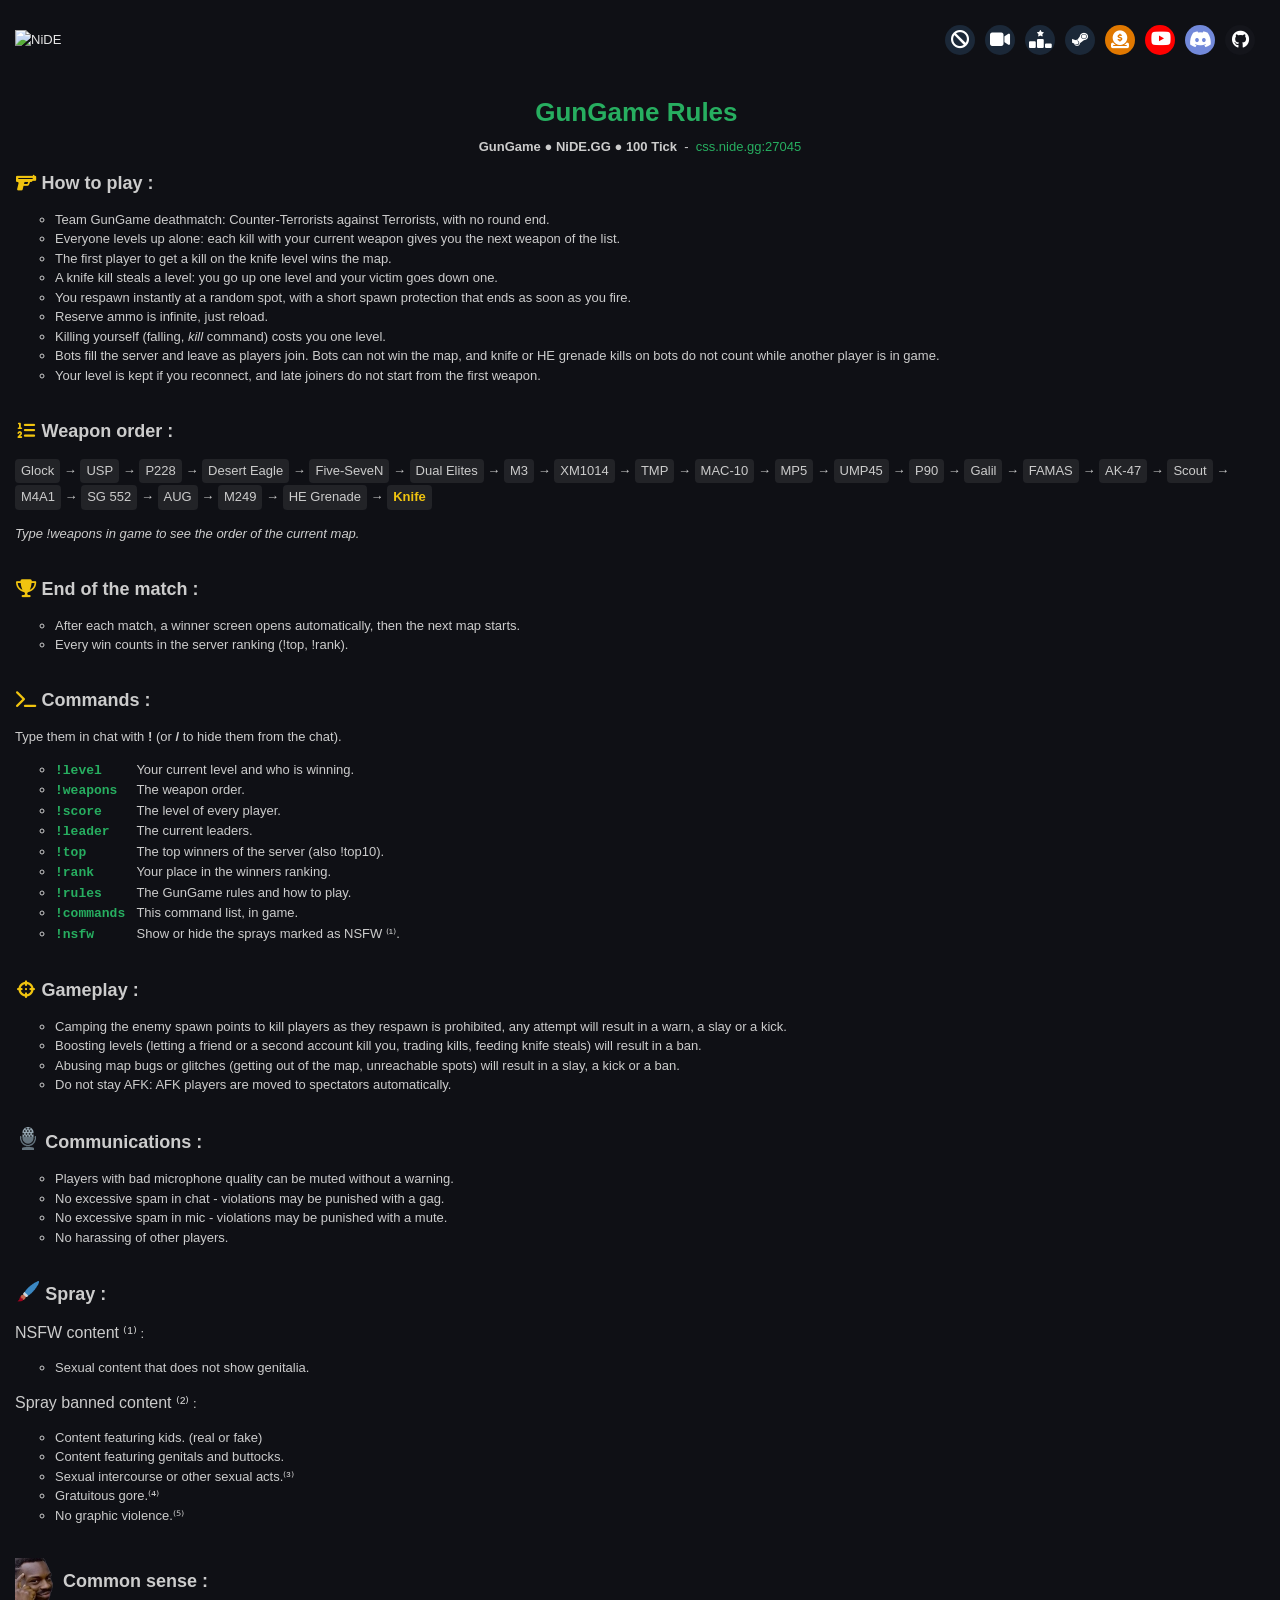
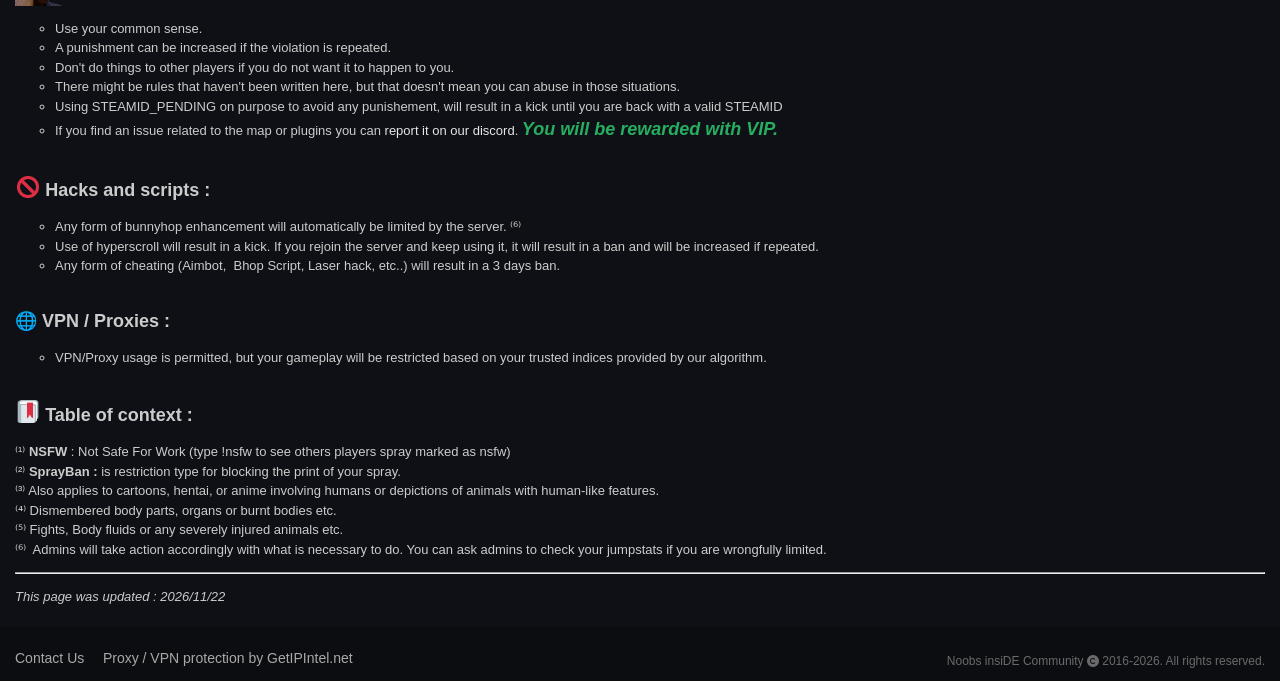
==== public/css_gg/index.html @ cc9ba16c "feat(css_gg): add the GunGame server MOTD Classic join MOTD for GunGame ● NiDE.GG ● 100 Tick (css.ni" ====
<!DOCTYPE html>
<html lang="en-US" dir="ltr" class="tee" data-theme="dark">
   <head>
      <meta http-equiv="Content-Type" content="text/html; charset=UTF-8">
      <title>NiDE - GunGame Server Rules</title>
      <meta name="viewport" content="width=device-width, initial-scale=1">
      <meta property="og:image" content="https://nide.gg/uploads/monthly_2025_06/forums.png.4946fe88919de4914775f1eb9e453ec0.png">
      <meta name="twitter:card" content="summary_large_image">
      <meta property="og:url" content="https://nide.gg/">
      <meta property="og:title" content="NiDE - GunGame Server Rules">
      <meta property="og:type" content="website">
      <meta property="og:site_name" content="NiDE">
      <meta property="og:locale" content="en_US">
      <link href="https://cdnjs.cloudflare.com/ajax/libs/font-awesome/6.7.2/css/all.min.css" rel="stylesheet">
      <script src="https://cdnjs.cloudflare.com/ajax/libs/font-awesome/6.7.2/js/all.min.js"></script>
      <link rel="canonical" href="https://motd.nide.gg/css_gg">
      <link rel="manifest" href="https://nide.gg/manifest.webmanifest/">
      <meta name="msapplication-config" content="https://nide.gg/browserconfig.xml/">
      <meta name="msapplication-starturl" content="/">
      <meta name="application-name" content="NiDE">
      <meta name="apple-mobile-web-app-title" content="NiDE">
      <meta name="theme-color" content="#ffffff">
      <meta name="mobile-web-app-capable" content="yes">
      <meta name="apple-touch-fullscreen" content="yes">

      <link rel="stylesheet" href="./css/framework2k25.css" media="all">
      <link rel="stylesheet" href="./css/responsive.css" media="all">
      <link rel="stylesheet" href="./css/all.min.css" media="all">
      <link rel="stylesheet" href="./css/core.css" media="all">
      <link rel="stylesheet" href="./css/main.css" media="all">
      <link rel="stylesheet" href="./css/custom.css" media="all">
      <link rel="shortcut icon" href="https://nide.gg/uploads/monthly_2021_11/icon.ico.df36c21e97a12f8913d7f60760b368c3.ico" type="image/x-icon">
      <style>
         .ggServer{text-align:center;margin-top:-8px}
         .ggOrder{line-height:1.9}
         .ggOrder span{display:inline-block;padding:0 6px;margin:1px 0;border-radius:4px;background:rgba(255,255,255,.08);white-space:nowrap}
         .ggCmd{display:inline-block;min-width:78px;font-family:monospace;font-weight:bold;color:#27ae60}
         .ggIcon{color:#f1c40f;width:1.2em;text-align:center}
      </style>
   </head>
   <body class="ipsApp ipsApp_front ipsJS_has ipsClearfix aXenRound ipsApp_noTouch ipsLayout_sidebarUnused" data-controller="core.front.core.app,core.front.widgets.manager" data-message="" data-pageapp="cms" data-pagelocation="front" data-pagemodule="pages" data-pagecontroller="page" data-pagename="NiDE - GunGame Server Rules">
      <div id="ipsLayout_header" class="ipsClearfix">
         <header>
            <div class="ipsLayout_container">
               <a href="https://nide.gg/" accesskey="1" class="aXenLogo aXenLogo_dark"><img src="https://nide.gg/uploads/monthly_2025_09/forums.png.5ef42e6ea72b73ff92e110f00a7df54c.png" alt="NiDE"></a>
               <div class="aXenSocialMedia ipsResponsive_showDesktop ipsFlex ipsFlex-jc:center ipsFlex-ai:center">
                  <a target="_blank" href="https://bans.nide.gg/" rel="noopener" title="Sourcebans - Bans - Comms Block"><i class="fa-solid fa-ban"></i></a>
                  <a target="_blank" href="https://demos.nide.gg/" rel="noopener" title="Records Archive from our game servers"><i class="fa fa-video"></i></a>
                  <a target="_blank" href="https://stats.nide.gg/" rel="noopener" title="Ranking - HLStatsX"><i class="fa-solid fa-ranking-star"></i></a>
                  <a target="_blank" href="https://steamcommunity.com/groups/nide_css" rel="noopener" title="Steam"><i class="fab fa-steam-symbol"></i></a>
                  <a target="_blank" href="https://donate.nide.gg/make" rel="noopener" title="Donate - VIP - Personnal Skin"><i class="fa-solid fa-circle-dollar-to-slot"></i></a>
                  <a target="_blank" href="https://youtube.com/embed/dQw4w9WgXcQ?rel=0;&amp;autoplay=1" rel="noopener" title="YouTube"><i class="fab fa-youtube"></i></a>
                  <a target="_blank" href="https://discord.gg/XhByCBg" rel="noopener" title="Discord"><i class="fab fa-discord"></i></a>
                  <a target="_blank" href="https://github.com/srcdslab" rel="noopener" title="GitHub - Find all our ressource in Open Source"><i class="fab fa-github"></i></a>
               </div>
            </div>
         </header>
      </div>
      <main id="ipsLayout_body" class="ipsLayout_container">
         <div id="ipsLayout_contentArea">
            <div id="ipsLayout_contentWrapper">
               <div id="ipsLayout_mainArea">
                  <div class="cWidgetContainer " data-controller="core.front.widgets.area" data-role="widgetReceiver" data-orientation="horizontal" data-widgetarea="header">
                     <ul class="ipsList_reset">
                           <div class="ipsWidget_inner ipsPad ipsType_richText" data-controller="core.front.core.lightboxedImages">
                              <p style="text-align:center">
                                 <span style="color:#27ae60"><span style="font-size:26px"><strong>GunGame Rules&nbsp;</strong></span></span>
                              </p>
                              <p class="ggServer">
                                 <strong>GunGame ● NiDE.GG ● 100 Tick</strong> &nbsp;-&nbsp; <span style="color:#27ae60">css.nide.gg:27045</span>
                              </p>
                              <p>
                                 <span style="font-size:18px"><strong><i class="fa-solid fa-gun ggIcon"></i>&nbsp;How to play :</strong></span>
                              </p>
                              <ul>
                                 <li>
                                    Team GunGame deathmatch: Counter-Terrorists against Terrorists, with no round end.
                                 </li>
                                 <li>
                                    Everyone levels up alone: each kill with your current weapon gives you the next weapon of the list.
                                 </li>
                                 <li>
                                    The first player to get a kill on the knife level wins the map.
                                 </li>
                                 <li>
                                    A knife kill steals a level: you go up one level and your victim goes down one.
                                 </li>
                                 <li>
                                    You respawn instantly at a random spot, with a short spawn protection that ends as soon as you fire.
                                 </li>
                                 <li>
                                    Reserve ammo is infinite, just reload.
                                 </li>
                                 <li>
                                    Killing yourself (falling, <em>kill</em> command) costs you one level.
                                 </li>
                                 <li>
                                    Bots fill the server and leave as players join. Bots can not win the map, and knife or HE grenade kills on bots do not count while another player is in game.
                                 </li>
                                 <li>
                                    Your level is kept if you reconnect, and late joiners do not start from the first weapon.<br>
                                    &nbsp;
                                 </li>
                              </ul>
                              <p>
                                 <span style="font-size:18px"><strong><i class="fa-solid fa-list-ol ggIcon"></i>&nbsp;Weapon order :</strong></span>
                              </p>
                              <p class="ggOrder">
                                 <span>Glock</span> → <span>USP</span> → <span>P228</span> → <span>Desert Eagle</span> → <span>Five-SeveN</span> → <span>Dual Elites</span> → <span>M3</span> → <span>XM1014</span> → <span>TMP</span> → <span>MAC-10</span> → <span>MP5</span> → <span>UMP45</span> → <span>P90</span> → <span>Galil</span> → <span>FAMAS</span> → <span>AK-47</span> → <span>Scout</span> → <span>M4A1</span> → <span>SG 552</span> → <span>AUG</span> → <span>M249</span> → <span>HE Grenade</span> → <span style="color:#f1c40f"><strong>Knife</strong></span>
                              </p>
                              <p>
                                 <em>Type !weapons in game to see the order of the current map.</em><br>
                                 &nbsp;
                              </p>
                              <p>
                                 <span style="font-size:18px"><strong><i class="fa-solid fa-trophy ggIcon"></i>&nbsp;End of the match :</strong></span>
                              </p>
                              <ul>
                                 <li>
                                    After each match, a winner screen opens automatically, then the next map starts.
                                 </li>
                                 <li>
                                    Every win counts in the server ranking (!top, !rank).<br>
                                    &nbsp;
                                 </li>
                              </ul>
                              <p>
                                 <span style="font-size:18px"><strong><i class="fa-solid fa-terminal ggIcon"></i>&nbsp;Commands :</strong></span>
                              </p>
                              <p>
                                 Type them in chat with <strong>!</strong> (or <strong>/</strong> to hide them from the chat).
                              </p>
                              <ul>
                                 <li><span class="ggCmd">!level</span> Your current level and who is winning.</li>
                                 <li><span class="ggCmd">!weapons</span> The weapon order.</li>
                                 <li><span class="ggCmd">!score</span> The level of every player.</li>
                                 <li><span class="ggCmd">!leader</span> The current leaders.</li>
                                 <li><span class="ggCmd">!top</span> The top winners of the server (also !top10).</li>
                                 <li><span class="ggCmd">!rank</span> Your place in the winners ranking.</li>
                                 <li><span class="ggCmd">!rules</span> The GunGame rules and how to play.</li>
                                 <li><span class="ggCmd">!commands</span> This command list, in game.</li>
                                 <li><span class="ggCmd">!nsfw</span> Show or hide the sprays marked as NSFW ⁽¹⁾.<br>
                                    &nbsp;
                                 </li>
                              </ul>
                              <p>
                                 <span style="font-size:18px"><strong><i class="fa-solid fa-crosshairs ggIcon"></i>&nbsp;Gameplay :</strong></span>
                              </p>
                              <ul>
                                 <li>
                                    Camping the enemy spawn points to kill players as they respawn is prohibited, any attempt will result in a warn, a slay or a kick.
                                 </li>
                                 <li>
                                    Boosting levels (letting a friend or a second account kill you, trading kills, feeding knife steals) will result in a ban.
                                 </li>
                                 <li>
                                    Abusing map bugs or glitches (getting out of the map, unreachable spots) will result in a slay, a kick or a ban.
                                 </li>
                                 <li>
                                    Do not stay AFK: AFK players are moved to spectators automatically.<br>
                                    &nbsp;
                                 </li>
                              </ul>
                              <p>
                                 <span style="font-size:18px"><strong><img src="./imgs/1f399.png" class="ipsEmoji" alt="🎙️">&nbsp;Communications :</strong></span>
                              </p>
                              <ul>
                                 <li>
                                    Players with bad microphone quality&nbsp;can be muted without a warning.
                                 </li>
                                 <li>
                                    No excessive spam in chat - violations may be punished with a gag.
                                 </li>
                                 <li>
                                    No excessive spam in mic - violations may be punished with a mute.
                                 </li>
                                 <li>
                                    No harassing of other players.<br>
                                    &nbsp;
                                 </li>
                              </ul>
                              <p>
                                 <span style="font-size:18px"><strong><img src="./imgs/1f58c.png" class="ipsEmoji" alt="🖌️">&nbsp;Spray <span>:</span></strong></span>
                              </p>
                              <p>
                                 <span style="font-size:16px;">NSFW content ⁽¹⁾</span>&nbsp;<span>:</span>&nbsp;
                              </p>
                              <ul>
                                 <li>
                                    Sexual content that does not show genitalia.
                                 </li>
                              </ul>
                              <p>
                                 <span style="font-size:16px;">Spray banned content ⁽²⁾</span>&nbsp;<span>:</span>
                              </p>
                              <ul>
                                 <li>
                                    Content featuring kids. (real or fake)
                                 </li>
                                 <li>
                                    Content featuring genitals and buttocks.
                                 </li>
                                 <li>
                                    Sexual intercourse or other sexual acts.⁽³⁾
                                 </li>
                                 <li>
                                    Gratuitous gore.⁽⁴⁾
                                 </li>
                                 <li>
                                    No graphic&nbsp;violence.⁽⁵⁾<br>
                                    &nbsp;
                                 </li>
                              </ul>
                              <p>
                                 <span style="font-size:18px"><strong><img alt=":WeSmart:" data-emoticon="true" loading="lazy" src="./imgs/wesmart.png" title=":WeSmart:">Common sense :</strong></span>
                              </p>
                              <ul>
                                 <li>
                                    Use your common sense.
                                 </li>
                                 <li>
                                    A punishment can&nbsp;be increased if the violation is repeated.
                                 </li>
                                 <li>
                                    Don't do things to other players if you do not want it to happen to you.
                                 </li>
                                 <li>
                                    There might be rules that haven't been written here, but that doesn't mean you can abuse in those situations.
                                 </li>
                                 <li>
                                    Using&nbsp;STEAMID_PENDING on purpose&nbsp;to avoid any punishement,&nbsp;will result in a kick until you&nbsp;are back with a valid STEAMID
                                 </li>
                                 <li>
                                    If you find an issue related to the map or plugins you can&nbsp;<a href="https://discord.gg/XhByCBg" rel="external nofollow noopener" target="_blank">report it on our discord</a>. <span style="font-size:18px"><strong><span style="color:#27ae60"><em>You will be rewarded with VIP.&nbsp;</em></span></strong></span><br>
                                    &nbsp;
                                 </li>
                              </ul>
                              <p>
                                 <span style="font-size:18px"><strong><img src="./imgs/1f6ab.png" class="ipsEmoji" alt="🚫">&nbsp;Hacks and scripts :</strong></span>
                              </p>
                              <ul>
                                 <li>
                                    Any form of bunnyhop enhancement&nbsp;will automatically be limited by the server. ⁽⁶⁾
                                 </li>
                                 <li>
                                    Use of hyperscroll will result in a kick. If you rejoin the server and keep using it, it will result in a ban and will be increased if repeated.
                                 </li>
                                 <li>
                                    Any form of cheating (Aimbot,&nbsp; Bhop Script, Laser hack, etc..) will result in a 3 days ban.<br>
                                    &nbsp;
                                 </li>
                              </ul>
                              <p>
                                 <span style="font-size:18px"><strong>🌐&nbsp;VPN / Proxies :</strong></span><span style="font-size:16px"><strong>&nbsp;</strong></span>
                              </p>
                              <ul>
                                 <li>
                                    VPN/Proxy usage is permitted, but your gameplay will be restricted based on your trusted indices provided by our algorithm.<br>
                                    &nbsp;
                                 </li>
                              </ul>
                              <p>
                                 <span style="font-size:18px"><strong><img src="./imgs/1f516.png" class="ipsEmoji" alt="🔖">&nbsp;Table of context :</strong></span><span style="font-size:16px"><strong>&nbsp;</strong></span>
                              </p>
                              <p>
                                 ⁽¹⁾ <strong>NSFW </strong>: Not Safe For Work (type !nsfw to see others players spray marked as nsfw)&nbsp;<br>
                                 ⁽²⁾&nbsp;<strong>SprayBan :</strong>&nbsp;is restriction type for blocking the print of your spray.<br>
                                 ⁽³⁾&nbsp;Also applies to cartoons, hentai, or anime involving humans or depictions of animals with human-like features.<br>
                                 ⁽⁴⁾&nbsp;Dismembered body parts, organs or burnt bodies etc.<br>
                                 ⁽⁵⁾&nbsp;Fights, Body fluids or any severely injured animals etc.<br>
                                 ⁽⁶⁾&nbsp; Admins will take action accordingly with what is necessary to do. You can ask admins to check your jumpstats if you are wrongfully limited.
                              </p>
                              <hr class="ipsHr ipsClear ipsClearfix">
                              <p>
                                 <em>This page was updated : 2026/11/22</em>
                              </p>
                           </div>
                     </ul>
                  </div>
               </div>
            </div>
         </div>
      </main>
      <footer id="ipsLayout_footer" class="ipsClearfix">
         <div class="ipsLayout_container ipsFlex ipsFlex-fw:nowrap ipsFlex-jc:center ipsFlex-ai:center ">
            <ul class="ipsList_inline ipsType_center" id="elFooterLinks">
               <li><a rel="nofollow" href="https://nide.gg/contact/">Contact Us</a></li>
               <li><a rel="nofollow" href="https://getipintel.net">Proxy / VPN protection by GetIPIntel.net</a></li>
            </ul>
            <p id="elCopyright">
               <span id="elCopyright_userLine">Noobs insiDE Community <i class="fa fa-copyright"></i> 2016-2026. All rights reserved.</span>
            </p>
         </div>
      </footer>
   </body>
</html>
---- public/css_gg/css/framework2k25.css ----
:root {
    --sp-0: 0px;
    --sp-1: 4px;
    --sp-2: 8px;
    --sp-3: 12px;
    --sp-4: 16px;
    --sp-5: 20px;
    --sp-6: 24px;
    --sp-7: 32px;
    --sp-8: 40px;
    --sp-9: 48px;
    --sp-10: 64px;
    --radius-1: 4px;
    --radius-2: 8px;
    --border-1px: 1px solid rgba( var(--theme-text_light), 0.15);
    --size-1: 20px;
    --size-2: 24px;
    --size-3: 30px;
    --size-4: 36px;
    --size-5: 44px;
    --size-6: 56px;
    --size-7: 72px;
    --size-8: 92px;
    --positive-dark: #2C8C69;
    --positive-light: #e3f3ec;
    --negative-dark: #C53030;
    --negative-light: #FFF5F5;
    --intermediate-dark: #DD6B20;
    --intermediate-light: #FFFAF0;
    --informational-dark: #2981bf;
    --informational-light: #e9f0f5;
    --general-dark: #7f858d;
    --general-light: #f0f4f8;
    --box--boxShadow: 0px 2px 4px -1px rgba( var(--theme-area_background_dark), 0.1);
    --box--backgroundColor: rgb( var(--theme-area_background_reset));
    --box--radius: var(--radius-1);
    --solved--borderColor: 44, 140, 105;
    --popup--radius: var(--radius-1);
    --popup--border: 1px solid rgba( var(--theme-area_background_dark), 0.1);
    --popup--boxShadow: 0 8px 50px rgba(0, 0, 0, 0.1), 0px 4px 15px rgba(0, 0, 0, 0.05);
    --dialog--boxShadow: 0px 5px 55px rgba( var(--theme-area_background_dark), 0.4), 0px 7px 24px -12px rgba( var(--theme-area_background_dark), 0.7);
    --header--height: 80px;
    --responsive-header--height: 55px;
    --logo--height: 100%;
    --responsive-logo--height: var(--logo--height);
    --primary-navigation--height: 52px;
    --secondary-navigation--height: 50px;
    --form-field--radius: var(--radius-1);
    --form-field--borderColor: rgba( var(--theme-text_light), 0.4);
    --form-field--borderHoverColor: rgba( var(--theme-text_light), 0.8);
    --form-field--focusShadow: rgba( var(--theme-active_input_border), 0.3) 0px 0px 0px 4px;
    --button--radius: var(--radius-1);
    --trophy-first--background: #fac746;
    --trophy-first--color: #704926;
    --trophy-second--background: #c0c0c0;
    --trophy-third--background: #cd7f32;
    --container--width: 1340px;
    --minimal_container--width: 1000px;
    --theme-active_input_border: 255, 71, 0;
    --theme-alternate_button: 255, 71, 0;
    --theme-alternate_button_font: 255, 255, 255;
    --theme-area_background: 237, 242, 247;
    --theme-area_background_dark: 31, 31, 31;
    --theme-area_background_light: 237, 240, 244;
    --theme-area_background_reset: 255, 255, 255;
    --theme-brand_primary: 23, 126, 201;
    --theme-button_bar: 68, 68, 68;
    --theme-comment_count: 255, 255, 255;
    --theme-comment_count_font: 255, 255, 255;
    --theme-featured: 44, 140, 105;
    --theme-fluent_dark_area_background: 12, 13, 16;
    --theme-fluent_dark_area_background_dark: 22, 22, 22;
    --theme-fluent_dark_area_background_light: 31, 33, 41;
    --theme-fluent_dark_area_background_reset: 12, 13, 16;
    --theme-fluent_dark_button_bar: 22, 22, 22;
    --theme-fluent_dark_footer_text: 169, 169, 169;
    --theme-fluent_dark_header: 0, 0, 0;
    --theme-fluent_dark_header_text: 255, 255, 255;
    --theme-fluent_dark_light_button: 64, 64, 64;
    --theme-fluent_dark_light_button_font: 255, 255, 255;
    --theme-fluent_dark_link: 230, 230, 230;
    --theme-fluent_dark_main_nav_font: 255, 255, 255;
    --theme-fluent_dark_main_nav_tab: 25, 25, 25;
    --theme-fluent_dark_main_nav_tab_font: 255, 255, 255;
    --theme-fluent_dark_moderated: 252, 247, 249;
    --theme-fluent_dark_moderated_light: 33, 0, 0;
    --theme-fluent_dark_moderated_text: 214, 169, 193;
    --theme-fluent_dark_moderated_text_light: 128, 128, 128;
    --theme-fluent_dark_page_background: 31, 31, 31;
    --theme-fluent_dark_selected: 0, 32, 49;
    --theme-fluent_dark_tag: 80, 37, 0;
    --theme-fluent_dark_tag_font: 255, 224, 213;
    --theme-fluent_dark_text_color: 204, 204, 204;
    --theme-fluent_dark_text_dark: 255, 255, 255;
    --theme-fluent_dark_text_light: 120, 123, 134;
    --theme-fluent_dark_very_light_button: 22, 22, 22;
    --theme-fluent_dark_widget_title_bar: 255, 71, 0;
    --theme-fluent_dark_widget_title_font: 255, 255, 255;
    --theme-fluent_forums_unread_color: 175, 45, 9;
    --theme-fluent_global_background_color: 0, 0, 0;
    --theme-fluent_global_background_more_dark_color: 15, 16, 21;
    --theme-fluent_global_background_more_light_color: 237, 240, 244;
    --theme-fluent_header_background_color: 0, 0, 0;
    --theme-fluent_pers_jscolor_color: 255, 71, 0;
    --theme-fluent_special_snow_color: 185, 185, 185;
    --theme-fluent_swiper_1_background_color: 243, 251, 255;
    --theme-fluent_swiper_1_color: 0, 0, 0;
    --theme-fluent_swiper_10_background_color: 243, 251, 255;
    --theme-fluent_swiper_10_color: 0, 0, 0;
    --theme-fluent_swiper_2_background_color: 243, 251, 255;
    --theme-fluent_swiper_2_color: 0, 0, 0;
    --theme-fluent_swiper_3_background_color: 243, 251, 255;
    --theme-fluent_swiper_3_color: 0, 0, 0;
    --theme-fluent_swiper_4_background_color: 243, 251, 255;
    --theme-fluent_swiper_4_color: 0, 0, 0;
    --theme-fluent_swiper_5_background_color: 243, 251, 255;
    --theme-fluent_swiper_5_color: 0, 0, 0;
    --theme-fluent_swiper_6_background_color: 243, 251, 255;
    --theme-fluent_swiper_6_color: 0, 0, 0;
    --theme-fluent_swiper_7_background_color: 243, 251, 255;
    --theme-fluent_swiper_7_color: 0, 0, 0;
    --theme-fluent_swiper_8_background_color: 243, 251, 255;
    --theme-fluent_swiper_8_color: 0, 0, 0;
    --theme-fluent_swiper_9_background_color: 243, 251, 255;
    --theme-fluent_swiper_9_color: 0, 0, 0;
    --theme-fluent_user_1_color: 228, 0, 0;
    --theme-fluent_user_1_color_background: 210, 0, 0;
    --theme-fluent_user_1_color_text: 255, 255, 255;
    --theme-fluent_user_1_text_color: 255, 255, 255;
    --theme-fluent_user_10_color_background: 0, 0, 0;
    --theme-fluent_user_10_color_text: 0, 0, 0;
    --theme-fluent_user_2_color: 143, 206, 0;
    --theme-fluent_user_2_color_background: 0, 0, 0;
    --theme-fluent_user_2_color_text: 0, 0, 0;
    --theme-fluent_user_2_text_color: 255, 255, 255;
    --theme-fluent_user_3_color_background: 0, 0, 0;
    --theme-fluent_user_3_color_text: 0, 0, 0;
    --theme-fluent_user_4_color_background: 0, 0, 0;
    --theme-fluent_user_4_color_text: 0, 0, 0;
    --theme-fluent_user_5_color_background: 0, 0, 0;
    --theme-fluent_user_5_color_text: 0, 0, 0;
    --theme-fluent_user_6_color_background: 0, 0, 0;
    --theme-fluent_user_6_color_text: 0, 0, 0;
    --theme-fluent_user_7_color_background: 0, 0, 0;
    --theme-fluent_user_7_color_text: 0, 0, 0;
    --theme-fluent_user_8_color_background: 0, 0, 0;
    --theme-fluent_user_8_color_text: 0, 0, 0;
    --theme-fluent_user_9_color_background: 0, 0, 0;
    --theme-fluent_user_9_color_text: 0, 0, 0;
    --theme-footer_text: 158, 158, 158;
    --theme-header: 255, 255, 255;
    --theme-header_text: 236, 236, 236;
    --theme-important_button: 202, 30, 30;
    --theme-important_button_font: 255, 255, 255;
    --theme-item_status: 18, 101, 161;
    --theme-light_button: 64, 64, 64;
    --theme-light_button_font: 255, 255, 255;
    --theme-link: 26, 32, 44;
    --theme-link_button: 23, 126, 201;
    --theme-link_hover: 23, 126, 201;
    --theme-main_nav: 18, 101, 161;
    --theme-main_nav_font: 255, 255, 255;
    --theme-main_nav_tab: 24, 24, 24;
    --theme-main_nav_tab_font: 148, 150, 154;
    --theme-mentions: 61, 101, 148;
    --theme-moderated: 43, 12, 15;
    --theme-moderated_light: 245, 225, 233;
    --theme-moderated_text: 136, 14, 79;
    --theme-moderated_text_light: 164, 118, 143;
    --theme-normal_button: 23, 126, 201;
    --theme-normal_button_font: 255, 255, 255;
    --theme-notification_bubble: 182, 0, 0;
    --theme-page_background: 237, 240, 244;
    --theme-pagination_active: 255, 71, 0;
    --theme-post_highlight: 253, 245, 231;
    --theme-post_highlight_border: 129, 98, 46;
    --theme-prefix: 23, 126, 201;
    --theme-price: 182, 63, 63;
    --theme-primary_button: 23, 126, 201;
    --theme-primary_button_font: 255, 255, 255;
    --theme-profile_header: 51, 51, 51;
    --theme-rating_on: 255, 152, 0;
    --theme-secondary_title: 48, 54, 60;
    --theme-secondary_title_font: 130, 142, 153;
    --theme-section_title: 255, 255, 255;
    --theme-section_title_font: 255, 255, 255;
    --theme-selected: 235, 244, 249;
    --theme-selected_border: 23, 126, 201;
    --theme-tab_background: 74, 85, 104;
    --theme-tag: 255, 244, 223;
    --theme-tag_font: 156, 66, 33;
    --theme-text_color: 30, 34, 37;
    --theme-text_dark: 30, 34, 37;
    --theme-text_light: 113, 128, 150;
    --theme-text_very_light: 255, 255, 255;
    --theme-timeline_color: 45, 55, 72;
    --theme-very_light_button: 255, 255, 255;
    --theme-very_light_button_font: 14, 76, 121;
    --theme-widget_title_bar: 32, 32, 32;
    --theme-widget_title_font: 255, 255, 255
}

* {
    -webkit-box-sizing: border-box;
    -moz-box-sizing: border-box;
    box-sizing: border-box
}

html {
    min-height: 100%;
    position: relative
}

body {
    font-family: inter, -apple-system, BlinkMacSystemFont, segoe ui, Roboto, Helvetica, Arial, sans-serif, apple color emoji, segoe ui emoji, segoe ui symbol;
    font-size: 13px;
    line-height: 1.5;
    color: rgb( var(--theme-text_color));
    height: 100%;
    background-color: rgb( var(--theme-page_background));
    margin: 0
}

span.ipsEmoji,
div.ipsEmoji {
    font-weight: 400;
    font-family: apple color emoji, segoe ui emoji, noto color emoji, segoe ui symbol, android emoji, emojisymbols
}

img.ipsEmoji {
    height: 1.25em;
    width: 1.25em;
    margin: 0 .05em 0 .1em;
    vertical-align: -.1em
}

main {
    display: block
}

.ipsLayout_noBackground {
    background: 0 0
}

body.ipsNoScroll {
    overflow: hidden
}

a {
    color: rgb( var(--theme-link));
    text-decoration: none
}

a:hover {
    color: rgb( var(--theme-link_hover))
}

a:active,
a:focus,
a:hover {
    outline: 0 !important
}

img {
    vertical-align: middle
}

.ipsFlex {
    display: flex
}

.ipsFlex-inline {
    display: inline-flex
}

.ipsFlex>*,
.ipsFlex-inline>* {
    flex: 0 1 auto;
    min-width: 0
}

.ipsFlex-ai\:start {
    align-items: flex-start
}

.ipsFlex-ai\:center {
    align-items: center
}

.ipsFlex-ai\:end {
    align-items: flex-end
}

.ipsFlex-ai\:stretch {
    align-items: stretch
}

.ipsFlex-as\:start {
    align-self: flex-start
}

.ipsFlex-as\:center {
    align-self: center
}

.ipsFlex-as\:end {
    align-self: flex-end
}

.ipsFlex-as\:stretch {
    align-self: stretch
}

.ipsFlex-jc\:start {
    justify-content: flex-start
}

.ipsFlex-jc\:center {
    justify-content: center
}

.ipsFlex-jc\:end {
    justify-content: flex-end
}

.ipsFlex-jc\:around {
    justify-content: space-around
}

.ipsFlex-jc\:between {
    justify-content: space-between
}

.ipsFlex-fd\:column {
    flex-direction: column
}

.ipsFlex-fd\:row {
    flex-direction: row
}

.ipsFlex-fd\:column-reverse {
    flex-direction: column-reverse
}

.ipsFlex-fd\:row-reverse {
    flex-direction: row-reverse
}

.ipsFlex-fw\:wrap {
    flex-wrap: wrap
}

.ipsFlex-fw\:nowrap {
    flex-wrap: nowrap
}

.ipsFlex-fw\:wrap-reverse {
    flex-wrap: wrap-reverse
}

.ipsFlex-flex\:00 {
    flex-grow: 0;
    flex-shrink: 0
}

.ipsFlex-flex\:10 {
    flex-grow: 1;
    flex-shrink: 0
}

.ipsFlex-flex\:11 {
    flex-grow: 1;
    flex-shrink: 1
}

.ipsFlex-flex\:01 {
    flex-grow: 0;
    flex-shrink: 1
}

@media(max-width:979px) {
    .md\:ipsFlex {
        display: flex
    }
    .md\:ipsFlex>* {
        flex: 0 1 auto;
        min-width: 0
    }
    .md\:ipsFlex-ai\:start {
        align-items: flex-start
    }
    .md\:ipsFlex-ai\:center {
        align-items: center
    }
    .md\:ipsFlex-ai\:end {
        align-items: flex-end
    }
    .md\:ipsFlex-ai\:stretch {
        align-items: stretch
    }
    .md\:ipsFlex-as\:start {
        align-self: flex-start
    }
    .md\:ipsFlex-as\:center {
        align-self: center
    }
    .md\:ipsFlex-as\:end {
        align-self: flex-end
    }
    .md\:ipsFlex-as\:stretch {
        align-self: stretch
    }
    .md\:ipsFlex-jc\:start {
        justify-content: flex-start
    }
    .md\:ipsFlex-jc\:center {
        justify-content: center
    }
    .md\:ipsFlex-jc\:end {
        justify-content: flex-end
    }
    .md\:ipsFlex-jc\:around {
        justify-content: space-around
    }
    .md\:ipsFlex-jc\:between {
        justify-content: space-between
    }
    .md\:ipsFlex-fd\:column {
        flex-direction: column
    }
    .md\:ipsFlex-fd\:row {
        flex-direction: row
    }
    .md\:ipsFlex-fd\:column-reverse {
        flex-direction: column-reverse
    }
    .md\:ipsFlex-fd\:row-reverse {
        flex-direction: row-reverse
    }
    .md\:ipsFlex-fw\:wrap {
        flex-wrap: wrap
    }
    .ms\:ipsFlex-fw\:nowrap {
        flex-wrap: nowrap
    }
    .md\:ipsFlex-flex\:00 {
        flex-grow: 0;
        flex-shrink: 0
    }
    .md\:ipsFlex-flex\:10 {
        flex-grow: 1;
        flex-shrink: 0
    }
    .md\:ipsFlex-flex\:11 {
        flex-grow: 1;
        flex-shrink: 1
    }
    .md\:ipsFlex-flex\:01 {
        flex-grow: 0;
        flex-shrink: 1
    }
}

@media(max-width:767px) {
    .sm\:ipsFlex {
        display: flex
    }
    .sm\:ipsFlex>* {
        flex: 0 1 auto;
        min-width: 0
    }
    .sm\:ipsFlex-ai\:start {
        align-items: flex-start
    }
    .sm\:ipsFlex-ai\:center {
        align-items: center
    }
    .sm\:ipsFlex-ai\:end {
        align-items: flex-end
    }
    .sm\:ipsFlex-ai\:stretch {
        align-items: stretch
    }
    .sm\:ipsFlex-as\:start {
        align-self: flex-start
    }
    .sm\:ipsFlex-as\:center {
        align-self: center
    }
    .sm\:ipsFlex-as\:end {
        align-self: flex-end
    }
    .sm\:ipsFlex-as\:stretch {
        align-self: stretch
    }
    .sm\:ipsFlex-jc\:start {
        justify-content: flex-start
    }
    .sm\:ipsFlex-jc\:center {
        justify-content: center
    }
    .sm\:ipsFlex-jc\:end {
        justify-content: flex-end
    }
    .sm\:ipsFlex-jc\:around {
        justify-content: space-around
    }
    .sm\:ipsFlex-jc\:between {
        justify-content: space-between
    }
    .sm\:ipsFlex-fd\:column {
        flex-direction: column
    }
    .sm\:ipsFlex-fd\:row {
        flex-direction: row
    }
    .sm\:ipsFlex-fd\:column-reverse {
        flex-direction: column-reverse
    }
    .sm\:ipsFlex-fd\:row-reverse {
        flex-direction: row-reverse
    }
    .sm\:ipsFlex-fw\:wrap {
        flex-wrap: wrap
    }
    .sm\:ipsFlex-fw\:nowrap {
        flex-wrap: nowrap
    }
    .sm\:ipsFlex-flex\:00 {
        flex-grow: 0;
        flex-shrink: 0
    }
    .sm\:ipsFlex-flex\:10 {
        flex-grow: 1;
        flex-shrink: 0
    }
    .sm\:ipsFlex-flex\:11 {
        flex-grow: 1;
        flex-shrink: 1
    }
    .sm\:ipsFlex-flex\:01 {
        flex-grow: 0;
        flex-shrink: 1
    }
}

.ipsApp [class*=ipsGap] {
    list-style: none;
    padding: .1px 0;
    margin: calc(var(--ipsGap_row, var(--ipsGap)) * -1) 0 0 calc(var(--ipsGap, 0px) * -1)
}

.ipsApp [class*=ipsGap]>* {
    margin: var(--ipsGap_row, var(--ipsGap)) 0 0 var(--ipsGap, 0px)
}

[class*=ipsGap] {
    --ipsGap: var(--sp-4);
    --ipsGap_row: var(--ipsGap)
}

.ipsGap\:0 {
    --ipsGap: var(--sp-0)
}

.ipsGap_row\:0 {
    --ipsGap_row: var(--sp-0)
}

.ipsGap\:1 {
    --ipsGap: var(--sp-1)
}

.ipsGap_row\:1 {
    --ipsGap_row: var(--sp-1)
}

.ipsGap\:2 {
    --ipsGap: var(--sp-2)
}

.ipsGap_row\:2 {
    --ipsGap_row: var(--sp-2)
}

.ipsGap\:3 {
    --ipsGap: var(--sp-3)
}

.ipsGap_row\:3 {
    --ipsGap_row: var(--sp-3)
}

.ipsGap\:4 {
    --ipsGap: var(--sp-4)
}

.ipsGap_row\:4 {
    --ipsGap_row: var(--sp-4)
}

.ipsGap\:5 {
    --ipsGap: var(--sp-5)
}

.ipsGap_row\:5 {
    --ipsGap_row: var(--sp-5)
}

.ipsGap\:6 {
    --ipsGap: var(--sp-6)
}

.ipsGap_row\:6 {
    --ipsGap_row: var(--sp-6)
}

.ipsGap\:7 {
    --ipsGap: var(--sp-7)
}

.ipsGap_row\:7 {
    --ipsGap_row: var(--sp-7)
}

.ipsGap\:8 {
    --ipsGap: var(--sp-8)
}

.ipsGap_row\:8 {
    --ipsGap_row: var(--sp-8)
}

@media(max-width:979px) {
    .md\:ipsGap\:0 {
        --ipsGap: var(--sp-0)
    }
    .md\:ipsGap_row\:0 {
        --ipsGap_row: var(--sp-0)
    }
    .md\:ipsGap\:1 {
        --ipsGap: var(--sp-1)
    }
    .md\:ipsGap_row\:1 {
        --ipsGap_row: var(--sp-1)
    }
    .md\:ipsGap\:2 {
        --ipsGap: var(--sp-2)
    }
    .md\:ipsGap_row\:2 {
        --ipsGap_row: var(--sp-2)
    }
    .md\:ipsGap\:3 {
        --ipsGap: var(--sp-3)
    }
    .md\:ipsGap_row\:3 {
        --ipsGap_row: var(--sp-3)
    }
    .md\:ipsGap\:4 {
        --ipsGap: var(--sp-4)
    }
    .md\:ipsGap_row\:4 {
        --ipsGap_row: var(--sp-4)
    }
    .md\:ipsGap\:5 {
        --ipsGap: var(--sp-5)
    }
    .md\:ipsGap_row\:5 {
        --ipsGap_row: var(--sp-5)
    }
    .md\:ipsGap\:6 {
        --ipsGap: var(--sp-6)
    }
    .md\:ipsGap_row\:6 {
        --ipsGap_row: var(--sp-6)
    }
    .md\:ipsGap\:7 {
        --ipsGap: var(--sp-7)
    }
    .md\:ipsGap_row\:7 {
        --ipsGap_row: var(--sp-7)
    }
    .md\:ipsGap\:8 {
        --ipsGap: var(--sp-8)
    }
    .md\:ipsGap_row\:8 {
        --ipsGap_row: var(--sp-8)
    }
}

@media(max-width:767px) {
    .sm\:ipsGap\:0 {
        --ipsGap: var(--sp-0)
    }
    .sm\:ipsGap_row\:0 {
        --ipsGap_row: var(--sp-0)
    }
    .sm\:ipsGap\:1 {
        --ipsGap: var(--sp-1)
    }
    .sm\:ipsGap_row\:1 {
        --ipsGap_row: var(--sp-1)
    }
    .sm\:ipsGap\:2 {
        --ipsGap: var(--sp-2)
    }
    .sm\:ipsGap_row\:2 {
        --ipsGap_row: var(--sp-2)
    }
    .sm\:ipsGap\:3 {
        --ipsGap: var(--sp-3)
    }
    .sm\:ipsGap_row\:3 {
        --ipsGap_row: var(--sp-3)
    }
    .sm\:ipsGap\:4 {
        --ipsGap: var(--sp-4)
    }
    .sm\:ipsGap_row\:4 {
        --ipsGap_row: var(--sp-4)
    }
    .sm\:ipsGap\:5 {
        --ipsGap: var(--sp-5)
    }
    .sm\:ipsGap_row\:5 {
        --ipsGap_row: var(--sp-5)
    }
    .sm\:ipsGap\:6 {
        --ipsGap: var(--sp-6)
    }
    .sm\:ipsGap_row\:6 {
        --ipsGap_row: var(--sp-6)
    }
    .sm\:ipsGap\:7 {
        --ipsGap: var(--sp-7)
    }
    .sm\:ipsGap_row\:7 {
        --ipsGap_row: var(--sp-7)
    }
    .sm\:ipsGap\:8 {
        --ipsGap: var(--sp-8)
    }
    .sm\:ipsGap_row\:8 {
        --ipsGap_row: var(--sp-8)
    }
}

.ipsApp fieldset {
    border: 0
}

html[dir=rtl] i.fa[class$=-right],
html[dir=rtl] i.fa[class$=-left],
html[dir=rtl] i.fa[class$=-reply],
html[dir=rtl] i.fa[class$=-forward],
html[dir=rtl] i.fa[class$=-backward] {
    transform: scaleX(-1);
    filter: FlipH
}

#elSiteTitle,
#elLogo {
    flex: 0 1 auto;
    min-width: 0;
    display: inline-flex;
    align-items: center;
    align-self: stretch;
    height: var(--header--height)
}

#elSiteTitle {
    color: inherit;
    font-size: 22px;
    text-decoration: none;
    font-weight: 500;
    letter-spacing: -.5px;
    line-height: 1;
    -webkit-font-smoothing: antialiased
}

#elLogo img {
    max-width: 100%;
    max-height: var(--logo--height)
}

#ipsLayout_header nav ul li.ipsHide,
#ipsLayout_header #elMobileNav li.ipsHide {
    display: none
}

#ipsLayout_header header {
    background-color: rgb( var(--theme-header));
    color: rgb( var(--theme-header_text))
}

#ipsLayout_header header>.ipsLayout_container {
    display: flex;
    align-items: center;
    justify-content: space-between
}

body.ipsLayout_minimal.ipsLayout_minimalNoHome #ipsLayout_header nav {
    display: none
}

#elLicenseKey {
    margin: 0;
    border-radius: 0;
    font-size: 14px;
    padding-right: 40px
}

#elLicenseKey .ipsList_inline {
    margin-top: 15px
}

#elLicenseKey [data-role=closeMessage] {
    display: inline-block;
    background: rgba(0, 0, 0, .6);
    width: 30px;
    height: 30px;
    border-radius: 30px;
    line-height: 28px;
    text-align: center;
    color: #fff;
    border-bottom: 0;
    font-size: 18px;
    position: absolute;
    right: 15px;
    top: 15px
}

#ipsLayout_footer {
    margin: 20px 0
}

#ipsLayout_footer p {
    margin: 0
}

#ipsLayout_footer a,
#ipsLayout_footer p {
    font-size: 14px;
    text-decoration: none;
    color: rgb( var(--theme-footer_text))
}

#ipsLayout_footer #elCopyright {
    opacity: .6;
    font-size: 12px;
    margin-top: 5px;
    text-align: center
}

#elCopyright_userLine {
    display: block
}

.ipsLayout_container {
    max-width: var(--container--width);
    padding: 0 15px;
    margin: 0 auto;
    position: relative
}

.ipsLayout_minimal #ipsLayout_header #elUserNav,
.ipsLayout_minimal #elSearch,
.ipsLayout_minimal #elMobileNav,
.ipsLayout_minimal .ipsBreadcrumb {
    display: none !important
}

.ipsLayout_minimal .ipsLayout_container {
    max-width: var(--minimal_container--width)
}

.ipsApp .ipsSpacer_top,
.ipsApp .ipsSpacer_both {
    margin-top: var(--sp-5)
}

.ipsApp .ipsSpacer_top.ipsSpacer_double,
.ipsApp .ipsSpacer_both.ipsSpacer_double {
    margin-top: var(--sp-8)
}

.ipsApp .ipsSpacer_top.ipsSpacer_half,
.ipsApp .ipsSpacer_both.ipsSpacer_half {
    margin-top: var(--sp-3)
}

.ipsApp .ipsSpacer_bottom,
.ipsApp .ipsSpacer_both {
    margin-bottom: var(--sp-5)
}

.ipsApp .ipsSpacer_bottom.ipsSpacer_double,
.ipsApp .ipsSpacer_both.ipsSpacer_double {
    margin-bottom: var(--sp-8)
}

.ipsApp .ipsSpacer_bottom.ipsSpacer_half,
.ipsApp .ipsSpacer_both.ipsSpacer_half {
    margin-bottom: var(--sp-3)
}

.ipsMargin\:none {
    margin: 0 !important
}

.ipsMargin_vertical\:none,
.ipsMargin_top\:none {
    margin-top: 0 !important
}

.ipsMargin_vertical\:none,
.ipsMargin_bottom\:none {
    margin-bottom: 0 !important
}

.ipsMargin_horizontal\:none,
html[dir=ltr] .ipsMargin_left\:none,
html[dir=rtl] .ipsMargin_right\:none {
    margin-left: 0 !important
}

.ipsMargin_horizontal\:none,
html[dir=ltr] .ipsMargin_right\:none,
html[dir=rtl] .ipsMargin_left\:none {
    margin-right: 0 !important
}

.ipsMargin {
    margin: var(--sp-5) !important
}

.ipsMargin_vertical,
.ipsMargin_top {
    margin-top: var(--sp-5) !important
}

.ipsMargin_vertical,
.ipsMargin_bottom {
    margin-bottom: var(--sp-5) !important
}

.ipsMargin_horizontal,
html[dir=ltr] .ipsMargin_left,
html[dir=rtl] .ipsMargin_right {
    margin-left: var(--sp-5) !important
}

.ipsMargin_horizontal,
html[dir=ltr] .ipsMargin_right,
html[dir=rtl] .ipsMargin_left {
    margin-right: var(--sp-5) !important
}

.ipsMargin\:half {
    margin: var(--sp-3) !important
}

.ipsMargin_vertical\:half,
.ipsMargin_top\:half {
    margin-top: var(--sp-3) !important
}

.ipsMargin_vertical\:half,
.ipsMargin_bottom\:half {
    margin-bottom: var(--sp-3) !important
}

.ipsMargin_horizontal\:half,
html[dir=ltr] .ipsMargin_left\:half,
html[dir=rtl] .ipsMargin_right\:half {
    margin-left: var(--sp-3) !important
}

.ipsMargin_horizontal\:half,
html[dir=ltr] .ipsMargin_right\:half,
html[dir=rtl] .ipsMargin_left\:half {
    margin-right: var(--sp-3) !important
}

.ipsMargin\:double {
    margin: var(--sp-8) !important
}

.ipsMargin_vertical\:double,
.ipsMargin_top\:double {
    margin-top: var(--sp-8) !important
}

.ipsMargin_vertical\:double,
.ipsMargin_bottom\:double {
    margin-bottom: var(--sp-8) !important
}

.ipsMargin_horizontal\:double,
html[dir=ltr] .ipsMargin_left\:double,
html[dir=rtl] .ipsMargin_right\:double {
    margin-left: var(--sp-8) !important
}

.ipsMargin_horizontal\:double,
html[dir=ltr] .ipsMargin_right\:double,
html[dir=rtl] .ipsMargin_left\:double {
    margin-right: var(--sp-8) !important
}

@media(max-width:979px) {
    .md\:ipsMargin\:none {
        margin: 0 !important
    }
    .md\:ipsMargin_vertical\:none,
    .md\:ipsMargin_top\:none {
        margin-top: 0 !important
    }
    .md\:ipsMargin_vertical\:none,
    .md\:ipsMargin_bottom\:none {
        margin-bottom: 0 !important
    }
    .md\:ipsMargin_horizontal\:none,
    html[dir=ltr] .md\:ipsMargin_left\:none,
    html[dir=rtl] .md\:ipsMargin_right\:none {
        margin-left: 0 !important
    }
    .md\:ipsMargin_horizontal\:none,
    html[dir=ltr] .md\:ipsMargin_right\:none,
    html[dir=rtl] .md\:ipsMargin_left\:none {
        margin-right: 0 !important
    }
    .md\:ipsMargin {
        margin: var(--sp-5) !important
    }
    .md\:ipsMargin_vertical,
    .md\:ipsMargin_top {
        margin-top: var(--sp-5) !important
    }
    .md\:ipsMargin_vertical,
    .md\:ipsMargin_bottom {
        margin-bottom: var(--sp-5) !important
    }
    .md\:ipsMargin_horizontal,
    html[dir=ltr] .md\:ipsMargin_left,
    html[dir=rtl] .md\:ipsMargin_right {
        margin-left: var(--sp-5) !important
    }
    .md\:ipsMargin_horizontal,
    html[dir=ltr] .md\:ipsMargin_right,
    html[dir=rtl] .md\:ipsMargin_left {
        margin-right: var(--sp-5) !important
    }
    .md\:ipsMargin\:half {
        margin: var(--sp-3) !important
    }
    .md\:ipsMargin_vertical\:half,
    .md\:ipsMargin_top\:half {
        margin-top: var(--sp-3) !important
    }
    .md\:ipsMargin_vertical\:half,
    .md\:ipsMargin_bottom\:half {
        margin-bottom: var(--sp-3) !important
    }
    .md\:ipsMargin_horizontal\:half,
    html[dir=ltr] .md\:ipsMargin_left\:half,
    html[dir=rtl] .md\:ipsMargin_right\:half {
        margin-left: var(--sp-3) !important
    }
    .md\:ipsMargin_horizontal\:half,
    html[dir=ltr] .md\:ipsMargin_right\:half,
    html[dir=rtl] .md\:ipsMargin_left\:half {
        margin-right: var(--sp-3) !important
    }
    .md\:ipsMargin\:double {
        margin: var(--sp-8) !important
    }
    .md\:ipsMargin_vertical\:double,
    .md\:ipsMargin_top\:double {
        margin-top: var(--sp-8) !important
    }
    .md\:ipsMargin_vertical\:double,
    .md\:ipsMargin_bottom\:double {
        margin-bottom: var(--sp-8) !important
    }
    .md\:ipsMargin_horizontal\:double,
    html[dir=ltr] .md\:ipsMargin_left\:double,
    html[dir=rtl] .md\:ipsMargin_right\:double {
        margin-left: var(--sp-8) !important
    }
    .md\:ipsMargin_horizontal\:double,
    html[dir=ltr] .md\:ipsMargin_right\:double,
    html[dir=rtl] .md\:ipsMargin_left\:double {
        margin-right: var(--sp-8) !important
    }
}

@media(max-width:767px) {
    .sm\:ipsMargin\:none {
        margin: 0 !important
    }
    .sm\:ipsMargin_vertical\:none,
    .sm\:ipsMargin_top\:none {
        margin-top: 0 !important
    }
    .sm\:ipsMargin_vertical\:none,
    .sm\:ipsMargin_bottom\:none {
        margin-bottom: 0 !important
    }
    .sm\:ipsMargin_horizontal\:none,
    html[dir=ltr] .sm\:ipsMargin_left\:none,
    html[dir=rtl] .sm\:ipsMargin_right\:none {
        margin-left: 0 !important
    }
    .sm\:ipsMargin_horizontal\:none,
    html[dir=ltr] .sm\:ipsMargin_right\:none,
    html[dir=rtl] .sm\:ipsMargin_left\:none {
        margin-right: 0 !important
    }
    .sm\:ipsMargin {
        margin: var(--sp-5) !important
    }
    .sm\:ipsMargin_vertical,
    .sm\:ipsMargin_top {
        margin-top: var(--sp-5) !important
    }
    .sm\:ipsMargin_vertical,
    .sm\:ipsMargin_bottom {
        margin-bottom: var(--sp-5) !important
    }
    .sm\:ipsMargin_horizontal,
    html[dir=ltr] .sm\:ipsMargin_left,
    html[dir=rtl] .sm\:ipsMargin_right {
        margin-left: var(--sp-5) !important
    }
    .sm\:ipsMargin_horizontal,
    html[dir=ltr] .sm\:ipsMargin_right,
    html[dir=rtl] .sm\:ipsMargin_left {
        margin-right: var(--sp-5) !important
    }
    .sm\:ipsMargin\:half {
        margin: var(--sp-3) !important
    }
    .sm\:ipsMargin_vertical\:half,
    .sm\:ipsMargin_top\:half {
        margin-top: var(--sp-3) !important
    }
    .sm\:ipsMargin_vertical\:half,
    .sm\:ipsMargin_bottom\:half {
        margin-bottom: var(--sp-3) !important
    }
    .sm\:ipsMargin_horizontal\:half,
    html[dir=ltr] .sm\:ipsMargin_left\:half,
    html[dir=rtl] .sm\:ipsMargin_right\:half {
        margin-left: var(--sp-3) !important
    }
    .sm\:ipsMargin_horizontal\:half,
    html[dir=ltr] .sm\:ipsMargin_right\:half,
    html[dir=rtl] .sm\:ipsMargin_left\:half {
        margin-right: var(--sp-3) !important
    }
    .sm\:ipsMargin\:double {
        margin: var(--sp-8) !important
    }
    .sm\:ipsMargin_vertical\:double,
    .sm\:ipsMargin_top\:double {
        margin-top: var(--sp-8) !important
    }
    .sm\:ipsMargin_vertical\:double,
    .sm\:ipsMargin_bottom\:double {
        margin-bottom: var(--sp-8) !important
    }
    .sm\:ipsMargin_horizontal\:double,
    html[dir=ltr] .sm\:ipsMargin_left\:double,
    html[dir=rtl] .sm\:ipsMargin_right\:double {
        margin-left: var(--sp-8) !important
    }
    .sm\:ipsMargin_horizontal\:double,
    html[dir=ltr] .sm\:ipsMargin_right\:double,
    html[dir=rtl] .sm\:ipsMargin_left\:double {
        margin-right: var(--sp-8) !important
    }
}

.ipsColumns {
    width: 100%;
    display: table;
    table-layout: fixed;
    border-collapse: collapse;
    border-spacing: 0
}

.ipsColumns.ipsColumns_horizontalSpacing,
.ipsColumns.ipsColumns_verticalSpacing,
.ipsColumns.ipsColumns_bothSpacing,
.ipsColumns.ipsColumns_noSpacing {
    border-collapse: separate
}

.ipsColumns.ipsColumns_horizontalSpacing {
    border-spacing: var(--sp-5) 0
}

.ipsColumns.ipsColumns_horizontalSpacing.ipsColumns_halfSpacing {
    border-spacing: var(--sp-3) 0
}

.ipsColumns.ipsColumns_verticalSpacing {
    border-spacing: 0 var(--sp-5)
}

.ipsColumns.ipsColumns_verticalSpacing.ipsColumns_halfSpacing {
    border-spacing: 0 var(--sp-3)
}

.ipsColumns.ipsColumns_bothSpacing {
    border-spacing: var(--sp-5)
}

.ipsColumns.ipsColumns_bothSpacing.ipsColumns_halfSpacing {
    border-spacing: var(--sp-3)
}

html[dir=ltr] .ipsColumns>.ipsColumn:first-child:not( .ipsPad),
html[dir=ltr] .ipsColumns.ipsColumns_noSpacing>.ipsColumn:not( .ipsPad) {
    padding-left: 0
}

html[dir=ltr] .ipsColumns>.ipsColumn:last-child:not( .ipsPad),
html[dir=ltr] .ipsColumns.ipsColumns_noSpacing>.ipsColumn:not( .ipsPad) {
    padding-right: 0
}

html[dir=rtl] .ipsColumns>.ipsColumn:first-child:not( .ipsPad),
html[dir=rtl] .ipsColumns.ipsColumns_noSpacing>.ipsColumn:not( .ipsPad) {
    padding-right: 0
}

html[dir=rtl] .ipsColumns>.ipsColumn:last-child:not( .ipsPad),
html[dir=rtl] .ipsColumns.ipsColumns_noSpacing>.ipsColumn:not( .ipsPad) {
    padding-left: 0
}

.ipsColumn {
    display: table-cell;
    position: relative;
    vertical-align: top;
    padding: 0 var(--sp-3)
}

.ipsColumn_veryNarrow {
    width: 50px
}

.ipsColumn_narrow {
    width: 120px
}

.ipsColumn_medium {
    width: 200px
}

.ipsColumn_wide {
    width: 280px
}

.ipsColumn_veryWide {
    width: 360px
}

.ipsColumn_fluid {
    width: 100%
}

.ipsCoverPhoto .ipsColumns,
.ipsCoverPhoto .ipsColumn_fluid {
    width: auto
}

.ipsFilter_layout {
    position: absolute !important;
    max-width: 100%
}

ul.ipsGrid,
ol.ipsGrid {
    padding: 0;
    margin: 0
}

.ipsGrid:before,
.ipsGrid:after {
    display: table;
    content: "";
    line-height: 0
}

.ipsGrid:after {
    clear: both
}

.ipsGrid>[class*=ipsGrid_span] {
    display: block;
    width: 100%;
    min-height: 30px;
    box-sizing: border-box
}

html[dir=ltr] .ipsGrid>[class*=ipsGrid_span] {
    float: left;
    margin-left: 2.127659574468085%
}

html[dir=rtl] .ipsGrid>[class*=ipsGrid_span] {
    float: right;
    margin-right: 2.127659574468085%
}

html[dir=ltr] .ipsGrid>[class*=ipsGrid_span]:first-child {
    margin-left: 0
}

html[dir=rtl] .ipsGrid>[class*=ipsGrid_span]:first-child {
    margin-right: 0
}

html[dir=ltr] .ipsGrid .controls-row [class*=ipsGrid_span]+[class*=ipsGrid_span] {
    margin-left: 2.127659574468085%
}

html[dir=rtl] .ipsGrid .controls-row [class*=ipsGrid_span]+[class*=ipsGrid_span] {
    margin-right: 2.127659574468085%
}

.ipsApp .ipsGrid>.ipsGrid_span12 {
    width: 100%
}

.ipsApp .ipsGrid>.ipsGrid_span11 {
    width: 91.48936170212765%
}

.ipsApp .ipsGrid>.ipsGrid_span10 {
    width: 82.97872340425532%
}

.ipsApp .ipsGrid>.ipsGrid_span9 {
    width: 74.46808510638297%
}

.ipsApp .ipsGrid>.ipsGrid_span8 {
    width: 65.95744680851064%
}

.ipsApp .ipsGrid>.ipsGrid_span7 {
    width: 57.44680851063829%
}

.ipsApp .ipsGrid>.ipsGrid_span6 {
    width: 48.93617021276595%
}

.ipsApp .ipsGrid>.ipsGrid_span5 {
    width: 40.42553191489362%
}

.ipsApp .ipsGrid>.ipsGrid_span4 {
    width: 31.914893617021278%
}

.ipsApp .ipsGrid>.ipsGrid_span3 {
    width: 23.404255319148934%
}

.ipsApp .ipsGrid>.ipsGrid_span2 {
    width: 14.893617021276595%
}

.ipsApp .ipsGrid>.ipsGrid_span1 {
    width: 6.382978723404255%
}

ol.ipsGrid>li,
ul.ipsGrid>li {
    margin-bottom: 15px
}

html[dir=ltr] .ipsGrid_span12:nth-child( 1n),
html[dir=ltr] .ipsGrid_span12+[class*=ipsGrid_span],
html[dir=ltr] .ipsGrid_span6:nth-child( odd),
html[dir=ltr] .ipsGrid_span4:nth-child( 3n+1),
html[dir=ltr] .ipsGrid_span3:nth-child( 4n+1),
html[dir=ltr] .ipsGrid_span2:nth-child( 6n+1),
html[dir=ltr] .ipsGrid_span1:nth-child( 12n+1) {
    margin-left: 0
}

html[dir=rtl] .ipsGrid_span12:nth-child( 1n),
html[dir=rtl] .ipsGrid_span12+[class*=ipsGrid_span],
html[dir=rtl] .ipsGrid_span6:nth-child( odd),
html[dir=rtl] .ipsGrid_span4:nth-child( 3n+1),
html[dir=rtl] .ipsGrid_span3:nth-child( 4n+1),
html[dir=rtl] .ipsGrid_span2:nth-child( 6n+1),
html[dir=rtl] .ipsGrid_span1:nth-child( 12n+1) {
    margin-right: 0
}

.ipsPatchwork>li {
    margin-bottom: 0 !important
}

.ipsJS_has [data-ipsPatchwork] [data-role=patchworkItem] {
    opacity: .01
}

.ipsGrid>li [data-role=patchworkItem]+[data-role=patchworkItem] {
    margin-top: 15px
}

.ipsItemControls {
    display: flex;
    align-items: center;
    justify-content: flex-end;
    flex-wrap: wrap;
    padding: var(--sp-2) var(--sp-5);
    border-top: 1px solid rgba( var(--theme-text_color), 0.1);
    color: rgb( var(--theme-text_light));
    width: 100%;
    min-height: calc( 42px + ( var(--sp-2) * 2))
}

.cPost .ipsItemControls {
    padding-left: 0;
    padding-right: 0
}

.ipsItemControls_left {
    order: 1;
    flex-grow: 1
}

.ipsItemControls_right {
    order: 2;
    flex-grow: 1
}

.ipsItemControls a {
    color: inherit
}

.ipsItemControls .fa-ellipsis-h {
    font-size: 20px
}

.ipsItemControls .ipsButton .fa-ellipsis-h {
    position: relative;
    top: 3px
}

html[dir=ltr] .ipsItemControls .ipsButton .fa-ellipsis-h {
    margin-right: 4px
}

html[dir=rtl] .ipsItemControls .ipsButton .fa-ellipsis-h {
    margin-left: 4px
}

@media(max-width:767px) {
    .ipsItemControls_right {
        padding: 0 5px
    }
}

.ipsLightbox {
    background: rgba(20, 20, 20, .95);
    position: fixed;
    top: 40px;
    bottom: 40px;
    left: 40px;
    right: 40px;
    box-shadow: var(--dialog--boxShadow);
    border-radius: var(--radius-2)
}

.ipsLightbox_imagePanel {
    position: absolute !important;
    top: 0;
    bottom: 0;
    overflow: hidden
}

html[dir=ltr] .ipsLightbox_imagePanel {
    left: 0;
    right: 0;
    margin-left: 35px;
    margin-right: 25px
}

html[dir=rtl] .ipsLightbox_imagePanel {
    right: 0;
    left: 0;
    margin-left: 25px;
    margin-right: 35px
}

html[dir=ltr] .ipsLightbox_imagePanel.ipsLightbox_withComments {
    right: 350px
}

html[dir=rtl] .ipsLightbox_imagePanel.ipsLightbox_withComments {
    left: 350px
}

.ipsLightbox_imagePanel .ipsLightbox_image {
    max-width: 100%;
    max-height: 100%;
    position: absolute;
    z-index: 1000
}

.ipsLightbox_commentsPanel {
    position: absolute;
    top: 0;
    bottom: 0;
    width: 350px;
    background-color: #fff;
    overflow-y: auto
}

.ipsLightbox_commentsPanel.ipsLoading {
    position: absolute
}

html[dir=ltr] .ipsLightbox_commentsPanel {
    right: 0
}

html[dir=rtl] .ipsLightbox_commentsPanel {
    left: 0
}

.ipsLightbox_commentsPanel.ipsLoading {
    min-height: 100px
}

.ipsLightbox_next,
.ipsLightbox_prev {
    font-size: 65px;
    line-height: 65px;
    color: #fff;
    position: absolute;
    top: 50%;
    margin-top: -32px;
    opacity: 0;
    cursor: pointer;
    z-index: 5000;
    transition: opacity .3s linear;
    text-shadow: 0 0 3px #000
}

.ipsLightbox_fullSize {
    position: absolute;
    z-index: 4999;
    color: #fff;
    opacity: .4;
    text-align: center;
    display: none;
    font-size: 20px;
    cursor: zoom-in
}

.ipsLightbox_fullSize i.fa {
    font-size: 80px
}

.ipsLightbox_fullSize:hover {
    color: #fff
}

.ipsLightbox:hover .ipsLightbox_fullSize {}

html[dir=ltr] .ipsLightbox_next {
    right: 20px
}

html[dir=ltr] .ipsLightbox_prev {
    left: 20px
}

html[dir=rtl] .ipsLightbox_next {
    left: 20px
}

html[dir=rtl] .ipsLightbox_prev {
    right: 20px
}

.ipsLightbox_imagePanel:hover .ipsLightbox_next,
.ipsLightbox_imagePanel:hover .ipsLightbox_prev {
    opacity: .5
}

.ipsLightbox_imagePanel .ipsLightbox_next:hover,
.ipsLightbox_imagePanel .ipsLightbox_prev:hover {
    opacity: 1;
    color: #fff
}

.ipsLightbox_meta {
    position: absolute;
    top: 0;
    left: 0;
    right: 0;
    background: #000;
    min-height: 50px;
    z-index: 10000;
    opacity: 0;
    padding: 15px;
    color: #fff;
    transition: all .2s linear
}

html[dir=ltr] .ipsLightbox_imagePanel.ipsLightbox_withComments+.ipsLightbox_meta {
    right: 350px
}

html[dir=rtl] .ipsLightbox_imagePanel.ipsLightbox_withComments+.ipsLightbox_meta {
    left: 350px
}

.ipsLightbox_imagePanel:hover+.ipsLightbox_meta {
    opacity: 1
}

.ipsLightbox_close {
    font-size: 38px;
    color: #fff;
    position: absolute;
    top: 10px;
    cursor: pointer;
    z-index: 5000
}

html[dir=ltr] .ipsLightbox_close {
    right: 10px
}

html[dir=rtl] .ipsLightbox_close {
    left: 10px
}

.ipsLightbox_close:hover {
    color: #fff
}

.ipsMenu {
    background: rgb( var(--theme-area_background_reset));
    box-shadow: var(--popup--boxShadow);
    border: var(--popup--border);
    background-clip: padding-box;
    border-radius: var(--popup--radius);
    z-index: 10000;
    position: absolute
}

.ipsMenu .ipsMenu_item:first-child a,
.ipsMenu .ipsMenu_item:first-child>span {
    border-top-left-radius: var(--popup--radius);
    border-top-right-radius: var(--popup--radius)
}

.ipsMenu .ipsMenu_item:last-child a,
.ipsMenu .ipsMenu_item:last-child>span {
    border-bottom-left-radius: var(--popup--radius);
    border-bottom-right-radius: var(--popup--radius)
}

ul.ipsMenu,
.ipsMenu>ul {
    list-style: none;
    padding: 0;
    margin: 0
}

.ipsJS_none .ipsMenu:target {
    display: block !important
}

.ipsMenu_innerContent {
    max-height: 350px;
    overflow: auto
}

.ipsMenu_innerContent .ipsDataList {
    position: static
}

.ipsMenu.ipsLoading {
    min-height: 100px
}

.ipsMenu_auto {
    min-width: 200px;
    max-width: 500px
}

.ipsMenu_veryNarrow {
    width: 140px
}

.ipsMenu_narrow {
    width: 200px
}

.ipsMenu_normal {
    width: 300px
}

.ipsMenu_wide {
    width: 450px
}

.ipsMenu_item {
    text-align: left;
    line-height: 1.4
}

html[dir=rtl] .ipsMenu_item {
    text-align: right
}

.ipsMenu_item>a:not( .ipsMenu_itemInline),
.ipsMenu_item>span:not( .ipsMenu_itemInline) {
    display: block;
    padding: 11px 20px;
    color: rgb( var(--theme-text_color));
    white-space: nowrap;
    overflow: hidden;
    text-overflow: ellipsis
}

ul:not( .ipsMenu_keyNav) .ipsMenu_item:not( .ipsMenu_itemClicked):not( .ipsMenu_itemDisabled) a:not( .ipsMenu_itemInline):hover,
.ipsMenu_item[data-selected] a,
.ipsMenu_item[data-selected] span,
.ipsMenu_item.ipsMenu_hover {
    background-color: rgba( var(--theme-text_color), 0.05)
}

.ipsMenu_item.ipsType_negative a {
    color: var(--negative-dark)
}

.ipsMenu_itemDisabled>a,
.ipsMenu_itemDisabled>span {
    color: rgba( var(--theme-text_color), 0.6);
    font-style: italic;
    cursor: default;
    pointer-events: none
}

.ipsMenu_sep {
    border-top: 1px solid rgba( var(--theme-text_color), 0.1);
    margin: 4px
}

.ipsMenu_sep hr {
    display: none
}

.ipsMenu_subItems>a,
.ipsMenu_subItems>span {
    position: relative
}

html[dir=ltr] .ipsMenu_subItems>a,
html[dir=ltr] .ipsMenu_subItems>span {
    padding-right: 25px
}

html[dir=rtl] .ipsMenu_subItems>a,
html[dir=rtl] .ipsMenu_subItems>span {
    padding-left: 25px
}

.ipsMenu_subItems>a:after {
    font-family: fontawesome;
    position: absolute;
    top: 9px
}

html[dir=ltr] .ipsMenu_subItems>a:after,
html[dir=ltr] .ipsMenu_subItems>span:after {
    content: '\f0da';
    right: 9px
}

html[dir=rtl] .ipsMenu_subItems>a:after,
html[dir=rtl] .ipsMenu_subItems>span:after {
    content: '\f0d9';
    left: 9px
}

.ipsMenu_subItems .ipsMenu {
    position: absolute
}

.ipsMenu:not( .ipsMenu_noStem):after,
.ipsMenu:not( .ipsMenu_noStem):before {
    content: '';
    display: none;
    position: absolute;
    width: 0;
    height: 0;
    border: 1em solid transparent;
    font-size: 8px
}

.ipsMenu:not( .ipsMenu_noStem):after {
    z-index: 200
}

.ipsMenu:not( .ipsMenu_noStem):before {
    z-index: 100
}

.ipsMenu_topLeft:after,
.ipsMenu_topRight:after,
.ipsMenu_topCenter:after,
.ipsMenu_bottomLeft:after,
.ipsMenu_bottomRight:after,
.ipsMenu_bottomCenter:after,
.ipsMenu_topLeft:before,
.ipsMenu_topRight:before,
.ipsMenu_topCenter:before,
.ipsMenu_bottomLeft:before,
.ipsMenu_bottomRight:before,
.ipsMenu_bottomCenter:before {
    pointer-events: none;
    display: block !important
}

.ipsMenu.ipsMenu_topLeft,
.ipsMenu.ipsMenu_topRight,
.ipsMenu.ipsMenu_topCenter {
    margin-top: -10px
}

.ipsMenu.ipsMenu_bottomLeft,
.ipsMenu.ipsMenu_bottomRight,
.ipsMenu.ipsMenu_bottomCenter {
    margin-top: 10px
}

.ipsMenu.ipsMenu_topLeft:before,
.ipsMenu.ipsMenu_topLeft:after {
    border-top-color: rgb( var(--theme-area_background_reset));
    left: 10px;
    top: 100%
}

.ipsMenu.ipsMenu_topRight:before,
.ipsMenu.ipsMenu_topRight:after {
    border-top-color: rgb( var(--theme-area_background_reset));
    right: 10px;
    top: 100%
}

.ipsMenu.ipsMenu_topCenter:before,
.ipsMenu.ipsMenu_topCenter:after {
    border-top-color: rgb( var(--theme-area_background_reset));
    left: 50%;
    margin-left: -1em;
    top: 100%
}

.ipsMenu.ipsMenu_topLeft:before,
.ipsMenu.ipsMenu_topCenter:before,
.ipsMenu.ipsMenu_topRight:before {
    border-top-color: inherit;
    margin-top: 1px
}

.ipsMenu.ipsMenu_bottomRight:before,
.ipsMenu.ipsMenu_bottomRight:after {
    border-bottom-color: rgb( var(--theme-area_background_reset));
    right: 10px;
    bottom: 100%
}

.ipsMenu.ipsMenu_bottomLeft:before,
.ipsMenu.ipsMenu_bottomLeft:after {
    border-bottom-color: rgb( var(--theme-area_background_reset));
    left: 10px;
    bottom: 100%
}

.ipsMenu.ipsMenu_bottomCenter:before,
.ipsMenu.ipsMenu_bottomCenter:after {
    border-bottom-color: rgb( var(--theme-area_background_reset));
    left: 50%;
    margin-left: -1em;
    bottom: 100%
}

.ipsMenu.ipsMenu_bottomLeft:before,
.ipsMenu.ipsMenu_bottomCenter:before,
.ipsMenu.ipsMenu_bottomRight:before {
    border-bottom-color: inherit;
    margin-bottom: 1px
}

.ipsMenu_title {
    background: rgba( var(--theme-text_color), 0.04);
    padding: 11px 20px;
    font-size: 12px;
    font-weight: 700;
    text-transform: uppercase;
    color: rgb( var(--theme-text_dark))
}

.ipsMessage,
.ipsAnnouncement {
    border-radius: var(--radius-1);
    position: relative;
    margin-bottom: var(--sp-1) !important;
    color: #fff;
    border: 1px solid rgba(0,0,0,.1);
    box-shadow: inset rgba(255,255,255,.1) 0 1px 0;
    font-weight: bold;
    text-align: center;
    width: fit-content;
    margin: auto;
    padding: var(--sp-4) var(--sp-4) var(--sp-4) var(--sp-9);
}

html[dir=ltr] .ipsMessage {
    var(--sp-4) var(--sp-7) var(--sp-4) var(--sp-10)
}

html[dir=rtl] .ipsMessage {
    padding: var(--sp-4) var(--sp-9) var(--sp-4) var(--sp-4)
}

.ipsMessage:before {
    font-family: fontawesome;
    position: absolute;
    top: var(--sp-4);
    font-size: 20px;
    line-height: 1
}

html[dir=ltr] .ipsMessage:before {
    left: var(--sp-4)
}

html[dir=rtl] .ipsMessage:before {
    right: var(--sp-4)
}

.ipsMessage:not(.cAnnouncementPageTop):not(.cAnnouncementSidebar):not(.cAnnouncementContentTop) a:not(.ipsUserPhoto):not(.ipsButton) {
    border-bottom: 1px solid rgba(255, 255, 255, .6)
}

.ipsMessage a:not(.ipsUserPhoto):not(.ipsButton) {
    color: inherit
}

.ipsMessage_title {
    margin: 0;
    padding: 0;
    font-size: 16px;
    line-height: 1;
    margin-bottom: var(--sp-1)
}

.ipsMessage a.ipsButton {
    margin-top: -5px
}

html[dir] .ipsMessage .ipsButton_link {
    border-color: currentColor;
    color: #fff;
    opacity: .7
}

.ipsMessage_code {
    padding: 7px;
    display: inline-block;
    background: rgba(0, 0, 0, .2);
    border-radius: 3px;
    margin-top: -7px;
    color: rgba(255, 255, 255, .8)
}

html[dir=rtl] .ipsMessage_code {
    float: left;
    margin-right: -7px
}

html[dir=rtl] .ipsMessage_code {
    float: left;
    margin-left: -7px
}

.ipsMessage_error {
    background: var(--negative-dark)
}

.ipsMessage_error:before {
    content: '\f06a'
}

.ipsMessage_success {
    background: var(--positive-dark)
}

.ipsMessage_success:before {
    content: '\f00c'
}

.ipsMessage_warning {
    background: var(--intermediate-dark)
}

.ipsMessage_warning:before {
    content: '\f071'
}

.ipsMessage a.ipsMessage_close {
    border-bottom: none
}

.ipsMessage_info,
.ipsMessage_information {
    background: var(--informational-dark)
}

.ipsMessage_info:before,
.ipsMessage_information:before {
    content: '\f05a'
}

.ipsMessage_general {
    background: var(--general-dark)
}

.ipsMessage_general:before {
    content: '\f05a'
}

.ipsMessage_party {
    background: url(https://nide.gg/uploads/set_resources_25/611124a2f69b15367efdcb200786025b_confetti.png);
    background-position: left;
    background-repeat: repeat-x;
    background-color: #e07800;
    color: #fff;
    text-shadow: 0 0 2px rgba(0, 0, 0, .9);
}

.ipsMessage_none {
    background: linear-gradient(to left, rgb(0, 0, 0, 0), rgb(0, 0, 0, .35)), rgb( var(--theme-main_nav)) !important;
}

.ipsBox,
#ipsLayout_mainArea>.ipsForm[action$='do=edit']>.ipsForm {
    box-shadow: var(--box--boxShadow);
    border-radius: var(--box--radius);
    background-color: var(--box--backgroundColor)
}

.ipsBox_alt {}

.ipsBox--child {
    box-shadow: 0px 0px 0px 1px rgba( var(--theme-text_light), 0.2), var(--box--boxShadow)
}

.ipsRadius {
    border-radius: var(--box--radius)
}

.ipsRadius\:tl {
    border-top-left-radius: var(--box--radius)
}

.ipsRadius\:tr {
    border-top-right-radius: var(--box--radius)
}

.ipsRadius\:br {
    border-bottom-right-radius: var(--box--radius)
}

.ipsRadius\:bl {
    border-bottom-left-radius: var(--box--radius)
}

.ipsRadius\:full {
    border-radius: 9000px
}


.ipsBorder\:none {
    border: 0 !important
}

.ipsBorder {
    border: var(--border-1px) !important
}

.ipsBorder_top,
.ipsBorder_vertical {
    border-top: var(--border-1px) !important
}

.ipsBorder_bottom,
.ipsBorder_vertical {
    border-bottom: var(--border-1px) !important
}

.ipsBorder_left,
.ipsBorder_horizontal {
    border-left: var(--border-1px) !important
}

.ipsBorder_right,
.ipsBorder_horizontal {
    border-right: var(--border-1px) !important
}

@media(max-width:979px) {
    .md\:ipsBorder\:none {
        border: 0 !important
    }
    .md\:ipsBorder {
        border: var(--border-1px) !important
    }
    .md\:ipsBorder_top,
    .md\:ipsBorder_vertical {
        border-top: var(--border-1px) !important
    }
    .md\:ipsBorder_bottom,
    .md\:ipsBorder_vertical {
        border-bottom: var(--border-1px) !important
    }
    .md\:ipsBorder_left,
    .md\:ipsBorder_horizontal {
        border-left: var(--border-1px) !important
    }
    .md\:ipsBorder_right,
    .md\:ipsBorder_horizontal {
        border-right: var(--border-1px) !important
    }
}

@media(max-width:767px) {
    .sm\:ipsBorder\:none {
        border: 0 !important
    }
    .sm\:ipsBorder {
        border: var(--border-1px) !important
    }
    .sm\:ipsBorder_top,
    .sm\:ipsBorder_vertical {
        border-top: var(--border-1px) !important
    }
    .sm\:ipsBorder_bottom,
    .sm\:ipsBorder_vertical {
        border-bottom: var(--border-1px) !important
    }
    .sm\:ipsBorder_left,
    .sm\:ipsBorder_horizontal {
        border-left: var(--border-1px) !important
    }
    .sm\:ipsBorder_right,
    .sm\:ipsBorder_horizontal {
        border-right: var(--border-1px) !important
    }
}

.ipsOutline {
    --outline-border-width: 1px;
    --outline-border-color: rgb( var(--theme-area_background_reset))
}

.ipsOutline\:1px {
    --outline-border-width: 1px
}

.ipsOutline\:2px {
    --outline-border-width: 2px
}

.ipsOutline {
    filter: drop-shadow( var(--outline-border-width) 0 0 var(--outline-border-color)) drop-shadow( 0 var(--outline-border-width) 0 var(--outline-border-color)) drop-shadow( calc( var(--outline-border-width) * -1) 0 0 var(--outline-border-color)) drop-shadow( 0 calc( var(--outline-border-width) * -1) 0 var(--outline-border-color))
}

.ipsPadding\:none {
    padding: 0 !important
}

.ipsPadding_vertical\:none,
.ipsPadding_top\:none {
    padding-top: 0 !important
}

.ipsPadding_vertical\:none,
.ipsPadding_bottom\:none {
    padding-bottom: 0 !important
}

.ipsPadding_horizontal\:none,
html[dir=ltr] .ipsPadding_left\:none,
html[dir=rtl] .ipsPadding_right\:none {
    padding-left: 0 !important
}

.ipsPadding_horizontal\:none,
html[dir=ltr] .ipsPadding_right\:none,
html[dir=rtl] .ipsPadding_left\:none {
    padding-right: 0 !important
}

.ipsPadding {
    padding: var(--sp-5) !important
}

.ipsPadding_vertical,
.ipsPadding_top {
    padding-top: var(--sp-5) !important
}

.ipsPadding_vertical,
.ipsPadding_bottom {
    padding-bottom: var(--sp-5) !important
}

.ipsPadding_horizontal,
html[dir=ltr] .ipsPadding_left,
html[dir=rtl] .ipsPadding_right {
    padding-left: var(--sp-5) !important
}

.ipsPadding_horizontal,
html[dir=ltr] .ipsPadding_right,
html[dir=rtl] .ipsPadding_left {
    padding-right: var(--sp-5) !important
}

.ipsPadding\:half {
    padding: var(--sp-3) !important
}

.ipsPadding_vertical\:half,
.ipsPadding_top\:half {
    padding-top: var(--sp-3) !important
}

.ipsPadding_vertical\:half,
.ipsPadding_bottom\:half {
    padding-bottom: var(--sp-3) !important
}

.ipsPadding_horizontal\:half,
html[dir=ltr] .ipsPadding_left\:half,
html[dir=rtl] .ipsPadding_right\:half {
    padding-left: var(--sp-3) !important
}

.ipsPadding_horizontal\:half,
html[dir=ltr] .ipsPadding_right\:half,
html[dir=rtl] .ipsPadding_left\:half {
    padding-right: var(--sp-3) !important
}

.ipsPadding\:double {
    padding: var(--sp-8) !important
}

.ipsPadding_vertical\:double,
.ipsPadding_top\:double {
    padding-top: var(--sp-8) !important
}

.ipsPadding_vertical\:double,
.ipsPadding_bottom\:double {
    padding-bottom: var(--sp-8) !important
}

.ipsPadding_horizontal\:double,
html[dir=ltr] .ipsPadding_left\:double,
html[dir=rtl] .ipsPadding_right\:double {
    padding-left: var(--sp-8) !important
}

.ipsPadding_horizontal\:double,
html[dir=ltr] .ipsPadding_right\:double,
html[dir=rtl] .ipsPadding_left\:double {
    padding-right: var(--sp-8) !important
}

@media(max-width:979px) {
    .md\:ipsPadding\:none {
        padding: 0 !important
    }
    .md\:ipsPadding_vertical\:none,
    .md\:ipsPadding_top\:none {
        padding-top: 0 !important
    }
    .md\:ipsPadding_vertical\:none,
    .md\:ipsPadding_bottom\:none {
        padding-bottom: 0 !important
    }
    .md\:ipsPadding_horizontal\:none,
    html[dir=ltr] .md\:ipsPadding_left\:none,
    html[dir=rtl] .md\:ipsPadding_right\:none {
        padding-left: 0 !important
    }
    .md\:ipsPadding_horizontal\:none,
    html[dir=ltr] .md\:ipsPadding_right\:none,
    html[dir=rtl] .md\:ipsPadding_left\:none {
        padding-right: 0 !important
    }
    .md\:ipsPadding {
        padding: var(--sp-5) !important
    }
    .md\:ipsPadding_vertical,
    .md\:ipsPadding_top {
        padding-top: var(--sp-5) !important
    }
    .md\:ipsPadding_vertical,
    .md\:ipsPadding_bottom {
        padding-bottom: var(--sp-5) !important
    }
    .md\:ipsPadding_horizontal,
    html[dir=ltr] .md\:ipsPadding_left,
    html[dir=rtl] .md\:ipsPadding_right {
        padding-left: var(--sp-5) !important
    }
    .md\:ipsPadding_horizontal,
    html[dir=ltr] .md\:ipsPadding_right,
    html[dir=rtl] .md\:ipsPadding_left {
        padding-right: var(--sp-5) !important
    }
    .md\:ipsPadding\:half {
        padding: var(--sp-3) !important
    }
    .md\:ipsPadding_vertical\:half,
    .md\:ipsPadding_top\:half {
        padding-top: var(--sp-3) !important
    }
    .md\:ipsPadding_vertical\:half,
    .md\:ipsPadding_bottom\:half {
        padding-bottom: var(--sp-3) !important
    }
    .md\:ipsPadding_horizontal\:half,
    html[dir=ltr] .md\:ipsPadding_left\:half,
    html[dir=rtl] .md\:ipsPadding_right\:half {
        padding-left: var(--sp-3) !important
    }
    .md\:ipsPadding_horizontal\:half,
    html[dir=ltr] .md\:ipsPadding_right\:half,
    html[dir=rtl] .md\:ipsPadding_left\:half {
        padding-right: var(--sp-3) !important
    }
    .md\:ipsPadding\:double {
        padding: var(--sp-8) !important
    }
    .md\:ipsPadding_vertical\:double,
    .md\:ipsPadding_top\:double {
        padding-top: var(--sp-8) !important
    }
    .md\:ipsPadding_vertical\:double,
    .md\:ipsPadding_bottom\:double {
        padding-bottom: var(--sp-8) !important
    }
    .md\:ipsPadding_horizontal\:double,
    html[dir=ltr] .md\:ipsPadding_left\:double,
    html[dir=rtl] .md\:ipsPadding_right\:double {
        padding-left: var(--sp-8) !important
    }
    .md\:ipsPadding_horizontal\:double,
    html[dir=ltr] .md\:ipsPadding_right\:double,
    html[dir=rtl] .md\:ipsPadding_left\:double {
        padding-right: var(--sp-8) !important
    }
}

@media(max-width:767px) {
    .sm\:ipsPadding\:none {
        padding: 0 !important
    }
    .sm\:ipsPadding_vertical\:none,
    .sm\:ipsPadding_top\:none {
        padding-top: 0 !important
    }
    .sm\:ipsPadding_vertical\:none,
    .sm\:ipsPadding_bottom\:none {
        padding-bottom: 0 !important
    }
    .sm\:ipsPadding_horizontal\:none,
    html[dir=ltr] .sm\:ipsPadding_left\:none,
    html[dir=rtl] .sm\:ipsPadding_right\:none {
        padding-left: 0 !important
    }
    .sm\:ipsPadding_horizontal\:none,
    html[dir=ltr] .sm\:ipsPadding_right\:none,
    html[dir=rtl] .sm\:ipsPadding_left\:none {
        padding-right: 0 !important
    }
    .sm\:ipsPadding {
        padding: var(--sp-5) !important
    }
    .sm\:ipsPadding_vertical,
    .sm\:ipsPadding_top {
        padding-top: var(--sp-5) !important
    }
    .sm\:ipsPadding_vertical,
    .sm\:ipsPadding_bottom {
        padding-bottom: var(--sp-5) !important
    }
    .sm\:ipsPadding_horizontal,
    html[dir=ltr] .sm\:ipsPadding_left,
    html[dir=rtl] .sm\:ipsPadding_right {
        padding-left: var(--sp-5) !important
    }
    .sm\:ipsPadding_horizontal,
    html[dir=ltr] .sm\:ipsPadding_right,
    html[dir=rtl] .sm\:ipsPadding_left {
        padding-right: var(--sp-5) !important
    }
    .sm\:ipsPadding\:half {
        padding: var(--sp-3) !important
    }
    .sm\:ipsPadding_vertical\:half,
    .sm\:ipsPadding_top\:half {
        padding-top: var(--sp-3) !important
    }
    .sm\:ipsPadding_vertical\:half,
    .sm\:ipsPadding_bottom\:half {
        padding-bottom: var(--sp-3) !important
    }
    .sm\:ipsPadding_horizontal\:half,
    html[dir=ltr] .sm\:ipsPadding_left\:half,
    html[dir=rtl] .sm\:ipsPadding_right\:half {
        padding-left: var(--sp-3) !important
    }
    .sm\:ipsPadding_horizontal\:half,
    html[dir=ltr] .sm\:ipsPadding_right\:half,
    html[dir=rtl] .sm\:ipsPadding_left\:half {
        padding-right: var(--sp-3) !important
    }
    .sm\:ipsPadding\:double {
        padding: var(--sp-8) !important
    }
    .sm\:ipsPadding_vertical\:double,
    .sm\:ipsPadding_top\:double {
        padding-top: var(--sp-8) !important
    }
    .sm\:ipsPadding_vertical\:double,
    .sm\:ipsPadding_bottom\:double {
        padding-bottom: var(--sp-8) !important
    }
    .sm\:ipsPadding_horizontal\:double,
    html[dir=ltr] .sm\:ipsPadding_left\:double,
    html[dir=rtl] .sm\:ipsPadding_right\:double {
        padding-left: var(--sp-8) !important
    }
    .sm\:ipsPadding_horizontal\:double,
    html[dir=ltr] .sm\:ipsPadding_right\:double,
    html[dir=rtl] .sm\:ipsPadding_left\:double {
        padding-right: var(--sp-8) !important
    }
}

.ipsPos_left,
html[dir=rtl] .ipsPos_right {
    float: left
}

.ipsPos_right,
html[dir=rtl] .ipsPos_left {
    float: right
}

.ipsPos_none {
    float: none
}

.ipsPos_center {
    margin: 0 auto
}

.ipsPos_middle {
    vertical-align: middle
}

.ipsPos_top {
    vertical-align: top
}

.ipsPos_sticky,
.lg\:ipsPos_sticky {
    position: sticky !important;
    top: 0;
    z-index: 1
}

.ipsPos_relative {
    position: relative
}

@media(max-width:979px) {
    .md\:ipsPos_left,
    html[dir=rtl] .md\:ipsPos_right {
        float: left
    }
    .md\:ipsPos_right,
    html[dir=rtl] .md\:ipsPos_left {
        float: right
    }
    html[dir] .md\:ipsPos_none {
        float: none
    }
    .md\:ipsPos_center {
        margin: 0 auto
    }
    .md\:ipsPos_middle {
        vertical-align: middle
    }
    .md\:ipsPos_top {
        vertical-align: top
    }
    .md\:ipsPos_sticky {
        position: sticky !important;
        top: 0;
        z-index: 1
    }
    .md\:ipsPos_relative {
        position: relative
    }
}

@media(max-width:767px) {
    .sm\:ipsPos_left,
    html[dir=rtl] .sm\:ipsPos_right {
        float: left
    }
    .sm\:ipsPos_right,
    html[dir=rtl] .sm\:ipsPos_left {
        float: right
    }
    html[dir] .sm\:ipsPos_none {
        float: none
    }
    .sm\:ipsPos_center {
        margin: 0 auto
    }
    .sm\:ipsPos_middle {
        vertical-align: middle
    }
    .sm\:ipsPos_top {
        vertical-align: top
    }
    .sm\:ipsPos_sticky {
        position: sticky !important;
        top: 0;
        z-index: 1
    }
    .sm\:ipsPos_relative {
        position: relative
    }
}

#ipsLayout_mainArea>.ipsForm[action$='do=edit']>.ipsForm {
    padding: var(--sp-6)
}

.ipsClear {
    clear: both
}

@media(max-width:979px) {
    .md\:ipsClear {
        clear: both
    }
}

@media(max-width:767px) {
    .sm\:ipsClear {
        clear: both
    }
}

.ipsClearfix:after {
    visibility: hidden;
    display: block;
    font-size: 0;
    content: " ";
    clear: both;
    height: 0
}

.ipsOverflow {
    width: 100%;
    overflow: auto
}

.ipsApp .ipsHide {
    display: none
}

.ipsApp .ipsBlock {
    display: block
}

.ipsFaded {
    opacity: .4
}

.ipsFaded_unavailable {
    pointer-events: none
}

.ipsFaded.ipsFaded_more {
    opacity: .25
}

.ipsFaded_withHover {
    transition: .2s all linear
}

.ipsFaded_withHover:hover,
.ipsFaded_withHover:hover .ipsFaded,
.ipsFaded.ipsFaded_cancel {
    opacity: 1
}

.ipsList_inline,
.ipsList_reset {
    margin: 0;
    padding: 0;
    list-style: none
}

html[dir=ltr] .ipsList_leftAlign {
    padding-left: 20px
}

html[dir=rtl] .ipsList_leftAlign {
    padding-right: 20px
}

.ipsList_inline>li {
    display: inline-block;
    vertical-align: middle
}

html[dir=ltr] .ipsList_inline>li {
    margin-right: 15px
}

html[dir=rtl] .ipsList_inline>li {
    margin-left: 15px
}

html[dir=ltr] .ipsList_inline>li:last-child,
html[dir=ltr] .ipsList_inline.ipsList_noSpacing>li {
    margin-right: 0
}

html[dir=rtl] .ipsList_inline>li:last-child,
html[dir=rtl] .ipsList_inline.ipsList_noSpacing>li {
    margin-left: 0
}

html[dir=ltr] .ipsList_inline.ipsList_noSpacing_left>li {
    margin-left: 0
}

html[dir=rtl] .ipsList_inline.ipsList_noSpacing_left>li {
    margin-right: 0
}

html[dir=ltr] .ipsList_inline>li.ipsPos_right:not( .ipsResponsive_noFloat) {
    margin-right: 0;
    margin-left: 15px
}

html[dir=rtl] .ipsList_inline>li.ipsPos_right:not( .ipsResponsive_noFloat) {
    margin-left: 0;
    margin-right: 15px
}

.ipsList_inline.ipsList_csv li:after {
    content: ','
}

.ipsList_inline.ipsList_csv li:last-child:after {
    content: ''
}

.ipsList_bullets {
    list-style-type: disc;
    margin: 0 0 0 26px;
    padding: 0
}

html[dir=rtl] .ipsList_bullets {
    margin: 0 26px 0 0
}

.ipsList_bullets.ipsList_numbers {
    list-style-type: decimal
}

.ipsCursor_locked {
    cursor: not-allowed !important
}

.ipsCursor_drag {
    cursor: move !important
}

.ipsCursor_default {
    cursor: default
}

.ipsCursor_pointer {
    cursor: pointer !important
}

.ipsCursor_help {
    cursor: help !important
}
---- public/css_gg/css/responsive.css ----
@media screen and (max-width:979px){.ipsItemStatus:not( .ipsItemStatus_large ),.ipsItemStatus.ipsItemStatus_tiny,.ipsItemStatus.ipsItemStatus_small{vertical-align:initial}}@media screen and (max-width:767px){.ipsBadge.ipsBadge_icon{width:19px;height:19px;line-height:19px;font-size:11px}.ipsBadge.ipsBadge_icon.ipsBadge_small{line-height:18px}}@media screen and (max-width:767px){.ipsWidget .ipsTabs_small:target [role=tablist],.ipsWidget .ipsTabs_small.ipsTabs_showMenu [role=tablist]{top:0;left:0;right:0}.ipsWidget .ipsTabs_small .ipsTabs_activeItem{border-bottom:0}}@media screen and (max-width:767px){.ipsButtonBar [data-role=tablePagination],.ipsButtonBar[data-role=tablePagination]{clear:both}.ipsButtonBar .ipsButtonRow+[data-role=tablePagination] .ipsPagination{padding-top:var(--sp-2)}}@media screen and (max-width:767px){html[dir=ltr] .ipsComment_content,html[dir=ltr] .ipsComment_subComments .ipsComment_content{margin-left:0}html[dir=ltr] .ipsComment_content,html[dir=ltr] .ipsComment_subComments .ipsComment_content{margin-right:0}html[dir=ltr] .ipsComment_subComments{margin-left:0;padding:15px 0 0}html[dir=rtl] .ipsComment_subComments{margin-right:0;padding:15px 0 0}.ipsComment_parent>.ipsComment>.ipsComment_content:before{display:none}.ipsComment [data-role=commentContent]{margin-bottom:10px}.ipsRecommendedComments .ipsType_sectionHead{margin-top:0}.ipsComment_recommended .ipsColumn_narrow .ipsUserPhoto{float:left;margin-right:7px}.ipsComment_recommended .ipsColumn_narrow .ipsUserPhoto{width:30px;height:30px}.ipsRecommendedComments .ipsColumn_medium,.ipsComment_recommended .ipsColumn_narrow{margin-bottom:0!important}.ipsComment_recommended .ipsComment_meta{padding-top:7px;padding-bottom:15px;border-bottom:1px solid rgba( var(--theme-text_color),0.1 )}.ipsComment_recommended .ipsType_richText{clear:both;margin-top:15px}html[dir=ltr] .ipsComment_recommendedNote{margin-left:5px}html[dir=rtl] .ipsComment_recommendedNote{margin-right:5px}.ipsTabs_panel .ipsRecommendedComments{margin:0 0 7px}.ipsComment_recommended hr.ipsHr{margin:7px 0}.ipsComment_recommendedFlag{transform:rotateY(180deg)}html[dir=ltr] .ipsComment_recommendedFlag{right:-2px;left:auto}html[dir=rtl] .ipsComment_recommendedFlag{left:-2px;right:auto}.ipsComment_toolWrap{position:absolute}html[dir=ltr] .ipsComment_toolWrap{right:var(--sp-5)}html[dir=rtl] .ipsComment_toolWrap{left:var(--sp-5)}}@media screen and (max-width:979px){}@media screen and (max-width:767px){.ipsApp .ipsComposeArea .ipsToolList .ipsComposeArea_formControl{margin:var(--sp-3);margin-top:0;display:inline-block;float:none!important;vertical-align:top}.ipsComposeArea>.ipsUserPhoto,.ipsComposeArea_editor:before{display:none}html[dir=ltr] .ipsComposeArea.ipsComposeArea_withPhoto .ipsComposeArea_editor,html[dir=ltr] .ipsComposeArea.ipsComposeArea_withPhoto .ipsLiveActivity{margin-left:0}html[dir=rtl] .ipsComposeArea.ipsComposeArea_withPhoto .ipsComposeArea_editor,html[dir=rtl] .ipsComposeArea.ipsComposeArea_withPhoto .ipsLiveActivity{margin-right:0}.ipsComposeArea.ipsComposeArea_withPhoto .ipsComposeArea_editor:before{display:none}html[dir=ltr] .ipsComposeArea_warning{margin-left:0}html[dir=rtl] .ipsComposeArea_warning{margin-right:0}.ipsComposeArea_dropZone .fa-paperclip{font-size:24px;margin-top:var(--sp-1)}.ipsComposeArea_dropZone .fa-clipboard{font-size:19px}html[dir=ltr] .ipsComposeArea_dropZone>div{margin-left:30px}html[dir=rtl] .ipsComposeArea_dropZone>div{margin-right:30px}html[dir=ltr] .ipsComposeArea_attachmentsInner{margin-left:-30px}html[dir=rtl] .ipsComposeArea_attachmentsInner{margin-right:-30px}}@media screen and (max-width:1200px){.ipsDataItem_lastPoster{min-width:160px}.ipsDataItem_lastPoster li:first-child{display:none}html[dir=ltr] .ipsDataItem_lastPoster.ipsDataItem_withPhoto li{margin:0}html[dir=rtl] .ipsDataItem_lastPoster.ipsDataItem_withPhoto li{margin:0}}@media screen and (max-width:979px){.ipsDataList.ipsDataList_reducedSpacing,.ipsDataList,.ipsDataList .ipsDataItem_icon,.ipsDataList.ipsDataList_reducedSpacing .ipsDataItem_icon,.ipsDataList .ipsDataItem_main,.ipsDataList.ipsDataList_reducedSpacing .ipsDataItem_main,.ipsDataList .ipsDataItem_stats,.ipsDataList.ipsDataList_reducedSpacing .ipsDataItem_stats,.ipsDataList .ipsDataItem_lastPoster,.ipsDataList.ipsDataList_reducedSpacing .ipsDataItem_lastPoster,.ipsDataList .ipsDataItem_generic,.ipsDataList.ipsDataList_reducedSpacing .ipsDataItem_generic,.ipsDataList .ipsDataitem_modCheck,.ipsDataList.ipsDataList_reducedSpacing .ipsDataItem_modCheck{display:block;padding:0;width:auto}.ipsDataItem{padding:var(--sp-4) var(--sp-3)}.ipsDataList.ipsDataList_reducedSpacing .ipsDataItem{padding:var(--sp-3)}.ipsDataItem_icon{width:auto;padding-top:0}html[dir=ltr] .ipsDataItem_icon{float:left;padding-left:0}html[dir=rtl] .ipsDataItem_icon{float:right;padding-right:0}.ipsDataList_large .ipsDataItem_icon{min-width:40px;padding-top:0}html[dir=ltr] .ipsDataList_large .ipsDataItem_icon{padding-right:0}html[dir=rtl] .ipsDataList_large .ipsDataItem_icon{padding-left:0}.ipsDataItem_icon br{display:none}html[dir=ltr] .ipsDataItem_icon:not( .ipsResponsive_hidePhone ):not( .ipsResponsive_hideTablet )+.ipsDataItem_main,html[dir=ltr] .ipsDataItem_icon:not( .ipsResponsive_hidePhone ):not( .ipsResponsive_hideTablet )+.ipsDataItem_main+.ipsDataItem_stats{margin-left:var(--sp-8)}html[dir=rtl] .ipsDataItem_icon:not( .ipsResponsive_hidePhone ):not( .ipsResponsive_hideTablet )+.ipsDataItem_main,html[dir=rtl] .ipsDataItem_icon:not( .ipsResponsive_hidePhone ):not( .ipsResponsive_hideTablet )+.ipsDataItem_main+.ipsDataItem_stats{margin-right:var(--sp-8)}html[dir=ltr] .ipsDataItem.ipsDataItem_responsivePhoto .ipsDataItem_main{margin-right:50px}html[dir=rtl] .ipsDataItem.ipsDataItem_responsivePhoto .ipsDataItem_main{margin-left:50px}.ipsDataItem_icon .ipsItemStatus.ipsItemStatus_large{width:30px;height:30px;font-size:13px}.ipsDataItem_stats{display:block;min-width:0;text-align:left;margin-top:1px;color:rgb( var(--theme-text_light) )}html[dir=rtl] .ipsDataItem_stats{text-align:right}.ipsDataItem_stats li,.ipsDataItem_stats dt,.ipsDataItem_stats dd{display:inline}html[dir=ltr] .ipsDataItem_stats li{margin-right:10px}html[dir=rtl] .ipsDataItem_stats li{margin-left:10px}.ipsDataItem_statsLarge .ipsDataItem_stats_number{font-size:inherit}html[dir=ltr] .ipsDataItem_unread .ipsDataItem_main{border-left:0}html[dir=rtl] .ipsDataItem_unread .ipsDataItem_main{border-right:0}.ipsDataItem_lastPoster{display:none;min-width:0;max-width:100%}.ipsDataItem_lastPoster.ipsDataItem_withPhoto{display:block!important;position:absolute;top:18px!important;padding:0}html[dir=ltr] .ipsDataItem_lastPoster.ipsDataItem_withPhoto{right:var(--sp-4)!important;text-align:right}html[dir=rtl] .ipsDataItem_lastPoster.ipsDataItem_withPhoto{left:var(--sp-4)!important;text-align:left}html[dir] .ipsDataItem_lastPoster.ipsDataItem_withPhoto .ipsUserPhoto{margin:0;width:34px;height:34px;float:none;display:block;margin:0 auto}.ipsDataItem_lastPoster.ipsDataItem_withPhoto li{display:none;margin:0}.ipsDataItem_lastPoster.ipsDataItem_withPhoto li:first-child,.ipsDataItem_lastPoster.ipsDataItem_withPhoto li:last-child{display:block}.ipsDataItem_lastPoster.ipsDataItem_withPhoto li:last-child{font-size:0}.ipsDataItem_lastPoster.ipsDataItem_withPhoto li:last-child time:after{content:attr(data-short);font-size:11px;text-align:center;white-space:nowrap;display:block;padding-top:4px}.ipsDataItem_modCheck{position:absolute;top:var(--sp-8);padding:0}html[dir=ltr] .ipsDataItem_modCheck{left:10px}html[dir=rtl] .ipsDataItem_modCheck{right:10px}.cModCPAnnouncementRow .ipsDataItem_modCheck{position:static}html[dir=ltr] .ipsApp .ipsDataItem_icon+.ipsDataItem_main{padding-left:0}html[dir=rtl] .ipsApp .ipsDataItem_icon+.ipsDataItem_main{padding-right:0}html[dir=ltr] .ipsApp .ipsDataItem_withModCheck .ipsDataItem_main{padding-left:25px}html[dir=rtl] .ipsApp .ipsDataItem_withModCheck .ipsDataItem_main{padding-right:25px}.ipsDataItem_modCheck .ipsCustomInput,.ipsDataItem:hover .ipsDataItem_modCheck .ipsCustomInput{opacity:1}}@media screen and (max-width:767px){.ipsDataItem_subList li{width:100%}.ipsDataItem_subList li:after{content:''}.ipsDataItem.ipsDataItem_loading{padding:3px 15px}html[dir=ltr] .ipsDataItem_loading>div>span:first-child{right:0}html[dir=rtl] .ipsDataItem_loading>div>span:first-child{left:0}html[dir=ltr] .ipsDataItem_loading>div>span:last-child{left:25px;right:60px}html[dir=rtl] .ipsDataItem_loading>div>span:last-child{right:25px;left:60px}.ipsDataItem_loading>div>span:last-child:before{width:180px}html[dir] .ipsDataItem_loading>div>span:first-child:before,html[dir] .ipsDataItem_loading>div>span:first-child:after{display:none}}@media screen and (max-width:979px){}@media screen and (max-width:979px){html[dir=ltr] .ipsFollow{float:right}html[dir=rtl] .ipsFollow{float:left}html[dir=ltr] .ipsPromote{float:right}html[dir=rtl] .ipsPromote{float:left}[class*=ipsGap] .ipsFollow,[class*=ipsGap] .ipsPromote{float:none!important}}@media screen and (max-width:767px){.ipsReact_overview{display:none}.ipsReact_reactCount span:last-child{padding:0 4px}.ipsReact_button{padding:2px;width:36px;height:36px;line-height:36px;border-radius:36px}.ipsReact .ipsReact_types ul.ipsReact_hover{animation:reaction-hover-mobile .3s ease-in-out forwards}html[dir] .ipsReact_types ul,html[dir] .ipsReact.ipsReact_mini .ipsReact_types ul{transform-origin:bottom;top:auto;bottom:0;border-radius:38px;height:auto;padding:5px 5px 50px}html[dir=ltr] .ipsReact_types ul,html[dir=ltr] .ipsReact.ipsReact_mini .ipsReact_types ul{right:-1px}html[dir=rtl] .ipsReact_types ul,html[dir=rtl] .ipsReact.ipsReact_mini .ipsReact_types ul{left:-1px}html[dir] .ipsReact_types ul li,html[dir] .ipsReact.ipsReact_mini .ipsReact_types ul li{display:block;margin:10px 0!important;position:relative}html[dir] .ipsReact_types ul li:first-child,html[dir] .ipsReact.ipsReact_mini .ipsReact_types ul li:first-child{margin-top:0!important}html[dir] .ipsReact_types ul li:last-child,html[dir] .ipsReact.ipsReact_mini .ipsReact_types ul li:last-child{margin-bottom:0!important}.ipsReact_unreact{top:-12px}html[dir=ltr] .ipsReact_unreact{right:-12px}html[dir=rtl] .ipsReact_unreact{left:-12px}.ipsReact_name{position:absolute;background:#494949;color:#fff;font-size:11px;padding:0 7px;line-height:21px;border-radius:20px;top:50%;margin-top:-10px;display:none}html[dir=ltr] .ipsReact_name{right:40px}html[dir=rtl] .ipsReact_name{left:40px}.ipsReact_types_active .ipsReact_name{display:block}html[dir] .ipsReact_button .ipsReact_name{transform:scale(.8)}html[dir=ltr] .ipsReact_button .ipsReact_name{right:35px}html[dir=rtl] .ipsReact_button .ipsReact_name{left:35px}html[dir=ltr] .ipsReact.ipsReact_mini .ipsReact_types ul{left:-4px;right:auto}html[dir=rtl] .ipsReact.ipsReact_mini .ipsReact_types ul{right:-4px;left:auto}html[dir] .ipsReact.ipsReact_mini .ipsReact_types ul{padding:5px 5px 30px}html[dir=ltr] .ipsReact.ipsReact_mini .ipsReact_name{right:32px}html[dir=rtl] .ipsReact.ipsReact_mini .ipsReact_name{left:32px}html[dir=ltr] .ipsReact.ipsReact_mini .ipsReact_button .ipsReact_name{right:26px}html[dir=rtl] .ipsReact.ipsReact_mini .ipsReact_button .ipsReact_name{left:26px}html[dir=ltr] .ipsReact.ipsReact_mini .ipsReact_unreact{top:40px;right:2px}html[dir=rtl] .ipsReact.ipsReact_mini .ipsReact_unreact{top:40px;left:2px}.ipsApp .ipsFollow,.ipsApp .ipsPromote,.ipsApp .ipsShareButton{display:flex;float:none!important}.ipsApp .ipsPromote,.ipsApp .ipsShareButton{justify-content:center}.ipsFollow.ipsButton_verySmall,.ipsPromote.ipsButton_verySmall{padding-left:4px;padding-right:4px}.ipsPromote .ipsPromote_icon{float:left}.ipsFollow>a:not( .ipsCommentCount ),.ipsFollow>span:not( .ipsCommentCount ),.ipsFollow>a>span:not( .ipsCommentCount ){width:100%}html[dir=ltr] .ipsFollow>a:not( .ipsCommentCount ),html[dir=ltr] .ipsFollow>span:not( .ipsCommentCount ),html[dir=ltr] .ipsFollow>a>span:not( .ipsCommentCount ){left:0;padding-left:0}.ipsApp .ipsFollow{position:relative}.ipsFollow>:first-child{padding:0}.ipsFollow .ipsCommentCount{position:absolute;top:50%;transform:translateY(-50%)}[dir=ltr] .ipsFollow .ipsCommentCount{right:0}[dir=rtl] .ipsFollow .ipsCommentCount{left:0}}@media screen and (max-width:767px){.ipsApp .ipsForm_horizontal .ipsFieldRow>.ipsFieldRow_title,.ipsApp .ipsForm_horizontal .ipsFieldRow>.ipsFieldRow_label{float:none!important;width:auto;text-align:inherit!important}html[dir=ltr] .ipsApp .ipsForm_horizontal .ipsFieldRow:not( .ipsFieldRow_checkbox ) .ipsFieldRow_content,html[dir=ltr] .ipsApp .ipsForm_horizontal .ipsFieldRow_checkbox{margin-left:0}html[dir=rtl] .ipsApp .ipsForm_horizontal .ipsFieldRow:not( .ipsFieldRow_checkbox ) .ipsFieldRow_content,html[dir=rtl] .ipsApp .ipsForm_horizontal .ipsFieldRow_checkbox{margin-right:0}.ipsApp .ipsFieldRow_content select{margin-top:0;width:100%}.ipsApp textarea,.ipsApp input[type=text],.ipsApp input[type=password],.ipsApp input[type=datetime],.ipsApp input[type=datetime-local],.ipsApp input[type=date],.ipsApp input[type=month],.ipsApp input[type=time],.ipsApp input[type=week],.ipsApp input[type=number],.ipsApp input[type=email],.ipsApp input[type=url],.ipsApp input[type=search],.ipsApp input[type=tel],.ipsApp input[type=color],.ipsApp select{font-size:16px}.sp-container{max-width:215px}.sp-button-container{margin-right:20px}}@media screen and (max-width:979px){.ipsApp .ipsForm_collapseTablet.ipsForm_horizontal .ipsFieldRow>.ipsFieldRow_title,.ipsApp .ipsForm_collapseTablet.ipsForm_horizontal .ipsFieldRow>.ipsFieldRow_label{float:none!important;width:auto;text-align:inherit!important}html[dir=ltr] .ipsApp .ipsForm_collapseTablet.ipsForm_horizontal .ipsFieldRow:not( .ipsFieldRow_checkbox ) .ipsFieldRow_content,html[dir=ltr] .ipsApp .ipsForm_collapseTablet.ipsForm_horizontal .ipsFieldRow_checkbox{margin-left:0}html[dir=rtl] .ipsApp .ipsForm_collapseTablet.ipsForm_horizontal .ipsFieldRow:not( .ipsFieldRow_checkbox ) .ipsFieldRow_content,html[dir=rtl] .ipsApp .ipsForm_collapseTablet.ipsForm_horizontal .ipsFieldRow_checkbox{margin-right:0}.ipsApp .ipsForm_collapseTablet .ipsFieldRow_content select{margin-top:0;width:100%}}@media screen and (max-width:979px){#elSiteTitle,#elLogo{height:var(--responsive-header--height)}#elLogo img{max-height:var(--responsive-logo--height)}#elMobileNav{background:rgb( var(--theme-main_nav) );color:rgb( var(--theme-main_nav_font) );position:relative;display:flex;justify-content:flex-end;align-items:center;list-style:none;margin:0;padding:0}#elMobileBreadcrumb{position:relative;flex:0 1 auto;line-height:30px;font-size:11px;font-weight:700;min-width:40px;border-radius:5px;background-color:rgba(0,0,0,.25);border-color:rgba(0,0,0,.25);color:inherit}html[dir=ltr] #elMobileBreadcrumb{margin-left:30px;margin-right:auto;border-top-left-radius:0;border-bottom-left-radius:0;padding-right:10px;left:-10px}html[dir=rtl] #elMobileBreadcrumb{margin-right:30px;margin-left:auto;border-top-right-radius:0;border-bottom-right-radius:0;padding-left:10px;right:-10px}#elMobileBreadcrumb a{max-width:none;display:block;position:relative;white-space:nowrap;overflow:hidden;text-overflow:ellipsis;word-break:normal;color:inherit}#elMobileBreadcrumb::before{position:absolute;overflow:hidden;content:'';top:50%;border:14px solid transparent;border-left-color:inherit;border-bottom-color:inherit;border-radius:12px;border-bottom-left-radius:3px;z-index:0}html[dir=ltr] #elMobileBreadcrumb:before{left:0;transform:translate(-50%,-50%) scaleX(.7) rotate(45deg)}html[dir=rtl] #elMobileBreadcrumb::before{right:0;transform:translate(50%,-50%) scaleX(.7) rotate(-135deg)}#elMobileNav li:not( #elMobileBreadcrumb ) a{width:44px;height:50px;line-height:50px;text-align:center;font-size:22px;position:relative;display:block;color:inherit;opacity:.7}#elMobileNav .ipsNotificationCount{top:6px}html[dir=ltr] #elMobileNav .ipsNotificationCount{right:6px}html[dir=rtl] #elMobileNav .ipsNotificationCount{left:6px}.elMobileDrawer__user{z-index:100}.elMobileDrawer__rank{bottom:0;right:0;z-index:100;box-shadow:0 -2px 45px rgba(0,0,0,.05);position:fixed;width:340px}[dir=rtl] .elMobileDrawer__rank{right:auto;left:0}#elSearch{display:none;height:40px}body.cSearchOpen #ipsLayout_header>nav{display:block;height:40px}body.cSearchOpen #ipsLayout_header>nav .ipsLayout_container{padding:0}body.cSearchOpen #ipsLayout_header .ipsNavBar_primary{margin-bottom:0;top:0}body.cSearchOpen #elSearch{display:block;opacity:1;width:100%;margin:0;transition:opacity .2s ease-out}body.cSearchOpen #elSearch input[type=search]{line-height:40px;height:40px}body.cSearchOpen #elSearch button{font-size:22px;line-height:36px}body.cSearchOpen #elSearch #elSearchFilter{display:block;line-height:40px;border-radius:0;font-size:12px}body.cSearchOpen #elSearchField{width:auto}html[dir=ltr] body.cSearchOpen #elSearchField{left:115px}html[dir=rtl] body.cSearchOpen #elSearchField{right:115px}code,pre{white-space:pre-wrap;word-break:break-word}#elQueryLog,#elCachingLog{display:none!important}}@media screen and (max-width:767px){body{font-size:13px}#elFlashMessage{width:100%;padding:7px}html[dir=ltr] #elFlashMessage{left:auto;margin-left:0}html[dir=rtl] #elFlashMessage{right:auto;margin-right:0}.acpLicenseRenewal{padding:20px}.acpLicenseRenewal_content{padding:20px}}#ipsLayout_mainArea .adsbygoogle{width:320px;height:100px}@media(min-width:500px){#ipsLayout_mainArea .adsbygoogle{width:468px;height:60px}}@media(min-width:1050px){#ipsLayout_mainArea .adsbygoogle{width:728px;height:90px}}@media screen and (min-width:768px) and (max-width:979px){.ipsColumns.ipsColumns_collapseTablet{width:100%;display:block}html[dir=ltr] .ipsColumns.ipsColumns_collapseTablet{padding-right:0}html[dir=rtl] .ipsColumns.ipsColumns_collapseTablet{padding-left:0}.ipsColumns.ipsColumns_collapseTablet>.ipsColumn:not( .ipsHide ){display:block;position:relative;margin:15px 0;width:100%;padding-right:0;padding-left:0}.ipsLayout_contentSection{padding:15px}.ipsGrid.ipsGrid_collapseTablet>[class*=ipsGrid_span]{width:100%}html[dir=ltr] .ipsGrid.ipsGrid_collapseTablet>[class*=ipsGrid_span]{margin-left:0}html[dir=rtl] .ipsGrid.ipsGrid_collapseTablet>[class*=ipsGrid_span]{margin-right:0}}@media screen and (max-width:979px){#ipsLayout_mainArea>.ipsPageHeader:first-child{padding:7px 0;margin-top:-5px}.ipsLayout_container{padding:0 15px}#ipsLayout_mainArea{margin-bottom:0!important}#ipsLayout_sidebar{max-width:100%!important;min-width:0!important;display:block;overflow:visible}html[dir] #ipsLayout_sidebar.ipsLayout_sidebarleft,html[dir] #ipsLayout_sidebar.ipsLayout_sidebarright{padding:15px;padding-top:0}#ipsLayout_body{padding:0;max-width:100%;margin:0}#ipsLayout_mainArea{border-radius:0!important;margin-bottom:10px;padding:15px}#ipsLayout_mainArea{display:block}#elContextualTools{display:flex;flex-wrap:wrap;margin:0 0 0 -15px;padding:0}#elContextualTools>*{margin-left:15px}}@media screen and (max-width:767px){.ipsResponsive_pull{margin-left:-10px;margin-right:-10px}.ipsResponsive_pull .ipsResponsive_pull{margin-left:0;margin-right:0}.ipsResponsive_pull,.ipsResponsive_pull .ipsBox:not( .ipsBox--child ),.ipsResponsive_pull .ipsStreamItem{border-radius:0;border-left-width:0;border-right-width:0}#ipsLayout_mainArea{padding:10px}html[dir] #ipsLayout_sidebar.ipsLayout_sidebarleft,html[dir] #ipsLayout_sidebar.ipsLayout_sidebarright{padding:10px;padding-top:0}.ipsColumns.ipsColumns_collapseTablet:not( .ipsHide ),.ipsColumns.ipsColumns_collapsePhone:not( .ipsHide ){width:auto;display:block;padding-right:0}.ipsColumns.ipsColumns_collapseTablet>.ipsColumn:not( .ipsHide ),.ipsColumns.ipsColumns_collapsePhone>.ipsColumn:not( .ipsHide ){display:block;position:relative;width:auto;margin:0 0 15px;padding:0}.ipsLayout_contentSection{padding:5px}.ipsGrid.ipsGrid_collapseTablet>[class*=ipsGrid_span],.ipsGrid.ipsGrid_collapsePhone>[class*=ipsGrid_span]{width:100%}html[dir=ltr] .ipsGrid.ipsGrid_collapseTablet>[class*=ipsGrid_span],html[dir=ltr] .ipsGrid.ipsGrid_collapsePhone>[class*=ipsGrid_span]{margin-left:0}html[dir=rtl] .ipsGrid.ipsGrid_collapseTablet>[class*=ipsGrid_span],html[dir=rtl] .ipsGrid.ipsGrid_collapsePhone>[class*=ipsGrid_span]{margin-right:0}#elContextualTools{padding:0}.ipsHeaderButtons .ipsToolList{float:right;width:auto;margin-bottom:0}.ipsHeaderButtons .ipsType_pageTitle{line-height:1.5}.ipsHeaderButtons .ipsToolList .ipsButton{line-height:28px}}@media screen and (max-width:979px){.ipsLightbox{bottom:0;right:0;top:0;left:0}.ipsLightbox_imagePanel{margin-left:10px;margin-right:10px}.ipsLightbox_next,.ipsLightbox_prev{opacity:.4}}@media screen and (max-width:767px){.ipsSideMenu .ipsSideMenu_mainTitle a{color:rgb( var(--theme-text_light) );font-weight:400}.ipsSideMenu:not(.ipsCategoriesMenu) .ipsSideMenu_title,.ipsSideMenu:not(.ipsCategoriesMenu) .ipsSideMenu_subTitle,.ipsSideMenu:not(.ipsCategoriesMenu) .ipsSideMenu_list{display:none}.ipsSideMenu .ipsSideMenu_mainTitle,.ipsSideMenu .ipsSideMenu_mainTitle a,.ipsSideMenu:target .ipsSideMenu_title,.ipsSideMenu:target .ipsSideMenu_list,.ipsSideMenu.ipsSideMenu_open .ipsSideMenu_title,.ipsSideMenu.ipsSideMenu_open .ipsSideMenu_list,.ipsSideMenu.ipsSideMenu_open .ipsSideMenu_subTitle{display:block}.ipsSideMenu.ipsSideMenu_open .ipsSideMenu_mainTitle a,.ipsSideMenu:target .ipsSideMenu_mainTitle a{background:rgb( var(--theme-area_background_dark) );color:#fff;display:block;border-radius:var(--radius-1)}.ipsSideMenu_open .ipsSideMenu_mainTitle{margin-bottom:var(--sp-3)}.ipsSideMenu.ipsSideMenu_open,.ipsSideMenu:target{width:100%;z-index:4000}.ipsSideMenu.ipsSideMenu_open .ipsSideMenu_list,.ipsSideMenu:target .ipsSideMenu_list{margin-bottom:0}}@media screen and (max-height:450px){.ipsMenu_innerContent{max-height:210px}}@media screen and (max-width:979px){.ipsPhotoPanel.ipsPhotoPanel_notTablet>.ipsUserPhoto{display:none}html[dir=ltr] .ipsPhotoPanel.ipsPhotoPanel_notTablet>div{margin-left:0}html[dir=rtl] .ipsPhotoPanel.ipsPhotoPanel_notTablet>div{margin-right:0}.ipsToolList.ipsToolList_horizontal{margin-bottom:15px}.ipsApp .ipsHeaderButtons .ipsToolList{margin-bottom:0}.ipsActiveUsers_title{display:block;margin:0}.ipsComment_meta .ipsFaded.ipsFaded_more{opacity:1}}@media screen and (max-width:767px){.ipsPhotoPanel.ipsPhotoPanel_notPhone>.ipsUserPhoto,.ipsPhotoPanel.ipsPhotoPanel_notTablet>.ipsUserPhoto{display:none}html[dir=ltr] .ipsPhotoPanel.ipsPhotoPanel_notPhone>div,html[dir=ltr] .ipsPhotoPanel.ipsPhotoPanel_notTablet>div{margin-left:0}html[dir=rtl] .ipsPhotoPanel.ipsPhotoPanel_notPhone>div,html[dir=rtl] .ipsPhotoPanel.ipsPhotoPanel_notTablet>div{margin-right:0}.ipsToolList_horizontal{text-align:center}.ipsApp .ipsToolList_horizontal>*{float:none}.ipsToolList_horizontal>*:not(:last-child){margin-bottom:var(--sp-2)}.ipsToolList_horizontal--flex{display:flex;margin-left:calc(var(--sp-2) * -1)}.ipsToolList_horizontal--flex>*{flex:0 0 auto;margin-left:var(--sp-2)}.ipsToolList_primaryAction{flex:1 0 60%;order:1}.ipsPad,.ipsApp ul.ipsPad,.ipsApp ol.ipsPad{padding:var(--sp-2)}.ipsPad_double{padding:var(--sp-4)}}@media screen and (max-width:979px){.ipsApp_front .ipsBreadcrumb{display:none}}@media screen and (max-width:979px){.ipsPagination.ipsPagination_mini a{padding:0 15px}}@media screen and (max-width:767px){.ipsPagination:not( .ipsPagination_mini ) .ipsPagination_page:not( .ipsPagination_active ){display:none}.ipsPagination:not( .ipsPagination_mini ){display:flex;padding:0;font-weight:700;text-align:center;clear:both}[dir] .ipsPagination:not(.ipsPagination_mini)>li{margin:0}.ipsPagination:not(.ipsPagination_mini) a{padding:2px 10px}.ipsPagination:not( .ipsPagination_mini ) .ipsPagination_active{display:none}.ipsPagination .ipsPagination_prev a .fa,.ipsPagination .ipsPagination_next a .fa{opacity:1}.ipsPagination:not( .ipsPagination_mini ) .ipsPagination_first,.ipsPagination:not( .ipsPagination_mini ) .ipsPagination_prev{order:1}.ipsPagination:not( .ipsPagination_mini ) .ipsPagination_next,.ipsPagination:not( .ipsPagination_mini ) .ipsPagination_last{order:3}.ipsPagination:not( .ipsPagination_mini ) .ipsPagination_pageJump{order:2;flex:1 1 auto;text-align:center;margin:0!important}.ipsPagination .ipsPagination_pageJump .fa{display:none}.ipsPagination>li.ipsPagination_inactive{display:block;opacity:.35;pointer-events:none}.ipsPagination.ipsPagination_mini{margin:5px 0!important;opacity:1!important}.ipsPager{flex-wrap:wrap}.ipsPager_center{order:-1;flex:1 1 100%;margin-bottom:var(--sp-2)}}@media screen and (max-width:767px){.ipsDialog>div{width:100%;margin:0 auto}.ipsDialog.ipsDialog_fixed>div{position:fixed;top:0;left:0;right:0;bottom:0;margin-top:0;width:auto;height:auto;max-width:100%;max-height:100%}.ipsAlert{top:auto;bottom:40px;left:2%;right:2%;margin:0;width:auto}.ipsHovercard.ipsHovercard_stemLeft{margin-left:0}.ipsHovercard.ipsHovercard_stemRight{margin-left:0}.ipsPageAction{margin-left:0!important;left:10px;right:10px;text-align:center}.ipsPageAction>ul[data-role=actionItems]>li{min-width:50px;padding:5px 7px;float:none}.ipsPageAction>ul[data-role=actionItems]>li:not( .ipsHide ){display:inline-block}.ipsPageAction>ul[data-role=actionItems]>li:first-child{display:block;width:100%;font-size:12px;line-height:18px;padding:5px 10px}.ipsPageAction>ul[data-role=actionItems]>li:last-child{border-right:0}.ipsPageAction .ipsPageAction_icon{font-size:20px}}@media screen and (max-width:767px){iframe[data-embedContent]{max-width:500px;min-height:165px}html[dir] .ipsEmbedded_withImage .ipsEmbedded_image{display:none}.ipsEmbedded_image,.ipsEmbedded_image a{width:auto}html[dir=ltr] .ipsEmbedded_withImage .ipsEmbedded_headerArea,html[dir=ltr] .ipsEmbedded_withImage .ipsEmbedded_content{padding-left:7px}html[dir=rtl] .ipsEmbedded_withImage .ipsEmbedded_headerArea,html[dir=rtl] .ipsEmbedded_withImage .ipsEmbedded_content{padding-right:7px}html[dir=ltr] .ipsAttachLink_image.ipsAttachLink_right,html[dir=ltr] .ipsAttachLink.ipsAttachLink_right,html[dir=rtl] .ipsAttachLink_image.ipsAttachLink_left,html[dir=rtl] .ipsAttachLink.ipsAttachLink_left{margin-left:15px}html[dir=ltr] .ipsAttachLink_image.ipsAttachLink_left,html[dir=ltr] .ipsAttachLink.ipsAttachLink_left,html[dir=rtl] .ipsAttachLink_image.ipsAttachLink_right,html[dir=rtl] .ipsAttachLink.ipsAttachLink_right{margin-right:15px}}@media screen and (max-width:979px){.cke_wysiwyg_div{font-size:16px}}@media screen and (max-width:767px){.ipsPost{font-size:13px}.cAuthorPane_badge{top:-6px;font-size:18px;width:1.2em;height:1.2em}html[dir=ltr] .cAuthorPane_badge{right:-8px;left:auto}html[dir=rtl] .cAuthorPane_badge{left:-8px;right:auto}.cAuthorPane_badge--rank{top:auto;bottom:0;width:1em;height:1em}html[dir=ltr] .cAuthorPane_badge--rank{right:auto;left:-8px}html[dir=rtl] .cAuthorPane_badge--rank{left:auto;right:-8px}}@media(min-width:980px){.ipsApp .ipsResponsive_hideDesktop,.ipsApp .ipsResponsive_showTablet{display:none!important}}@media(max-width:979px){.ipsApp .ipsResponsive_showDesktop{display:none!important}}@media(min-width:768px) and (max-width:979px){.ipsApp .ipsResponsive_hideTablet{display:none!important}}@media(min-width:768px){.ipsApp .ipsResponsive_showPhone{display:none!important}}@media(max-width:767px){.ipsApp .ipsResponsive_hidePhone,.ipsApp .ipsResponsive_showTablet{display:none!important}}@media screen and (max-width:979px){.ipsResponsive_noFloat{float:none!important}#elSiteTitle{font-size:24px}#ipsLayout_footer ul{text-align:center;width:100%}#elCopyright{clear:both;float:none;text-align:center}.ipsHeader_tabs{display:none}.ipsApp_front .ipsSubNavigation .ipsBreadcrumb li,.ipsApp_front .ipsBreadcrumb li i{display:none}.ipsBreadcrumb li{overflow:visible}}@media screen and (max-width:767px){.ipsStream{clear:both;margin-top:12px}.ipsStream .ipsStreamItem_time:first-child{margin-bottom:15px}.ipsStreamItem_terminator{display:none}html[dir] .ipsStreamItem_bar hr.ipsHr{margin-left:0;margin-right:0}html[dir] .ipsStreamItem_loadMore{margin-left:0;margin-right:0;margin-bottom:5px}html[dir=ltr] .ipsStream.ipsStream_withTimeline{margin-left:0;border:0}html[dir=rtl] .ipsStream.ipsStream_withTimeline{margin-right:0;border:0}.ipsStream.ipsStream_withTimeline .ipsStreamItem_contentType{box-shadow:0 0 0 2px rgb( var(--theme-area_background_reset) )}html[dir=ltr] .ipsStream.ipsStream_withTimeline .ipsStreamItem_contentType{top:15px;left:50px}html[dir=rtl] .ipsStream.ipsStream_withTimeline .ipsStreamItem_contentType{top:15px;right:50px}.ipsStreamItem.ipsStreamItem_contentBlock{margin-top:20px;margin-bottom:20px}.ipsApp .ipsStreamItem.ipsStreamItem_actionBlock{margin-top:0;margin-bottom:0;padding-left:10px;padding-right:10px}html[dir=ltr] .ipsStream_withTimeline .ipsStreamItem{margin-left:0}html[dir=rtl] .ipsStream_withTimeline .ipsStreamItem{margin-right:0}.ipsStream_withTimeline .ipsStreamItem:before,.ipsStream_withTimeline .ipsStreamItem:after{display:none}.ipsStream_withTimeline .ipsStreamItem_time{display:block;text-align:center;margin:0 var(--sp-3)!important}html[dir] .ipsStreamItem .ipsPhotoPanel>.ipsUserPhoto{float:none;margin:-22px auto 15px}html[dir=ltr] .ipsStreamItem .ipsPhotoPanel.ipsPhotoPanel_mini>div,html[dir=ltr] .ipsStreamItem_snippet,html[dir=ltr] .ipsStreamItem_meta{margin-left:0}html[dir=rtl] .ipsStreamItem.ipsStreamItem_expanded .ipsPhotoPanel.ipsPhotoPanel_mini>div,html[dir=rtl] .ipsStreamItem_snippet,html[dir=rtl] .ipsStreamItem_meta{margin-right:0}html[dir] .ipsStream_snippetInfo{border-width:1px 0 0;padding-top:7px!important}html[dir=ltr] .ipsStream_comment{margin-left:0}html[dir=rtl] .ipsStream_comment{margin-right:0}.ipsStream_comment:before{display:none}.ipsStreamItem .ipsLikeRep{margin-bottom:0}.ipsStreamItem.ipsStreamItem_expanded .ipsStreamItem_status{margin:3px 0}html[dir] .ipsStreamItem.ipsStreamItem_actionBlock.ipsStreamItem_expanded{padding-left:10px;padding-right:10px;margin:7px 0}.ipsStreamItem.ipsStreamItem_condensed{margin:10px 0}.ipsStreamItem.ipsStreamItem_condensed~.ipsStreamItem_time{margin-top:15px;margin-bottom:15px}html[dir] .ipsStreamItem.ipsStreamItem_actionBlock.ipsStreamItem_condensed{padding-left:10px;padding-right:10px}html[dir] .ipsStreamItem_condensed .ipsPhotoPanel_mini>div{margin-left:0;margin-right:0}.ipsStreamItem.ipsStreamItem_condensed .ipsUserPhoto,.ipsStreamItem.ipsStreamItem_condensed .ipsStreamItem_contentType{display:none}.ipsStreamItem.ipsStreamItem_condensed .ipsStreamItem_status>li:first-child{margin:7px 0;color:rgb( var(--theme-text_color) )}html[dir] .ipsStreamItem.ipsStreamItem_condensed .ipsStreamItem_stats{width:auto;float:none;position:static;border:0;padding:0;line-height:1.2;margin:5px 0;transform:none}}@media screen and (max-width:767px){.ipsTable.ipsTable_responsive,.ipsTable.ipsTable_responsive tbody,.ipsTable.ipsTable_responsive tr:not( .ipsHide ),.ipsTable.ipsTable_responsive td{display:block;width:auto!important}.ipsTable.ipsTable_responsive thead{display:none}.ipsTable.ipsTable_responsive tr{padding:10px;line-height:1.6}.ipsTable.ipsTable_responsive tbody tr td{padding:0;border:0}.ipsTable.ipsTable_responsive td.ipsTable_icon{float:left;padding:0;width:45px}html[dir=rtl] .ipsTable.ipsTable_responsive td.ipsTable_icon{float:right}html[dir=ltr] .ipsTable.ipsTable_responsive td.ipsTable_icon~td{margin-left:55px}html[dir=rtl] .ipsTable.ipsTable_responsive td.ipsTable_icon~td{margin-right:55px}.ipsTable.ipsTable_responsive td.ipsTable_primary{font-size:16px;font-weight:700}.ipsTable.ipsTable_responsive td.ipsTable_controls{margin-top:5px}.ipsTable.ipsTable_responsive td[data-title]:before{content:attr(data-title) ':\00A0';font-weight:700}html[dir=ltr] .ipsTable.ipsTable_responsive.ipsMatrix td{text-align:left}html[dir=rtl] .ipsTable.ipsTable_responsive.ipsMatrix td{text-align:right}.ipsTable.ipsTable_responsive.ipsMatrix .ipsMatrix_rowTitle{background:rgb( var(--theme-area_background_light) )!important;padding:10px;text-align:left;margin:-10px -10px 10px;max-width:none}html[dir=rtl] .ipsTable.ipsTable_responsive.ipsMatrix .ipsMatrix_rowTitle{text-align:right}.ipsTable.ipsTable_responsive.ipsMatrix td input:not( [type=checkbox] ):not( [type=radio] ),.ipsTable.ipsTable_responsive.ipsMatrix td select,.ipsTable.ipsTable_responsive.ipsMatrix td textarea{width:100%;margin-bottom:5px}.ipsTable.ipsTable_responsive.ipsMatrix td .ipsToggle{margin-bottom:5px}.ipsTable.ipsTable_responsive.ipsMatrix .ipsMatrix_subHeader{background:rgb( var(--theme-area_background_dark) );color:#fff;font-weight:400;padding:10px;margin-top:5px;font-size:16px;display:block;margin:-10px}.ipsTable.ipsTable_responsive.ipsMatrix td[data-title]:before{text-align:left;display:block}html[dir=rtl] .ipsTable.ipsTable_responsive.ipsMatrix td[data-title]:before{text-align:right}}@media screen and (max-width:767px){.ipsTabs{position:relative;min-height:var(--ipsTabs-responsive--height);box-sizing:content-box}.ipsTabs_small{border-top:2px solid rgb( var(--theme-area_background) );min-height:34px}.ipsTabs_panels.ipsTabs_contained .ipsTabs_panel{padding:var(--sp-5) var(--sp-3)}.ipsTabs [role=tablist]{display:block}.ipsTabs_item:not( .ipsTabs_activeItem ){display:none!important;color:rgb( var(--theme-text_color) )!important}.ipsTabs_activeItem a,a.ipsTabs_activeItem,span.ipsTabs_activeItem{position:relative;font-size:16px;font-weight:700;border-radius:4px 4px 0 0;line-height:var(--ipsTabs-responsive--height)}.ipsTabs.ipsTabs_withIcons .ipsTabs_item{text-align:left}html[dir=rtl] .ipsTabs.ipsTabs_withIcons .ipsTabs_item{text-align:right}.ipsTabs.ipsTabs_withIcons .ipsTabs_item i{display:inline-block;font-size:16px;width:22px}.ipsTabs [data-action=expandTabs]{display:flex!important;align-items:flex-start;justify-content:flex-end;color:rgb( var(--theme-text_dark) );position:absolute;left:var(--ipsTabs--padding);right:var(--ipsTabs--padding);top:var(--ipsTabs--padding);bottom:0;font-size:18px;z-index:100;padding:0 15px}.ipsTabs [data-action=expandTabs] .fa{margin-top:11px}.ipsTabs.ipsTabs_small [data-action=expandTabs]{top:0;left:0;right:0}.ipsTabs:target [data-action=expandTabs],.ipsTabs.ipsTabs_showMenu [data-action=expandTabs]{width:40px}html[dir=ltr] .ipsTabs:target [data-action=expandTabs],html[dir=ltr] .ipsTabs.ipsTabs_showMenu [data-action=expandTabs]{left:auto}html[dir=rtl] .ipsTabs:target [data-action=expandTabs],html[dir=rtl] .ipsTabs.ipsTabs_showMenu [data-action=expandTabs]{right:auto}.ipsTabs:target [role=tablist],.ipsTabs.ipsTabs_showMenu [role=tablist]{position:absolute;left:calc(var(--ipsTabs--padding) - 5px);right:calc(var(--ipsTabs--padding) - 5px);top:calc(var(--ipsTabs--padding) - 5px);padding:5px;background:rgb( var(--theme-area_background_reset) );box-shadow:0 5px 40px rgba(0,0,0,.4);border-radius:3px}.ipsTabs.ipsTabs_small:target [role=tablist],.ipsTabs.ipsTabs_small.ipsTabs_showMenu [role=tablist]{padding:0}.ipsTabs.ipsTabs_contained:target [role=tablist]{left:2px;right:2px;top:2px}.ipsTabs.ipsTabs_stretch [role=tablist]{display:block;width:auto}.ipsTabs:target .ipsTabs_item,.ipsTabs.ipsTabs_showMenu .ipsTabs_item{display:block!important;width:100%!important}}@media screen and (max-width:979px){.ipsType_sectionTitle{display:block}}@media screen and (max-width:767px){.ipsType_pageTitle{font-size:20px}.ipsType_normal{font-size:13px}.ipsType_pageTitle.ipsType_largeTitle{font-size:28px;letter-spacing:0}.ipsType_veryLarge{font-size:34px;line-height:42px}}
---- public/css_gg/css/all.min.css ----
.fa{font-family:var(--fa-style-family, 'Font Awesome 6 Free');font-weight:var(--fa-style, 900);}.fa, .fa-brands, .fa-classic, .fa-regular, .fa-sharp, .fa-solid, .fab, .far, .fas{-moz-osx-font-smoothing:grayscale;-webkit-font-smoothing:antialiased;display:var(--fa-display, inline-block);font-style:normal;font-variant:normal;line-height:1;text-rendering:auto;}.fa-classic, .fa-regular, .fa-solid, .far, .fas{font-family:'Font Awesome 6 Free';}.fa-brands, .fab{font-family:'Font Awesome 6 Brands';}.fa-1x{font-size:1em;}.fa-2x{font-size:2em;}.fa-3x{font-size:3em;}.fa-4x{font-size:4em;}.fa-5x{font-size:5em;}.fa-6x{font-size:6em;}.fa-7x{font-size:7em;}.fa-8x{font-size:8em;}.fa-9x{font-size:9em;}.fa-10x{font-size:10em;}.fa-2xs{font-size:0.625em;line-height:0.1em;vertical-align:0.225em;}.fa-xs{font-size:0.75em;line-height:0.08333em;vertical-align:0.125em;}.fa-sm{font-size:0.875em;line-height:0.07143em;vertical-align:0.05357em;}.fa-lg{font-size:1.25em;line-height:0.05em;vertical-align:-0.075em;}.fa-xl{font-size:1.5em;line-height:0.04167em;vertical-align:-0.125em;}.fa-2xl{font-size:2em;line-height:0.03125em;vertical-align:-0.1875em;}.fa-fw{text-align:center;width:1.25em;}.fa-ul{list-style-type:none;margin-left:var(--fa-li-margin, 2.5em);padding-left:0;}.fa-ul > li{position:relative;}.fa-li{left:calc(var(--fa-li-width, 2em) * -1);position:absolute;text-align:center;width:var(--fa-li-width, 2em);line-height:inherit;}.fa-border{border-radius:var(--fa-border-radius, 0.1em);border:var(--fa-border-width, 0.08em) var(--fa-border-style, solid) var(--fa-border-color, #eee);padding:var(--fa-border-padding, 0.2em 0.25em 0.15em);}.fa-pull-left{float:left;margin-right:var(--fa-pull-margin, 0.3em);}.fa-pull-right{float:right;margin-left:var(--fa-pull-margin, 0.3em);}.fa-beat{-webkit-animation-name:fa-beat;animation-name:fa-beat;-webkit-animation-delay:var(--fa-animation-delay, 0s);animation-delay:var(--fa-animation-delay, 0s);-webkit-animation-direction:var(--fa-animation-direction, normal);animation-direction:var(--fa-animation-direction, normal);-webkit-animation-duration:var(--fa-animation-duration, 1s);animation-duration:var(--fa-animation-duration, 1s);-webkit-animation-iteration-count:var(--fa-animation-iteration-count, infinite);animation-iteration-count:var(--fa-animation-iteration-count, infinite);-webkit-animation-timing-function:var(--fa-animation-timing, ease-in-out);animation-timing-function:var(--fa-animation-timing, ease-in-out);}.fa-bounce{-webkit-animation-name:fa-bounce;animation-name:fa-bounce;-webkit-animation-delay:var(--fa-animation-delay, 0s);animation-delay:var(--fa-animation-delay, 0s);-webkit-animation-direction:var(--fa-animation-direction, normal);animation-direction:var(--fa-animation-direction, normal);-webkit-animation-duration:var(--fa-animation-duration, 1s);animation-duration:var(--fa-animation-duration, 1s);-webkit-animation-iteration-count:var(--fa-animation-iteration-count, infinite);animation-iteration-count:var(--fa-animation-iteration-count, infinite);-webkit-animation-timing-function:var(--fa-animation-timing, cubic-bezier(0.28, 0.84, 0.42, 1));animation-timing-function:var(--fa-animation-timing, cubic-bezier(0.28, 0.84, 0.42, 1));}.fa-fade{-webkit-animation-name:fa-fade;animation-name:fa-fade;-webkit-animation-iteration-count:var(--fa-animation-iteration-count, infinite);animation-iteration-count:var(--fa-animation-iteration-count, infinite);-webkit-animation-timing-function:var(--fa-animation-timing, cubic-bezier(0.4, 0, 0.6, 1));animation-timing-function:var(--fa-animation-timing, cubic-bezier(0.4, 0, 0.6, 1));}.fa-beat-fade, .fa-fade{-webkit-animation-delay:var(--fa-animation-delay, 0s);animation-delay:var(--fa-animation-delay, 0s);-webkit-animation-direction:var(--fa-animation-direction, normal);animation-direction:var(--fa-animation-direction, normal);-webkit-animation-duration:var(--fa-animation-duration, 1s);animation-duration:var(--fa-animation-duration, 1s);}.fa-beat-fade{-webkit-animation-name:fa-beat-fade;animation-name:fa-beat-fade;-webkit-animation-iteration-count:var(--fa-animation-iteration-count, infinite);animation-iteration-count:var(--fa-animation-iteration-count, infinite);-webkit-animation-timing-function:var(--fa-animation-timing, cubic-bezier(0.4, 0, 0.6, 1));animation-timing-function:var(--fa-animation-timing, cubic-bezier(0.4, 0, 0.6, 1));}.fa-flip{-webkit-animation-name:fa-flip;animation-name:fa-flip;-webkit-animation-delay:var(--fa-animation-delay, 0s);animation-delay:var(--fa-animation-delay, 0s);-webkit-animation-direction:var(--fa-animation-direction, normal);animation-direction:var(--fa-animation-direction, normal);-webkit-animation-duration:var(--fa-animation-duration, 1s);animation-duration:var(--fa-animation-duration, 1s);-webkit-animation-iteration-count:var(--fa-animation-iteration-count, infinite);animation-iteration-count:var(--fa-animation-iteration-count, infinite);-webkit-animation-timing-function:var(--fa-animation-timing, ease-in-out);animation-timing-function:var(--fa-animation-timing, ease-in-out);}.fa-shake{-webkit-animation-name:fa-shake;animation-name:fa-shake;-webkit-animation-duration:var(--fa-animation-duration, 1s);animation-duration:var(--fa-animation-duration, 1s);-webkit-animation-iteration-count:var(--fa-animation-iteration-count, infinite);animation-iteration-count:var(--fa-animation-iteration-count, infinite);-webkit-animation-timing-function:var(--fa-animation-timing, linear);animation-timing-function:var(--fa-animation-timing, linear);}.fa-shake, .fa-spin{-webkit-animation-delay:var(--fa-animation-delay, 0s);animation-delay:var(--fa-animation-delay, 0s);-webkit-animation-direction:var(--fa-animation-direction, normal);animation-direction:var(--fa-animation-direction, normal);}.fa-spin{-webkit-animation-name:fa-spin;animation-name:fa-spin;-webkit-animation-duration:var(--fa-animation-duration, 2s);animation-duration:var(--fa-animation-duration, 2s);-webkit-animation-iteration-count:var(--fa-animation-iteration-count, infinite);animation-iteration-count:var(--fa-animation-iteration-count, infinite);-webkit-animation-timing-function:var(--fa-animation-timing, linear);animation-timing-function:var(--fa-animation-timing, linear);}.fa-spin-reverse{--fa-animation-direction:reverse;}.fa-pulse, .fa-spin-pulse{-webkit-animation-name:fa-spin;animation-name:fa-spin;-webkit-animation-direction:var(--fa-animation-direction, normal);animation-direction:var(--fa-animation-direction, normal);-webkit-animation-duration:var(--fa-animation-duration, 1s);animation-duration:var(--fa-animation-duration, 1s);-webkit-animation-iteration-count:var(--fa-animation-iteration-count, infinite);animation-iteration-count:var(--fa-animation-iteration-count, infinite);-webkit-animation-timing-function:var(--fa-animation-timing, steps(8));animation-timing-function:var(--fa-animation-timing, steps(8));}@media (prefers-reduced-motion:reduce){.fa-beat, .fa-beat-fade, .fa-bounce, .fa-fade, .fa-flip, .fa-pulse, .fa-shake, .fa-spin, .fa-spin-pulse{-webkit-animation-delay:-1ms;animation-delay:-1ms;-webkit-animation-duration:1ms;animation-duration:1ms;-webkit-animation-iteration-count:1;animation-iteration-count:1;transition-delay:0s;transition-duration:0s;}}@-webkit-keyframes fa-beat{0%, 90%{-webkit-transform:scale(1);transform:scale(1);}45%{-webkit-transform:scale(var(--fa-beat-scale, 1.25));transform:scale(var(--fa-beat-scale, 1.25));}}@keyframes fa-beat{0%, 90%{-webkit-transform:scale(1);transform:scale(1);}45%{-webkit-transform:scale(var(--fa-beat-scale, 1.25));transform:scale(var(--fa-beat-scale, 1.25));}}@-webkit-keyframes fa-bounce{0%{-webkit-transform:scale(1) translateY(0);transform:scale(1) translateY(0);}10%{-webkit-transform:scale( var(--fa-bounce-start-scale-x, 1.1), var(--fa-bounce-start-scale-y, 0.9) ) translateY(0);transform:scale(var(--fa-bounce-start-scale-x, 1.1), var(--fa-bounce-start-scale-y, 0.9)) translateY(0);}30%{-webkit-transform:scale(var(--fa-bounce-jump-scale-x, 0.9), var(--fa-bounce-jump-scale-y, 1.1)) translateY(var(--fa-bounce-height, -0.5em));transform:scale(var(--fa-bounce-jump-scale-x, 0.9), var(--fa-bounce-jump-scale-y, 1.1)) translateY(var(--fa-bounce-height, -0.5em));}50%{-webkit-transform:scale( var(--fa-bounce-land-scale-x, 1.05), var(--fa-bounce-land-scale-y, 0.95) ) translateY(0);transform:scale(var(--fa-bounce-land-scale-x, 1.05), var(--fa-bounce-land-scale-y, 0.95)) translateY(0);}57%{-webkit-transform:scale(1) translateY(var(--fa-bounce-rebound, -0.125em));transform:scale(1) translateY(var(--fa-bounce-rebound, -0.125em));}64%{-webkit-transform:scale(1) translateY(0);transform:scale(1) translateY(0);}to{-webkit-transform:scale(1) translateY(0);transform:scale(1) translateY(0);}}@keyframes fa-bounce{0%{-webkit-transform:scale(1) translateY(0);transform:scale(1) translateY(0);}10%{-webkit-transform:scale( var(--fa-bounce-start-scale-x, 1.1), var(--fa-bounce-start-scale-y, 0.9) ) translateY(0);transform:scale(var(--fa-bounce-start-scale-x, 1.1), var(--fa-bounce-start-scale-y, 0.9)) translateY(0);}30%{-webkit-transform:scale(var(--fa-bounce-jump-scale-x, 0.9), var(--fa-bounce-jump-scale-y, 1.1)) translateY(var(--fa-bounce-height, -0.5em));transform:scale(var(--fa-bounce-jump-scale-x, 0.9), var(--fa-bounce-jump-scale-y, 1.1)) translateY(var(--fa-bounce-height, -0.5em));}50%{-webkit-transform:scale( var(--fa-bounce-land-scale-x, 1.05), var(--fa-bounce-land-scale-y, 0.95) ) translateY(0);transform:scale(var(--fa-bounce-land-scale-x, 1.05), var(--fa-bounce-land-scale-y, 0.95)) translateY(0);}57%{-webkit-transform:scale(1) translateY(var(--fa-bounce-rebound, -0.125em));transform:scale(1) translateY(var(--fa-bounce-rebound, -0.125em));}64%{-webkit-transform:scale(1) translateY(0);transform:scale(1) translateY(0);}to{-webkit-transform:scale(1) translateY(0);transform:scale(1) translateY(0);}}@-webkit-keyframes fa-fade{50%{opacity:var(--fa-fade-opacity, 0.4);}}@keyframes fa-fade{50%{opacity:var(--fa-fade-opacity, 0.4);}}@-webkit-keyframes fa-beat-fade{0%, to{opacity:var(--fa-beat-fade-opacity, 0.4);-webkit-transform:scale(1);transform:scale(1);}50%{opacity:1;-webkit-transform:scale(var(--fa-beat-fade-scale, 1.125));transform:scale(var(--fa-beat-fade-scale, 1.125));}}@keyframes fa-beat-fade{0%, to{opacity:var(--fa-beat-fade-opacity, 0.4);-webkit-transform:scale(1);transform:scale(1);}50%{opacity:1;-webkit-transform:scale(var(--fa-beat-fade-scale, 1.125));transform:scale(var(--fa-beat-fade-scale, 1.125));}}@-webkit-keyframes fa-flip{50%{-webkit-transform:rotate3d( var(--fa-flip-x, 0), var(--fa-flip-y, 1), var(--fa-flip-z, 0), var(--fa-flip-angle, -180deg) );transform:rotate3d( var(--fa-flip-x, 0), var(--fa-flip-y, 1), var(--fa-flip-z, 0), var(--fa-flip-angle, -180deg) );}}@keyframes fa-flip{50%{-webkit-transform:rotate3d( var(--fa-flip-x, 0), var(--fa-flip-y, 1), var(--fa-flip-z, 0), var(--fa-flip-angle, -180deg) );transform:rotate3d( var(--fa-flip-x, 0), var(--fa-flip-y, 1), var(--fa-flip-z, 0), var(--fa-flip-angle, -180deg) );}}@-webkit-keyframes fa-shake{0%{-webkit-transform:rotate(-15deg);transform:rotate(-15deg);}4%{-webkit-transform:rotate(15deg);transform:rotate(15deg);}8%, 24%{-webkit-transform:rotate(-18deg);transform:rotate(-18deg);}12%, 28%{-webkit-transform:rotate(18deg);transform:rotate(18deg);}16%{-webkit-transform:rotate(-22deg);transform:rotate(-22deg);}20%{-webkit-transform:rotate(22deg);transform:rotate(22deg);}32%{-webkit-transform:rotate(-12deg);transform:rotate(-12deg);}36%{-webkit-transform:rotate(12deg);transform:rotate(12deg);}40%, to{-webkit-transform:rotate(0deg);transform:rotate(0deg);}}@keyframes fa-shake{0%{-webkit-transform:rotate(-15deg);transform:rotate(-15deg);}4%{-webkit-transform:rotate(15deg);transform:rotate(15deg);}8%, 24%{-webkit-transform:rotate(-18deg);transform:rotate(-18deg);}12%, 28%{-webkit-transform:rotate(18deg);transform:rotate(18deg);}16%{-webkit-transform:rotate(-22deg);transform:rotate(-22deg);}20%{-webkit-transform:rotate(22deg);transform:rotate(22deg);}32%{-webkit-transform:rotate(-12deg);transform:rotate(-12deg);}36%{-webkit-transform:rotate(12deg);transform:rotate(12deg);}40%, to{-webkit-transform:rotate(0deg);transform:rotate(0deg);}}@-webkit-keyframes fa-spin{0%{-webkit-transform:rotate(0deg);transform:rotate(0deg);}to{-webkit-transform:rotate(1turn);transform:rotate(1turn);}}@keyframes fa-spin{0%{-webkit-transform:rotate(0deg);transform:rotate(0deg);}to{-webkit-transform:rotate(1turn);transform:rotate(1turn);}}.fa-rotate-90{-webkit-transform:rotate(90deg);transform:rotate(90deg);}.fa-rotate-180{-webkit-transform:rotate(180deg);transform:rotate(180deg);}.fa-rotate-270{-webkit-transform:rotate(270deg);transform:rotate(270deg);}.fa-flip-horizontal{-webkit-transform:scaleX(-1);transform:scaleX(-1);}.fa-flip-vertical{-webkit-transform:scaleY(-1);transform:scaleY(-1);}.fa-flip-both, .fa-flip-horizontal.fa-flip-vertical{-webkit-transform:scale(-1);transform:scale(-1);}.fa-rotate-by{-webkit-transform:rotate(var(--fa-rotate-angle, none));transform:rotate(var(--fa-rotate-angle, none));}.fa-stack{display:inline-block;height:2em;line-height:2em;position:relative;vertical-align:middle;width:2.5em;}.fa-stack-1x, .fa-stack-2x{left:0;position:absolute;text-align:center;width:100%;z-index:var(--fa-stack-z-index, auto);}.fa-stack-1x{line-height:inherit;}.fa-stack-2x{font-size:2em;}.fa-inverse{color:var(--fa-inverse, #fff);}.fa-0:before{content:'\30';}.fa-1:before{content:'\31';}.fa-2:before{content:'\32';}.fa-3:before{content:'\33';}.fa-4:before{content:'\34';}.fa-5:before{content:'\35';}.fa-6:before{content:'\36';}.fa-7:before{content:'\37';}.fa-8:before{content:'\38';}.fa-9:before{content:'\39';}.fa-fill-drip:before{content:'\f576';}.fa-arrows-to-circle:before{content:'\e4bd';}.fa-chevron-circle-right:before, .fa-circle-chevron-right:before{content:'\f138';}.fa-at:before{content:'\40';}.fa-trash-alt:before, .fa-trash-can:before{content:'\f2ed';}.fa-text-height:before{content:'\f034';}.fa-user-times:before, .fa-user-xmark:before{content:'\f235';}.fa-stethoscope:before{content:'\f0f1';}.fa-comment-alt:before, .fa-message:before{content:'\f27a';}.fa-info:before{content:'\f129';}.fa-compress-alt:before, .fa-down-left-and-up-right-to-center:before{content:'\f422';}.fa-explosion:before{content:'\e4e9';}.fa-file-alt:before, .fa-file-lines:before, .fa-file-text:before{content:'\f15c';}.fa-wave-square:before{content:'\f83e';}.fa-ring:before{content:'\f70b';}.fa-building-un:before{content:'\e4d9';}.fa-dice-three:before{content:'\f527';}.fa-calendar-alt:before, .fa-calendar-days:before{content:'\f073';}.fa-anchor-circle-check:before{content:'\e4aa';}.fa-building-circle-arrow-right:before{content:'\e4d1';}.fa-volleyball-ball:before, .fa-volleyball:before{content:'\f45f';}.fa-arrows-up-to-line:before{content:'\e4c2';}.fa-sort-desc:before, .fa-sort-down:before{content:'\f0dd';}.fa-circle-minus:before, .fa-minus-circle:before{content:'\f056';}.fa-door-open:before{content:'\f52b';}.fa-right-from-bracket:before, .fa-sign-out-alt:before{content:'\f2f5';}.fa-atom:before{content:'\f5d2';}.fa-soap:before{content:'\e06e';}.fa-heart-music-camera-bolt:before, .fa-icons:before{content:'\f86d';}.fa-microphone-alt-slash:before, .fa-microphone-lines-slash:before{content:'\f539';}.fa-bridge-circle-check:before{content:'\e4c9';}.fa-pump-medical:before{content:'\e06a';}.fa-fingerprint:before{content:'\f577';}.fa-hand-point-right:before{content:'\f0a4';}.fa-magnifying-glass-location:before, .fa-search-location:before{content:'\f689';}.fa-forward-step:before, .fa-step-forward:before{content:'\f051';}.fa-face-smile-beam:before, .fa-smile-beam:before{content:'\f5b8';}.fa-flag-checkered:before{content:'\f11e';}.fa-football-ball:before, .fa-football:before{content:'\f44e';}.fa-school-circle-exclamation:before{content:'\e56c';}.fa-crop:before{content:'\f125';}.fa-angle-double-down:before, .fa-angles-down:before{content:'\f103';}.fa-users-rectangle:before{content:'\e594';}.fa-people-roof:before{content:'\e537';}.fa-people-line:before{content:'\e534';}.fa-beer-mug-empty:before, .fa-beer:before{content:'\f0fc';}.fa-diagram-predecessor:before{content:'\e477';}.fa-arrow-up-long:before, .fa-long-arrow-up:before{content:'\f176';}.fa-burn:before, .fa-fire-flame-simple:before{content:'\f46a';}.fa-male:before, .fa-person:before{content:'\f183';}.fa-laptop:before{content:'\f109';}.fa-file-csv:before{content:'\f6dd';}.fa-menorah:before{content:'\f676';}.fa-truck-plane:before{content:'\e58f';}.fa-record-vinyl:before{content:'\f8d9';}.fa-face-grin-stars:before, .fa-grin-stars:before{content:'\f587';}.fa-bong:before{content:'\f55c';}.fa-pastafarianism:before, .fa-spaghetti-monster-flying:before{content:'\f67b';}.fa-arrow-down-up-across-line:before{content:'\e4af';}.fa-spoon:before, .fa-utensil-spoon:before{content:'\f2e5';}.fa-jar-wheat:before{content:'\e517';}.fa-envelopes-bulk:before, .fa-mail-bulk:before{content:'\f674';}.fa-file-circle-exclamation:before{content:'\e4eb';}.fa-circle-h:before, .fa-hospital-symbol:before{content:'\f47e';}.fa-pager:before{content:'\f815';}.fa-address-book:before, .fa-contact-book:before{content:'\f2b9';}.fa-strikethrough:before{content:'\f0cc';}.fa-k:before{content:'\4b';}.fa-landmark-flag:before{content:'\e51c';}.fa-pencil-alt:before, .fa-pencil:before{content:'\f303';}.fa-backward:before{content:'\f04a';}.fa-caret-right:before{content:'\f0da';}.fa-comments:before{content:'\f086';}.fa-file-clipboard:before, .fa-paste:before{content:'\f0ea';}.fa-code-pull-request:before{content:'\e13c';}.fa-clipboard-list:before{content:'\f46d';}.fa-truck-loading:before, .fa-truck-ramp-box:before{content:'\f4de';}.fa-user-check:before{content:'\f4fc';}.fa-vial-virus:before{content:'\e597';}.fa-sheet-plastic:before{content:'\e571';}.fa-blog:before{content:'\f781';}.fa-user-ninja:before{content:'\f504';}.fa-person-arrow-up-from-line:before{content:'\e539';}.fa-scroll-torah:before, .fa-torah:before{content:'\f6a0';}.fa-broom-ball:before, .fa-quidditch-broom-ball:before, .fa-quidditch:before{content:'\f458';}.fa-toggle-off:before{content:'\f204';}.fa-archive:before, .fa-box-archive:before{content:'\f187';}.fa-person-drowning:before{content:'\e545';}.fa-arrow-down-9-1:before, .fa-sort-numeric-desc:before, .fa-sort-numeric-down-alt:before{content:'\f886';}.fa-face-grin-tongue-squint:before, .fa-grin-tongue-squint:before{content:'\f58a';}.fa-spray-can:before{content:'\f5bd';}.fa-truck-monster:before{content:'\f63b';}.fa-w:before{content:'\57';}.fa-earth-africa:before, .fa-globe-africa:before{content:'\f57c';}.fa-rainbow:before{content:'\f75b';}.fa-circle-notch:before{content:'\f1ce';}.fa-tablet-alt:before, .fa-tablet-screen-button:before{content:'\f3fa';}.fa-paw:before{content:'\f1b0';}.fa-cloud:before{content:'\f0c2';}.fa-trowel-bricks:before{content:'\e58a';}.fa-face-flushed:before, .fa-flushed:before{content:'\f579';}.fa-hospital-user:before{content:'\f80d';}.fa-tent-arrow-left-right:before{content:'\e57f';}.fa-gavel:before, .fa-legal:before{content:'\f0e3';}.fa-binoculars:before{content:'\f1e5';}.fa-microphone-slash:before{content:'\f131';}.fa-box-tissue:before{content:'\e05b';}.fa-motorcycle:before{content:'\f21c';}.fa-bell-concierge:before, .fa-concierge-bell:before{content:'\f562';}.fa-pen-ruler:before, .fa-pencil-ruler:before{content:'\f5ae';}.fa-people-arrows-left-right:before, .fa-people-arrows:before{content:'\e068';}.fa-mars-and-venus-burst:before{content:'\e523';}.fa-caret-square-right:before, .fa-square-caret-right:before{content:'\f152';}.fa-cut:before, .fa-scissors:before{content:'\f0c4';}.fa-sun-plant-wilt:before{content:'\e57a';}.fa-toilets-portable:before{content:'\e584';}.fa-hockey-puck:before{content:'\f453';}.fa-table:before{content:'\f0ce';}.fa-magnifying-glass-arrow-right:before{content:'\e521';}.fa-digital-tachograph:before, .fa-tachograph-digital:before{content:'\f566';}.fa-users-slash:before{content:'\e073';}.fa-clover:before{content:'\e139';}.fa-mail-reply:before, .fa-reply:before{content:'\f3e5';}.fa-star-and-crescent:before{content:'\f699';}.fa-house-fire:before{content:'\e50c';}.fa-minus-square:before, .fa-square-minus:before{content:'\f146';}.fa-helicopter:before{content:'\f533';}.fa-compass:before{content:'\f14e';}.fa-caret-square-down:before, .fa-square-caret-down:before{content:'\f150';}.fa-file-circle-question:before{content:'\e4ef';}.fa-laptop-code:before{content:'\f5fc';}.fa-swatchbook:before{content:'\f5c3';}.fa-prescription-bottle:before{content:'\f485';}.fa-bars:before, .fa-navicon:before{content:'\f0c9';}.fa-people-group:before{content:'\e533';}.fa-hourglass-3:before, .fa-hourglass-end:before{content:'\f253';}.fa-heart-broken:before, .fa-heart-crack:before{content:'\f7a9';}.fa-external-link-square-alt:before, .fa-square-up-right:before{content:'\f360';}.fa-face-kiss-beam:before, .fa-kiss-beam:before{content:'\f597';}.fa-film:before{content:'\f008';}.fa-ruler-horizontal:before{content:'\f547';}.fa-people-robbery:before{content:'\e536';}.fa-lightbulb:before{content:'\f0eb';}.fa-caret-left:before{content:'\f0d9';}.fa-circle-exclamation:before, .fa-exclamation-circle:before{content:'\f06a';}.fa-school-circle-xmark:before{content:'\e56d';}.fa-arrow-right-from-bracket:before, .fa-sign-out:before{content:'\f08b';}.fa-chevron-circle-down:before, .fa-circle-chevron-down:before{content:'\f13a';}.fa-unlock-alt:before, .fa-unlock-keyhole:before{content:'\f13e';}.fa-cloud-showers-heavy:before{content:'\f740';}.fa-headphones-alt:before, .fa-headphones-simple:before{content:'\f58f';}.fa-sitemap:before{content:'\f0e8';}.fa-circle-dollar-to-slot:before, .fa-donate:before{content:'\f4b9';}.fa-memory:before{content:'\f538';}.fa-road-spikes:before{content:'\e568';}.fa-fire-burner:before{content:'\e4f1';}.fa-flag:before{content:'\f024';}.fa-hanukiah:before{content:'\f6e6';}.fa-feather:before{content:'\f52d';}.fa-volume-down:before, .fa-volume-low:before{content:'\f027';}.fa-comment-slash:before{content:'\f4b3';}.fa-cloud-sun-rain:before{content:'\f743';}.fa-compress:before{content:'\f066';}.fa-wheat-alt:before, .fa-wheat-awn:before{content:'\e2cd';}.fa-ankh:before{content:'\f644';}.fa-hands-holding-child:before{content:'\e4fa';}.fa-asterisk:before{content:'\2a';}.fa-check-square:before, .fa-square-check:before{content:'\f14a';}.fa-peseta-sign:before{content:'\e221';}.fa-header:before, .fa-heading:before{content:'\f1dc';}.fa-ghost:before{content:'\f6e2';}.fa-list-squares:before, .fa-list:before{content:'\f03a';}.fa-phone-square-alt:before, .fa-square-phone-flip:before{content:'\f87b';}.fa-cart-plus:before{content:'\f217';}.fa-gamepad:before{content:'\f11b';}.fa-circle-dot:before, .fa-dot-circle:before{content:'\f192';}.fa-dizzy:before, .fa-face-dizzy:before{content:'\f567';}.fa-egg:before{content:'\f7fb';}.fa-house-medical-circle-xmark:before{content:'\e513';}.fa-campground:before{content:'\f6bb';}.fa-folder-plus:before{content:'\f65e';}.fa-futbol-ball:before, .fa-futbol:before, .fa-soccer-ball:before{content:'\f1e3';}.fa-paint-brush:before, .fa-paintbrush:before{content:'\f1fc';}.fa-lock:before{content:'\f023';}.fa-gas-pump:before{content:'\f52f';}.fa-hot-tub-person:before, .fa-hot-tub:before{content:'\f593';}.fa-map-location:before, .fa-map-marked:before{content:'\f59f';}.fa-house-flood-water:before{content:'\e50e';}.fa-tree:before{content:'\f1bb';}.fa-bridge-lock:before{content:'\e4cc';}.fa-sack-dollar:before{content:'\f81d';}.fa-edit:before, .fa-pen-to-square:before{content:'\f044';}.fa-car-side:before{content:'\f5e4';}.fa-share-alt:before, .fa-share-nodes:before{content:'\f1e0';}.fa-heart-circle-minus:before{content:'\e4ff';}.fa-hourglass-2:before, .fa-hourglass-half:before{content:'\f252';}.fa-microscope:before{content:'\f610';}.fa-sink:before{content:'\e06d';}.fa-bag-shopping:before, .fa-shopping-bag:before{content:'\f290';}.fa-arrow-down-z-a:before, .fa-sort-alpha-desc:before, .fa-sort-alpha-down-alt:before{content:'\f881';}.fa-mitten:before{content:'\f7b5';}.fa-person-rays:before{content:'\e54d';}.fa-users:before{content:'\f0c0';}.fa-eye-slash:before{content:'\f070';}.fa-flask-vial:before{content:'\e4f3';}.fa-hand-paper:before, .fa-hand:before{content:'\f256';}.fa-om:before{content:'\f679';}.fa-worm:before{content:'\e599';}.fa-house-circle-xmark:before{content:'\e50b';}.fa-plug:before{content:'\f1e6';}.fa-chevron-up:before{content:'\f077';}.fa-hand-spock:before{content:'\f259';}.fa-stopwatch:before{content:'\f2f2';}.fa-face-kiss:before, .fa-kiss:before{content:'\f596';}.fa-bridge-circle-xmark:before{content:'\e4cb';}.fa-face-grin-tongue:before, .fa-grin-tongue:before{content:'\f589';}.fa-chess-bishop:before{content:'\f43a';}.fa-face-grin-wink:before, .fa-grin-wink:before{content:'\f58c';}.fa-deaf:before, .fa-deafness:before, .fa-ear-deaf:before, .fa-hard-of-hearing:before{content:'\f2a4';}.fa-road-circle-check:before{content:'\e564';}.fa-dice-five:before{content:'\f523';}.fa-rss-square:before, .fa-square-rss:before{content:'\f143';}.fa-land-mine-on:before{content:'\e51b';}.fa-i-cursor:before{content:'\f246';}.fa-stamp:before{content:'\f5bf';}.fa-stairs:before{content:'\e289';}.fa-i:before{content:'\49';}.fa-hryvnia-sign:before, .fa-hryvnia:before{content:'\f6f2';}.fa-pills:before{content:'\f484';}.fa-face-grin-wide:before, .fa-grin-alt:before{content:'\f581';}.fa-tooth:before{content:'\f5c9';}.fa-v:before{content:'\56';}.fa-bangladeshi-taka-sign:before{content:'\e2e6';}.fa-bicycle:before{content:'\f206';}.fa-rod-asclepius:before, .fa-rod-snake:before, .fa-staff-aesculapius:before, .fa-staff-snake:before{content:'\e579';}.fa-head-side-cough-slash:before{content:'\e062';}.fa-ambulance:before, .fa-truck-medical:before{content:'\f0f9';}.fa-wheat-awn-circle-exclamation:before{content:'\e598';}.fa-snowman:before{content:'\f7d0';}.fa-mortar-pestle:before{content:'\f5a7';}.fa-road-barrier:before{content:'\e562';}.fa-school:before{content:'\f549';}.fa-igloo:before{content:'\f7ae';}.fa-joint:before{content:'\f595';}.fa-angle-right:before{content:'\f105';}.fa-horse:before{content:'\f6f0';}.fa-q:before{content:'\51';}.fa-g:before{content:'\47';}.fa-notes-medical:before{content:'\f481';}.fa-temperature-2:before, .fa-temperature-half:before, .fa-thermometer-2:before, .fa-thermometer-half:before{content:'\f2c9';}.fa-dong-sign:before{content:'\e169';}.fa-capsules:before{content:'\f46b';}.fa-poo-bolt:before, .fa-poo-storm:before{content:'\f75a';}.fa-face-frown-open:before, .fa-frown-open:before{content:'\f57a';}.fa-hand-point-up:before{content:'\f0a6';}.fa-money-bill:before{content:'\f0d6';}.fa-bookmark:before{content:'\f02e';}.fa-align-justify:before{content:'\f039';}.fa-umbrella-beach:before{content:'\f5ca';}.fa-helmet-un:before{content:'\e503';}.fa-bullseye:before{content:'\f140';}.fa-bacon:before{content:'\f7e5';}.fa-hand-point-down:before{content:'\f0a7';}.fa-arrow-up-from-bracket:before{content:'\e09a';}.fa-folder-blank:before, .fa-folder:before{content:'\f07b';}.fa-file-medical-alt:before, .fa-file-waveform:before{content:'\f478';}.fa-radiation:before{content:'\f7b9';}.fa-chart-simple:before{content:'\e473';}.fa-mars-stroke:before{content:'\f229';}.fa-vial:before{content:'\f492';}.fa-dashboard:before, .fa-gauge-med:before, .fa-gauge:before, .fa-tachometer-alt-average:before{content:'\f624';}.fa-magic-wand-sparkles:before, .fa-wand-magic-sparkles:before{content:'\e2ca';}.fa-e:before{content:'\45';}.fa-pen-alt:before, .fa-pen-clip:before{content:'\f305';}.fa-bridge-circle-exclamation:before{content:'\e4ca';}.fa-user:before{content:'\f007';}.fa-school-circle-check:before{content:'\e56b';}.fa-dumpster:before{content:'\f793';}.fa-shuttle-van:before, .fa-van-shuttle:before{content:'\f5b6';}.fa-building-user:before{content:'\e4da';}.fa-caret-square-left:before, .fa-square-caret-left:before{content:'\f191';}.fa-highlighter:before{content:'\f591';}.fa-key:before{content:'\f084';}.fa-bullhorn:before{content:'\f0a1';}.fa-globe:before{content:'\f0ac';}.fa-synagogue:before{content:'\f69b';}.fa-person-half-dress:before{content:'\e548';}.fa-road-bridge:before{content:'\e563';}.fa-location-arrow:before{content:'\f124';}.fa-c:before{content:'\43';}.fa-tablet-button:before{content:'\f10a';}.fa-building-lock:before{content:'\e4d6';}.fa-pizza-slice:before{content:'\f818';}.fa-money-bill-wave:before{content:'\f53a';}.fa-area-chart:before, .fa-chart-area:before{content:'\f1fe';}.fa-house-flag:before{content:'\e50d';}.fa-person-circle-minus:before{content:'\e540';}.fa-ban:before, .fa-cancel:before{content:'\f05e';}.fa-camera-rotate:before{content:'\e0d8';}.fa-air-freshener:before, .fa-spray-can-sparkles:before{content:'\f5d0';}.fa-star:before{content:'\f005';}.fa-repeat:before{content:'\f363';}.fa-cross:before{content:'\f654';}.fa-box:before{content:'\f466';}.fa-venus-mars:before{content:'\f228';}.fa-arrow-pointer:before, .fa-mouse-pointer:before{content:'\f245';}.fa-expand-arrows-alt:before, .fa-maximize:before{content:'\f31e';}.fa-charging-station:before{content:'\f5e7';}.fa-shapes:before, .fa-triangle-circle-square:before{content:'\f61f';}.fa-random:before, .fa-shuffle:before{content:'\f074';}.fa-person-running:before, .fa-running:before{content:'\f70c';}.fa-mobile-retro:before{content:'\e527';}.fa-grip-lines-vertical:before{content:'\f7a5';}.fa-spider:before{content:'\f717';}.fa-hands-bound:before{content:'\e4f9';}.fa-file-invoice-dollar:before{content:'\f571';}.fa-plane-circle-exclamation:before{content:'\e556';}.fa-x-ray:before{content:'\f497';}.fa-spell-check:before{content:'\f891';}.fa-slash:before{content:'\f715';}.fa-computer-mouse:before, .fa-mouse:before{content:'\f8cc';}.fa-arrow-right-to-bracket:before, .fa-sign-in:before{content:'\f090';}.fa-shop-slash:before, .fa-store-alt-slash:before{content:'\e070';}.fa-server:before{content:'\f233';}.fa-virus-covid-slash:before{content:'\e4a9';}.fa-shop-lock:before{content:'\e4a5';}.fa-hourglass-1:before, .fa-hourglass-start:before{content:'\f251';}.fa-blender-phone:before{content:'\f6b6';}.fa-building-wheat:before{content:'\e4db';}.fa-person-breastfeeding:before{content:'\e53a';}.fa-right-to-bracket:before, .fa-sign-in-alt:before{content:'\f2f6';}.fa-venus:before{content:'\f221';}.fa-passport:before{content:'\f5ab';}.fa-heart-pulse:before, .fa-heartbeat:before{content:'\f21e';}.fa-people-carry-box:before, .fa-people-carry:before{content:'\f4ce';}.fa-temperature-high:before{content:'\f769';}.fa-microchip:before{content:'\f2db';}.fa-crown:before{content:'\f521';}.fa-weight-hanging:before{content:'\f5cd';}.fa-xmarks-lines:before{content:'\e59a';}.fa-file-prescription:before{content:'\f572';}.fa-weight-scale:before, .fa-weight:before{content:'\f496';}.fa-user-friends:before, .fa-user-group:before{content:'\f500';}.fa-arrow-up-a-z:before, .fa-sort-alpha-up:before{content:'\f15e';}.fa-chess-knight:before{content:'\f441';}.fa-face-laugh-squint:before, .fa-laugh-squint:before{content:'\f59b';}.fa-wheelchair:before{content:'\f193';}.fa-arrow-circle-up:before, .fa-circle-arrow-up:before{content:'\f0aa';}.fa-toggle-on:before{content:'\f205';}.fa-person-walking:before, .fa-walking:before{content:'\f554';}.fa-l:before{content:'\4c';}.fa-fire:before{content:'\f06d';}.fa-bed-pulse:before, .fa-procedures:before{content:'\f487';}.fa-shuttle-space:before, .fa-space-shuttle:before{content:'\f197';}.fa-face-laugh:before, .fa-laugh:before{content:'\f599';}.fa-folder-open:before{content:'\f07c';}.fa-heart-circle-plus:before{content:'\e500';}.fa-code-fork:before{content:'\e13b';}.fa-city:before{content:'\f64f';}.fa-microphone-alt:before, .fa-microphone-lines:before{content:'\f3c9';}.fa-pepper-hot:before{content:'\f816';}.fa-unlock:before{content:'\f09c';}.fa-colon-sign:before{content:'\e140';}.fa-headset:before{content:'\f590';}.fa-store-slash:before{content:'\e071';}.fa-road-circle-xmark:before{content:'\e566';}.fa-user-minus:before{content:'\f503';}.fa-mars-stroke-up:before, .fa-mars-stroke-v:before{content:'\f22a';}.fa-champagne-glasses:before, .fa-glass-cheers:before{content:'\f79f';}.fa-clipboard:before{content:'\f328';}.fa-house-circle-exclamation:before{content:'\e50a';}.fa-file-arrow-up:before, .fa-file-upload:before{content:'\f574';}.fa-wifi-3:before, .fa-wifi-strong:before, .fa-wifi:before{content:'\f1eb';}.fa-bath:before, .fa-bathtub:before{content:'\f2cd';}.fa-underline:before{content:'\f0cd';}.fa-user-edit:before, .fa-user-pen:before{content:'\f4ff';}.fa-signature:before{content:'\f5b7';}.fa-stroopwafel:before{content:'\f551';}.fa-bold:before{content:'\f032';}.fa-anchor-lock:before{content:'\e4ad';}.fa-building-ngo:before{content:'\e4d7';}.fa-manat-sign:before{content:'\e1d5';}.fa-not-equal:before{content:'\f53e';}.fa-border-style:before, .fa-border-top-left:before{content:'\f853';}.fa-map-location-dot:before, .fa-map-marked-alt:before{content:'\f5a0';}.fa-jedi:before{content:'\f669';}.fa-poll:before, .fa-square-poll-vertical:before{content:'\f681';}.fa-mug-hot:before{content:'\f7b6';}.fa-battery-car:before, .fa-car-battery:before{content:'\f5df';}.fa-gift:before{content:'\f06b';}.fa-dice-two:before{content:'\f528';}.fa-chess-queen:before{content:'\f445';}.fa-glasses:before{content:'\f530';}.fa-chess-board:before{content:'\f43c';}.fa-building-circle-check:before{content:'\e4d2';}.fa-person-chalkboard:before{content:'\e53d';}.fa-mars-stroke-h:before, .fa-mars-stroke-right:before{content:'\f22b';}.fa-hand-back-fist:before, .fa-hand-rock:before{content:'\f255';}.fa-caret-square-up:before, .fa-square-caret-up:before{content:'\f151';}.fa-cloud-showers-water:before{content:'\e4e4';}.fa-bar-chart:before, .fa-chart-bar:before{content:'\f080';}.fa-hands-bubbles:before, .fa-hands-wash:before{content:'\e05e';}.fa-less-than-equal:before{content:'\f537';}.fa-train:before{content:'\f238';}.fa-eye-low-vision:before, .fa-low-vision:before{content:'\f2a8';}.fa-crow:before{content:'\f520';}.fa-sailboat:before{content:'\e445';}.fa-window-restore:before{content:'\f2d2';}.fa-plus-square:before, .fa-square-plus:before{content:'\f0fe';}.fa-torii-gate:before{content:'\f6a1';}.fa-frog:before{content:'\f52e';}.fa-bucket:before{content:'\e4cf';}.fa-image:before{content:'\f03e';}.fa-microphone:before{content:'\f130';}.fa-cow:before{content:'\f6c8';}.fa-caret-up:before{content:'\f0d8';}.fa-screwdriver:before{content:'\f54a';}.fa-folder-closed:before{content:'\e185';}.fa-house-tsunami:before{content:'\e515';}.fa-square-nfi:before{content:'\e576';}.fa-arrow-up-from-ground-water:before{content:'\e4b5';}.fa-glass-martini-alt:before, .fa-martini-glass:before{content:'\f57b';}.fa-rotate-back:before, .fa-rotate-backward:before, .fa-rotate-left:before, .fa-undo-alt:before{content:'\f2ea';}.fa-columns:before, .fa-table-columns:before{content:'\f0db';}.fa-lemon:before{content:'\f094';}.fa-head-side-mask:before{content:'\e063';}.fa-handshake:before{content:'\f2b5';}.fa-gem:before{content:'\f3a5';}.fa-dolly-box:before, .fa-dolly:before{content:'\f472';}.fa-smoking:before{content:'\f48d';}.fa-compress-arrows-alt:before, .fa-minimize:before{content:'\f78c';}.fa-monument:before{content:'\f5a6';}.fa-snowplow:before{content:'\f7d2';}.fa-angle-double-right:before, .fa-angles-right:before{content:'\f101';}.fa-cannabis:before{content:'\f55f';}.fa-circle-play:before, .fa-play-circle:before{content:'\f144';}.fa-tablets:before{content:'\f490';}.fa-ethernet:before{content:'\f796';}.fa-eur:before, .fa-euro-sign:before, .fa-euro:before{content:'\f153';}.fa-chair:before{content:'\f6c0';}.fa-check-circle:before, .fa-circle-check:before{content:'\f058';}.fa-circle-stop:before, .fa-stop-circle:before{content:'\f28d';}.fa-compass-drafting:before, .fa-drafting-compass:before{content:'\f568';}.fa-plate-wheat:before{content:'\e55a';}.fa-icicles:before{content:'\f7ad';}.fa-person-shelter:before{content:'\e54f';}.fa-neuter:before{content:'\f22c';}.fa-id-badge:before{content:'\f2c1';}.fa-marker:before{content:'\f5a1';}.fa-face-laugh-beam:before, .fa-laugh-beam:before{content:'\f59a';}.fa-helicopter-symbol:before{content:'\e502';}.fa-universal-access:before{content:'\f29a';}.fa-chevron-circle-up:before, .fa-circle-chevron-up:before{content:'\f139';}.fa-lari-sign:before{content:'\e1c8';}.fa-volcano:before{content:'\f770';}.fa-person-walking-dashed-line-arrow-right:before{content:'\e553';}.fa-gbp:before, .fa-pound-sign:before, .fa-sterling-sign:before{content:'\f154';}.fa-viruses:before{content:'\e076';}.fa-square-person-confined:before{content:'\e577';}.fa-user-tie:before{content:'\f508';}.fa-arrow-down-long:before, .fa-long-arrow-down:before{content:'\f175';}.fa-tent-arrow-down-to-line:before{content:'\e57e';}.fa-certificate:before{content:'\f0a3';}.fa-mail-reply-all:before, .fa-reply-all:before{content:'\f122';}.fa-suitcase:before{content:'\f0f2';}.fa-person-skating:before, .fa-skating:before{content:'\f7c5';}.fa-filter-circle-dollar:before, .fa-funnel-dollar:before{content:'\f662';}.fa-camera-retro:before{content:'\f083';}.fa-arrow-circle-down:before, .fa-circle-arrow-down:before{content:'\f0ab';}.fa-arrow-right-to-file:before, .fa-file-import:before{content:'\f56f';}.fa-external-link-square:before, .fa-square-arrow-up-right:before{content:'\f14c';}.fa-box-open:before{content:'\f49e';}.fa-scroll:before{content:'\f70e';}.fa-spa:before{content:'\f5bb';}.fa-location-pin-lock:before{content:'\e51f';}.fa-pause:before{content:'\f04c';}.fa-hill-avalanche:before{content:'\e507';}.fa-temperature-0:before, .fa-temperature-empty:before, .fa-thermometer-0:before, .fa-thermometer-empty:before{content:'\f2cb';}.fa-bomb:before{content:'\f1e2';}.fa-registered:before{content:'\f25d';}.fa-address-card:before, .fa-contact-card:before, .fa-vcard:before{content:'\f2bb';}.fa-balance-scale-right:before, .fa-scale-unbalanced-flip:before{content:'\f516';}.fa-subscript:before{content:'\f12c';}.fa-diamond-turn-right:before, .fa-directions:before{content:'\f5eb';}.fa-burst:before{content:'\e4dc';}.fa-house-laptop:before, .fa-laptop-house:before{content:'\e066';}.fa-face-tired:before, .fa-tired:before{content:'\f5c8';}.fa-money-bills:before{content:'\e1f3';}.fa-smog:before{content:'\f75f';}.fa-crutch:before{content:'\f7f7';}.fa-cloud-arrow-up:before, .fa-cloud-upload-alt:before, .fa-cloud-upload:before{content:'\f0ee';}.fa-palette:before{content:'\f53f';}.fa-arrows-turn-right:before{content:'\e4c0';}.fa-vest:before{content:'\e085';}.fa-ferry:before{content:'\e4ea';}.fa-arrows-down-to-people:before{content:'\e4b9';}.fa-seedling:before, .fa-sprout:before{content:'\f4d8';}.fa-arrows-alt-h:before, .fa-left-right:before{content:'\f337';}.fa-boxes-packing:before{content:'\e4c7';}.fa-arrow-circle-left:before, .fa-circle-arrow-left:before{content:'\f0a8';}.fa-group-arrows-rotate:before{content:'\e4f6';}.fa-bowl-food:before{content:'\e4c6';}.fa-candy-cane:before{content:'\f786';}.fa-arrow-down-wide-short:before, .fa-sort-amount-asc:before, .fa-sort-amount-down:before{content:'\f160';}.fa-cloud-bolt:before, .fa-thunderstorm:before{content:'\f76c';}.fa-remove-format:before, .fa-text-slash:before{content:'\f87d';}.fa-face-smile-wink:before, .fa-smile-wink:before{content:'\f4da';}.fa-file-word:before{content:'\f1c2';}.fa-file-powerpoint:before{content:'\f1c4';}.fa-arrows-h:before, .fa-arrows-left-right:before{content:'\f07e';}.fa-house-lock:before{content:'\e510';}.fa-cloud-arrow-down:before, .fa-cloud-download-alt:before, .fa-cloud-download:before{content:'\f0ed';}.fa-children:before{content:'\e4e1';}.fa-blackboard:before, .fa-chalkboard:before{content:'\f51b';}.fa-user-alt-slash:before, .fa-user-large-slash:before{content:'\f4fa';}.fa-envelope-open:before{content:'\f2b6';}.fa-handshake-alt-slash:before, .fa-handshake-simple-slash:before{content:'\e05f';}.fa-mattress-pillow:before{content:'\e525';}.fa-guarani-sign:before{content:'\e19a';}.fa-arrows-rotate:before, .fa-refresh:before, .fa-sync:before{content:'\f021';}.fa-fire-extinguisher:before{content:'\f134';}.fa-cruzeiro-sign:before{content:'\e152';}.fa-greater-than-equal:before{content:'\f532';}.fa-shield-alt:before, .fa-shield-halved:before{content:'\f3ed';}.fa-atlas:before, .fa-book-atlas:before{content:'\f558';}.fa-virus:before{content:'\e074';}.fa-envelope-circle-check:before{content:'\e4e8';}.fa-layer-group:before{content:'\f5fd';}.fa-arrows-to-dot:before{content:'\e4be';}.fa-archway:before{content:'\f557';}.fa-heart-circle-check:before{content:'\e4fd';}.fa-house-chimney-crack:before, .fa-house-damage:before{content:'\f6f1';}.fa-file-archive:before, .fa-file-zipper:before{content:'\f1c6';}.fa-square:before{content:'\f0c8';}.fa-glass-martini:before, .fa-martini-glass-empty:before{content:'\f000';}.fa-couch:before{content:'\f4b8';}.fa-cedi-sign:before{content:'\e0df';}.fa-italic:before{content:'\f033';}.fa-church:before{content:'\f51d';}.fa-comments-dollar:before{content:'\f653';}.fa-democrat:before{content:'\f747';}.fa-z:before{content:'\5a';}.fa-person-skiing:before, .fa-skiing:before{content:'\f7c9';}.fa-road-lock:before{content:'\e567';}.fa-a:before{content:'\41';}.fa-temperature-arrow-down:before, .fa-temperature-down:before{content:'\e03f';}.fa-feather-alt:before, .fa-feather-pointed:before{content:'\f56b';}.fa-p:before{content:'\50';}.fa-snowflake:before{content:'\f2dc';}.fa-newspaper:before{content:'\f1ea';}.fa-ad:before, .fa-rectangle-ad:before{content:'\f641';}.fa-arrow-circle-right:before, .fa-circle-arrow-right:before{content:'\f0a9';}.fa-filter-circle-xmark:before{content:'\e17b';}.fa-locust:before{content:'\e520';}.fa-sort:before, .fa-unsorted:before{content:'\f0dc';}.fa-list-1-2:before, .fa-list-numeric:before, .fa-list-ol:before{content:'\f0cb';}.fa-person-dress-burst:before{content:'\e544';}.fa-money-check-alt:before, .fa-money-check-dollar:before{content:'\f53d';}.fa-vector-square:before{content:'\f5cb';}.fa-bread-slice:before{content:'\f7ec';}.fa-language:before{content:'\f1ab';}.fa-face-kiss-wink-heart:before, .fa-kiss-wink-heart:before{content:'\f598';}.fa-filter:before{content:'\f0b0';}.fa-question:before{content:'\3f';}.fa-file-signature:before{content:'\f573';}.fa-arrows-alt:before, .fa-up-down-left-right:before{content:'\f0b2';}.fa-house-chimney-user:before{content:'\e065';}.fa-hand-holding-heart:before{content:'\f4be';}.fa-puzzle-piece:before{content:'\f12e';}.fa-money-check:before{content:'\f53c';}.fa-star-half-alt:before, .fa-star-half-stroke:before{content:'\f5c0';}.fa-code:before{content:'\f121';}.fa-glass-whiskey:before, .fa-whiskey-glass:before{content:'\f7a0';}.fa-building-circle-exclamation:before{content:'\e4d3';}.fa-magnifying-glass-chart:before{content:'\e522';}.fa-arrow-up-right-from-square:before, .fa-external-link:before{content:'\f08e';}.fa-cubes-stacked:before{content:'\e4e6';}.fa-krw:before, .fa-won-sign:before, .fa-won:before{content:'\f159';}.fa-virus-covid:before{content:'\e4a8';}.fa-austral-sign:before{content:'\e0a9';}.fa-f:before{content:'\46';}.fa-leaf:before{content:'\f06c';}.fa-road:before{content:'\f018';}.fa-cab:before, .fa-taxi:before{content:'\f1ba';}.fa-person-circle-plus:before{content:'\e541';}.fa-chart-pie:before, .fa-pie-chart:before{content:'\f200';}.fa-bolt-lightning:before{content:'\e0b7';}.fa-sack-xmark:before{content:'\e56a';}.fa-file-excel:before{content:'\f1c3';}.fa-file-contract:before{content:'\f56c';}.fa-fish-fins:before{content:'\e4f2';}.fa-building-flag:before{content:'\e4d5';}.fa-face-grin-beam:before, .fa-grin-beam:before{content:'\f582';}.fa-object-ungroup:before{content:'\f248';}.fa-poop:before{content:'\f619';}.fa-location-pin:before, .fa-map-marker:before{content:'\f041';}.fa-kaaba:before{content:'\f66b';}.fa-toilet-paper:before{content:'\f71e';}.fa-hard-hat:before, .fa-hat-hard:before, .fa-helmet-safety:before{content:'\f807';}.fa-eject:before{content:'\f052';}.fa-arrow-alt-circle-right:before, .fa-circle-right:before{content:'\f35a';}.fa-plane-circle-check:before{content:'\e555';}.fa-face-rolling-eyes:before, .fa-meh-rolling-eyes:before{content:'\f5a5';}.fa-object-group:before{content:'\f247';}.fa-chart-line:before, .fa-line-chart:before{content:'\f201';}.fa-mask-ventilator:before{content:'\e524';}.fa-arrow-right:before{content:'\f061';}.fa-map-signs:before, .fa-signs-post:before{content:'\f277';}.fa-cash-register:before{content:'\f788';}.fa-person-circle-question:before{content:'\e542';}.fa-h:before{content:'\48';}.fa-tarp:before{content:'\e57b';}.fa-screwdriver-wrench:before, .fa-tools:before{content:'\f7d9';}.fa-arrows-to-eye:before{content:'\e4bf';}.fa-plug-circle-bolt:before{content:'\e55b';}.fa-heart:before{content:'\f004';}.fa-mars-and-venus:before{content:'\f224';}.fa-home-user:before, .fa-house-user:before{content:'\e1b0';}.fa-dumpster-fire:before{content:'\f794';}.fa-house-crack:before{content:'\e3b1';}.fa-cocktail:before, .fa-martini-glass-citrus:before{content:'\f561';}.fa-face-surprise:before, .fa-surprise:before{content:'\f5c2';}.fa-bottle-water:before{content:'\e4c5';}.fa-circle-pause:before, .fa-pause-circle:before{content:'\f28b';}.fa-toilet-paper-slash:before{content:'\e072';}.fa-apple-alt:before, .fa-apple-whole:before{content:'\f5d1';}.fa-kitchen-set:before{content:'\e51a';}.fa-r:before{content:'\52';}.fa-temperature-1:before, .fa-temperature-quarter:before, .fa-thermometer-1:before, .fa-thermometer-quarter:before{content:'\f2ca';}.fa-cube:before{content:'\f1b2';}.fa-bitcoin-sign:before{content:'\e0b4';}.fa-shield-dog:before{content:'\e573';}.fa-solar-panel:before{content:'\f5ba';}.fa-lock-open:before{content:'\f3c1';}.fa-elevator:before{content:'\e16d';}.fa-money-bill-transfer:before{content:'\e528';}.fa-money-bill-trend-up:before{content:'\e529';}.fa-house-flood-water-circle-arrow-right:before{content:'\e50f';}.fa-poll-h:before, .fa-square-poll-horizontal:before{content:'\f682';}.fa-circle:before{content:'\f111';}.fa-backward-fast:before, .fa-fast-backward:before{content:'\f049';}.fa-recycle:before{content:'\f1b8';}.fa-user-astronaut:before{content:'\f4fb';}.fa-plane-slash:before{content:'\e069';}.fa-trademark:before{content:'\f25c';}.fa-basketball-ball:before, .fa-basketball:before{content:'\f434';}.fa-satellite-dish:before{content:'\f7c0';}.fa-arrow-alt-circle-up:before, .fa-circle-up:before{content:'\f35b';}.fa-mobile-alt:before, .fa-mobile-screen-button:before{content:'\f3cd';}.fa-volume-high:before, .fa-volume-up:before{content:'\f028';}.fa-users-rays:before{content:'\e593';}.fa-wallet:before{content:'\f555';}.fa-clipboard-check:before{content:'\f46c';}.fa-file-audio:before{content:'\f1c7';}.fa-burger:before, .fa-hamburger:before{content:'\f805';}.fa-wrench:before{content:'\f0ad';}.fa-bugs:before{content:'\e4d0';}.fa-rupee-sign:before, .fa-rupee:before{content:'\f156';}.fa-file-image:before{content:'\f1c5';}.fa-circle-question:before, .fa-question-circle:before{content:'\f059';}.fa-plane-departure:before{content:'\f5b0';}.fa-handshake-slash:before{content:'\e060';}.fa-book-bookmark:before{content:'\e0bb';}.fa-code-branch:before{content:'\f126';}.fa-hat-cowboy:before{content:'\f8c0';}.fa-bridge:before{content:'\e4c8';}.fa-phone-alt:before, .fa-phone-flip:before{content:'\f879';}.fa-truck-front:before{content:'\e2b7';}.fa-cat:before{content:'\f6be';}.fa-anchor-circle-exclamation:before{content:'\e4ab';}.fa-truck-field:before{content:'\e58d';}.fa-route:before{content:'\f4d7';}.fa-clipboard-question:before{content:'\e4e3';}.fa-panorama:before{content:'\e209';}.fa-comment-medical:before{content:'\f7f5';}.fa-teeth-open:before{content:'\f62f';}.fa-file-circle-minus:before{content:'\e4ed';}.fa-tags:before{content:'\f02c';}.fa-wine-glass:before{content:'\f4e3';}.fa-fast-forward:before, .fa-forward-fast:before{content:'\f050';}.fa-face-meh-blank:before, .fa-meh-blank:before{content:'\f5a4';}.fa-parking:before, .fa-square-parking:before{content:'\f540';}.fa-house-signal:before{content:'\e012';}.fa-bars-progress:before, .fa-tasks-alt:before{content:'\f828';}.fa-faucet-drip:before{content:'\e006';}.fa-cart-flatbed:before, .fa-dolly-flatbed:before{content:'\f474';}.fa-ban-smoking:before, .fa-smoking-ban:before{content:'\f54d';}.fa-terminal:before{content:'\f120';}.fa-mobile-button:before{content:'\f10b';}.fa-house-medical-flag:before{content:'\e514';}.fa-basket-shopping:before, .fa-shopping-basket:before{content:'\f291';}.fa-tape:before{content:'\f4db';}.fa-bus-alt:before, .fa-bus-simple:before{content:'\f55e';}.fa-eye:before{content:'\f06e';}.fa-face-sad-cry:before, .fa-sad-cry:before{content:'\f5b3';}.fa-audio-description:before{content:'\f29e';}.fa-person-military-to-person:before{content:'\e54c';}.fa-file-shield:before{content:'\e4f0';}.fa-user-slash:before{content:'\f506';}.fa-pen:before{content:'\f304';}.fa-tower-observation:before{content:'\e586';}.fa-file-code:before{content:'\f1c9';}.fa-signal-5:before, .fa-signal-perfect:before, .fa-signal:before{content:'\f012';}.fa-bus:before{content:'\f207';}.fa-heart-circle-xmark:before{content:'\e501';}.fa-home-lg:before, .fa-house-chimney:before{content:'\e3af';}.fa-window-maximize:before{content:'\f2d0';}.fa-face-frown:before, .fa-frown:before{content:'\f119';}.fa-prescription:before{content:'\f5b1';}.fa-shop:before, .fa-store-alt:before{content:'\f54f';}.fa-floppy-disk:before, .fa-save:before{content:'\f0c7';}.fa-vihara:before{content:'\f6a7';}.fa-balance-scale-left:before, .fa-scale-unbalanced:before{content:'\f515';}.fa-sort-asc:before, .fa-sort-up:before{content:'\f0de';}.fa-comment-dots:before, .fa-commenting:before{content:'\f4ad';}.fa-plant-wilt:before{content:'\e5aa';}.fa-diamond:before{content:'\f219';}.fa-face-grin-squint:before, .fa-grin-squint:before{content:'\f585';}.fa-hand-holding-dollar:before, .fa-hand-holding-usd:before{content:'\f4c0';}.fa-bacterium:before{content:'\e05a';}.fa-hand-pointer:before{content:'\f25a';}.fa-drum-steelpan:before{content:'\f56a';}.fa-hand-scissors:before{content:'\f257';}.fa-hands-praying:before, .fa-praying-hands:before{content:'\f684';}.fa-arrow-right-rotate:before, .fa-arrow-rotate-forward:before, .fa-arrow-rotate-right:before, .fa-redo:before{content:'\f01e';}.fa-biohazard:before{content:'\f780';}.fa-location-crosshairs:before, .fa-location:before{content:'\f601';}.fa-mars-double:before{content:'\f227';}.fa-child-dress:before{content:'\e59c';}.fa-users-between-lines:before{content:'\e591';}.fa-lungs-virus:before{content:'\e067';}.fa-face-grin-tears:before, .fa-grin-tears:before{content:'\f588';}.fa-phone:before{content:'\f095';}.fa-calendar-times:before, .fa-calendar-xmark:before{content:'\f273';}.fa-child-reaching:before{content:'\e59d';}.fa-head-side-virus:before{content:'\e064';}.fa-user-cog:before, .fa-user-gear:before{content:'\f4fe';}.fa-arrow-up-1-9:before, .fa-sort-numeric-up:before{content:'\f163';}.fa-door-closed:before{content:'\f52a';}.fa-shield-virus:before{content:'\e06c';}.fa-dice-six:before{content:'\f526';}.fa-mosquito-net:before{content:'\e52c';}.fa-bridge-water:before{content:'\e4ce';}.fa-person-booth:before{content:'\f756';}.fa-text-width:before{content:'\f035';}.fa-hat-wizard:before{content:'\f6e8';}.fa-pen-fancy:before{content:'\f5ac';}.fa-digging:before, .fa-person-digging:before{content:'\f85e';}.fa-trash:before{content:'\f1f8';}.fa-gauge-simple-med:before, .fa-gauge-simple:before, .fa-tachometer-average:before{content:'\f629';}.fa-book-medical:before{content:'\f7e6';}.fa-poo:before{content:'\f2fe';}.fa-quote-right-alt:before, .fa-quote-right:before{content:'\f10e';}.fa-shirt:before, .fa-t-shirt:before, .fa-tshirt:before{content:'\f553';}.fa-cubes:before{content:'\f1b3';}.fa-divide:before{content:'\f529';}.fa-tenge-sign:before, .fa-tenge:before{content:'\f7d7';}.fa-headphones:before{content:'\f025';}.fa-hands-holding:before{content:'\f4c2';}.fa-hands-clapping:before{content:'\e1a8';}.fa-republican:before{content:'\f75e';}.fa-arrow-left:before{content:'\f060';}.fa-person-circle-xmark:before{content:'\e543';}.fa-ruler:before{content:'\f545';}.fa-align-left:before{content:'\f036';}.fa-dice-d6:before{content:'\f6d1';}.fa-restroom:before{content:'\f7bd';}.fa-j:before{content:'\4a';}.fa-users-viewfinder:before{content:'\e595';}.fa-file-video:before{content:'\f1c8';}.fa-external-link-alt:before, .fa-up-right-from-square:before{content:'\f35d';}.fa-table-cells:before, .fa-th:before{content:'\f00a';}.fa-file-pdf:before{content:'\f1c1';}.fa-bible:before, .fa-book-bible:before{content:'\f647';}.fa-o:before{content:'\4f';}.fa-medkit:before, .fa-suitcase-medical:before{content:'\f0fa';}.fa-user-secret:before{content:'\f21b';}.fa-otter:before{content:'\f700';}.fa-female:before, .fa-person-dress:before{content:'\f182';}.fa-comment-dollar:before{content:'\f651';}.fa-briefcase-clock:before, .fa-business-time:before{content:'\f64a';}.fa-table-cells-large:before, .fa-th-large:before{content:'\f009';}.fa-book-tanakh:before, .fa-tanakh:before{content:'\f827';}.fa-phone-volume:before, .fa-volume-control-phone:before{content:'\f2a0';}.fa-hat-cowboy-side:before{content:'\f8c1';}.fa-clipboard-user:before{content:'\f7f3';}.fa-child:before{content:'\f1ae';}.fa-lira-sign:before{content:'\f195';}.fa-satellite:before{content:'\f7bf';}.fa-plane-lock:before{content:'\e558';}.fa-tag:before{content:'\f02b';}.fa-comment:before{content:'\f075';}.fa-birthday-cake:before, .fa-cake-candles:before, .fa-cake:before{content:'\f1fd';}.fa-envelope:before{content:'\f0e0';}.fa-angle-double-up:before, .fa-angles-up:before{content:'\f102';}.fa-paperclip:before{content:'\f0c6';}.fa-arrow-right-to-city:before{content:'\e4b3';}.fa-ribbon:before{content:'\f4d6';}.fa-lungs:before{content:'\f604';}.fa-arrow-up-9-1:before, .fa-sort-numeric-up-alt:before{content:'\f887';}.fa-litecoin-sign:before{content:'\e1d3';}.fa-border-none:before{content:'\f850';}.fa-circle-nodes:before{content:'\e4e2';}.fa-parachute-box:before{content:'\f4cd';}.fa-indent:before{content:'\f03c';}.fa-truck-field-un:before{content:'\e58e';}.fa-hourglass-empty:before, .fa-hourglass:before{content:'\f254';}.fa-mountain:before{content:'\f6fc';}.fa-user-doctor:before, .fa-user-md:before{content:'\f0f0';}.fa-circle-info:before, .fa-info-circle:before{content:'\f05a';}.fa-cloud-meatball:before{content:'\f73b';}.fa-camera-alt:before, .fa-camera:before{content:'\f030';}.fa-square-virus:before{content:'\e578';}.fa-meteor:before{content:'\f753';}.fa-car-on:before{content:'\e4dd';}.fa-sleigh:before{content:'\f7cc';}.fa-arrow-down-1-9:before, .fa-sort-numeric-asc:before, .fa-sort-numeric-down:before{content:'\f162';}.fa-hand-holding-droplet:before, .fa-hand-holding-water:before{content:'\f4c1';}.fa-water:before{content:'\f773';}.fa-calendar-check:before{content:'\f274';}.fa-braille:before{content:'\f2a1';}.fa-prescription-bottle-alt:before, .fa-prescription-bottle-medical:before{content:'\f486';}.fa-landmark:before{content:'\f66f';}.fa-truck:before{content:'\f0d1';}.fa-crosshairs:before{content:'\f05b';}.fa-person-cane:before{content:'\e53c';}.fa-tent:before{content:'\e57d';}.fa-vest-patches:before{content:'\e086';}.fa-check-double:before{content:'\f560';}.fa-arrow-down-a-z:before, .fa-sort-alpha-asc:before, .fa-sort-alpha-down:before{content:'\f15d';}.fa-money-bill-wheat:before{content:'\e52a';}.fa-cookie:before{content:'\f563';}.fa-arrow-left-rotate:before, .fa-arrow-rotate-back:before, .fa-arrow-rotate-backward:before, .fa-arrow-rotate-left:before, .fa-undo:before{content:'\f0e2';}.fa-hard-drive:before, .fa-hdd:before{content:'\f0a0';}.fa-face-grin-squint-tears:before, .fa-grin-squint-tears:before{content:'\f586';}.fa-dumbbell:before{content:'\f44b';}.fa-list-alt:before, .fa-rectangle-list:before{content:'\f022';}.fa-tarp-droplet:before{content:'\e57c';}.fa-house-medical-circle-check:before{content:'\e511';}.fa-person-skiing-nordic:before, .fa-skiing-nordic:before{content:'\f7ca';}.fa-calendar-plus:before{content:'\f271';}.fa-plane-arrival:before{content:'\f5af';}.fa-arrow-alt-circle-left:before, .fa-circle-left:before{content:'\f359';}.fa-subway:before, .fa-train-subway:before{content:'\f239';}.fa-chart-gantt:before{content:'\e0e4';}.fa-indian-rupee-sign:before, .fa-indian-rupee:before, .fa-inr:before{content:'\e1bc';}.fa-crop-alt:before, .fa-crop-simple:before{content:'\f565';}.fa-money-bill-1:before, .fa-money-bill-alt:before{content:'\f3d1';}.fa-left-long:before, .fa-long-arrow-alt-left:before{content:'\f30a';}.fa-dna:before{content:'\f471';}.fa-virus-slash:before{content:'\e075';}.fa-minus:before, .fa-subtract:before{content:'\f068';}.fa-chess:before{content:'\f439';}.fa-arrow-left-long:before, .fa-long-arrow-left:before{content:'\f177';}.fa-plug-circle-check:before{content:'\e55c';}.fa-street-view:before{content:'\f21d';}.fa-franc-sign:before{content:'\e18f';}.fa-volume-off:before{content:'\f026';}.fa-american-sign-language-interpreting:before, .fa-asl-interpreting:before, .fa-hands-american-sign-language-interpreting:before, .fa-hands-asl-interpreting:before{content:'\f2a3';}.fa-cog:before, .fa-gear:before{content:'\f013';}.fa-droplet-slash:before, .fa-tint-slash:before{content:'\f5c7';}.fa-mosque:before{content:'\f678';}.fa-mosquito:before{content:'\e52b';}.fa-star-of-david:before{content:'\f69a';}.fa-person-military-rifle:before{content:'\e54b';}.fa-cart-shopping:before, .fa-shopping-cart:before{content:'\f07a';}.fa-vials:before{content:'\f493';}.fa-plug-circle-plus:before{content:'\e55f';}.fa-place-of-worship:before{content:'\f67f';}.fa-grip-vertical:before{content:'\f58e';}.fa-arrow-turn-up:before, .fa-level-up:before{content:'\f148';}.fa-u:before{content:'\55';}.fa-square-root-alt:before, .fa-square-root-variable:before{content:'\f698';}.fa-clock-four:before, .fa-clock:before{content:'\f017';}.fa-backward-step:before, .fa-step-backward:before{content:'\f048';}.fa-pallet:before{content:'\f482';}.fa-faucet:before{content:'\e005';}.fa-baseball-bat-ball:before{content:'\f432';}.fa-s:before{content:'\53';}.fa-timeline:before{content:'\e29c';}.fa-keyboard:before{content:'\f11c';}.fa-caret-down:before{content:'\f0d7';}.fa-clinic-medical:before, .fa-house-chimney-medical:before{content:'\f7f2';}.fa-temperature-3:before, .fa-temperature-three-quarters:before, .fa-thermometer-3:before, .fa-thermometer-three-quarters:before{content:'\f2c8';}.fa-mobile-android-alt:before, .fa-mobile-screen:before{content:'\f3cf';}.fa-plane-up:before{content:'\e22d';}.fa-piggy-bank:before{content:'\f4d3';}.fa-battery-3:before, .fa-battery-half:before{content:'\f242';}.fa-mountain-city:before{content:'\e52e';}.fa-coins:before{content:'\f51e';}.fa-khanda:before{content:'\f66d';}.fa-sliders-h:before, .fa-sliders:before{content:'\f1de';}.fa-folder-tree:before{content:'\f802';}.fa-network-wired:before{content:'\f6ff';}.fa-map-pin:before{content:'\f276';}.fa-hamsa:before{content:'\f665';}.fa-cent-sign:before{content:'\e3f5';}.fa-flask:before{content:'\f0c3';}.fa-person-pregnant:before{content:'\e31e';}.fa-wand-sparkles:before{content:'\f72b';}.fa-ellipsis-v:before, .fa-ellipsis-vertical:before{content:'\f142';}.fa-ticket:before{content:'\f145';}.fa-power-off:before{content:'\f011';}.fa-long-arrow-alt-right:before, .fa-right-long:before{content:'\f30b';}.fa-flag-usa:before{content:'\f74d';}.fa-laptop-file:before{content:'\e51d';}.fa-teletype:before, .fa-tty:before{content:'\f1e4';}.fa-diagram-next:before{content:'\e476';}.fa-person-rifle:before{content:'\e54e';}.fa-house-medical-circle-exclamation:before{content:'\e512';}.fa-closed-captioning:before{content:'\f20a';}.fa-hiking:before, .fa-person-hiking:before{content:'\f6ec';}.fa-venus-double:before{content:'\f226';}.fa-images:before{content:'\f302';}.fa-calculator:before{content:'\f1ec';}.fa-people-pulling:before{content:'\e535';}.fa-n:before{content:'\4e';}.fa-cable-car:before, .fa-tram:before{content:'\f7da';}.fa-cloud-rain:before{content:'\f73d';}.fa-building-circle-xmark:before{content:'\e4d4';}.fa-ship:before{content:'\f21a';}.fa-arrows-down-to-line:before{content:'\e4b8';}.fa-download:before{content:'\f019';}.fa-face-grin:before, .fa-grin:before{content:'\f580';}.fa-backspace:before, .fa-delete-left:before{content:'\f55a';}.fa-eye-dropper-empty:before, .fa-eye-dropper:before, .fa-eyedropper:before{content:'\f1fb';}.fa-file-circle-check:before{content:'\e5a0';}.fa-forward:before{content:'\f04e';}.fa-mobile-android:before, .fa-mobile-phone:before, .fa-mobile:before{content:'\f3ce';}.fa-face-meh:before, .fa-meh:before{content:'\f11a';}.fa-align-center:before{content:'\f037';}.fa-book-dead:before, .fa-book-skull:before{content:'\f6b7';}.fa-drivers-license:before, .fa-id-card:before{content:'\f2c2';}.fa-dedent:before, .fa-outdent:before{content:'\f03b';}.fa-heart-circle-exclamation:before{content:'\e4fe';}.fa-home-alt:before, .fa-home-lg-alt:before, .fa-home:before, .fa-house:before{content:'\f015';}.fa-calendar-week:before{content:'\f784';}.fa-laptop-medical:before{content:'\f812';}.fa-b:before{content:'\42';}.fa-file-medical:before{content:'\f477';}.fa-dice-one:before{content:'\f525';}.fa-kiwi-bird:before{content:'\f535';}.fa-arrow-right-arrow-left:before, .fa-exchange:before{content:'\f0ec';}.fa-redo-alt:before, .fa-rotate-forward:before, .fa-rotate-right:before{content:'\f2f9';}.fa-cutlery:before, .fa-utensils:before{content:'\f2e7';}.fa-arrow-up-wide-short:before, .fa-sort-amount-up:before{content:'\f161';}.fa-mill-sign:before{content:'\e1ed';}.fa-bowl-rice:before{content:'\e2eb';}.fa-skull:before{content:'\f54c';}.fa-broadcast-tower:before, .fa-tower-broadcast:before{content:'\f519';}.fa-truck-pickup:before{content:'\f63c';}.fa-long-arrow-alt-up:before, .fa-up-long:before{content:'\f30c';}.fa-stop:before{content:'\f04d';}.fa-code-merge:before{content:'\f387';}.fa-upload:before{content:'\f093';}.fa-hurricane:before{content:'\f751';}.fa-mound:before{content:'\e52d';}.fa-toilet-portable:before{content:'\e583';}.fa-compact-disc:before{content:'\f51f';}.fa-file-arrow-down:before, .fa-file-download:before{content:'\f56d';}.fa-caravan:before{content:'\f8ff';}.fa-shield-cat:before{content:'\e572';}.fa-bolt:before, .fa-zap:before{content:'\f0e7';}.fa-glass-water:before{content:'\e4f4';}.fa-oil-well:before{content:'\e532';}.fa-vault:before{content:'\e2c5';}.fa-mars:before{content:'\f222';}.fa-toilet:before{content:'\f7d8';}.fa-plane-circle-xmark:before{content:'\e557';}.fa-cny:before, .fa-jpy:before, .fa-rmb:before, .fa-yen-sign:before, .fa-yen:before{content:'\f157';}.fa-rouble:before, .fa-rub:before, .fa-ruble-sign:before, .fa-ruble:before{content:'\f158';}.fa-sun:before{content:'\f185';}.fa-guitar:before{content:'\f7a6';}.fa-face-laugh-wink:before, .fa-laugh-wink:before{content:'\f59c';}.fa-horse-head:before{content:'\f7ab';}.fa-bore-hole:before{content:'\e4c3';}.fa-industry:before{content:'\f275';}.fa-arrow-alt-circle-down:before, .fa-circle-down:before{content:'\f358';}.fa-arrows-turn-to-dots:before{content:'\e4c1';}.fa-florin-sign:before{content:'\e184';}.fa-arrow-down-short-wide:before, .fa-sort-amount-desc:before, .fa-sort-amount-down-alt:before{content:'\f884';}.fa-less-than:before{content:'\3c';}.fa-angle-down:before{content:'\f107';}.fa-car-tunnel:before{content:'\e4de';}.fa-head-side-cough:before{content:'\e061';}.fa-grip-lines:before{content:'\f7a4';}.fa-thumbs-down:before{content:'\f165';}.fa-user-lock:before{content:'\f502';}.fa-arrow-right-long:before, .fa-long-arrow-right:before{content:'\f178';}.fa-anchor-circle-xmark:before{content:'\e4ac';}.fa-ellipsis-h:before, .fa-ellipsis:before{content:'\f141';}.fa-chess-pawn:before{content:'\f443';}.fa-first-aid:before, .fa-kit-medical:before{content:'\f479';}.fa-person-through-window:before{content:'\e5a9';}.fa-toolbox:before{content:'\f552';}.fa-hands-holding-circle:before{content:'\e4fb';}.fa-bug:before{content:'\f188';}.fa-credit-card-alt:before, .fa-credit-card:before{content:'\f09d';}.fa-automobile:before, .fa-car:before{content:'\f1b9';}.fa-hand-holding-hand:before{content:'\e4f7';}.fa-book-open-reader:before, .fa-book-reader:before{content:'\f5da';}.fa-mountain-sun:before{content:'\e52f';}.fa-arrows-left-right-to-line:before{content:'\e4ba';}.fa-dice-d20:before{content:'\f6cf';}.fa-truck-droplet:before{content:'\e58c';}.fa-file-circle-xmark:before{content:'\e5a1';}.fa-temperature-arrow-up:before, .fa-temperature-up:before{content:'\e040';}.fa-medal:before{content:'\f5a2';}.fa-bed:before{content:'\f236';}.fa-h-square:before, .fa-square-h:before{content:'\f0fd';}.fa-podcast:before{content:'\f2ce';}.fa-temperature-4:before, .fa-temperature-full:before, .fa-thermometer-4:before, .fa-thermometer-full:before{content:'\f2c7';}.fa-bell:before{content:'\f0f3';}.fa-superscript:before{content:'\f12b';}.fa-plug-circle-xmark:before{content:'\e560';}.fa-star-of-life:before{content:'\f621';}.fa-phone-slash:before{content:'\f3dd';}.fa-paint-roller:before{content:'\f5aa';}.fa-hands-helping:before, .fa-handshake-angle:before{content:'\f4c4';}.fa-location-dot:before, .fa-map-marker-alt:before{content:'\f3c5';}.fa-file:before{content:'\f15b';}.fa-greater-than:before{content:'\3e';}.fa-person-swimming:before, .fa-swimmer:before{content:'\f5c4';}.fa-arrow-down:before{content:'\f063';}.fa-droplet:before, .fa-tint:before{content:'\f043';}.fa-eraser:before{content:'\f12d';}.fa-earth-america:before, .fa-earth-americas:before, .fa-earth:before, .fa-globe-americas:before{content:'\f57d';}.fa-person-burst:before{content:'\e53b';}.fa-dove:before{content:'\f4ba';}.fa-battery-0:before, .fa-battery-empty:before{content:'\f244';}.fa-socks:before{content:'\f696';}.fa-inbox:before{content:'\f01c';}.fa-section:before{content:'\e447';}.fa-gauge-high:before, .fa-tachometer-alt-fast:before, .fa-tachometer-alt:before{content:'\f625';}.fa-envelope-open-text:before{content:'\f658';}.fa-hospital-alt:before, .fa-hospital-wide:before, .fa-hospital:before{content:'\f0f8';}.fa-wine-bottle:before{content:'\f72f';}.fa-chess-rook:before{content:'\f447';}.fa-bars-staggered:before, .fa-reorder:before, .fa-stream:before{content:'\f550';}.fa-dharmachakra:before{content:'\f655';}.fa-hotdog:before{content:'\f80f';}.fa-blind:before, .fa-person-walking-with-cane:before{content:'\f29d';}.fa-drum:before{content:'\f569';}.fa-ice-cream:before{content:'\f810';}.fa-heart-circle-bolt:before{content:'\e4fc';}.fa-fax:before{content:'\f1ac';}.fa-paragraph:before{content:'\f1dd';}.fa-check-to-slot:before, .fa-vote-yea:before{content:'\f772';}.fa-star-half:before{content:'\f089';}.fa-boxes-alt:before, .fa-boxes-stacked:before, .fa-boxes:before{content:'\f468';}.fa-chain:before, .fa-link:before{content:'\f0c1';}.fa-assistive-listening-systems:before, .fa-ear-listen:before{content:'\f2a2';}.fa-tree-city:before{content:'\e587';}.fa-play:before{content:'\f04b';}.fa-font:before{content:'\f031';}.fa-rupiah-sign:before{content:'\e23d';}.fa-magnifying-glass:before, .fa-search:before{content:'\f002';}.fa-ping-pong-paddle-ball:before, .fa-table-tennis-paddle-ball:before, .fa-table-tennis:before{content:'\f45d';}.fa-diagnoses:before, .fa-person-dots-from-line:before{content:'\f470';}.fa-trash-can-arrow-up:before, .fa-trash-restore-alt:before{content:'\f82a';}.fa-naira-sign:before{content:'\e1f6';}.fa-cart-arrow-down:before{content:'\f218';}.fa-walkie-talkie:before{content:'\f8ef';}.fa-file-edit:before, .fa-file-pen:before{content:'\f31c';}.fa-receipt:before{content:'\f543';}.fa-pen-square:before, .fa-pencil-square:before, .fa-square-pen:before{content:'\f14b';}.fa-suitcase-rolling:before{content:'\f5c1';}.fa-person-circle-exclamation:before{content:'\e53f';}.fa-chevron-down:before{content:'\f078';}.fa-battery-5:before, .fa-battery-full:before, .fa-battery:before{content:'\f240';}.fa-skull-crossbones:before{content:'\f714';}.fa-code-compare:before{content:'\e13a';}.fa-list-dots:before, .fa-list-ul:before{content:'\f0ca';}.fa-school-lock:before{content:'\e56f';}.fa-tower-cell:before{content:'\e585';}.fa-down-long:before, .fa-long-arrow-alt-down:before{content:'\f309';}.fa-ranking-star:before{content:'\e561';}.fa-chess-king:before{content:'\f43f';}.fa-person-harassing:before{content:'\e549';}.fa-brazilian-real-sign:before{content:'\e46c';}.fa-landmark-alt:before, .fa-landmark-dome:before{content:'\f752';}.fa-arrow-up:before{content:'\f062';}.fa-television:before, .fa-tv-alt:before, .fa-tv:before{content:'\f26c';}.fa-shrimp:before{content:'\e448';}.fa-list-check:before, .fa-tasks:before{content:'\f0ae';}.fa-jug-detergent:before{content:'\e519';}.fa-circle-user:before, .fa-user-circle:before{content:'\f2bd';}.fa-user-shield:before{content:'\f505';}.fa-wind:before{content:'\f72e';}.fa-car-burst:before, .fa-car-crash:before{content:'\f5e1';}.fa-y:before{content:'\59';}.fa-person-snowboarding:before, .fa-snowboarding:before{content:'\f7ce';}.fa-shipping-fast:before, .fa-truck-fast:before{content:'\f48b';}.fa-fish:before{content:'\f578';}.fa-user-graduate:before{content:'\f501';}.fa-adjust:before, .fa-circle-half-stroke:before{content:'\f042';}.fa-clapperboard:before{content:'\e131';}.fa-circle-radiation:before, .fa-radiation-alt:before{content:'\f7ba';}.fa-baseball-ball:before, .fa-baseball:before{content:'\f433';}.fa-jet-fighter-up:before{content:'\e518';}.fa-diagram-project:before, .fa-project-diagram:before{content:'\f542';}.fa-copy:before{content:'\f0c5';}.fa-volume-mute:before, .fa-volume-times:before, .fa-volume-xmark:before{content:'\f6a9';}.fa-hand-sparkles:before{content:'\e05d';}.fa-grip-horizontal:before, .fa-grip:before{content:'\f58d';}.fa-share-from-square:before, .fa-share-square:before{content:'\f14d';}.fa-child-combatant:before, .fa-child-rifle:before{content:'\e4e0';}.fa-gun:before{content:'\e19b';}.fa-phone-square:before, .fa-square-phone:before{content:'\f098';}.fa-add:before, .fa-plus:before{content:'\2b';}.fa-expand:before{content:'\f065';}.fa-computer:before{content:'\e4e5';}.fa-close:before, .fa-multiply:before, .fa-remove:before, .fa-times:before, .fa-xmark:before{content:'\f00d';}.fa-arrows-up-down-left-right:before, .fa-arrows:before{content:'\f047';}.fa-chalkboard-teacher:before, .fa-chalkboard-user:before{content:'\f51c';}.fa-peso-sign:before{content:'\e222';}.fa-building-shield:before{content:'\e4d8';}.fa-baby:before{content:'\f77c';}.fa-users-line:before{content:'\e592';}.fa-quote-left-alt:before, .fa-quote-left:before{content:'\f10d';}.fa-tractor:before{content:'\f722';}.fa-trash-arrow-up:before, .fa-trash-restore:before{content:'\f829';}.fa-arrow-down-up-lock:before{content:'\e4b0';}.fa-lines-leaning:before{content:'\e51e';}.fa-ruler-combined:before{content:'\f546';}.fa-copyright:before{content:'\f1f9';}.fa-equals:before{content:'\3d';}.fa-blender:before{content:'\f517';}.fa-teeth:before{content:'\f62e';}.fa-ils:before, .fa-shekel-sign:before, .fa-shekel:before, .fa-sheqel-sign:before, .fa-sheqel:before{content:'\f20b';}.fa-map:before{content:'\f279';}.fa-rocket:before{content:'\f135';}.fa-photo-film:before, .fa-photo-video:before{content:'\f87c';}.fa-folder-minus:before{content:'\f65d';}.fa-store:before{content:'\f54e';}.fa-arrow-trend-up:before{content:'\e098';}.fa-plug-circle-minus:before{content:'\e55e';}.fa-sign-hanging:before, .fa-sign:before{content:'\f4d9';}.fa-bezier-curve:before{content:'\f55b';}.fa-bell-slash:before{content:'\f1f6';}.fa-tablet-android:before, .fa-tablet:before{content:'\f3fb';}.fa-school-flag:before{content:'\e56e';}.fa-fill:before{content:'\f575';}.fa-angle-up:before{content:'\f106';}.fa-drumstick-bite:before{content:'\f6d7';}.fa-holly-berry:before{content:'\f7aa';}.fa-chevron-left:before{content:'\f053';}.fa-bacteria:before{content:'\e059';}.fa-hand-lizard:before{content:'\f258';}.fa-notdef:before{content:'\e1fe';}.fa-disease:before{content:'\f7fa';}.fa-briefcase-medical:before{content:'\f469';}.fa-genderless:before{content:'\f22d';}.fa-chevron-right:before{content:'\f054';}.fa-retweet:before{content:'\f079';}.fa-car-alt:before, .fa-car-rear:before{content:'\f5de';}.fa-pump-soap:before{content:'\e06b';}.fa-video-slash:before{content:'\f4e2';}.fa-battery-2:before, .fa-battery-quarter:before{content:'\f243';}.fa-radio:before{content:'\f8d7';}.fa-baby-carriage:before, .fa-carriage-baby:before{content:'\f77d';}.fa-traffic-light:before{content:'\f637';}.fa-thermometer:before{content:'\f491';}.fa-vr-cardboard:before{content:'\f729';}.fa-hand-middle-finger:before{content:'\f806';}.fa-percent:before, .fa-percentage:before{content:'\25';}.fa-truck-moving:before{content:'\f4df';}.fa-glass-water-droplet:before{content:'\e4f5';}.fa-display:before{content:'\e163';}.fa-face-smile:before, .fa-smile:before{content:'\f118';}.fa-thumb-tack:before, .fa-thumbtack:before{content:'\f08d';}.fa-trophy:before{content:'\f091';}.fa-person-praying:before, .fa-pray:before{content:'\f683';}.fa-hammer:before{content:'\f6e3';}.fa-hand-peace:before{content:'\f25b';}.fa-rotate:before, .fa-sync-alt:before{content:'\f2f1';}.fa-spinner:before{content:'\f110';}.fa-robot:before{content:'\f544';}.fa-peace:before{content:'\f67c';}.fa-cogs:before, .fa-gears:before{content:'\f085';}.fa-warehouse:before{content:'\f494';}.fa-arrow-up-right-dots:before{content:'\e4b7';}.fa-splotch:before{content:'\f5bc';}.fa-face-grin-hearts:before, .fa-grin-hearts:before{content:'\f584';}.fa-dice-four:before{content:'\f524';}.fa-sim-card:before{content:'\f7c4';}.fa-transgender-alt:before, .fa-transgender:before{content:'\f225';}.fa-mercury:before{content:'\f223';}.fa-arrow-turn-down:before, .fa-level-down:before{content:'\f149';}.fa-person-falling-burst:before{content:'\e547';}.fa-award:before{content:'\f559';}.fa-ticket-alt:before, .fa-ticket-simple:before{content:'\f3ff';}.fa-building:before{content:'\f1ad';}.fa-angle-double-left:before, .fa-angles-left:before{content:'\f100';}.fa-qrcode:before{content:'\f029';}.fa-clock-rotate-left:before, .fa-history:before{content:'\f1da';}.fa-face-grin-beam-sweat:before, .fa-grin-beam-sweat:before{content:'\f583';}.fa-arrow-right-from-file:before, .fa-file-export:before{content:'\f56e';}.fa-shield-blank:before, .fa-shield:before{content:'\f132';}.fa-arrow-up-short-wide:before, .fa-sort-amount-up-alt:before{content:'\f885';}.fa-house-medical:before{content:'\e3b2';}.fa-golf-ball-tee:before, .fa-golf-ball:before{content:'\f450';}.fa-chevron-circle-left:before, .fa-circle-chevron-left:before{content:'\f137';}.fa-house-chimney-window:before{content:'\e00d';}.fa-pen-nib:before{content:'\f5ad';}.fa-tent-arrow-turn-left:before{content:'\e580';}.fa-tents:before{content:'\e582';}.fa-magic:before, .fa-wand-magic:before{content:'\f0d0';}.fa-dog:before{content:'\f6d3';}.fa-carrot:before{content:'\f787';}.fa-moon:before{content:'\f186';}.fa-wine-glass-alt:before, .fa-wine-glass-empty:before{content:'\f5ce';}.fa-cheese:before{content:'\f7ef';}.fa-yin-yang:before{content:'\f6ad';}.fa-music:before{content:'\f001';}.fa-code-commit:before{content:'\f386';}.fa-temperature-low:before{content:'\f76b';}.fa-biking:before, .fa-person-biking:before{content:'\f84a';}.fa-broom:before{content:'\f51a';}.fa-shield-heart:before{content:'\e574';}.fa-gopuram:before{content:'\f664';}.fa-earth-oceania:before, .fa-globe-oceania:before{content:'\e47b';}.fa-square-xmark:before, .fa-times-square:before, .fa-xmark-square:before{content:'\f2d3';}.fa-hashtag:before{content:'\23';}.fa-expand-alt:before, .fa-up-right-and-down-left-from-center:before{content:'\f424';}.fa-oil-can:before{content:'\f613';}.fa-t:before{content:'\54';}.fa-hippo:before{content:'\f6ed';}.fa-chart-column:before{content:'\e0e3';}.fa-infinity:before{content:'\f534';}.fa-vial-circle-check:before{content:'\e596';}.fa-person-arrow-down-to-line:before{content:'\e538';}.fa-voicemail:before{content:'\f897';}.fa-fan:before{content:'\f863';}.fa-person-walking-luggage:before{content:'\e554';}.fa-arrows-alt-v:before, .fa-up-down:before{content:'\f338';}.fa-cloud-moon-rain:before{content:'\f73c';}.fa-calendar:before{content:'\f133';}.fa-trailer:before{content:'\e041';}.fa-bahai:before, .fa-haykal:before{content:'\f666';}.fa-sd-card:before{content:'\f7c2';}.fa-dragon:before{content:'\f6d5';}.fa-shoe-prints:before{content:'\f54b';}.fa-circle-plus:before, .fa-plus-circle:before{content:'\f055';}.fa-face-grin-tongue-wink:before, .fa-grin-tongue-wink:before{content:'\f58b';}.fa-hand-holding:before{content:'\f4bd';}.fa-plug-circle-exclamation:before{content:'\e55d';}.fa-chain-broken:before, .fa-chain-slash:before, .fa-link-slash:before, .fa-unlink:before{content:'\f127';}.fa-clone:before{content:'\f24d';}.fa-person-walking-arrow-loop-left:before{content:'\e551';}.fa-arrow-up-z-a:before, .fa-sort-alpha-up-alt:before{content:'\f882';}.fa-fire-alt:before, .fa-fire-flame-curved:before{content:'\f7e4';}.fa-tornado:before{content:'\f76f';}.fa-file-circle-plus:before{content:'\e494';}.fa-book-quran:before, .fa-quran:before{content:'\f687';}.fa-anchor:before{content:'\f13d';}.fa-border-all:before{content:'\f84c';}.fa-angry:before, .fa-face-angry:before{content:'\f556';}.fa-cookie-bite:before{content:'\f564';}.fa-arrow-trend-down:before{content:'\e097';}.fa-feed:before, .fa-rss:before{content:'\f09e';}.fa-draw-polygon:before{content:'\f5ee';}.fa-balance-scale:before, .fa-scale-balanced:before{content:'\f24e';}.fa-gauge-simple-high:before, .fa-tachometer-fast:before, .fa-tachometer:before{content:'\f62a';}.fa-shower:before{content:'\f2cc';}.fa-desktop-alt:before, .fa-desktop:before{content:'\f390';}.fa-m:before{content:'\4d';}.fa-table-list:before, .fa-th-list:before{content:'\f00b';}.fa-comment-sms:before, .fa-sms:before{content:'\f7cd';}.fa-book:before{content:'\f02d';}.fa-user-plus:before{content:'\f234';}.fa-check:before{content:'\f00c';}.fa-battery-4:before, .fa-battery-three-quarters:before{content:'\f241';}.fa-house-circle-check:before{content:'\e509';}.fa-angle-left:before{content:'\f104';}.fa-diagram-successor:before{content:'\e47a';}.fa-truck-arrow-right:before{content:'\e58b';}.fa-arrows-split-up-and-left:before{content:'\e4bc';}.fa-fist-raised:before, .fa-hand-fist:before{content:'\f6de';}.fa-cloud-moon:before{content:'\f6c3';}.fa-briefcase:before{content:'\f0b1';}.fa-person-falling:before{content:'\e546';}.fa-image-portrait:before, .fa-portrait:before{content:'\f3e0';}.fa-user-tag:before{content:'\f507';}.fa-rug:before{content:'\e569';}.fa-earth-europe:before, .fa-globe-europe:before{content:'\f7a2';}.fa-cart-flatbed-suitcase:before, .fa-luggage-cart:before{content:'\f59d';}.fa-rectangle-times:before, .fa-rectangle-xmark:before, .fa-times-rectangle:before, .fa-window-close:before{content:'\f410';}.fa-baht-sign:before{content:'\e0ac';}.fa-book-open:before{content:'\f518';}.fa-book-journal-whills:before, .fa-journal-whills:before{content:'\f66a';}.fa-handcuffs:before{content:'\e4f8';}.fa-exclamation-triangle:before, .fa-triangle-exclamation:before, .fa-warning:before{content:'\f071';}.fa-database:before{content:'\f1c0';}.fa-arrow-turn-right:before, .fa-mail-forward:before, .fa-share:before{content:'\f064';}.fa-bottle-droplet:before{content:'\e4c4';}.fa-mask-face:before{content:'\e1d7';}.fa-hill-rockslide:before{content:'\e508';}.fa-exchange-alt:before, .fa-right-left:before{content:'\f362';}.fa-paper-plane:before{content:'\f1d8';}.fa-road-circle-exclamation:before{content:'\e565';}.fa-dungeon:before{content:'\f6d9';}.fa-align-right:before{content:'\f038';}.fa-money-bill-1-wave:before, .fa-money-bill-wave-alt:before{content:'\f53b';}.fa-life-ring:before{content:'\f1cd';}.fa-hands:before, .fa-sign-language:before, .fa-signing:before{content:'\f2a7';}.fa-calendar-day:before{content:'\f783';}.fa-ladder-water:before, .fa-swimming-pool:before, .fa-water-ladder:before{content:'\f5c5';}.fa-arrows-up-down:before, .fa-arrows-v:before{content:'\f07d';}.fa-face-grimace:before, .fa-grimace:before{content:'\f57f';}.fa-wheelchair-alt:before, .fa-wheelchair-move:before{content:'\e2ce';}.fa-level-down-alt:before, .fa-turn-down:before{content:'\f3be';}.fa-person-walking-arrow-right:before{content:'\e552';}.fa-envelope-square:before, .fa-square-envelope:before{content:'\f199';}.fa-dice:before{content:'\f522';}.fa-bowling-ball:before{content:'\f436';}.fa-brain:before{content:'\f5dc';}.fa-band-aid:before, .fa-bandage:before{content:'\f462';}.fa-calendar-minus:before{content:'\f272';}.fa-circle-xmark:before, .fa-times-circle:before, .fa-xmark-circle:before{content:'\f057';}.fa-gifts:before{content:'\f79c';}.fa-hotel:before{content:'\f594';}.fa-earth-asia:before, .fa-globe-asia:before{content:'\f57e';}.fa-id-card-alt:before, .fa-id-card-clip:before{content:'\f47f';}.fa-magnifying-glass-plus:before, .fa-search-plus:before{content:'\f00e';}.fa-thumbs-up:before{content:'\f164';}.fa-user-clock:before{content:'\f4fd';}.fa-allergies:before, .fa-hand-dots:before{content:'\f461';}.fa-file-invoice:before{content:'\f570';}.fa-window-minimize:before{content:'\f2d1';}.fa-coffee:before, .fa-mug-saucer:before{content:'\f0f4';}.fa-brush:before{content:'\f55d';}.fa-mask:before{content:'\f6fa';}.fa-magnifying-glass-minus:before, .fa-search-minus:before{content:'\f010';}.fa-ruler-vertical:before{content:'\f548';}.fa-user-alt:before, .fa-user-large:before{content:'\f406';}.fa-train-tram:before{content:'\e5b4';}.fa-user-nurse:before{content:'\f82f';}.fa-syringe:before{content:'\f48e';}.fa-cloud-sun:before{content:'\f6c4';}.fa-stopwatch-20:before{content:'\e06f';}.fa-square-full:before{content:'\f45c';}.fa-magnet:before{content:'\f076';}.fa-jar:before{content:'\e516';}.fa-note-sticky:before, .fa-sticky-note:before{content:'\f249';}.fa-bug-slash:before{content:'\e490';}.fa-arrow-up-from-water-pump:before{content:'\e4b6';}.fa-bone:before{content:'\f5d7';}.fa-user-injured:before{content:'\f728';}.fa-face-sad-tear:before, .fa-sad-tear:before{content:'\f5b4';}.fa-plane:before{content:'\f072';}.fa-tent-arrows-down:before{content:'\e581';}.fa-exclamation:before{content:'\21';}.fa-arrows-spin:before{content:'\e4bb';}.fa-print:before{content:'\f02f';}.fa-try:before, .fa-turkish-lira-sign:before, .fa-turkish-lira:before{content:'\e2bb';}.fa-dollar-sign:before, .fa-dollar:before, .fa-usd:before{content:'\24';}.fa-x:before{content:'\58';}.fa-magnifying-glass-dollar:before, .fa-search-dollar:before{content:'\f688';}.fa-users-cog:before, .fa-users-gear:before{content:'\f509';}.fa-person-military-pointing:before{content:'\e54a';}.fa-bank:before, .fa-building-columns:before, .fa-institution:before, .fa-museum:before, .fa-university:before{content:'\f19c';}.fa-umbrella:before{content:'\f0e9';}.fa-trowel:before{content:'\e589';}.fa-d:before{content:'\44';}.fa-stapler:before{content:'\e5af';}.fa-masks-theater:before, .fa-theater-masks:before{content:'\f630';}.fa-kip-sign:before{content:'\e1c4';}.fa-hand-point-left:before{content:'\f0a5';}.fa-handshake-alt:before, .fa-handshake-simple:before{content:'\f4c6';}.fa-fighter-jet:before, .fa-jet-fighter:before{content:'\f0fb';}.fa-share-alt-square:before, .fa-square-share-nodes:before{content:'\f1e1';}.fa-barcode:before{content:'\f02a';}.fa-plus-minus:before{content:'\e43c';}.fa-video-camera:before, .fa-video:before{content:'\f03d';}.fa-graduation-cap:before, .fa-mortar-board:before{content:'\f19d';}.fa-hand-holding-medical:before{content:'\e05c';}.fa-person-circle-check:before{content:'\e53e';}.fa-level-up-alt:before, .fa-turn-up:before{content:'\f3bf';}.fa-sr-only, .fa-sr-only-focusable:not(:focus), .sr-only, .sr-only-focusable:not(:focus){position:absolute;width:1px;height:1px;padding:0;margin:-1px;overflow:hidden;clip:rect(0, 0, 0, 0);white-space:nowrap;border-width:0;}:host, :root{--fa-style-family-brands:'Font Awesome 6 Brands';--fa-font-brands:normal 400 1em/1 'Font Awesome 6 Brands';}@font-face{font-family:'Font Awesome 6 Brands';font-style:normal;font-weight:400;font-display:block;src:url(https://nide.gg/uploads/set_resources_25/6124cbf62e7d0ac97bcb319cb54179a7_fa-brands-400.woff2) format('woff2'), url(https://nide.gg/uploads/set_resources_25/6124cbf62e7d0ac97bcb319cb54179a7_fa-brands-400.ttf) format('truetype');}.fa-brands, .fab{font-weight:400;}.fa-monero:before{content:'\f3d0';}.fa-hooli:before{content:'\f427';}.fa-yelp:before{content:'\f1e9';}.fa-cc-visa:before{content:'\f1f0';}.fa-lastfm:before{content:'\f202';}.fa-shopware:before{content:'\f5b5';}.fa-creative-commons-nc:before{content:'\f4e8';}.fa-aws:before{content:'\f375';}.fa-redhat:before{content:'\f7bc';}.fa-yoast:before{content:'\f2b1';}.fa-cloudflare:before{content:'\e07d';}.fa-ups:before{content:'\f7e0';}.fa-wpexplorer:before{content:'\f2de';}.fa-dyalog:before{content:'\f399';}.fa-bity:before{content:'\f37a';}.fa-stackpath:before{content:'\f842';}.fa-buysellads:before{content:'\f20d';}.fa-first-order:before{content:'\f2b0';}.fa-modx:before{content:'\f285';}.fa-guilded:before{content:'\e07e';}.fa-vnv:before{content:'\f40b';}.fa-js-square:before, .fa-square-js:before{content:'\f3b9';}.fa-microsoft:before{content:'\f3ca';}.fa-qq:before{content:'\f1d6';}.fa-orcid:before{content:'\f8d2';}.fa-java:before{content:'\f4e4';}.fa-invision:before{content:'\f7b0';}.fa-creative-commons-pd-alt:before{content:'\f4ed';}.fa-centercode:before{content:'\f380';}.fa-glide-g:before{content:'\f2a6';}.fa-drupal:before{content:'\f1a9';}.fa-hire-a-helper:before{content:'\f3b0';}.fa-creative-commons-by:before{content:'\f4e7';}.fa-unity:before{content:'\e049';}.fa-whmcs:before{content:'\f40d';}.fa-rocketchat:before{content:'\f3e8';}.fa-vk:before{content:'\f189';}.fa-untappd:before{content:'\f405';}.fa-mailchimp:before{content:'\f59e';}.fa-css3-alt:before{content:'\f38b';}.fa-reddit-square:before, .fa-square-reddit:before{content:'\f1a2';}.fa-vimeo-v:before{content:'\f27d';}.fa-contao:before{content:'\f26d';}.fa-square-font-awesome:before{content:'\e5ad';}.fa-deskpro:before{content:'\f38f';}.fa-sistrix:before{content:'\f3ee';}.fa-instagram-square:before, .fa-square-instagram:before{content:'\e055';}.fa-battle-net:before{content:'\f835';}.fa-the-red-yeti:before{content:'\f69d';}.fa-hacker-news-square:before, .fa-square-hacker-news:before{content:'\f3af';}.fa-edge:before{content:'\f282';}.fa-napster:before{content:'\f3d2';}.fa-snapchat-square:before, .fa-square-snapchat:before{content:'\f2ad';}.fa-google-plus-g:before{content:'\f0d5';}.fa-artstation:before{content:'\f77a';}.fa-markdown:before{content:'\f60f';}.fa-sourcetree:before{content:'\f7d3';}.fa-google-plus:before{content:'\f2b3';}.fa-diaspora:before{content:'\f791';}.fa-foursquare:before{content:'\f180';}.fa-stack-overflow:before{content:'\f16c';}.fa-github-alt:before{content:'\f113';}.fa-phoenix-squadron:before{content:'\f511';}.fa-pagelines:before{content:'\f18c';}.fa-algolia:before{content:'\f36c';}.fa-red-river:before{content:'\f3e3';}.fa-creative-commons-sa:before{content:'\f4ef';}.fa-safari:before{content:'\f267';}.fa-google:before{content:'\f1a0';}.fa-font-awesome-alt:before, .fa-square-font-awesome-stroke:before{content:'\f35c';}.fa-atlassian:before{content:'\f77b';}.fa-linkedin-in:before{content:'\f0e1';}.fa-digital-ocean:before{content:'\f391';}.fa-nimblr:before{content:'\f5a8';}.fa-chromecast:before{content:'\f838';}.fa-evernote:before{content:'\f839';}.fa-hacker-news:before{content:'\f1d4';}.fa-creative-commons-sampling:before{content:'\f4f0';}.fa-adversal:before{content:'\f36a';}.fa-creative-commons:before{content:'\f25e';}.fa-watchman-monitoring:before{content:'\e087';}.fa-fonticons:before{content:'\f280';}.fa-weixin:before{content:'\f1d7';}.fa-shirtsinbulk:before{content:'\f214';}.fa-codepen:before{content:'\f1cb';}.fa-git-alt:before{content:'\f841';}.fa-lyft:before{content:'\f3c3';}.fa-rev:before{content:'\f5b2';}.fa-windows:before{content:'\f17a';}.fa-wizards-of-the-coast:before{content:'\f730';}.fa-square-viadeo:before, .fa-viadeo-square:before{content:'\f2aa';}.fa-meetup:before{content:'\f2e0';}.fa-centos:before{content:'\f789';}.fa-adn:before{content:'\f170';}.fa-cloudsmith:before{content:'\f384';}.fa-pied-piper-alt:before{content:'\f1a8';}.fa-dribbble-square:before, .fa-square-dribbble:before{content:'\f397';}.fa-codiepie:before{content:'\f284';}.fa-node:before{content:'\f419';}.fa-mix:before{content:'\f3cb';}.fa-steam:before{content:'\f1b6';}.fa-cc-apple-pay:before{content:'\f416';}.fa-scribd:before{content:'\f28a';}.fa-openid:before{content:'\f19b';}.fa-instalod:before{content:'\e081';}.fa-expeditedssl:before{content:'\f23e';}.fa-sellcast:before{content:'\f2da';}.fa-square-twitter:before, .fa-twitter-square:before{content:'\f081';}.fa-r-project:before{content:'\f4f7';}.fa-delicious:before{content:'\f1a5';}.fa-freebsd:before{content:'\f3a4';}.fa-vuejs:before{content:'\f41f';}.fa-accusoft:before{content:'\f369';}.fa-ioxhost:before{content:'\f208';}.fa-fonticons-fi:before{content:'\f3a2';}.fa-app-store:before{content:'\f36f';}.fa-cc-mastercard:before{content:'\f1f1';}.fa-itunes-note:before{content:'\f3b5';}.fa-golang:before{content:'\e40f';}.fa-kickstarter:before{content:'\f3bb';}.fa-grav:before{content:'\f2d6';}.fa-weibo:before{content:'\f18a';}.fa-uncharted:before{content:'\e084';}.fa-firstdraft:before{content:'\f3a1';}.fa-square-youtube:before, .fa-youtube-square:before{content:'\f431';}.fa-wikipedia-w:before{content:'\f266';}.fa-rendact:before, .fa-wpressr:before{content:'\f3e4';}.fa-angellist:before{content:'\f209';}.fa-galactic-republic:before{content:'\f50c';}.fa-nfc-directional:before{content:'\e530';}.fa-skype:before{content:'\f17e';}.fa-joget:before{content:'\f3b7';}.fa-fedora:before{content:'\f798';}.fa-stripe-s:before{content:'\f42a';}.fa-meta:before{content:'\e49b';}.fa-laravel:before{content:'\f3bd';}.fa-hotjar:before{content:'\f3b1';}.fa-bluetooth-b:before{content:'\f294';}.fa-sticker-mule:before{content:'\f3f7';}.fa-creative-commons-zero:before{content:'\f4f3';}.fa-hips:before{content:'\f452';}.fa-behance:before{content:'\f1b4';}.fa-reddit:before{content:'\f1a1';}.fa-discord:before{content:'\f392';}.fa-chrome:before{content:'\f268';}.fa-app-store-ios:before{content:'\f370';}.fa-cc-discover:before{content:'\f1f2';}.fa-wpbeginner:before{content:'\f297';}.fa-confluence:before{content:'\f78d';}.fa-mdb:before{content:'\f8ca';}.fa-dochub:before{content:'\f394';}.fa-accessible-icon:before{content:'\f368';}.fa-ebay:before{content:'\f4f4';}.fa-amazon:before{content:'\f270';}.fa-unsplash:before{content:'\e07c';}.fa-yarn:before{content:'\f7e3';}.fa-square-steam:before, .fa-steam-square:before{content:'\f1b7';}.fa-500px:before{content:'\f26e';}.fa-square-vimeo:before, .fa-vimeo-square:before{content:'\f194';}.fa-asymmetrik:before{content:'\f372';}.fa-font-awesome-flag:before, .fa-font-awesome-logo-full:before, .fa-font-awesome:before{content:'\f2b4';}.fa-gratipay:before{content:'\f184';}.fa-apple:before{content:'\f179';}.fa-hive:before{content:'\e07f';}.fa-gitkraken:before{content:'\f3a6';}.fa-keybase:before{content:'\f4f5';}.fa-apple-pay:before{content:'\f415';}.fa-padlet:before{content:'\e4a0';}.fa-amazon-pay:before{content:'\f42c';}.fa-github-square:before, .fa-square-github:before{content:'\f092';}.fa-stumbleupon:before{content:'\f1a4';}.fa-fedex:before{content:'\f797';}.fa-phoenix-framework:before{content:'\f3dc';}.fa-shopify:before{content:'\e057';}.fa-neos:before{content:'\f612';}.fa-hackerrank:before{content:'\f5f7';}.fa-researchgate:before{content:'\f4f8';}.fa-swift:before{content:'\f8e1';}.fa-angular:before{content:'\f420';}.fa-speakap:before{content:'\f3f3';}.fa-angrycreative:before{content:'\f36e';}.fa-y-combinator:before{content:'\f23b';}.fa-empire:before{content:'\f1d1';}.fa-envira:before{content:'\f299';}.fa-gitlab-square:before, .fa-square-gitlab:before{content:'\e5ae';}.fa-studiovinari:before{content:'\f3f8';}.fa-pied-piper:before{content:'\f2ae';}.fa-wordpress:before{content:'\f19a';}.fa-product-hunt:before{content:'\f288';}.fa-firefox:before{content:'\f269';}.fa-linode:before{content:'\f2b8';}.fa-goodreads:before{content:'\f3a8';}.fa-odnoklassniki-square:before, .fa-square-odnoklassniki:before{content:'\f264';}.fa-jsfiddle:before{content:'\f1cc';}.fa-sith:before{content:'\f512';}.fa-themeisle:before{content:'\f2b2';}.fa-page4:before{content:'\f3d7';}.fa-hashnode:before{content:'\e499';}.fa-react:before{content:'\f41b';}.fa-cc-paypal:before{content:'\f1f4';}.fa-squarespace:before{content:'\f5be';}.fa-cc-stripe:before{content:'\f1f5';}.fa-creative-commons-share:before{content:'\f4f2';}.fa-bitcoin:before{content:'\f379';}.fa-keycdn:before{content:'\f3ba';}.fa-opera:before{content:'\f26a';}.fa-itch-io:before{content:'\f83a';}.fa-umbraco:before{content:'\f8e8';}.fa-galactic-senate:before{content:'\f50d';}.fa-ubuntu:before{content:'\f7df';}.fa-draft2digital:before{content:'\f396';}.fa-stripe:before{content:'\f429';}.fa-houzz:before{content:'\f27c';}.fa-gg:before{content:'\f260';}.fa-dhl:before{content:'\f790';}.fa-pinterest-square:before, .fa-square-pinterest:before{content:'\f0d3';}.fa-xing:before{content:'\f168';}.fa-blackberry:before{content:'\f37b';}.fa-creative-commons-pd:before{content:'\f4ec';}.fa-playstation:before{content:'\f3df';}.fa-quinscape:before{content:'\f459';}.fa-less:before{content:'\f41d';}.fa-blogger-b:before{content:'\f37d';}.fa-opencart:before{content:'\f23d';}.fa-vine:before{content:'\f1ca';}.fa-paypal:before{content:'\f1ed';}.fa-gitlab:before{content:'\f296';}.fa-typo3:before{content:'\f42b';}.fa-reddit-alien:before{content:'\f281';}.fa-yahoo:before{content:'\f19e';}.fa-dailymotion:before{content:'\e052';}.fa-affiliatetheme:before{content:'\f36b';}.fa-pied-piper-pp:before{content:'\f1a7';}.fa-bootstrap:before{content:'\f836';}.fa-odnoklassniki:before{content:'\f263';}.fa-nfc-symbol:before{content:'\e531';}.fa-ethereum:before{content:'\f42e';}.fa-speaker-deck:before{content:'\f83c';}.fa-creative-commons-nc-eu:before{content:'\f4e9';}.fa-patreon:before{content:'\f3d9';}.fa-avianex:before{content:'\f374';}.fa-ello:before{content:'\f5f1';}.fa-gofore:before{content:'\f3a7';}.fa-bimobject:before{content:'\f378';}.fa-facebook-f:before{content:'\f39e';}.fa-google-plus-square:before, .fa-square-google-plus:before{content:'\f0d4';}.fa-mandalorian:before{content:'\f50f';}.fa-first-order-alt:before{content:'\f50a';}.fa-osi:before{content:'\f41a';}.fa-google-wallet:before{content:'\f1ee';}.fa-d-and-d-beyond:before{content:'\f6ca';}.fa-periscope:before{content:'\f3da';}.fa-fulcrum:before{content:'\f50b';}.fa-cloudscale:before{content:'\f383';}.fa-forumbee:before{content:'\f211';}.fa-mizuni:before{content:'\f3cc';}.fa-schlix:before{content:'\f3ea';}.fa-square-xing:before, .fa-xing-square:before{content:'\f169';}.fa-bandcamp:before{content:'\f2d5';}.fa-wpforms:before{content:'\f298';}.fa-cloudversify:before{content:'\f385';}.fa-usps:before{content:'\f7e1';}.fa-megaport:before{content:'\f5a3';}.fa-magento:before{content:'\f3c4';}.fa-spotify:before{content:'\f1bc';}.fa-optin-monster:before{content:'\f23c';}.fa-fly:before{content:'\f417';}.fa-aviato:before{content:'\f421';}.fa-itunes:before{content:'\f3b4';}.fa-cuttlefish:before{content:'\f38c';}.fa-blogger:before{content:'\f37c';}.fa-flickr:before{content:'\f16e';}.fa-viber:before{content:'\f409';}.fa-soundcloud:before{content:'\f1be';}.fa-digg:before{content:'\f1a6';}.fa-tencent-weibo:before{content:'\f1d5';}.fa-symfony:before{content:'\f83d';}.fa-maxcdn:before{content:'\f136';}.fa-etsy:before{content:'\f2d7';}.fa-facebook-messenger:before{content:'\f39f';}.fa-audible:before{content:'\f373';}.fa-think-peaks:before{content:'\f731';}.fa-bilibili:before{content:'\e3d9';}.fa-erlang:before{content:'\f39d';}.fa-cotton-bureau:before{content:'\f89e';}.fa-dashcube:before{content:'\f210';}.fa-42-group:before, .fa-innosoft:before{content:'\e080';}.fa-stack-exchange:before{content:'\f18d';}.fa-elementor:before{content:'\f430';}.fa-pied-piper-square:before, .fa-square-pied-piper:before{content:'\e01e';}.fa-creative-commons-nd:before{content:'\f4eb';}.fa-palfed:before{content:'\f3d8';}.fa-superpowers:before{content:'\f2dd';}.fa-resolving:before{content:'\f3e7';}.fa-xbox:before{content:'\f412';}.fa-searchengin:before{content:'\f3eb';}.fa-tiktok:before{content:'\e07b';}.fa-facebook-square:before, .fa-square-facebook:before{content:'\f082';}.fa-renren:before{content:'\f18b';}.fa-linux:before{content:'\f17c';}.fa-glide:before{content:'\f2a5';}.fa-linkedin:before{content:'\f08c';}.fa-hubspot:before{content:'\f3b2';}.fa-deploydog:before{content:'\f38e';}.fa-twitch:before{content:'\f1e8';}.fa-ravelry:before{content:'\f2d9';}.fa-mixer:before{content:'\e056';}.fa-lastfm-square:before, .fa-square-lastfm:before{content:'\f203';}.fa-vimeo:before{content:'\f40a';}.fa-mendeley:before{content:'\f7b3';}.fa-uniregistry:before{content:'\f404';}.fa-figma:before{content:'\f799';}.fa-creative-commons-remix:before{content:'\f4ee';}.fa-cc-amazon-pay:before{content:'\f42d';}.fa-dropbox:before{content:'\f16b';}.fa-instagram:before{content:'\f16d';}.fa-cmplid:before{content:'\e360';}.fa-facebook:before{content:'\f09a';}.fa-gripfire:before{content:'\f3ac';}.fa-jedi-order:before{content:'\f50e';}.fa-uikit:before{content:'\f403';}.fa-fort-awesome-alt:before{content:'\f3a3';}.fa-phabricator:before{content:'\f3db';}.fa-ussunnah:before{content:'\f407';}.fa-earlybirds:before{content:'\f39a';}.fa-trade-federation:before{content:'\f513';}.fa-autoprefixer:before{content:'\f41c';}.fa-whatsapp:before{content:'\f232';}.fa-slideshare:before{content:'\f1e7';}.fa-google-play:before{content:'\f3ab';}.fa-viadeo:before{content:'\f2a9';}.fa-line:before{content:'\f3c0';}.fa-google-drive:before{content:'\f3aa';}.fa-servicestack:before{content:'\f3ec';}.fa-simplybuilt:before{content:'\f215';}.fa-bitbucket:before{content:'\f171';}.fa-imdb:before{content:'\f2d8';}.fa-deezer:before{content:'\e077';}.fa-raspberry-pi:before{content:'\f7bb';}.fa-jira:before{content:'\f7b1';}.fa-docker:before{content:'\f395';}.fa-screenpal:before{content:'\e570';}.fa-bluetooth:before{content:'\f293';}.fa-gitter:before{content:'\f426';}.fa-d-and-d:before{content:'\f38d';}.fa-microblog:before{content:'\e01a';}.fa-cc-diners-club:before{content:'\f24c';}.fa-gg-circle:before{content:'\f261';}.fa-pied-piper-hat:before{content:'\f4e5';}.fa-kickstarter-k:before{content:'\f3bc';}.fa-yandex:before{content:'\f413';}.fa-readme:before{content:'\f4d5';}.fa-html5:before{content:'\f13b';}.fa-sellsy:before{content:'\f213';}.fa-sass:before{content:'\f41e';}.fa-wirsindhandwerk:before, .fa-wsh:before{content:'\e2d0';}.fa-buromobelexperte:before{content:'\f37f';}.fa-salesforce:before{content:'\f83b';}.fa-octopus-deploy:before{content:'\e082';}.fa-medapps:before{content:'\f3c6';}.fa-ns8:before{content:'\f3d5';}.fa-pinterest-p:before{content:'\f231';}.fa-apper:before{content:'\f371';}.fa-fort-awesome:before{content:'\f286';}.fa-waze:before{content:'\f83f';}.fa-cc-jcb:before{content:'\f24b';}.fa-snapchat-ghost:before, .fa-snapchat:before{content:'\f2ab';}.fa-fantasy-flight-games:before{content:'\f6dc';}.fa-rust:before{content:'\e07a';}.fa-wix:before{content:'\f5cf';}.fa-behance-square:before, .fa-square-behance:before{content:'\f1b5';}.fa-supple:before{content:'\f3f9';}.fa-rebel:before{content:'\f1d0';}.fa-css3:before{content:'\f13c';}.fa-staylinked:before{content:'\f3f5';}.fa-kaggle:before{content:'\f5fa';}.fa-space-awesome:before{content:'\e5ac';}.fa-deviantart:before{content:'\f1bd';}.fa-cpanel:before{content:'\f388';}.fa-goodreads-g:before{content:'\f3a9';}.fa-git-square:before, .fa-square-git:before{content:'\f1d2';}.fa-square-tumblr:before, .fa-tumblr-square:before{content:'\f174';}.fa-trello:before{content:'\f181';}.fa-creative-commons-nc-jp:before{content:'\f4ea';}.fa-get-pocket:before{content:'\f265';}.fa-perbyte:before{content:'\e083';}.fa-grunt:before{content:'\f3ad';}.fa-weebly:before{content:'\f5cc';}.fa-connectdevelop:before{content:'\f20e';}.fa-leanpub:before{content:'\f212';}.fa-black-tie:before{content:'\f27e';}.fa-themeco:before{content:'\f5c6';}.fa-python:before{content:'\f3e2';}.fa-android:before{content:'\f17b';}.fa-bots:before{content:'\e340';}.fa-free-code-camp:before{content:'\f2c5';}.fa-hornbill:before{content:'\f592';}.fa-js:before{content:'\f3b8';}.fa-ideal:before{content:'\e013';}.fa-git:before{content:'\f1d3';}.fa-dev:before{content:'\f6cc';}.fa-sketch:before{content:'\f7c6';}.fa-yandex-international:before{content:'\f414';}.fa-cc-amex:before{content:'\f1f3';}.fa-uber:before{content:'\f402';}.fa-github:before{content:'\f09b';}.fa-php:before{content:'\f457';}.fa-alipay:before{content:'\f642';}.fa-youtube:before{content:'\f167';}.fa-skyatlas:before{content:'\f216';}.fa-firefox-browser:before{content:'\e007';}.fa-replyd:before{content:'\f3e6';}.fa-suse:before{content:'\f7d6';}.fa-jenkins:before{content:'\f3b6';}.fa-twitter:before{content:'\f099';}.fa-rockrms:before{content:'\f3e9';}.fa-pinterest:before{content:'\f0d2';}.fa-buffer:before{content:'\f837';}.fa-npm:before{content:'\f3d4';}.fa-yammer:before{content:'\f840';}.fa-btc:before{content:'\f15a';}.fa-dribbble:before{content:'\f17d';}.fa-stumbleupon-circle:before{content:'\f1a3';}.fa-internet-explorer:before{content:'\f26b';}.fa-telegram-plane:before, .fa-telegram:before{content:'\f2c6';}.fa-old-republic:before{content:'\f510';}.fa-square-whatsapp:before, .fa-whatsapp-square:before{content:'\f40c';}.fa-node-js:before{content:'\f3d3';}.fa-edge-legacy:before{content:'\e078';}.fa-slack-hash:before, .fa-slack:before{content:'\f198';}.fa-medrt:before{content:'\f3c8';}.fa-usb:before{content:'\f287';}.fa-tumblr:before{content:'\f173';}.fa-vaadin:before{content:'\f408';}.fa-quora:before{content:'\f2c4';}.fa-reacteurope:before{content:'\f75d';}.fa-medium-m:before, .fa-medium:before{content:'\f23a';}.fa-amilia:before{content:'\f36d';}.fa-mixcloud:before{content:'\f289';}.fa-flipboard:before{content:'\f44d';}.fa-viacoin:before{content:'\f237';}.fa-critical-role:before{content:'\f6c9';}.fa-sitrox:before{content:'\e44a';}.fa-discourse:before{content:'\f393';}.fa-joomla:before{content:'\f1aa';}.fa-mastodon:before{content:'\f4f6';}.fa-airbnb:before{content:'\f834';}.fa-wolf-pack-battalion:before{content:'\f514';}.fa-buy-n-large:before{content:'\f8a6';}.fa-gulp:before{content:'\f3ae';}.fa-creative-commons-sampling-plus:before{content:'\f4f1';}.fa-strava:before{content:'\f428';}.fa-ember:before{content:'\f423';}.fa-canadian-maple-leaf:before{content:'\f785';}.fa-teamspeak:before{content:'\f4f9';}.fa-pushed:before{content:'\f3e1';}.fa-wordpress-simple:before{content:'\f411';}.fa-nutritionix:before{content:'\f3d6';}.fa-wodu:before{content:'\e088';}.fa-google-pay:before{content:'\e079';}.fa-intercom:before{content:'\f7af';}.fa-zhihu:before{content:'\f63f';}.fa-korvue:before{content:'\f42f';}.fa-pix:before{content:'\e43a';}.fa-steam-symbol:before{content:'\f3f6';}:host, :root{--fa-font-regular:normal 400 1em/1 'Font Awesome 6 Free';}@font-face{font-family:'Font Awesome 6 Free';font-style:normal;font-weight:400;font-display:block;src:url(https://nide.gg/uploads/set_resources_25/6124cbf62e7d0ac97bcb319cb54179a7_fa-regular-400.woff2) format('woff2'), url(https://nide.gg/uploads/set_resources_25/6124cbf62e7d0ac97bcb319cb54179a7_fa-regular-400.ttf) format('truetype');}.fa-regular, .far{font-weight:400;}:host, :root{--fa-style-family-classic:'Font Awesome 6 Free';--fa-font-solid:normal 900 1em/1 'Font Awesome 6 Free';}@font-face{font-family:'Font Awesome 6 Free';font-style:normal;font-weight:900;font-display:block;src:url(https://nide.gg/uploads/set_resources_25/6124cbf62e7d0ac97bcb319cb54179a7_fa-solid-900.woff2) format('woff2'), url(https://nide.gg/uploads/set_resources_25/6124cbf62e7d0ac97bcb319cb54179a7_fa-solid-900.ttf) format('truetype');}.fa-solid, .fas{font-weight:900;}@font-face{font-family:'Font Awesome 5 Brands';font-display:block;font-weight:400;src:url(https://nide.gg/uploads/set_resources_25/6124cbf62e7d0ac97bcb319cb54179a7_fa-brands-400.woff2) format('woff2'), url(https://nide.gg/uploads/set_resources_25/6124cbf62e7d0ac97bcb319cb54179a7_fa-brands-400.ttf) format('truetype');}@font-face{font-family:'Font Awesome 5 Free';font-display:block;font-weight:900;src:url(https://nide.gg/uploads/set_resources_25/6124cbf62e7d0ac97bcb319cb54179a7_fa-solid-900.woff2) format('woff2'), url(https://nide.gg/uploads/set_resources_25/6124cbf62e7d0ac97bcb319cb54179a7_fa-solid-900.ttf) format('truetype');}@font-face{font-family:'Font Awesome 5 Free';font-display:block;font-weight:400;src:url(https://nide.gg/uploads/set_resources_25/6124cbf62e7d0ac97bcb319cb54179a7_fa-regular-400.woff2) format('woff2'), url(https://nide.gg/uploads/set_resources_25/6124cbf62e7d0ac97bcb319cb54179a7_fa-regular-400.ttf) format('truetype');}@font-face{font-family:'FontAwesome';font-display:block;src:url(https://nide.gg/uploads/set_resources_25/6124cbf62e7d0ac97bcb319cb54179a7_fa-solid-900.woff2) format('woff2'), url(https://nide.gg/uploads/set_resources_25/6124cbf62e7d0ac97bcb319cb54179a7_fa-solid-900.ttf) format('truetype');}@font-face{font-family:'FontAwesome';font-display:block;src:url(https://nide.gg/uploads/set_resources_25/6124cbf62e7d0ac97bcb319cb54179a7_fa-brands-400.woff2) format('woff2'), url(https://nide.gg/uploads/set_resources_25/6124cbf62e7d0ac97bcb319cb54179a7_fa-brands-400.ttf) format('truetype');}@font-face{font-family:'FontAwesome';font-display:block;src:url(https://nide.gg/uploads/set_resources_25/6124cbf62e7d0ac97bcb319cb54179a7_fa-regular-400.woff2) format('woff2'), url(https://nide.gg/uploads/set_resources_25/6124cbf62e7d0ac97bcb319cb54179a7_fa-regular-400.ttf) format('truetype');unicode-range:u+f003, u+f006, u+f014, u+f016-f017, u+f01a-f01b, u+f01d, u+f022, u+f03e, u+f044, u+f046, u+f05c-f05d, u+f06e, u+f070, u+f087-f088, u+f08a, u+f094, u+f096-f097, u+f09d, u+f0a0, u+f0a2, u+f0a4-f0a7, u+f0c5, u+f0c7, u+f0e5-f0e6, u+f0eb, u+f0f6-f0f8, u+f10c, u+f114-f115, u+f118-f11a, u+f11c-f11d, u+f133, u+f147, u+f14e, u+f150-f152, u+f185-f186, u+f18e, u+f190-f192, u+f196, u+f1c1-f1c9, u+f1d9, u+f1db, u+f1e3, u+f1ea, u+f1f7, u+f1f9, u+f20a, u+f247-f248, u+f24a, u+f24d, u+f255-f25b, u+f25d, u+f271-f274, u+f278, u+f27b, u+f28c, u+f28e, u+f29c, u+f2b5, u+f2b7, u+f2ba, u+f2bc, u+f2be, u+f2c0-f2c1, u+f2c3, u+f2d0, u+f2d2, u+f2d4, u+f2dc;}@font-face{font-family:'FontAwesome';font-display:block;src:url(https://nide.gg/uploads/set_resources_25/6124cbf62e7d0ac97bcb319cb54179a7_fa-v4compatibility.woff2) format('woff2'), url(https://nide.gg/uploads/set_resources_25/6124cbf62e7d0ac97bcb319cb54179a7_fa-v4compatibility.ttf) format('truetype');unicode-range:u+f041, u+f047, u+f065-f066, u+f07d-f07e, u+f080, u+f08b, u+f08e, u+f090, u+f09a, u+f0ac, u+f0ae, u+f0b2, u+f0d0, u+f0d6, u+f0e4, u+f0ec, u+f10a-f10b, u+f123, u+f13e, u+f148-f149, u+f14c, u+f156, u+f15e, u+f160-f161, u+f163, u+f175-f178, u+f195, u+f1f8, u+f219, u+f27a;}
---- public/css_gg/css/core.css ----
#elError .fa{margin-bottom:10px}#elErrorMessage{margin-top:0;font-size:24px;font-weight:500;line-height:1.4;max-width:800px}#elRSS{color:#f28826;font-size:22px}html[dir=ltr] #elRSS{margin-left:10px}html[dir=rtl] #elRSS{margin-right:10px}.cRegister_noSocial{max-width:700px}.cLogin_single{max-width:500px}.cLogin_popupSingle{max-width:250px}.cLogin .ipsButton_primary{margin-bottom:7px}.cLogin_noSocial{max-width:500px}.cLogin_social{padding:7px 0}.cUserHovercard{min-width:370px}.cUserHovercard__header{height:75px}.cUserHovercard__photo{position:absolute;top:-30px;left:50%;transform:translateX(-50%)}.cUserHovercard__title{font-size:20px;font-weight:700;line-height:1}.cUserHovercard__onlineStatus{position:absolute;left:-16px}html[dir=ltr] .ipsApp.cWidgetsManaging{margin-left:300px}html[dir=rtl] .ipsApp.cWidgetsManaging{margin-right:300px}.cWidgetContainer[data-widgetArea=header]{margin:0 0 20px}.cWidgetContainer[data-widgetArea=footer]{margin-top:10px}.cWidgetsManaging #ipsLayout_sidebar{overflow:visible}.cWidgetContainer.cWidgetContainer_managing{display:block;min-height:100px;position:relative;background-color:rgba( var(--theme-text_color),0.15 )}.cWidgetContainer.cWidgetContainer_managing>ul{display:block;min-height:100px}.cWidgetContainer>ul>li:last-child{margin-bottom:0}.cWidgetContainer.cWidgetContainer_managing:before{content:'';position:absolute;top:-2px;left:-2px;right:-2px;bottom:-2px;border:1px dashed rgb( var(--theme-text_color) )}.cWidgetContainer_managing li.ipsWidget[data-blockconfig=true]{min-height:100px}.cWidgetContainer_managing>ul>li:not([data-hidden=true]){position:relative;display:block!important;margin-top:10px!important}.cSidebarBlock_managing{position:absolute;top:0;left:0;right:0;bottom:0;padding-top:50px;background:rgba( var(--theme-area_background_reset),0.6 );border:1px dotted rgb( var(--theme-text_color) );cursor:move}.cSidebarBlock_managing [data-action=removeBlock]{width:28px;height:28px;border-radius:14px;background:rgba(0,0,0,.8);color:#fff;line-height:28px;text-align:center;position:absolute;top:-5px}html[dir=ltr] .cSidebarBlock_managing [data-action=removeBlock]{right:-5px}html[dir=rtl] .cSidebarBlock_managing [data-action=removeBlock]{left:-5px}.cSidebarBlock_managing h4{position:absolute;top:5px;background:rgba(0,0,0,.8);color:#fff;line-height:20px;font-size:12px;font-weight:400;padding:0 15px;margin:0;border-radius:15px}html[dir=ltr] .cSidebarBlock_managing h4{left:9px}html[dir=rtl] .cSidebarBlock_managing h4{right:9px}.cSidebarBlock_managing [data-action=manageBlock]{position:relative;z-index:10}.cSidebarBlock_loading{min-height:120px}#elWidgetControls{position:fixed;top:50%;width:18px;opacity:.5;font-size:12px;background:rgb( var(--theme-text_dark) );padding-left:2px;padding-right:2px;z-index:10000}#devices_to_show li{margin:0 8px 0 0;float:left}@media screen and (max-width:767px){#elWidgetControls{display:none!important}}html[dir=ltr] #elWidgetControls{left:0;border-radius:0 var(--radius-1) var(--radius-1) 0}html[dir=rtl] #elWidgetControls{right:0;border-radius:var(--radius-1) 0 0 var(--radius-1)}#elWidgetControls:hover{opacity:1}#elSidebarWidgets.cSidebarManaging{min-height:100px}#elSidebarWidgets.cSidebarManaging>li{min-height:100px}#elSidebarManager{position:fixed;top:0;bottom:0;padding-bottom:70px;width:300px;z-index:1000}html[dir=ltr] #elSidebarManager{left:0}html[dir=rtl] #elSidebarManager{right:0}#elSidebarManager>div:first-child{position:absolute;top:0;bottom:70px;width:300px;overflow:auto}#elSidebarManager [data-role=availableBlocks]{min-height:100px}#elSidebarManager .cSidebarManager_open,#elSidebarManager .cSidebarManager_closed{position:relative}html[dir=ltr] #elSidebarManager .cSidebarManager_open,html[dir=ltr] #elSidebarManager .cSidebarManager_closed{padding-left:26px}html[dir=rtl] #elSidebarManager .cSidebarManager_open,html[dir=rtl] #elSidebarManager .cSidebarManager_closed{padding-right:26px}#elSidebarManager .cSidebarManager_open:before,#elSidebarManager .cSidebarManager_closed:before{font-family:fontawesome;position:absolute;font-size:18px}html[dir=ltr] #elSidebarManager .cSidebarManager_open:before,html[dir=ltr] #elSidebarManager .cSidebarManager_closed:before{left:12px}html[dir=rtl] #elSidebarManager .cSidebarManager_open:before,html[dir=rtl] #elSidebarManager .cSidebarManager_closed:before{right:12px}#elSidebarManager .cSidebarManager_open:before{content:'\f0d7'}html[dir=ltr] #elSidebarManager .cSidebarManager_closed:before{content:'\f0da'}html[dir=rtl] #elSidebarManager .cSidebarManager_closed:before{content:'\f0d9'}#elSidebarManager_submit{position:fixed;bottom:0;width:300px;background:#000;z-index:5500}html[dir=ltr] #elSidebarManager_submit{left:0}html[dir=rtl] #elSidebarManager_submit{right:0!important}.cSidebarManager_block{background:#313233;padding:7px;margin:0 0 10px 10px;color:#fff}html[dir=rtl] .cSidebarManager_block{margin:0 10px 10px 0}.cSidebarManager_placeholder{background:rgb( var(--theme-area_background_dark) );height:75px;margin-top:20px}#elSidebarManager .cSidebarManager_placeholder{background:0 0;margin-top:0}.cAnnouncement{margin-bottom:10px}#username+[data-role=validationCheck],#email_address+[data-role=validationCheck]{position:relative;top:3px;font-size:18px}html[dir=ltr] #username+[data-role=validationCheck],html[dir=ltr] #email_address+[data-role=validationCheck]{margin-left:-28px}html[dir=rtl] #username+[data-role=validationCheck],html[dir=rtl] #email_address+[data-role=validationCheck]{margin-right:-28px}.ipsHovercard[data-role=advicePopup]{width:300px}.ipsHovercard[data-role=advicePopup]>div{min-height:60px}.ipsHovercard[data-role=advicePopup]>div .ipsType_sectionHead{font-size:16px}.ipsHovercard[data-role=advicePopup].cStem_ltr .ipsHovercard_stem{right:100%;top:15px}.ipsHovercard[data-role=advicePopup].cStem_ltr .ipsHovercard_stem:before{right:1px;border-right-color:inherit}.ipsHovercard[data-role=advicePopup].cStem_ltr .ipsHovercard_stem:after{border-right-color:currentColor}.ipsHovercard[data-role=advicePopup].cStem_rtl .ipsHovercard_stem{left:100%;top:15px}.ipsHovercard[data-role=advicePopup].cStem_rtl .ipsHovercard_stem:before{left:1px;border-left-color:inherit}.ipsHovercard[data-role=advicePopup].cStem_rtl .ipsHovercard_stem:after{border-left-color:currentColor}.ipsHovercard[data-role=advicePopup].cStem_above .ipsHovercard_stem{left:50%;margin-left:-1em;top:100%}.ipsHovercard[data-role=advicePopup].cStem_above .ipsHovercard_stem:before{border-top-color:inherit;top:1px}.ipsHovercard[data-role=advicePopup].cStem_above .ipsHovercard_stem:after{border-top-color:currentColor}[data-role=registerForm] .ipsAttach .ipsDataItem_size2{display:none}#elUserSignIn_menu{max-width:560px}.cPoll [data-action=addQuestion]{margin-top:15px}.cPoll [data-role=question]{margin-bottom:7px}.cPoll [data-role=question]:last-child{margin-bottom:0}html[dir=ltr] .cPollChoices [data-role=choiceRow]{padding-left:35px}html[dir=rtl] .cPollChoices [data-role=choiceRow]{padding-right:35px}.cPollChoices>li{border-bottom:0}.cPollChoices>li>div{padding-top:5px}.cPollList .ipsType_sectionHead{margin-bottom:10px}.cPollList>li:not( :last-child ){border-bottom:1px solid rgba( var(--theme-text_color),0.2 );padding-bottom:var(--sp-5);margin-bottom:var(--sp-5)}.cPollList_choices>li{border:0}.cPollVoteBar{display:block;border-radius:2px;background:rgba( var(--theme-area_background),0.6 );box-shadow:inset rgba( var(--theme-area_background),1 ) 0px 0px 0px 1px;height:20px}.cPollVoteBar>span{background:rgb( var(--theme-brand_primary) );position:relative;display:block;height:20px;border-radius:2px}.cPollVoteBar>span:after{content:attr( data-votes );line-height:18px;color:rgb( var(--theme-brand_primary) );font-size:10px;font-weight:700;position:absolute;width:60px}html[dir=ltr] .cPollVoteBar>span:after{right:-65px}html[dir=rtl] .cPollVoteBar>span:after{left:-65px}.cPollVoteBar>span.cPollVoteBar_inside:after{color:#fff}html[dir=ltr] .cPollVoteBar>span.cPollVoteBar_inside:after{right:5px;text-align:right}html[dir=rtl] .cPollVoteBar>span.cPollVoteBar_inside:after{left:5px;text-align:left}.cPollCloseDate{margin-top:10px}.cPollButtons.ipsToolList.ipsToolList_horizontal>li.ipsPos_right{min-width:0}.cOnlineUser{height:60px}#elCopyright a{font-size:12px}#elSiteOffline{text-align:center;background:rgba(0,0,0,.8);padding:7px;color:#fff;font-size:12px;z-index:50000;transition:.3s all linear}#elSiteOffline h2{margin-bottom:5px;font-size:16px}.cShareLink{width:28px;height:28px;line-height:28px;text-align:center;border-radius:16px;display:inline-flex;justify-content:center;align-items:center;color:#fff!important;font-size:15px}.cShareLink:hover{color:#fff}a.cShareLink{display:inline-flex}#elMobileDrawer .cUserNav_icon .cShareLink{padding:0}.cShareLink_internal{background:#008b00}.cShareLink_deviantart{background:#16a085}.cShareLink_email{background:#444}.cShareLink_facebook{background:#3b5998}.cShareLink_linkedin{background:#007fb1}.cShareLink_reddit{background:#ff4500}.cShareLink_twitter{background:#00aced}.cShareLink_vk{background:#507299}.cShareLink_weibo{background:#d32f2f}.cShareLink_youtube{background:#e62117}.cShareLink_foursquare{background:#2d5be3}.cShareLink_etsy{background:#f56400}.cShareLink_flickr{background:#202022}.cShareLink_github{background:#000}.cShareLink_instagram{background:#e13d62}.cShareLink_pinterest{background:#bd081c}.cShareLink_slack{background:#42c299}.cShareLink_xing{background:#b0d400}.cShareLink_tumblr{background:#36465d}.cShareLink_twitch{background:#5c16c5}.cShareLink_discord{background:#404eed}.cShareLink_discord .fa-discord{display:block;width:1em;height:1em;background-image:url([data-uri]);background-size:contain;background-position:50%;background-repeat:no-repeat}#elIgnoreUsers>li{margin-bottom:0}.cAutoCheckIcon{font-size:14px;position:relative;top:1px}.ipsWidget_vertical .cNewestMember{width:85px}.ipsWidget_horizontal .cNewestMember .ipsType_normal{line-height:1}.ipsWidget .cStatusUpdateWidget .ipsComposeArea_dummy{padding:7px 10px;font-size:13px}.ipsWidget .cStatusUpdateWidget .ipsComposeArea_dummy .fa{margin-right:5px}.ipsWidget .cStatusUpdateWidget [data-role=attachmentArea]{display:none!important}.cTagPopup .ipsTags{margin-top:10px}#elFlashMessage.cPostFlash{height:calc( ( var(--sp-3) * 2 ) + 36px );line-height:32px;text-align:left}.cNotificationFlash .ipsType_veryLarge{font-size:24px;line-height:1;color:inherit}html[dir=ltr] .cNotificationFlash .ipsType_veryLarge{margin-left:var(--sp-4)}html[dir=rtl] .cNotificationFlash .ipsType_veryLarge{margin-right:var(--sp-4)}html[dir] .ipsApp #elStatusSubmit .ipsToolList .ipsComposeArea_formControl{margin-top:10px}body.cWithGuestTerms{padding-bottom:80px}#elGuestTerms{background:rgb( var(--theme-area_background_dark) );color:silver;position:fixed;bottom:0;left:0;right:0;padding:15px;z-index:4000}#elGuestTerms a:not( .ipsButton ){color:#dadada;border-bottom:1px dotted currentColor}#elGuestTerms .ipsType_sectionHead{color:#fff;font-size:18px}.cGuestTeaser .ipsButton.ipsButton_primary{width:100%;max-width:350px}.cGuestTeaser_social{width:250px;margin-bottom:5px}.grecaptcha-badge{z-index:10}.cReactionTabs .ipsTabs_item{padding:0 15px}.cReactionTabs .ipsTabs_item img{position:relative;top:-1px;left:-3px}html[dir] .ipsList_inline.cColorChoices li{margin:0;position:relative}.cColorChoice_chooser{width:42px;height:36px;padding:0;display:block;position:relative;border:2px solid transparent;transition:.05s all ease-in-out}.cColorChoice_chooser:before{display:none;border:0}html[dir] .ipsList_inline.cColorChoices li input[type=radio]{border-radius:0;position:absolute;width:100%;height:100%;z-index:100;opacity:.00001;cursor:pointer}html[dir] .ipsList_inline.cColorChoices li input[type=radio]:checked+span{border-color:#000;z-index:200;transform:scaleY(1.2)}.cColorChoice_chooser.ipsMessage{padding:0!important;margin:0}html[dir] .ipsList_inline.cColorChoices li span.ipsMessage.ipsMessage_none{background-color:#f8f8f8;border-color:rgba(0,0,0,.05)}.cContentMessage{border-radius:var(--radius-1)}.cContentMessage_color{color:#fff}.cContentMessage_color::before{display:none!important}.cContentMessage__header{background-color:rgba(0,0,0,.15);border-top-left-radius:inherit;border-top-right-radius:inherit;padding:var(--sp-4) var(--sp-5);margin:0;font-size:inherit}.ipsBox>.cContentMessage__header{background-color:rgb( var(--theme-area_background_light) )}.cContentMessage__header a{color:inherit}.cContentMessage__header a:hover{text-decoration:underline}.cContentMessage__header--text{flex-basis:310px}.cContentMessage_color a,.cContentMessage_color .ipsType_richText{color:inherit}.cContentMessage_color a:not([class]):hover{text-decoration:underline}.cContentMessage_color .ipsType_light{color:inherit;opacity:.7}.cContentMessage__badge{display:inline-block;padding:.25em .8em;border-radius:100px;background:#fff;color:#222;font-weight:700}.cContentMessage__badge .fa{opacity:.4}html[dir=ltr] .cContentMessage__badge .fa{margin-right:.2em}html[dir=rtl] .cContentMessage__badge .fa{margin-left:.2em}.cContentMessage_color .ipsButton{background:rgba(255,255,255,.1)}.cContentMessage.ipsMessage_information a[data-mentionid],.cContentMessage.ipsMessage_general a[data-mentionid],.cContentMessage.ipsMessage_warning a[data-mentionid],.cContentMessage.ipsMessage_error a[data-mentionid],.cContentMessage.ipsMessage_success a[data-mentionid]{background:rgba(0,0,0,.4)}.cClubEmbedHeader{position:relative;height:180px}.cClubEmbedHeader.cClubEmbedHeaderNoPhoto,.cClubEmbedHeader.cClubEmbedHeaderNoPhoto span{height:120px}.cClubEmbedHeader .ipsUserPhoto{position:absolute;left:50%;top:50%;transform:translate(-50%,-50%);border:2px solid #fff}.cClubEmbed .cClubCard_memberList{white-space:nowrap;overflow:hidden}.cNotifcationPrompt{position:relative;background:rgb( var(--theme-area_background_dark) );color:#fff}.cNotifcationPrompt_title{color:inherit}.cNotifcationPrompt_text{opacity:.7}.cNotifcationPrompt_icon{display:block;background-image:url(https://nide.gg/uploads/set_resources_25/d0e70b4cbb9ab8afb1bc1065a3f8487a_notification.svg);background-repeat:no-repeat;background-size:cover;width:40px;height:40px}.cNotifcationPrompt_dismiss{display:inline-block;background:rgba(0,0,0,.6);width:16px;height:16px;border-radius:16px;line-height:16px;text-align:center;color:#fff;border-bottom:0;font-size:12px;position:absolute;top:9px}html[dir=ltr] .cNotifcationPrompt_dismiss{right:9px}html[dir=rtl] .cNotifcationPrompt_dismiss{left:9px}.ipsAnnouncement{font-weight:700}.ipsAnnouncement>a:not([data-role=dismissAnnouncement]):after{content:'\f105';font-family:fontawesome;font-size:20px;line-height:1}.ipsAnnouncement:not( .cAnnouncementPageTop )>a:after{position:absolute;top:50%;margin-top:-.55em}html[dir=ltr] .ipsAnnouncement:not( .cAnnouncementPageTop )>a:after{right:var(--sp-3)}html[dir=rtl] .ipsAnnouncement:not( .cAnnouncementPageTop )>a:after{left:var(--sp-3);transform:rotate(180deg)}.ipsAnnouncement.cAnnouncementPageTop a:not([data-role=dismissAnnouncement]):after{position:relative;left:13px;top:2px}.ipsApp .ipsAnnouncement::before{display:none}.ipsAnnouncement a{color:inherit}.ipsAnnouncement a:not([data-role=dismissAnnouncement]):hover{background:rgba(255,255,255,.08)}.ipsAnnouncement>*{display:block;padding:var(--sp-3)}.ipsAnnouncement.ipsType_center>a,html[dir=ltr] .ipsAnnouncement:not( .ipsType_center )>a{padding-right:var(--sp-8)}.ipsAnnouncement.ipsType_center>a,html[dir=rtl] .ipsAnnouncement:not( .ipsType_center )>a{padding-left:var(--sp-8)}.cAnnouncementPageTop.ipsAnnouncement{margin-bottom:0;border-radius:0;text-align:center;font-size:14px}.cAnnouncementPageTop.ipsAnnouncement>*{padding:var(--sp-4)}[dir=ltr] .cAnnouncementPageTop>*{padding-right:55px}[dir=rtl] .cAnnouncementPageTop>*{padding-left:55px}.cAnnouncementsFloat{position:sticky;top:0}a[data-role=dismissAnnouncement]{display:inline-flex;justify-content:center;align-items:center;background:rgba(0,0,0,.3);width:30px;height:30px;border-radius:50%;color:#fff;padding:0!important;font-size:18px;position:absolute;top:50%;margin-top:-15px;text-decoration:none}a[data-role=dismissAnnouncement]:hover{background:rgba(0,0,0,.6)}html[dir=ltr] a[data-role=dismissAnnouncement]{right:15px}html[dir=rtl] a[data-role=dismissAnnouncement]{left:15px}#cAnnouncementSidebar{margin-top:30px;position:relative;min-width:295px;max-width:100%}#cAnnouncementSidebar h3{margin-top:-20px}#cAnnouncementSidebar ul{padding-bottom:1px}#cAnnouncementSidebar ul>li{margin:var(--sp-2) var(--sp-3) 0}#cAnnouncementSidebar ul>li:last-child{margin-bottom:var(--sp-3)}.cAnnouncementIcon{display:flex;justify-content:center;align-items:center;background:rgb( var(--theme-item_status) );color:#fff;border-radius:50%;padding:10px;height:70px;width:70px;top:-30px;position:relative;margin-left:auto;margin-right:auto;left:0;right:0}.cAnnouncementIcon .fa{transform:rotate(-20deg)}#elAnnouncementGroupWarning{margin-top:10px}ul.cEmojiMenu.ipsMenu{display:flex;flex-wrap:wrap;padding:7px;max-height:191px;overflow:auto;max-width:100%!important;margin:10px 15px 0}ul.cEmojiMenu.ipsMenu>li{min-width:150px;width:25%;margin-bottom:4px}ul.cEmojiMenu.ipsMenu>li>a,ul.cEmojiMenu.ipsMenu>li>a:first-child,ul.cEmojiMenu.ipsMenu>li>a:last-child{padding:3px 10px;border-radius:20px;display:flex;align-items:center}ul.cEmojiMenu.ipsMenu>li>a>span[data-role=shortCode]{overflow:hidden;text-overflow:ellipsis;white-space:nowrap;display:block;min-width:0}ul.cEmojiMenu.ipsMenu>li .ipsEmoji{font-size:16px}.cGroupIndicator{max-width:45px;max-height:45px}.cAchievementsWidget__badge img{border-radius:inherit;max-width:unset}.cAchievementsWidget__photo{position:absolute;bottom:-20%;right:-12%}.cContentMessageEditor.cContentMessageEditor--private [data-ipseditor]{border-color:var(--negative-dark);box-shadow:var(--negative-light) 0 0 0 8px}.cContentMessageEditor.cContentMessageEditor--public [data-ipseditor]{border-color:var(--positive-dark);box-shadow:var(--positive-light) 0 0 0 8px}.ipsLiveActivity{background:#fffbe4;color:#686032;opacity:.7}.ipsLiveActivity--small{padding:0 var(--sp-2)}.ipsLiveActivity--medium{padding:var(--sp-1) var(--sp-2)}.ipsLiveActivity--withPulse{animation:ellipsis 1.5s infinite}.ipsLiveActivity em{font-style:normal;font-weight:500}html[dir=ltr] .ipsLiveActivity__photos{margin-right:var(--sp-2)}html[dir=rtl] .ipsLiveActivity__photos{margin-left:var(--sp-2)}@keyframes ellipsis{0%{opacity:.7}50%{opacity:1}100%{opacity:.7}}
---- public/css_gg/css/main.css ----
.chatboxContainer{position:relative}.chatboxContainer .controlBtn{margin-left:5px;border-radius:5px;padding:5px 0}.chatboxContainer .controlBtn i{width:34px;text-align:center}#userListIframe,#chatContentIframe,#convoIframe{overflow-y:auto;overflow-x:hidden}.chatBoxFull,.chatboxWidget{display:none}.chatters_content.ipsMenu_innerContent{height:300px;overflow-x:hidden}.chatters_content .ipsLoading{margin-top:140px}.chatboxMedia{display:none;position:absolute;height:90px;width:100%;z-index:1}.chatboxMedia .ipsImageAttach_thumb{height:90px!important;width:90px!important}.charCount{background:#598f5b;color:#fff;padding:2px 7px;font-size:11px;display:none;border-radius:3px}a.charCount,.charCount:hover{color:#fff!important}.charCount.isOver{background:#fc0c08!important}.chatboxContainer:not(.chatboxConPopup) .ipsDataList.ipsDataList_reducedSpacing .ipsDataItem{padding:0}#searchInputArea,#chatInputArea{display:-ms-flexbox;display:flex;-ms-flex-align:center;align-items:center;-ms-flex-pack:center;justify-content:center;padding:0;margin:0}#searchInputArea #searchMem{background:0 0}#searchInputArea #searchMem,#chatInputArea form{flex:1 1;padding:0}#searchInputArea #searchMem,#chatInputArea form textarea{margin:0!important;padding:10px;border:none!important;outline:none;overflow:hidden!important;max-height:76px!important;min-height:44px;height:44px;resize:none;box-shadow:none;font-size:16px!important}#chatInputArea .ipsFieldRow{margin-bottom:0}#chatInputArea .ipsFieldRow_label,#chatInputArea [role=button]{display:none}#searchInputArea #searchMem:disabled,#chatInputArea .chatInput:disabled{background:0 0}#chatInputArea.expanded{display:block!important}#chatInputArea.expanded .chatInput{overflow-y:visible!important}.chatInput::-webkit-scrollbar{width:8px;height:8px}.chatInput::-webkit-scrollbar-thumb{background-color:rgba(0,0,0,.4);border-radius:3px}.chatInput::-webkit-scrollbar-track-piece{background-color:rgba(0,0,0,.05)}#chatInputArea.expanded .chatBtn{float:right}.closeSearchBtn{padding:10px}.closeSearchBtn a{color:inherit}html[dir=ltr] .chatBtn a{margin-right:3px}html[dir=rtl] .chatBtn a{margin-left:3px}.chatBtn a:hover{opacity:.9}.chatBtn a img{width:28px;height:28px}.chatBtn .btn{font-size:12px!important;border-radius:14px!important;width:28px!important;height:28px!important;padding:0 5px!important;line-height:26px!important}.chatBtn .bimGiphyBtn{font-size:9px!important;font-weight:700}.chatBtn .btn:hover{color:#000!important}.chatBtn .ipsButton[type=submit]{height:44px!important;width:44px!important;border-radius:0!important}.chatboxContainer .disconnected{width:100%;height:100%;position:absolute;top:0;left:0;z-index:1000;opacity:.8;margin:0 auto}.chatboxContainer .disconnected span{display:block;line-height:normal;text-align:center;font-size:17px;position:absolute;top:50%;left:50%;transform:translate(-50%,-50%)}.chatboxCanNotEnter{width:100%;height:100%;text-align:center;padding:10px;font-size:17px;display:flex;align-items:center;justify-content:center}.chatboxCanNotEnter span i{font-size:50px}.chatboxError #chatContentIframe{overflow-y:hidden;resize:none!important}.chatboxIndentifyGuest{width:100%;height:100%;padding:10px;display:flex;align-items:center;justify-content:center}.chatboxIndentifyGuest .enterName{width:300px;height:180px;-webkit-box-shadow:5px 5px 15px 5px rgba(0,0,0,.3);box-shadow:5px 5px 15px 5px rgba(0,0,0,.3)}.enterName.autoName{visibility:hidden}.chatbox_style2 .ipsUserPhoto_tiny img{width:18px;height:18px;border-radius:4px}.chatbox_style2{padding:0 5px}.chatbox_style3 .chatterName{-webkit-text-stroke:.45px rgba(255,255,255,.1)}.bubble{margin:3px 0 3px 4px;padding:10px;font-size:14px;position:relative;display:inline-block;border-radius:0 10px 10px 10px;color:#000;background:#e4eef0}html[dir=rtl] .bubble{margin:3px 4px 3px 0;border-radius:10px 0 10px 10px}html[dir=ltr] .cb1:before{content:"";width:0;height:0;position:absolute;border-left:4px solid transparent;border-right:4px solid #e4eef0;border-top:4px solid #e4eef0;border-bottom:4px solid transparent;left:-7px;top:0}html[dir=rtl] .cb1:before{content:"";width:0;height:0;position:absolute;border-right:4px solid transparent;border-left:4px solid #e4eef0;border-top:4px solid #e4eef0;border-bottom:4px solid transparent;right:-7px;top:0}[data-action=sendMSG]{transform:rotate(90deg);-webkit-transform:rotate(90deg);-moz-transform:rotate(90deg);-o-transform:rotate(90deg);-ms-transform:rotate(90deg);transform:rotate(90deg)}html[dir=ltr] [data-action=sendMSG]:before{font-family:FontAwesome;content:"\f149"}html[dir=rtl] [data-action=sendMSG]:before{font-family:FontAwesome;content:"\f148"}.chatbox_style4 .chatterName{-webkit-text-stroke:.45px rgba(255,255,255,.1)}.chatbox_style4 .talkie{display:inline-block;padding:10px 15px;border-radius:30px;margin-bottom:2px;font-family:Helvetica,Arial,sans-serif}.chatbox_style4 .msgInfo{margin-bottom:0!important}.chatbox_style4 .talkie.bubbleHim .chatterName{display:none}#roomChat .chatbox_style4 .talkie.bubbleHim .chatterName,.groupChat .chatbox_style4 .talkie.bubbleHim .chatterName{display:inline-block}.bubbleHim{float:left}.bubbleMe{float:right}.bubbleHim+.bubbleMe{border-bottom-right-radius:5px}.bubbleMe+.bubbleMe{border-top-right-radius:5px;border-bottom-right-radius:5px}.bubbleMe:last-of-type{border-bottom-right-radius:30px}.chat_row,#chatContent li.ipsDataItem{width:100%}.chat_row .ipsList_inline{margin-top:1px!important}.chatbox_style1 .chatbox_msg{margin-top:3px}.chatbox_msg{overflow-wrap:break-word;word-wrap:break-word;-ms-word-break:break-all;word-break:break-all;word-break:break-word;-ms-hyphens:auto;-moz-hyphens:auto;-webkit-hyphens:auto;hyphens:auto}@media screen and (max-width:979px){.roomWrapper .ipsColumn{padding:0!important;margin:0!important}.roomWrapper .colUserList{display:none!important}#chatContentIframe .ipsDataList.ipsDataList_reducedSpacing .ipsDataItem{padding:0}}[data-action=chattersList]{position:relative}.chattersCount{position:absolute;top:-10px;left:-8px;font-size:11px;display:inline-block;text-indent:0%;line-height:18px;padding:0 6px;border-radius:8px;z-index:2;cursor:pointer}.menuChatters{width:200px!important}.bimChatbox .ipsEmoji,.bimChatbox .chatboxEmoji{width:24px;height:24px;font-size:18px;margin-left:2px}#cbCopyright{font-size:10px!important}.chatboxVideoWrapper{position:relative;padding-bottom:56.25%;padding-top:25px;height:0;background:#000}.chatboxVideoWrapper iframe{position:absolute;top:0;left:0;width:100%;height:100%}.chatboxVideoPopupOpen{margin:10px 0 0;cursor:pointer;font-style:normal;font-weight:400;text-decoration:inherit}html[dir=ltr] #listRooms_menu i,html[dir=ltr] #optionsMenu i{margin-right:5px}html[dir=rtl] #listRooms_menu i,html[dir=rtl] #optionsMenu i{margin-left:5px}.msgManageBtn,.msgAction{margin:0 2px;cursor:pointer;text-align:center;border-radius:3px;min-width:22px;padding:0 5px;font-size:10px}.cbMsgActionMenu.ipsMenu_auto{min-width:80px!important}.cbMsgActionMenu .ipsMenu_item a{padding:8px 15px;text-align:center}.msgAction{color:rgb( var(--theme-text_light) )}.msgManageBtn{display:none}.editChatInput{width:100%!important;max-width:100%!important;margin-top:10px}.cbAnn{padding:10px}.system_chat{padding:5px}#chattersList_menu .ipsDataItem{padding:0!important}#customChatbox ol.ipsGrid>li,ul.ipsGrid>li{margin-bottom:5px!important}#customChatbox .ipsGrid>[class*=ipsGrid_span]{height:30px!important}.chatboxContainer img.ipsImage{max-width:200px!important;max-height:140px!important;border-radius:3px}.chatboxContainer .cke_contents{height:30px}.chatboxContainer .cke_wysiwyg_div{min-height:30px!important;padding:10px 10px 0!important}.chatbox_msg p:first-child{margin-top:0!important}.chatbox_msg p:last-child{margin-bottom:0!important}#chattersList_menu .ipsButton_negative,#userListIframe .ipsButton_negative{color:#fff!important}#listRooms_menu,#optionsMenu{z-index:1}.chatboxMusicPlayer{height:55px}.chatboxMusicPlayer .player-container-left{width:100px!important}.chatboxMusicPlayer #current-time{width:35px!important;margin-right:0!important}.chatboxMusicPlayer .player-container-middle{padding:0 195px 0 100px!important}.chatboxMusicPlayer .player-container-right{width:180px!important}.chatboxMusicPlayer .jp-volume-bar{width:70px!important}.chatboxMusicPlayer #topbar-artwork{top:10px;width:43px;height:55px;line-height:55px;float:left}.chatboxMusicPlayer #topbar-artwork img{width:35px;height:35px;margin:0 0 0 10px}.chatboxMusicPlayer #chatbox-track-details{margin-left:45px;font-size:11px;padding:10px 5px;overflow:auto}@media screen and (max-width:979px){.chatboxMusicPlayer .player-container-left{width:55px!important}.chatboxMusicPlayer #current-time{display:none!important}.chatboxMusicPlayer .musicboxPlayer{width:auto!important}.chatboxMusicPlayer .musicboxPlayer a{margin:0!important}.chatboxMusicPlayer a.jp-play,.chatboxMusicPlayer a.jp-pause{margin-right:0!important}#chatbox-artwork{width:auto;float:right}#chatbox-track-details{text-align:right;margin-left:0;margin-right:40px}.ipsPageAction{bottom:40px}}.chatboxSongs .ipsPos_right{display:none!important}.chatboxPlaySong{background:#f1fffe;padding:5px 10px}.chatRooms .ipsDataList .ipsDataItem{min-height:50px!important}.chatBar{width:auto;position:fixed;padding:0 10px 0 0;bottom:0;z-index:5099;display:flex;max-height:42px!important;visibility:hidden}.chatBar.right{right:0;justify-content:flex-end}.chatBar.left{left:0;justify-content:flex-start}.chatBar.chatBoxMessenger{padding:0}.chatBar.chatBoxMessenger .inGlobalChat:not(.minimize){margin:0}.inGlobalChat{width:340px;align-self:flex-end;margin-left:10px}.inGlobalChat.minimize{width:auto!important}.bimChatbox .ipsType_sectionTitle{font-weight:400;font-size:14px;line-height:14px}.inGlobalChat .ipsType_sectionTitle:not(.white_box){padding:12px 10px!important;height:46px!important}.tempCon{display:none}.chatboxflashMsg{z-index:5151!important;text-align:left!important;top:0!important}.cbLastMSG{display:block;white-space:nowrap;overflow:hidden;text-overflow:ellipsis}.bimChatbox.minimize.openFromBar{width:185px!important}.bimChatbox.minimize #cbCKEditor{display:none!important}.bimChatbox.minimize .fa-chevron-down::before{content:"\f077"}@media screen and (max-width:767px){.chatBar{width:100%}.inGlobalChat:not(.minimize){width:100%;right:0;margin-left:10px}.cProfileHeader_name [data-controller="bim.chatbox.startChat"] a{display:inline-block}}.chatboxEmojiMenu{z-index:5250!important}.inGlobalChat .song-top{height:auto;min-height:auto}.inGlobalChat #topbar-artwork{float:right}.inGlobalChat #topbar-track-info{padding-right:0}.inGlobalChat #current-time,.inGlobalChat .player-container-middle,.inGlobalChat .player-container-right,.inGlobalChat .topbar-song-name,.inGlobalChat .topbar-author-name{display:none!important}.inGlobalChat .musicboxPlayer a{margin:0 10px}.inGlobalChat a.jp-play,.inGlobalChat a.jp-pause{margin-right:16px}.song-tag,.song-musician{display:none}.inGlobalChat .player-container-left{width:55px!important}.inGlobalChat #current-time{display:none!important}.inGlobalChat .musicboxPlayer{width:auto!important}.inGlobalChat .musicboxPlayer a{margin:0!important}.inGlobalChat a.jp-play,.inGlobalChat a.jp-pause{margin-right:0!important}.inGlobalChat #chatbox-artwork{width:auto;float:right}.inGlobalChat #chatbox-track-details{text-align:right;margin-left:0;margin-right:40px}.inGlobalChat .canNotEnter,.inGlobalChat.minimize h2 .ipsList_inline,.bimChatbox.minimize #chatboxRoom,.bimChatbox.minimize #convoWrapper,.bimChatbox.minimize .mainTitle{visibility:hidden;height:0!important;padding:0!important;margin-bottom:-1px}.inGlobalChat .canNotEnter,.inGlobalChat.minimize h2 .ipsList_inline,.inGlobalChat.minimize #chatboxRoom,.inGlobalChat.minimize #convoWrapper,.inGlobalChat.minimize .mainTitle{width:0!important}.inGlobalChat.minimize{align-self:auto}.bimChatbox.minimize .miniTitle{display:block!important}.inGlobalChat.minimize .miniTitle{cursor:pointer}.bimChatbox .bubble .ipsEmbeddedVideo{min-width:250px;max-width:500px}.bimChatbox #listRooms i{padding:3px}.bimChatbox .popupTitle a{color:inherit}.bimChatbox .popupTitle,.convoTab .conTitle{text-transform:none!important;line-height:18px}.convoTab .conTitle .ipsUserPhoto{margin:0 5px 0 0!important}.convoTab .mainTitle .conTitle .ipsUserPhoto_tiny,.convoTab.minimize .conTitle .ipsUserPhoto_tiny{width:24px!important;height:24px!important;border-radius:12px!important;top:-4px}#cbCKEditor [type=submit]{float:right;margin:0 5px 5px 0}#cbCKEditor .ipsAreaBackground_reset[data-role=images]{background:0 0}.bimChatbox #cbCKEditor.noSendBtn [type=submit],#cbCKEditor.noUpload [data-role=attachmentArea],#cbCKEditor .ipsFieldRow_label{display:none!important}.bimChatbox #cbCKEditor .ipsFieldRow:not(:last-child){margin-bottom:5px}.bimChatbox #cbCKEditor.noSendBtn .ipsFieldRow:not(:last-child){margin-bottom:0}.convoResults .convoTabs a{display:inline-block;padding:7px 10px;color:inherit;cursor:pointer}.convoResults .convoTabs a:hover{opacity:.8}.convoResults .convoTabs a.isActive{font-weight:600}.convoTab_rooms_content{display:none}.newMsgCount{font-size:11px;color:#fff;display:inline-block;text-indent:0%;line-height:18px;padding:0 5px;border-radius:4px;background:#b63f3f;margin:0 4px}.convoList .newMsgCount{margin:0 0 0 6px!important}.chatBoxMessenger .convoTab .mainTitle .conTitle .chatbox_one_avatar,.chatBoxMessenger .convoTab .mainTitle .conTitle .totalMsgCount,.chatBoxMessenger .openFromBar .controlBtn[data-action=closeChat],.chatBoxMessenger .openFromBar .controlBtn[data-action=toggleChat]{display:none}.chatBoxMessenger .getBack{display:inline-block!important;font-size:20px;line-height:20px;font-weight:100;padding:0 10px 0 0;color:inherit}.chatBoxMessenger #roomChat .mainTitle .public,.chatBoxMessenger .mainTitle .conTitle{position:absolute}.chatBoxMessenger .totalMsgCount{font-size:11px;color:#fff;text-indent:0%;line-height:18px;padding:0 5px;border-radius:4px;background:#b63f3f;margin-right:4px}.annTitle p:last-child{margin-bottom:0!important}.annTitle p:first-child{margin-top:0!important}.chatbox_one_avatar{position:relative;display:inline-block;float:left;line-height:0}.chatbox_one_avatar .ipsOnlineStatus_online{position:absolute;z-index:1;left:-2px;bottom:0}#conChat .chatbox_one_avatar .ipsOnlineStatus_online{font-size:9px}#roomChat.bimChatbox .ipsType_sectionTitle .popupTitle{white-space:nowrap;overflow:hidden;text-overflow:ellipsis}.chatBoxMessenger #roomChat .mainTitle.ipsType_sectionTitle{padding:12px 7px 9px 10px!important}.bimChatbox.minimize .miniTitle .conNames{display:inline-block;white-space:nowrap;overflow:hidden;text-overflow:ellipsis;width:107px}.cbTabCtrl{position:absolute;right:10px}.chatboxArchive .ipsButton_verySmall{font-size:11px;line-height:26px;padding:0 10px;width:33px}.chatboxArchive tbody tr td:nth-child(1){width:180px}.chatboxArchive tbody tr td:nth-child(3){width:180px}.chatboxArchive.ipsTable td.ipsType_break{word-break:break-all;white-space:normal}.cbArvTitle{display:none!important}@media screen and (max-width:979px){.cbArvTitle{display:block!important}}.bimChatbox .ipsEmbeddedVideo{width:240px!important;height:150px;padding-bottom:0;padding-top:0}.chatbox_chatters_Panel .ipsDataItem{padding:0}.bimChatbox .ipsComposeArea_editor{padding:0!important;background:0 0!important}.bimChatbox .cke_button__ipspreview,.bimChatbox .cke_button__source{display:none}.bimChatbox .ipsComposeArea_dummy{padding:7px 10px}.bimChatbox .ipsComposeArea_dropZone>i,.bimChatbox .ipsComposeArea_attachmentsInner>div>p,.bimChatbox .ipsAttachment_supportDrag{display:none!important}.bimChatbox .ipsAttachment_nonDrag{display:inline-block!important}.bimChatbox .ipsComposeArea_dropZone>div>ul>li:nth-child(2){float:none}.bimChatbox .ipsComposeArea_dropZone>div>ul>li:nth-child(2)>a{font-size:0;line-height:12px;padding:5px 10px 0}.bimChatbox .ipsComposeArea_dropZone>div>ul>li:nth-child(2) i{font-size:12px}.bimChatbox .ipsComposeArea_dropZone{padding:5px 0}.bimChatbox .ipsComposeArea_dropZone>div{margin:0!important}.bimChatbox .ipsComposeArea_dropZone>div>ul{padding:0 10px}.bimChatbox .ipsComposeArea_dropZone [data-role=files] [data-role=file]{max-height:40px}.bimChatbox .ipsComposeArea_dropZone [data-role=files] [data-role=file] div:nth-child(1),.bimChatbox .ipsComposeArea_dropZone [data-role=files] [data-role=file] div:nth-child(2) .ipsType_light{display:none}.bimChatbox .ipsComposeArea_dropZone .ipsAttach>.ipsDataItem_size5{display:none}.bimChatbox .ipsComposeArea_dropZone .ipsAttach>.ipsDataItem_size8{width:26px;padding:0 5px 0 0}.bimChatbox .ipsComposeArea_dropZone [data-role=files] [data-role=file] [data-role=deleteFile]{font-size:0}.bimChatbox .ipsComposeArea_dropZone [data-role=files] [data-role=file] [data-role=deleteFile]>i{font-size:15px}.bimChatbox [data-role=fileContainer],.bimChatbox [data-role=statusEditor] form>div,.bimChatbox .ipsComposeArea_dropZone .ipsImageAttach{padding:0!important}.bimChatbox .ipsComposeArea_editorPaste{display:none!important}.bimChatbox .ipsComposeArea_dropZone .ipsImageAttach .ipsAttach_title,.bimChatbox .ipsComposeArea_dropZone .ipsImageAttach .ipsType_light{display:none}.bimChatbox .ipsImageAttach_controls{bottom:0;left:0;right:0;padding:0 5px 0 0}.bimChatbox .ipsImageAttach_controls>li{margin:0}.bimChatbox .ipsContained form>.ipsPadding{padding:10px 0!important}.bimChatbox .ipsContained form>.ipsToolList{padding:10px!important}@media screen and (min-width:979px){.bimChatbox .ipsComposeArea_attachmentsInner{overflow-x:hidden;overflow-y:overlay;padding:0 5px;max-height:220px}.bimChatbox .ipsComposeArea_dropZone .ipsAttach.ipsImageAttach .ipsImageAttach_thumb{height:60px!important}.bimChatbox .ipsComposeArea_dropZone [data-role=images] .ipsImageAttach_controls{margin-right:0}.bimChatbox .ipsComposeArea_dropZone .ipsImageAttach{margin-left:0!important}}.bimChatbox .ipsEmbed_finishedLoading{max-width:200px!important;min-height:100px!important;height:120px!important}.bimChatbox .ipsRichEmbed_openItem{display:none!important}.ipsApp .cbTabCount_0{display:none!important}.convoTab_rooms_content .rooms a{white-space:nowrap;overflow:hidden;text-overflow:ellipsis;max-width:240px}#roomChat.inGlobalChat:not(.minimize) .public{white-space:nowrap;overflow:hidden;text-overflow:ellipsis;max-width:270px}.nameInList{line-height:14px}.nameInList .ipsButton_verySmall{font-size:10px!important;line-height:17px!important;padding:0 5px!important}#userList .nameInList .username,.chatbox_chatters_Panel .nameInList .username{white-space:nowrap;overflow:hidden;text-overflow:ellipsis;width:140px;display:inline-block}.cProfileHeader_name [data-controller="bim.chatbox.startChat"]{list-style-type:none}.bimChatbox #loadMore .ipsLoading{display:block;height:30px}.bimChatbox #loadMoreBtn{height:38px;line-height:36px}.bimChatbox #loadMoreBtn:hover{opacity:.9}.bimChatbox .superchat{font-size:14px;margin:5px;border-radius:3px}.bimChatbox .superchat .money{font-size:15px}.bimChatbox .superchat .ipsPhotoPanel{padding:7px}.bimChatbox .superchat .ipsUserPhoto_tiny img{width:36px;height:36px;border-radius:18px}.bimChatbox .superchat .msgArea{padding:5px 10px 7px}.cbDonationForm .ipsFieldRow:not(:last-child){margin-bottom:0}#cbCKEditor #cbDonateBtn{display:none}.bimChatbox #chatInputArea{position:relative}.bimChatbox #chatInputArea .ipsAttachment_dropZoneSmall_info{display:none}.bimChatbox #chatInputArea .ipsAttachment_dropZoneSmall .ipsButton{margin-right:0!important}.bimChatbox #chatInputArea.expanded .ipsAttachment_dropZone{bottom:0}.bimChatbox #chatInputArea .ipsUploader{background:0 0}.bimChatbox #chatInputArea .ipsAttachment_dropZone{padding:0;background:0 0;display:inline-block;position:absolute;z-index:1;margin:0;border:0;bottom:7px;opacity:0}.bimChatbox #chatInputArea [data-action=uploadFile]{font-size:12px!important;border-radius:14px!important;width:28px!important;height:28px!important;padding:0 5px!important;margin:0 0 1px;line-height:26px!important;top:0}.bimChatbox #chatInputArea .ipsAttachment_fileList{margin-top:0;padding:0 10px;height:auto!important}.bimChatbox #chatInputArea.expanded .chatBtn{padding-bottom:0}.bimChatbox #chatInputArea.expanded [data-action=uploadFile]{margin-bottom:8px}.cbUploadedIMG{width:95px;height:75px}.cbUploadedIMG .ipsImageAttach{margin-bottom:0}.cbUploadedIMG .ipsImageAttach_thumb{width:100px;height:80px}.cbUploadedIMG .ipsImageAttach_status{font-size:11px;text-align:left;margin:0 3px;line-height:16px}.cbUploadedIMG .ipsImageAttach_controls .ipsButton{line-height:23px;padding:0;border-radius:12px;width:24px;height:24px;text-align:center}.cbUploadedIMG .musicType{position:absolute;top:50%;left:50%;transform:translate(-50%,-50%);font-size:30px}.bimChatbox .mediaItems{display:block;max-width:300px}.bimChatbox .mediaItems .mitem{display:inline-block;margin-bottom:3px}.bimChatbox .mediaItems .mitem img{height:118px!important;max-width:100%;width:auto;border-radius:3px}.bimChatbox .mediaItems .mitem .giphy{display:inline-block;position:relative}.bimChatbox .mediaItems .mitem audio{height:30px;border-radius:5px;margin-top:4px}.bimChatbox .mediaItems .mitem audio:focus{outline:none}.bimChatbox.inGlobalChat .mediaItems .mitem audio{max-width:210px}.bimChatbox.inGlobalChat .mediaItems .mitem{display:block}.chatboxVideoContainer.mitem{display:inline-block!important}.bimChatbox .noMsg{display:none}.chatboxVideo{position:relative;height:118px;width:200px;background:#000;border-radius:5px}.chatboxVideo img{width:100%}.chatboxVideo a{position:absolute;display:block;top:50%;left:50%;font-size:55px;transform:translate(-50%,-50%);opacity:1;cursor:pointer}.chatboxVideo a:before{content:"\f01d";font-family:FontAwesome;font-style:normal;font-weight:400;text-decoration:inherit}.chatboxVideo a{color:#fff!important}.chatboxVideo a:hover{color:#aafcff!important}.chatboxVideo a:hover{opacity:1}.bimChatbox .bimGiphyContainer div.giphyPlayBtn{padding:0;width:50px;height:50px;font-size:18px}.cbCleanTextEdit .ipsImageAttach_controls{bottom:0;right:0}.cbCleanTextEdit .ipsAttachment_dropZone.ipsAttachment_dropZoneSmall{padding:0;background:0 0}.cbCleanTextEdit .ipsAttachment_dropZoneSmall_info{display:none}.cbCleanTextEdit [data-action=uploadFile]{background:0 0;border:0;padding:0;color:inherit}.cbCleanTextEdit .ipsFieldRow,.cbCleanTextEdit .ipsAttachment_fileList{margin:0}.convoRow{padding:4px 6px}.convoRow .convoRowMain{margin-left:45px}.bimChatbox .groupAvatar{vertical-align:middle;display:inline-block;position:relative;margin-right:5px;width:34px;height:34px;float:left}.bimChatbox .groupAvatar .av{position:absolute}.bimChatbox .groupAvatar img{width:21px;height:21px;border-radius:50%}.bimChatbox .groupAvatar .av:first-child{right:-2px;top:0}.bimChatbox .groupAvatar .av:last-child{bottom:0;left:2px}.bimChatbox .conTitle .groupAvatar{width:28px;height:28px}.bimChatbox .conTitle .groupAvatar img{width:16px;height:16px}.bimChatbox .conTitle .groupAvatar .av:first-child{right:1px;top:-3px}.bimChatbox .conTitle .groupAvatar .av:last-child{bottom:5px;left:-1px}.cbCreateGroupForm .ipsField_autocomplete,.cbCreateGroupForm input[type=text]{max-width:100%}.bimChatbox.inGlobalChat .miniTitle:hover{opacity:.8}.bimChatbox .convoRowMain .conRowName{max-width:150px;white-space:nowrap;overflow:hidden;text-overflow:ellipsis}.cbConfigGroupForm,.cbRenameGroupForm,.cbInviteGroupForm{position:absolute;width:100%;z-index:1;max-height:300px}.cbConfigGroupForm>.ipsPadding,.cbRenameGroupForm>.ipsPadding,.cbInviteGroupForm>.ipsPadding{padding:5px!important}.cbConfigGroupForm .ipsToolList_horizontal,.cbRenameGroupForm .ipsToolList_horizontal,.cbInviteGroupForm .ipsToolList_horizontal{padding:7px!important}.cbConfigGroupForm .ipsButton,.cbRenameGroupForm .ipsButton,.cbInviteGroupForm .ipsButton{font-size:12px;padding:5px 15px}.cbGgroupMembers{font-size:15px}.cbGgroupMembers .ipsPhotoPanel:not(:last-child){margin-bottom:8px}.cbGgroupMembers .uInfo{display:table-cell;vertical-align:middle;height:38px;padding:0 7px}.cbCleanTextEdit textarea{min-height:100px}.cbGgroupMembers{max-height:400px;overflow:auto}.chatBtn .hideSendBtn[data-action=sendMSG]{width:0!important;visibility:hidden!important;padding:0!important}.bimChatbox #chatInputArea{overflow-x:hidden}.chatBoxFull [data-controller="bim.chatbox.startChat"]{display:none}.bimChatbox .ipsType_sectionTitle.mainTitle{padding:14px}.cbIgRow{padding:5px 10px 10px}.cbIgRow h3,.cbIgRow p{margin:0;line-height:18px}.chatboxIgnoreSystem .ipsField_autocomplete{max-width:none}.bimChatbox #cbCKEditor{padding:7px!important}.bimChatbox #cbCKEditor [data-ipseditor]{padding:0}.cbToggleSilent .cbToggleIcon{font-size:20px}.chatBoxMessenger .convoTabs{padding:0!important}.cbImageLightbox{display:block;width:100%;height:100%;background:#000}.ui-resizable{position:relative}.ui-resizable-handle{position:absolute;font-size:.1px;display:block;-ms-touch-action:none;touch-action:none}.ui-resizable-disabled .ui-resizable-handle,.ui-resizable-autohide .ui-resizable-handle{display:none}.ui-resizable-n{cursor:n-resize;height:7px;width:100%;top:-5px;left:0}.ui-resizable-s{cursor:s-resize;height:4px;width:100%;bottom:-5px;left:0}.ui-resizable-e{cursor:e-resize;width:7px;right:-5px;top:0;height:100%}.ui-resizable-w{cursor:w-resize;width:7px;left:-5px;top:0;height:100%}.ui-resizable-se{cursor:se-resize;width:12px;height:12px;right:1px;bottom:1px}.ui-resizable-sw{cursor:sw-resize;width:9px;height:9px;left:-5px;bottom:-5px}.ui-resizable-nw{cursor:nw-resize;width:9px;height:9px;left:-5px;top:-5px}.ui-resizable-ne{cursor:ne-resize;width:9px;height:9px;right:-5px;top:-5px}.cbCleanTextEdit .ipsUploader{margin:10px 0;padding:0 15px}.inGlobalChat .ipsComposeArea_dropZone ul.ipsList_inline .ipsPos_right{margin:0!important}.bimChatbox.minimize .chatBtn button{display:none!important}
---- public/css_gg/css/custom.css ----
.gni{display:inline-block;margin:0 5px 0 0;}html[dir="rtl"] .gni{margin:0 0 0 5px;}.aXenArticle_img{height:230px;width:35%;background-repeat:no-repeat;background-size:cover;background-position:center;position:relative;background-color:rgba(0,0,0,.25);margin-right:25px;}@media screen and (max-width:979px){.aXenArticle_img{width:100%;margin-right:0;margin-bottom:15px;}}.aXenArticle_img > img{width:500px;}.aXenArticle_img .aXenArticle_img\:category{position:absolute;top:0;left:0;background:linear-gradient(to left, transparent, #000);}.aXenArticle_img .aXenArticle_img\:reaction{position:absolute;bottom:0;right:0;background:linear-gradient(to right, transparent, #000);}.aXenArticle_img .aXenArticle_img\:rating{position:absolute;top:0;right:0;background:linear-gradient(to right, transparent, #000);}.aXenArticle_content{width:100%;}.aXenArticle_action .aXenArticle_action\:readmore{flex:0 0 200px;}.aXenArticle_action .aXenArticle_action\:stat{margin-left:auto;margin-right:15px;text-align:right;flex:0 0 auto;}@media screen and (max-width:767px){.aXenArticle_action .aXenArticle_action\:readmore{width:100%;}.aXenArticle_action .aXenArticle_action\:author, .aXenArticle_action .aXenArticle_action\:stat{margin-right:0;margin-bottom:15px;max-width:50%;}}.aXenArticle_header{position:relative;overflow:hidden;margin-bottom:15px;}.aXenArticle_header .aXenArticle_header\:img{width:100%;height:150%;background-size:cover;background-position:center center;-moz-transform:translateY(0);-ms-transform:translateY(0);-webkit-transform:translateY(0);transform:translateY(0);position:absolute;top:-15%;left:0;will-change:transform;}.aXenArticle_header .aXenArticle_header\:img img{width:100%;object-fit:cover;min-height:100%;}.aXenArticle_header .aXenArticle_header\:txt{padding:15px 0;position:relative;display:flex;flex-direction:column;justify-content:center;align-items:center;width:100%;min-height:px;color:white;}.aXenArticle_header .aXenArticle_header\:txt h1{margin:15px;font-size:42px;color:#fff;line-height:1;text-align:center;text-shadow:2px 3px 10px #000;}@media screen and (max-width:979px){.aXenArticle_header .aXenArticle_header\:img img{height:100%;}.aXenArticle_header .aXenArticle_header\:txt{min-height:px;}.aXenArticle_header .aXenArticle_header\:txt h1{font-size:30px;}}.aXenArticle_block\:item{position:relative;padding:22px;overflow:hidden;display:flex;align-items:flex-end;color:#fff;flex-shrink:0;min-height:175px;}.aXenArticle_block\:img{position:absolute;top:-1px;left:-1px;right:-1px;bottom:-1px;background-size:cover;background-position:center center;transition:all .4s ease;}.aXenArticle_block\:content{position:absolute;pointer-events:none;left:0;right:-1px;bottom:0;padding:50px 20px 20px;background:linear-gradient(to bottom,rgba(13,17,21,0) 0%,#0d1115 100%);}.aXenArticle_block\:content a{color:#fff;}.aXenArticle_block\:item a{color:inherit !important;}.aXenArticle_block\:title{line-height:1.3125;font-size:20px;margin:0;font-weight:bold;}.aXenArticle_block{display:grid;grid-template-columns:repeat(3, 1fr);padding:0;}@media screen and (max-width:979px){.aXenArticle_block{display:block !important;}.aXenArticle_block\:item{margin-bottom:10px !important;}}.aXenArticle_block\:none{display:block;}[data-theme="dark"]:root{--theme-page_background:var(--theme-fluent_dark_page_background);--item-timeline--boxShadow:0 0 0 4px rgb( var(--theme-page_background) );--theme-link:var(--theme-fluent_dark_link);--theme-text_light:var(--theme-fluent_dark_text_light);--border-1px:1px solid rgba( var(--theme-text_light), .15 );--form-field--borderColor:rgba( var(--theme-text_light), .4 );--form-field--borderHoverColor:rgba( var(--theme-text_light), .8 );--theme-text_color:var(--theme-fluent_dark_text_color);--theme-header:var(--theme-fluent_dark_header);--theme-header_text:var(--theme-fluent_dark_header_text);--theme-area_background_reset:var(--theme-fluent_dark_area_background_reset);--theme-button_bar:var(--theme-fluent_dark_button_bar);--theme-widget_title_bar:var(--theme-fluent_dark_widget_title_bar);--theme-very_light_button:var(--theme-fluent_dark_very_light_button);--theme-widget_title_font:var(--theme-fluent_dark_widget_title_font);--box--backgroundColor:rgb( var(--theme-area_background_reset) );--theme-main_nav_tab:var(--theme-fluent_dark_main_nav_tab);--theme-main_nav_tab_font:var(--theme-fluent_dark_main_nav_tab_font);--theme-light_button_font:var(--theme-fluent_dark_light_button_font);--theme-area_background_light:var(--theme-fluent_dark_area_background_light);--theme-area_background:var(--theme-fluent_dark_area_background);--theme-footer_text:var(--theme-fluent_dark_footer_text);--theme-text_dark:var(--theme-fluent_dark_text_dark);--theme-light_button:var(--theme-fluent_dark_light_button);--theme-selected:var(--theme-fluent_dark_selected);--theme-tag:var(--theme-fluent_dark_tag);--theme-tag_font:var(--theme-fluent_dark_tag_font);--theme-moderated:var(--theme-fluent_dark_moderated);--theme-moderated_light:var(--theme-fluent_dark_moderated_light);--theme-moderated_text:var(--theme-fluent_dark_moderated_text);--theme-moderated_text_light:var(--theme-fluent_dark_moderated_text_light);--theme-area_background_dark:var(--theme-fluent_dark_area_background_dark);--positive-light:#0e2f26;--positive-dark:#4bb15c;--negative-dark:#c33030;--intermediate-dark:#f78438;--intermediate-light:#483104;--input-success__background-color:#162f00;--input-error__background-color:#560808;--input-error__border-color:#ca2323;--ipsButton--background-hover:0, 0, 0, .08;--theme-overlaid_button:107, 107, 107, .5;--theme-very_light_button_font_border:255, 255, 255;--popup--boxShadow:0 3px 20px rgba(0, 0, 0, .1);--theme-main_nav_transparent:31, 31, 31;--backdrop-background:var(--theme-area_background_reset), .7;--gotop-background:255, 255, 255, .16;--form-field--borderColor:rgba(128, 128, 128, .2);}@-moz-document url-prefix(){[data-theme="dark"]:root{--backdrop-background:var(--theme-area_background_reset), .95;}}[data-theme="dark"] .aXenTopBar_theme{color:#ffe200;}[data-theme="dark"] .ipsBadge_new, [data-theme="dark"] .ipsBadge_style1{--badge--color:#bdbdbd;}[data-theme="dark"] .ipsBadge_style2{--badge--color:#9c7de2;}[data-theme="dark"] .ipsBadge_warning, [data-theme="dark"] .ipsBadge_style3{--badge--color:#c76097;}[data-theme="dark"] .ipsRepBadge_neutral, [data-theme="dark"] .ipsRepBadge_neutral:hover{color:#585858 !important;}[data-theme="dark"] .cke_top{background:#f7f7f7 !important;}[data-theme="dark"] .ipsButton_positive{color:#fff !important;}[data-theme="dark"] #elMobileNav{color:#fff;}[data-theme="dark"] body{background-image:url();background-color:rgb( var(--theme-fluent_global_background_more_dark_color) );}[data-theme="dark"] .ipsNavBar_active__identifier{border-bottom-color:rgb( var(--theme-fluent_global_background_more_dark_color) );}[data-theme="dark"] .ipsBox--child{box-shadow:0px 0px 0px 1px rgba( var(--theme-text_light), 0.1 ), var(--box--boxShadow);}[data-theme="dark"] #elSearch{background:#1f1f1f;color:#ddd;}[data-theme="dark"] .aXenLogo_light{display:none;}[data-theme="dark"] .aXenLogo_dark{display:inline-flex;}[data-theme="dark"] .ipsApp .ipsButton:after{background-image:linear-gradient(to bottom,rgba(0,0,0,0.08) 0%,rgba(0,0,0,0.08) 100%);}[data-theme="dark"] .cke_reset{background:rgb( var(--theme-area_background_reset) );}[data-theme="dark"] .com{color:#ff7e7e;}[data-theme="dark"] .str{color:#69b769;}[data-theme="dark"] .kwd{color:#64b7ff;}[data-theme="dark"] .pun, [data-theme="dark"] .opn, [data-theme="dark"] .clo{color:#b3b350;}[data-theme="dark"] .pln{color:#efefef;}[data-theme="dark"] .typ{color:#ff9dff;}[data-theme="dark"] .lit{color:#2fbbbb;}[data-theme="dark"] .tag{color:#aeaeff;}[data-theme="dark"] .atn{color:#ff90ff;}[data-theme="dark"] .atv{color:#83bd83;}[data-theme="dark"] .bimChatbox.skin_white .convoTabs, [data-theme="dark"] .bimChatbox.skin_white .cbAnn, [data-theme="dark"] .cbAnn{background:#2b2b29;}[data-theme="dark"] .cNexusProduct_header form + .ipsLoading{background-color:rgba(0, 0, 0, 0.6);}:root{--theme-main_nav:var(--theme-fluent_pers_jscolor_color);--theme-section_title:var(--theme-fluent_pers_jscolor_color);--theme-item_status:var(--theme-fluent_pers_jscolor_color);--theme-link_hover:var(--theme-fluent_pers_jscolor_color);--theme-link_button:var(--theme-fluent_pers_jscolor_color);--theme-very_light_button_font:var(--theme-fluent_pers_jscolor_color);--theme-elWidgetControls-background:var(--theme-fluent_pers_jscolor_color);--theme-normal_button:var(--theme-fluent_pers_jscolor_color);--theme-primary_button:var(--theme-fluent_pers_jscolor_color);--theme-brand_primary:var(--theme-fluent_pers_jscolor_color);--theme-comment_count:var(--theme-fluent_pers_jscolor_color);--theme-tab_background:var(--theme-fluent_pers_jscolor_color);--theme-timeline_color:var(--theme-fluent_pers_jscolor_color);--theme-mentions:var(--theme-fluent_pers_jscolor_color);--theme-item_status:var(--theme-fluent_pers_jscolor_color);--theme-active_input_border:var(--theme-fluent_pers_jscolor_color);--form-field--focusShadow:rgba( var(--theme-active_input_border), 0.3 ) 0px 0px 0px 4px;--backdrop-filter-value:blur(15px);--backdrop-background:var(--theme-area_background_reset), .84;--responsive-header--height:80px;--header--height:80px;--gotop-background:0, 0, 0, .4;--gotop-color:255, 255, 255;--ipsButton--background-hover:255, 255, 255, .08;--theme-overlaid_button:0, 0, 0, .5;--theme-very_light_button_font_border:0, 0, 0;--swiper-theme-color:#007aff;--theme-main_nav_transparent:255, 255, 255;--container--width:1630px;}@-moz-document url-prefix(){:root{--backdrop-background:var(--theme-area_background_reset), .95;}}::selection{background-color:rgb( var(--theme-fluent_pers_jscolor_color) );color:#fff;}.ipsLayout_minimal .ipsLayout_container{max-width:1630px;}#ipsLayout_sidebar{min-width:350px;max-width:350px;}::-webkit-scrollbar{width:10px;height:10px;}::-webkit-scrollbar-thumb, .ipsScrollbar::-webkit-scrollbar-thumb{background-color:rgb( var(--theme-fluent_pers_jscolor_color) );}::-webkit-scrollbar-track{background-color:rgb( var(--theme-main_nav_tab) );}.ipsNavBar_primary{z-index:999;}#elProfileHeader .ipsUserPhoto, #elProfileStats > [data-role="switchView"] .ipsList_inline, #elProfileStats > [data-role="switchView"] .ipsButton, #elProfilePhoto [data-action="editPhoto"], .ipsReact{z-index:998;}.cCalendarNav{z-index:997;}.ipsPager_next a, .ipsPager_prev a, a.ipsType_blendLinks, .ipsType_blendLinks a:not(.ipsRepBadge):not(.cShareLink), .ipsSideMenu_item a, a.ipsSideMenu_item:not(.ipsSideMenu_itemActive), span.ipsSideMenu_item:not(.ipsSideMenu_itemActive), .ipsAnnouncement a{color:inherit !important;}.ipsButtonRow li > a, .ipsButtonRow li > button, .ipsButtonRow li > span{color:rgb( var(--theme-text_color) ) !important;}.ipsSideMenu_itemActive a, a.ipsSideMenu_itemActive, span.ipsSideMenu_itemActive, .ipsSideMenu_withChecks .ipsSideMenu_item > input[type="checkbox"]:checked ~ a, .ipsSideMenu_withChecks .ipsSideMenu_item > input[type="checkbox"]:checked ~ span, .ipsSideMenu_withRadios .ipsSideMenu_item > input[type="radio"]:checked ~ a, .ipsSideMenu_withRadios .ipsSideMenu_item > input[type="radio"]:checked ~ span{background:rgb( var(--theme-fluent_pers_jscolor_color) );color:#fff !important;}.ipsButtonRow li > a.ipsButtonRow_active, .ipsButtonRow li > button.ipsButtonRow_active{color:#fff !important;}@media screen and (min-width:768px){.ipsTabs_item:not(.ipsTabs_activeItem), a.ipsTabs_item:not(.ipsTabs_activeItem){color:inherit !important;}}a.ipsSideMenu_itemActive, span.ipsSideMenu_itemActive{background:rgb( var(--theme-fluent_pers_jscolor_color) );}a.ipsType_sectionTitle, .ipsType_sectionTitle a{color:rgb( var(--theme-section_title_font) ) !important;}.cStreamFilter a{color:rgb( var(--theme-text_color) ) !important;}.ipsApp .ipsField_autocomplete input[type="text"]:focus{box-shadow:none !important;}#elSearch input[type="search"]{box-shadow:none !important;max-width:none;}.ipsApp .ipsButton_link--light{color:rgb( var(--theme-text_light) ) !important;}.ipsDataItem_selected .ipsCommentCount{background:rgb( var(--theme-comment_count) );}.ipsWidget .ipsTabs_small .ipsTabs_item:not( .ipsTabs_activeItem ){color:rgb( var(--theme-text_light) ) !important;}.cStreamFilter > li > a.cStreamFilter_active{color:#fff !important;}#elUserNav > li > a i{font-size:20px;}body{background-image:url();background-color:rgb( var(--theme-fluent_global_background_more_light_color) );background-size:auto;background-position:center;background-repeat:no-repeat;background-attachment:initial;}body .ipsNavBar_active__identifier{border-bottom-color:rgb( var(--theme-fluent_global_background_more_light_color) );}.ipsReactOverview ul img{border:none;}a, a:hover, ul[data-role="primaryNavBar"] .ipsNavBar_secondary > li:hover{transition:all .2s ease;-webkit-transition:all .2s ease;}html[dir="ltr"] .ipsPager .ipsPager_prev a:hover:after, html[dir="rtl"] .ipsPager .ipsPager_next a:hover:after{left:-5px;}html[dir="ltr"] .ipsPager .ipsPager_next a:hover:after, html[dir="rtl"] .ipsPager .ipsPager_prev a:hover:after{right:-5px;}#ipsLayout_header header{background-repeat:no-repeat;background-position:center;background-size:cover;background-color:transparent !important;color:rgb( var(--theme-header_text) );}@media screen and (max-width:979px){#ipsLayout_header header > .ipsLayout_container{justify-content:center;}#elMobileNav{position:fixed;z-index:1000;top:0;left:0;right:0;}body:not(.ipsLayout_minimal) #ipsLayout_header header{margin-top:50px;}}@media screen and (max-width:979px){#elMobileNav li:not( #elMobileBreadcrumb ) i{width:44px;height:50px;line-height:50px;text-align:center;font-size:22px;position:relative;display:block;color:inherit;}#elMobileNav li:not( #elMobileBreadcrumb ) a{opacity:1;}}@media screen and (max-width:979px){#aXenelMobileBreadcrumbArrow{margin-right:auto;}#aXenelMobileBreadcrumbFull{font-size:16px;background:rgb( var(--theme-main_nav) );line-height:25px;padding:var(--sp-3);list-style:none;}#aXenelMobileBreadcrumbFull a{color:#fff;}}@media screen and (max-width:979px){#elMobileBreadcrumb{background-color:rgba(140, 140, 140, 0.25);}#elMobileBreadcrumb::before{border-left-color:rgba(140, 140, 140, 0.25);border-bottom-color:rgba(140, 140, 140, 0.25);}}#aXenTopBar_colorResetMobile, #aXenTopBar_colorResetMobile, .aXenTopBar_theme, .aXenTopBar_shape, .aXenTopBar_picture{cursor:pointer;}.aXenLogo > img{max-width:100%;max-height:var(--logo--height);}.aXenLogo{flex:0 1 auto;min-width:0;align-items:center;align-self:stretch;height:var(--header--height);}.aXenLogo_light{display:inline-flex;}.aXenLogo_dark{display:none;}.aXenTopBar{position:sticky;}@media (min-width:979px){#elCreateNew_menu, #elUserLink_menu, #elFullNotifications_menu, #elFullInbox_menu, #elFullReports_menu, #elUserSignIn_menu{position:fixed !important;top:43px !important;}}.aXenTopBar{top:0;z-index:1000;background-color:rgb( var(--backdrop-background) );-webkit-backdrop-filter:var(--backdrop-filter-value);backdrop-filter:var(--backdrop-filter-value);box-shadow:0 4px 15px 0 rgb(0,0,0,.53);width:100%;padding:10px 0;}.aXenTopBar .aXenTopBar_action li{cursor:pointer;font-size:20px;}.aXenTopBar .aXenTopBar_action li a{color:inherit}.aXenTopBar .aXenTopBar_action li.aXenTopBar_color button, #elMobileNav .aXenTopBar_color button{color:inherit !important;background:transparent !important;border:0;padding:0;margin:0;cursor:pointer;position:relative;margin-top:-2px;}.aXenTopBar .aXenTopBar_action li.aXenTopBar_color button{margin-top:-2px;}#elMobileNav .aXenTopBar_color button{width:44px;height:50px;}.aXenTopBar .aXenTopBar_action li.aXenTopBar_color button::after, #elMobileNav .aXenTopBar_color button::after{content:'\f1fc';font-family:'font awesome 6 free';font-weight:700;}.aXenTopBar .aXenTopBar_action li.aXenTopBar_color button::after{margin-left:-5px;}#elMobileNav .aXenTopBar_color button::after{font-size:22px;}.aXenTopBar .aXenTopBar_action li.aXenTopBar_color button:focus, #elMobileNav .aXenTopBar_color button:focus{outline:none;}.ipsType_sectionTitle{background-image:linear-gradient(to left, rgb(0,0,0,0), rgb(0,0,0,.35));}.ipsType_sectionTitle .ipsType_light{color:rgb( var(--theme-section_title_font) );}.ipsType_pageTitle .ipsButton{letter-spacing:0px;}#elWidgetControls{background-color:rgb( var(--theme-elWidgetControls-background) );color:#fff;}.ipsHovercard{background-color:rgb( var(--backdrop-background) );-webkit-backdrop-filter:var(--backdrop-filter-value);backdrop-filter:var(--backdrop-filter-value);}.ipsApp .ipsButton:not([data-role="coverPhotoOptions"]){z-index:1;position:relative;overflow:hidden;}.ipsApp .ipsButton:not(.ipsCoverPhoto_button):not(.ipsButton_overlaid):not(.ipsButton_veryLight):not(.ipsButton_link):not(#chat_button)::before{content:'';position:absolute;z-index:-1;top:0;left:0;right:0;bottom:0;background:rgba( var(--ipsButton--background-hover) );transform:scaleX(0);transition-property:transform;transition-duration:.7s;transition-timing-function:ease-out;transform-origin:left ;height:100%;}.ipsApp .ipsButton:not(.ipsCoverPhoto_button):not(.ipsButton_overlaid):not(.ipsButton_veryLight):not(.ipsButton_link):not(#chat_button):hover::before, .ipsApp .ipsButton:not(.ipsCoverPhoto_button):not(.ipsButton_overlaid):not(.ipsButton_veryLight):not(.ipsButton_link):not(#chat_button):focus::before, .ipsApp .ipsButton:not(.ipsCoverPhoto_button):not(.ipsButton_overlaid):not(.ipsButton_veryLight):not(.ipsButton_link):not(#chat_button):active::before{-webkit-transform:scaleX(1);transform:scaleX(1);-webkit-transition-timing-function:cubic-bezier(.52,1.64,.37,.66);transition-timing-function:cubic-bezier(.52,1.64,.37,.66);}.ipsApp .ipsButton:not(.ipsButton_overlaid):hover:not(:active){background-image:none;}.ipsApp .ipsButton_light{color:rgb( var(--theme-light_button_font) ) !important;}.ipsApp .ipsButton_veryLight{border-color:rgba( var(--theme-very_light_button_font_border), 0.075 );}.ipsApp .ipsButton_important{color:rgb( var(--theme-important_button_font) ) !important;}.ipsApp .ipsButton_alternate{color:rgb( var(--theme-alternate_button_font) ) !important;}.ipsApp .ipsButton_primary{color:rgb( var(--theme-primary_button_font) ) !important;}.ipsApp .ipsButton_normal{color:rgb( var(--theme-normal_button_font) ) !important;}.ipsApp .ipsButton_overlaid{background:rgb( var(--theme-overlaid_button) );color:#fff !important;}.ipsBadge_reverse{color:#fff;background:#2c8c45;}.cAuthorPane_badge{color:#fff;}.ipsMenu_item > a:not( .ipsMenu_itemInline ), .ipsMenu_item > span:not( .ipsMenu_itemInline ){color:rgb( var(--theme-text_color) ) !important;}#elUserLink_menu a::before{content:'\f0c9';display:inline-block;width:25px;height:26px;font-family:'font awesome 6 free';font-size:18px;font-style:normal;font-weight:700;vertical-align:middle;}#elUserLink_menu .ipsMenu_item > a:not( .ipsMenu_itemInline ), #elUserLink_menu .ipsMenu_item > span:not( .ipsMenu_itemInline ){padding:8.5px 20px;}#elUserLink_menu li[data-menuItem='profile'] a::before{content:"\f007";}#elUserLink_menu li[data-menuItem='messages'] a::before{content:"\f01c";}#elUserLink_menu li[data-menuItem='promote'] a::before{content:"\f005";}#elUserLink_menu li[data-menuItem='manageFollowed'] a::before{content:"\f1d8";}#elUserLink_menu li[data-menuItem='attachments'] a::before{content:"\f0c6";}#elUserLink_menu li[data-menuItem='settings'] a::before{content:"\f013";}#elUserLink_menu li[data-menuItem='ignoredUsers'] a::before{content:"\f05e";}#elUserLink_menu li[data-menuItem='modcp'] a::before{content:"\f044";}#elUserLink_menu li[data-menuItem='admincp'] a::before{content:"\f023";}#elUserLink_menu li[data-menuItem='signout'] a::before{content:"\f2f5";width:22px;}#elUserLink_menu a:hover::before, #elCreateNew_menu a:hover::before{color:rgb( var(--theme-fluent_pers_jscolor_color) );}.aXenSocialMedia a{display:flex;justify-content:center;align-items:center;width:30px;height:30px;border-radius:100%;background-color:#14151b;font-size:18px !important;color:#fff !important;}.aXenSocialMedia a{margin-right:10px}.aXenSocialMedia a[href*='facebook.com']{background-color:#304c87;}.aXenSocialMedia a[href*='instagram.com']{background:linear-gradient(to right,#ff3019 0%,#c90477 100%);}.aXenSocialMedia a[href*='twitter.com']{background-color:#1da1f2;}.aXenSocialMedia a[href*='steamcommunity.com']{background-color:#1b2838;}.aXenSocialMedia a[href*='youtube.com']{background-color:red;}.aXenSocialMedia a[href*='steamcommunity.com']{background-color:#1b2838;}.aXenSocialMedia a[href*='twitch.tv']{background-color:#4b367c;}.aXenSocialMedia a[href*='discord.gg'], .aXenSocialMedia a[href*='discordapp.com']{background-color:#7289da;}.aXenSocialMedia a[href*='telegram.org']{background-color:#29aaec;}.aXenSocialMedia a[href*='instagram.com'] i{margin-bottom:2px;}.aXenSocialMedia a[href*='twitch.tv'] i{margin-left:1px;}.aXenSocialMedia a[href*='youtube.com'] i{margin-bottom:2px;margin-left:1px;}.cCalendar .ipsButton{border-radius:var(--radius-1);}.cCalendarNav.lg\:ipsPos_sticky{position:relative !important;}body:not(.ipsLayout_minimal) nav .ipsNavBar_primary ul[data-role="primaryNavBar"] li a:not(.ipsButton_primary)::before{content:"\f0c9";font-family:'font awesome 6 Free';font-size:14px;font-weight:700;margin-right:3px;}nav .ipsNavBar_primary li[data-navext="Forums"] a::before{content:"\f086" !important;}nav .ipsNavBar_primary li[data-navext="Calendar"] a::before{content:"\f073" !important;font-weight:300;}nav .ipsNavBar_primary li[data-navext="Guidelines"] a::before{content:"\f071" !important;}nav .ipsNavBar_primary li[data-navext="StaffDirectory"] a::before{content:"\f21b" !important;}nav .ipsNavBar_primary li[data-navext="OnlineUsers"] a::before{content:"\f0c0" !important;}nav .ipsNavBar_primary li[data-navext="Leaderboard"] a::before{content:"\f091" !important;}nav .ipsNavBar_primary li[data-navext="Clubs"] a::before{content:"\f1b3" !important;}nav .ipsNavBar_primary li[data-navext="Blogs"] a::before{content:"\f5da" !important;}nav .ipsNavBar_primary li[data-navext="Downloads"] a::before{content:"\f019" !important;}nav .ipsNavBar_primary li[data-navext="Gallery"] a::before{content:"\f030" !important;}nav .ipsNavBar_primary li[data-navext="Store"] a::before{content:"\f07a" !important;}#ipsLayout_header nav{background:rgb( var(--theme-main_nav) ) ;}.ipsNavBar_secondary > li > a::after{content:'';width:0;left:0;height:2px;background:rgb( var(--theme-fluent_pers_jscolor_color) );transition:width .3s;bottom:-2px;position:absolute;z-index:1000;transform:scaleX(0);transition-property:transform;transition-timing-function:ease-out;}.ipsNavBar_secondary > li.ipsNavBar_active > a::after, .ipsNavBar_secondary > li > a:hover::after{width:100%;transform:scaleX(1);}@media screen and (max-width:979px){#elMobileNav{background-color:rgb( var(--backdrop-background) );-webkit-backdrop-filter:var(--backdrop-filter-value);backdrop-filter:var(--backdrop-filter-value);box-shadow:0 4px 15px 0 rgb(0,0,0,.53);color:#000;}}#elUserNav > li.cNotifications.cNotifications_bell i.fa.fa-bell, #elUserNav > li.cNotifications:hover i.fa.fa-bell{-webkit-animation:ring-animation 5s .2s ease-in-out infinite;animation:ring-animation 5s .2s ease-in-out infinite;}@-webkit-keyframes ring-animation{0%{-webkit-transform:rotateZ(0);}1%{-webkit-transform:rotateZ(30deg);}3%{-webkit-transform:rotateZ(-28deg);}5%{-webkit-transform:rotateZ(34deg);}7%{-webkit-transform:rotateZ(-32deg);}9%{-webkit-transform:rotateZ(30deg);}11%{-webkit-transform:rotateZ(-28deg);}13%{-webkit-transform:rotateZ(26deg);}15%{-webkit-transform:rotateZ(-24deg);}17%{-webkit-transform:rotateZ(22deg);}19%{-webkit-transform:rotateZ(-20deg);}21%{-webkit-transform:rotateZ(18deg);}23%{-webkit-transform:rotateZ(-16deg);}25%{-webkit-transform:rotateZ(14deg);}27%{-webkit-transform:rotateZ(-12deg);}29%{-webkit-transform:rotateZ(10deg);}31%{-webkit-transform:rotateZ(-8deg);}33%{-webkit-transform:rotateZ(6deg);}35%{-webkit-transform:rotateZ(-4deg);}37%{-webkit-transform:rotateZ(2deg);}39%{-webkit-transform:rotateZ(-1deg);}41%{-webkit-transform:rotateZ(1deg);}43%{-webkit-transform:rotateZ(0);}100%{-webkit-transform:rotateZ(0);}}@keyframes ring-animation{0%{transform:rotate(0);}1%{transform:rotate(30deg);}3%{transform:rotate(-28deg);}5%{transform:rotate(34deg);}7%{transform:rotate(-32deg);}9%{transform:rotate(30deg);}11%{transform:rotate(-28deg);}13%{transform:rotate(26deg);}15%{transform:rotate(-24deg);}17%{transform:rotate(22deg);}19%{transform:rotate(-20deg);}21%{transform:rotate(18deg);}23%{transform:rotate(-16deg);}25%{transform:rotate(14deg);}27%{transform:rotate(-12deg);}29%{transform:rotate(10deg);}31%{transform:rotate(-8deg);}33%{transform:rotate(6deg);}35%{transform:rotate(-4deg);}37%{transform:rotate(2deg);}39%{transform:rotate(-1deg);}41%{transform:rotate(1deg);}43%{transform:rotate(0);}100%{transform:rotate(0);}}.aXenNotifications_icon::before{content:"\f0f3";background:#208ddd;color:#fff;padding:4px 8px;font-family:'font awesome 5 free';position:absolute;top:50%;left:36px;z-index:50;border-radius:100%;font-weight:700;box-shadow:rgb( var(--theme-area_background_reset) ) 0px 0px 0px 2px;}.aXenNotifications_icon\:rows::before{content:"\f0f3";background:#208ddd;color:#fff;padding:4px 8px;font-family:'font awesome 5 free';position:absolute;top:50%;left:30px;z-index:50;border-radius:100%;font-weight:700;box-shadow:rgb( var(--theme-area_background_reset) ) 0px 0px 0px 2px;}@media screen and (max-width:979px){.aXenNotifications_icon::before{top:40px;}.aXenNotifications_icon\:rows::before{top:40px;left:18px;}}[data-aXenNotif*="stream_online"]::before{content:"\f26c";background:#4559e4;color:#fff;padding:5px 6px;}[data-aXenNotif*="new_likes"]::before, [data-aXenNotif*="new_react"]::before, [data-aXenNotif*="new_rep"]::before, [data-aXenNotif*="new_likes_grouped"]::before, [data-aXenNotif*="new_react_grouped"]::before{content:"\f164";background:#3B5998;color:#fff;padding:4px 7px;}[data-aXenNotif*="new_review"]::before, [data-aXenNotif*="new_review_grouped"]::before{content:"\f005";background:#d67d10;color:#fff;padding:4px 7px;}[data-aXenNotif*="best_answer"]::before{content:"\f00c";background:var(--positive-dark);color:#fff;padding:4px 7px;}[data-aXenNotif*="referral"]::before{content:"\f500";background:#d69216;color:#fff;padding:4px 6px;}[data-aXenNotif*="automatic_moderation"]::before, [data-aXenNotif*="report_center"]::before, [data-aXenNotif*="warning_mods"]::before, [data-aXenNotif*="warning"]::before, [data-aXenNotif*="report_center_grouped"]::before, [data-aXenNotif*="warning_mods_grouped"]::before, [data-aXenNotif*="email_check_it_out"]::before, [data-aXenNotif*="new_recognized_mail"]::before{content:"\f071";background:#de0000;color:#fff;padding:4px 6px;}[data-aXenNotif*="unapproved_content"]::before, [data-aXenNotif*="unapproved_club"]::before, [data-aXenNotif*="unapproved_content_bulk"]::before, [data-aXenNotif*="unapproved_content_grouped"]::before{content:"\f252";background:#b3b700;color:#fff;padding:4px 8px;}[data-aXenNotif*="new_recognized"]::before{content:"\f091";background:#009a2a;color:#fff;padding:4px 7px;}[data-aXenNotif*="club_invitation"]::before, [data-aXenNotif*="club_invitation_by"]::before, [data-aXenNotif*="club_invitation_generic"]::before, [data-aXenNotif*="club_join"]::before, [data-aXenNotif*="club_request"]::before, [data-aXenNotif*="club_response_accepted"]::before, [data-aXenNotif*="club_response_declined"]::before, [data-aXenNotif*="new_club_unapproved"]::before{content:"\f0c0";background:#009fad;color:#fff;padding:4px 6px;}[data-aXenNotif*="event_reminder"]::before{content:"\f073";background:#b100c5;color:#fff;padding:4px 7px;}[data-aXenNotif*="member_follow"]::before{content:"\f1ae";background:#b53f00;color:#fff;padding:4px 8px;}[data-aXenNotif*="minesolved"]::before, [data-aXenNotif*="mysolution"]::before{content:"\f00c";background:#248830;color:#fff;padding:4px 7px;}[data-aXenNotif*="new_badge"]::before, [data-aXenNotif*="new_badge_content"]::before, [data-aXenNotif*="new_badge_content"]::before{content:'\f559';background:#b75a0a;color:#fff;padding:4px 9px;}[data-aXenNotif*="new_comment"]::before, [data-aXenNotif*="new_content"]::before, [data-aXenNotif*="new_content_bulk"]::before, [data-aXenNotif*="new_comment_grouped"]::before, [data-aXenNotif*="new_content_grouped"]::before{content:"\f4ad";background:#00a5cc;color:#fff;padding:4px 7px;}[data-aXenNotif*="embed"]::before{content:"\f0c1";background:#704fef;color:#fff;padding:4px 7px;}[data-aXenNotif*="mention"]::before{content:"\f4ff";background:#BE2D28;color:#fff;padding:5px 6px;}[data-aXenNotif*="new_note"]::before{content:"\f044";background:#ff6000;color:#fff;padding:4px 6px;}[data-aXenNotif*="new_rank"]::before{content:'\f080';background:#a633d6;color:#fff;padding:4px 8px;}[data-aXenNotif*="private_message"]::before, [data-aXenNotif*="private_message_added"]::before, [data-aXenNotif*="new_private_message"]::before, [data-aXenNotif*="new_private_message_grouped"]::before{content:"\f658";background:#007ae6;color:#fff;padding:4px 7px;}[data-aXenNotif*="quote"]::before{content:"\f10d";background:#B26ACC;color:#fff;padding:4px 6px;}[data-aXenNotif*="review"]::before{content:"\f5da";background:#dc0498;color:#fff;padding:4px 6px;}[data-aXenNotif*="status"]::before, [data-aXenNotif*="new_status"]::before, [data-aXenNotif*="profile_comment"]::before, [data-aXenNotif*="profile_reply"]::before{content:"\f0eb";background:#B26ACC;color:#fff;padding:3px 8px;}[data-aXenNotif*="new_file_version"]::before{content:"\f019";background:#2d89d8;color:#fff;padding:4px 7px;}.cInbox.cUserNav_icon i.fa-envelope:hover::before{content:"\f2b6";font-family:'Font Awesome 6 Free';}#ipsLayout_footer{margin-bottom:0;margin-top:20px;background:var(--box--backgroundColor);box-shadow:var(--box--boxShadow);padding:20px 0;}#ipsLayout_footer .ipsLayout_container{flex-flow:row wrap;}@media screen and (max-width:979px){#ipsLayout_footer #elCopyright{text-align:center !important;}}#ipsLayout_footer .ipsGrid{flex:1 100%;order:0;}#ipsLayout_footer #elFooterLinks{order:1;margin-right:auto;}#ipsLayout_footer #elFooterSocialLinks, #ipsLayout_footer .aXenSocialMedia{order:2;margin:0 10px;}#ipsLayout_footer #elCopyright{order:3;}.aXenFooter{display:grid;grid-template-columns:;width:100%;grid-gap:10px;margin-bottom:10px;}@media screen and (max-width:979px){.aXenFooter{}}@media screen and (max-width:767px){.aXenFooter{grid-template-columns:1fr;grid-template-rows:;}}.aXenFooter div > h2 > span{color:rgb( var(--theme-link_button) );}.aXenFooter div > ul{list-style:none;padding:0;margin:0;text-align:left !important;}.aXenFooter div > ul li{margin:10px 0;}#ipsLayout_footer a:hover{color:rgb( var(--theme-link_hover) );}.ipsWidget .ipsDataItem:first-child div.ipsDataItem_icon.ipsType_large:after{content:"\f091";color:var(--trophy-first--background);font-family:'font awesome 5 free';font-weight:600;}.ipsWidget .ipsDataItem:nth-child(2) div.ipsDataItem_icon.ipsType_large:after{content:"\f091";color:var(--trophy-second--background);font-family:'font awesome 5 free';font-weight:600;}.ipsWidget .ipsDataItem:nth-child(3) div.ipsDataItem_icon.ipsType_large:after{content:"\f091";color:var(--trophy-third--background);font-family:'font awesome 5 free';font-weight:600;}.ipsWidget .ipsDataItem:nth-child(1) div.ipsDataItem_icon.ipsType_large strong, .ipsWidget .ipsDataItem:nth-child(2) div.ipsDataItem_icon.ipsType_large strong, .ipsWidget .ipsDataItem:nth-child(3) div.ipsDataItem_icon.ipsType_large strong{display:none;}@media screen and (max-width:979px){.aXenLayout_contentWrapper{margin:10px;}}.ipsWidget_title{text-align:left;}.cWidgetContainer .ipsWidget_title::before{content:'\f0c9';font-family:'Font Awesome 6 Free';float:left ;}html[dir="ltr"] .ipsWidget_title::before{margin-right:5px;}html[dir="rtl"] .ipsWidget_title::before{margin-left:5px;}.ipsWidget[data-blockid^="app_forums_topicFeed"] .ipsWidget_title::before{content:'\f086';}.ipsWidget[data-blockid^="app_forums_postFeed"] .ipsWidget_title::before{content:'\f4ad';}.ipsWidget[data-blockid^="app_core_activeUsers"] .ipsWidget_title::before{content:'\f0c0';}.ipsWidget[data-blockid^="app_core_whosOnline"] .ipsWidget_title::before{content:'\f0c0';}.ipsWidget[data-blockid^="app_core_members"] .ipsWidget_title::before{content:'\f1fd';}.ipsWidget[data-blockid^="app_core_achievements"] .ipsWidget_title::before{content:'\f005';}.ipsWidget[data-blockid^="app_chatbox_chatboxWidget"] .ipsWidget_title::before{content:'\f1b2';}.ipsWidget[data-blockid^="plugin_40_glstats"] .ipsWidget_title::before{content:'\e533';}@media screen and (max-width:979px){.cForumList .ipsDataItem_lastPoster.ipsDataItem_withPhoto{display:flex !important;position:initial;align-items:center;justify-content:flex-start;}html[dir="ltr"] .cForumList .ipsDataItem_lastPoster.ipsDataItem_withPhoto li{margin-right:10px;}html[dir="rtl"] .cForumList .ipsDataItem_lastPoster.ipsDataItem_withPhoto li{margin-left:10px;}.cForumList .ipsDataItem_lastPoster .ipsTruncate_line, .ipsDataItem_lastPoster__title{max-width:100%;}.cForumList .ipsDataItem_lastPoster.ipsDataItem_withPhoto li{display:inline-block;line-height:inherit;}}.elMobileDrawer__more{padding:var(--sp-4) var(--sp-6) var(--sp-4) var(--sp-4);border-bottom:1px solid rgba( var(--theme-text_color), 0.1 );background:rgb( var(--theme-area_background_reset) );font-size:20px;}@media screen and (max-width:979px){html[dir="ltr"] .cForumTopicTable .ipsDataItem_icon:not( .ipsResponsive_hidePhone ):not( .ipsResponsive_hideTablet ) + .ipsDataItem_main ~ .ipsDataItem_stats{margin-left:var(--sp-6);}html[dir="rtl"] .cForumTopicTable .ipsDataItem_icon:not( .ipsResponsive_hidePhone ):not( .ipsResponsive_hideTablet ) + .ipsDataItem_main ~ .ipsDataItem_stats{margin-right:var(--sp-6);}}html[dir="ltr"] .cForumList .cForumRow .cForumTitle::before{content:"\f086";font-family:'Font Awesome 6 Free';font-weight:bold;margin-right:5px;}html[dir="rtl"] .cForumList .cForumRow .cForumTitle::after{content:"\f086";font-family:'Font Awesome 6 Free';font-weight:bold;margin-left:5px;}html[dir="ltr"] .cForumList .cForumRow[data-categoryid="1"] .cForumTitle::before{content:"\f015" !important;}html[dir="rtl"] .cForumList .cForumRow[data-categoryid="1"] .cForumTitle::after{content:"\f015" !important;}html[dir="ltr"] .cForumList .cForumRow[data-categoryid="46"] .cForumTitle::before{content:"\f0c0" !important;}html[dir="ltr"] .cForumList .cForumRow[data-categoryid="9"] .cForumTitle::before{content:"\f015" !important;}html[dir="ltr"] .cForumList .cForumRow[data-categoryid="12"] .cForumTitle::before{content:"\f4b9" !important;}html[dir="ltr"] .cForumList .cForumRow[data-categoryid="3"] .cForumTitle::before{content:"\f11b" !important;}html[dir="ltr"] .cForumList .cForumRow[data-categoryid="14"] .cForumTitle::before{content:"\f071" !important;}html[dir="ltr"] .cForumList .cForumRow[data-categoryid="15"] .cForumTitle::before{content:"\f03e" !important;}.ipsDataItem_stats dl:not(:last-child){margin-right:10px;}.ipsDataItem_subList .ipsDataItem_unread .ipsItemStatus.ipsItemStatus_tiny{font-size:12px;}html[dir="ltr"] .ipsDataItem_subList .ipsDataItem_unread .ipsItemStatus i::before{content:"\f061";}html[dir="rtl"] .ipsDataItem_subList .ipsDataItem_unread .ipsItemStatus i::before{content:"\f060";}.cForumRow .ipsDataItem_subList > li{vertical-align:top;}.ipsStreamItem_snippet .ipsAreaBackground_light.ipsRadius.ipsPadding\:half.ipsType_richText.ipsType_normal.ipsContained{display:block;}@media screen and (min-width:768px) and (max-width:979px){.ipsDataItem_subList li{width:48%;}}@media screen and (min-width:980px) and (max-width:1365px){.ipsDataItem_subList li{width:100%;}}@media screen and (min-width:1366px) and (max-width:1919px){.ipsDataItem_subList li{width:100%;}}@media screen and (min-width:1920px){.ipsDataItem_subList li{width:48%;}}.aXenBirthday_topic{color:#e07800;}[data-role="memberSignature"].ipsTruncate + .ipsTruncate_more{margin-bottom:0;}ul.ipsComment_controls li a:not(.ipsButton)::before, .ipsComment_content ul.ipsMenu li a:not(.ipsButton)::before{content:'\f0c9';font-family:'font awesome 5 free';font-style:normal;font-weight:700;margin-right:5px;}ul.ipsComment_controls li a[data-action="quoteComment"]::before{content:'\f10d';}ul.ipsComment_controls li a[href*="solve"]::before{content:'\f00c';}ul.ipsComment_controls li a[href*="unsolve"]::before{content:'\f00d';}ul.ipsComment_controls li a[href*="reportComment"]::before, .ipsComment_content ul.ipsMenu li a[href*="reportComment"]::before{content:'\f071';}ul.ipsComment_controls li a[href*="editComment"]::before, .ipsComment_content ul.ipsMenu li a[href*="edit"]::before{content:'\f303';}.ipsComment_content ul.ipsMenu li a[data-role="shareComment"]::before{content:'\f14d';}.ipsComment_content ul.ipsMenu li a[data-role="shareComment"]::before{content:'\f14d';}.ipsComment_content ul.ipsMenu li a[href*="hideComment"]::before{content:'\f070';}.ipsComment_content ul.ipsMenu li a[href*="unhideComment"]::before{content:'\f06e';}.ipsComment_content ul.ipsMenu li a[href*="restoreComment"]::before{content:'\f829';}.ipsComment_content ul.ipsMenu li a[href*="deleteComment"]::before{content:'\f1f8';}.ipsComment_content ul.ipsMenu li a[href*="splitComment"]::before{content:'\f3bf';}.ipsComment_content ul.ipsMenu li a[href*="featureComment"]::before{content:'\f005';}.cAuthorPane{width:245px;}.aXenTopics_cAuthorPane_icons{list-style:none;padding:0;margin:10px 0;}.aXenTopics_cAuthorPane_icons li{border-radius:100%;position:relative;font-size:15px;width:40px;height:40px;}.aXenTopics_cAuthorPane_icons li[data-role='posts']{background:rgb( var(--theme-fluent_pers_jscolor_color) );color:#fff;}.aXenTopics_cAuthorPane_icons_positive{background:var(--positive-dark);color:#fff;}.aXenTopics_cAuthorPane_icons_negative{background:var(--negative-dark);color:#fff;}.aXenTopics_cAuthorPane_icons_neutral{background:rgb( var(--theme-area_background) );color:rgb( var(--theme-text_dark) );}.aXenTopics_cAuthorPane_icons li[data-role='solved']{background:#2c8c45;color:#fff;}.aXenTopics_cAuthorPane_icons li[data-role='days-won']{background:#c70000;color:#fff;}.aXenTopics_cAuthorPane_icons li:not(:last-child){margin-right:20px;}.aXenTopics_cAuthorPane_icons li span{border-radius:10px;font-size:10px;font-weight:600;position:absolute;bottom:-7px;right:-2px;height:17px;padding:0 5px;background-color:var(--box--backgroundColor);color:rgb( var(--theme-text_light) );white-space:nowrap;}.aXenTopics_cAuthorPane_info{margin:10px 0;padding:0;list-style:none;}.aXenTopics_cAuthorPane_info > li{display:flex;align-items:center;justify-content:space-between;color:rgb( var(--theme-text_light) );}.aXenTopics_cAuthorPane_info > li > span{overflow:hidden;white-space:nowrap;text-overflow:ellipsis;}.aXenTopics_cAuthorPane_info .aXenTopics_cAuthorPane_info\:content{max-width:50%;}.ipsComment.ipsComment_solved{box-shadow:0px 0px 0px 1px rgba( var( --solved--borderColor ), 0.6 ), 0px 0px 0px 5px rgba( var( --solved--borderColor ), 0.25 ) !important;}#aXenBackTopBottom{opacity:0;position:fixed;bottom:50px;z-index:1000;margin:10px;background-color:rgba( var(--gotop-background) );width:40px;height:40px;font-size:20px;color:rgba( var(--gotop-color) );cursor:pointer;right:20px;border-radius:5px;}.aXenBlock_profile\:birthday{background:url(https://nide.gg/uploads/set_resources_25/611124a2f69b15367efdcb200786025b_confetti.png);background-position:left;background-repeat:no-repeat;background-color:#e07800;color:#fff;text-shadow:0 0 2px rgba(0, 0, 0, .9);}.aXenMessage_birthday{background:url(https://nide.gg/uploads/set_resources_25/611124a2f69b15367efdcb200786025b_confetti.png);background-color:#e07800;color:#fff;text-shadow:0 0 2px rgba(0, 0, 0, .9);font-size:1.05rem;}.cRelease_active{background:rgb( var(--theme-area_background_reset) );}.cReleaseColumn [data-role="tablePagination"]{background:var(--box--backgroundColor);}.aXenSquare{--button--radius:0;}.aXenSquare .ipsUserPhoto img, .aXenSquare .ipsType_sectionTitle, .aXenSquare .ipsBox, .aXenSquare #ipsLayout_mainArea > .ipsForm[action*='&do=edit'], .aXenSquare .ipsButton_split > li > .ipsButton, .aXenSquare #elSearchExpanded .ipsSideMenu_item, .aXenSquare .aXenSocialMedia a, .aXenSquare #elSearch, .aXenSquare .cShareLink, .aXenSquare .ipsItemStatus.ipsItemStatus_large, .aXenSquare #aXenBackTopBottom, .aXenSquare .ipsRadius, .aXenSquare .ipsRadius\:tl, .aXenSquare .ipsRadius\:tr, .aXenSquare.ipsRadius\:br, .aXenSquare .ipsRadius\:bl, .aXenSquare .ipsRadius\:full, .aXenSquare a[data-mentionid]{border-radius:0;}.ipsButton_split > .ipsButton, .ipsButton_split > li > .ipsButton{border-radius:0 !important;}.aXenSquare .aXenTopBar_shape i:before{content:"\f111";}.ipsMessage_escape::before {content: '\f70c';font-family: 'font awesome 6 free';font-weight: 900;font-size: 2em;}.ipsMessage_info, .ipsMessage_information{background:#1f7bbb;}.ipsMessage_general{background:#70767d;}.ipsMessage_warning{background:#e06d22;}.ipsMessage_success{background:#2a884b;}.swiper-container{margin-left:auto;margin-right:auto;position:relative;overflow:hidden;list-style:none;padding:0;z-index:1}.swiper-next, .swiper-prev{position:absolute;width:50px;height:50px;cursor:pointer;z-index:100;opacity:1;text-align:center;transition:opacity .15s ease-in-out;}.swiper-button-disabled{opacity:0;}.swiper-prev:before, .swiper-next:before{display:block;font:normal normal normal 16px/1 FontAwesome;font-size:inherit;text-rendering:auto;-webkit-font-smoothing:antialiased;line-height:50px;color:rgba(128,128,128,0.4);}.swiper-container-horizontal .swiper-prev{left:0;top:50%;transform:translateY(-50%);}.swiper-container-horizontal .swiper-prev:before{content:'\f053';}.swiper-container-horizontal .swiper-next{right:0;top:50%;transform:translateY(-50%);}.swiper-container-horizontal .swiper-next:before{content:'\f054';}.swiper-container-vertical .swiper-prev{left:50%;top:0;transform:translateX(-50%);}.swiper-container-vertical .swiper-prev:before{content:'\f077';}.swiper-container-vertical .swiper-next{left:50%;bottom:0;transform:translateX(-50%);}.swiper-container-vertical .swiper-next:before{content:'\f078';}.swiper-slide{display:flex;flex-direction:column;justify-content:center;width:100% !important;}.swiper-container{width:100%;height:300px;}.swiper-slide_content{margin:var(--sp-5) 5%;}.swiper-slide_content h2{font-size:var(--sp-7);margin:0;}@media screen and (max-width:979px){.swiper-container{height:300px;}.swiper-slide_content{margin:var(--sp-5) 10%;}}.swiper-slide[swiper-id="1"]{color:#000000;text-align:left;align-items:flex-start;background-image:url(https://nide.gg/uploads/monthly_2022_10/1975316264_Webp.net-resizeimage(4).png.a7316fe52066f244308ef1036928d2e6.png.818cf73dfee6a2a0d4aa68d1d98a9f20.png.56ff3bb75b41451a8ae991bed0680db4.png);background-size:contain;background-position:left;background-repeat:repeat;background-color:#f3fbff;}.swiper-slide[swiper-id="2"]{color:#000000;text-align:left;align-items:flex-start;background-image:url(https://nide.gg/uploads/monthly_2022_10/cf.png.3a742ac2c339787d90c3045bfece085c.png);background-size:contain;background-position:left;background-repeat:repeat;background-color:#f3fbff;}.swiper-slide[swiper-id="3"]{color:#000000;text-align:left;align-items:flex-start;background-image:url(https://nide.gg/uploads/monthly_2022_10/235941.jpg.672bc55194250f41889781fb64d92ca9.jpg);background-size:contain;background-position:left;background-repeat:repeat;background-color:#f3fbff;}.swiper-slide[swiper-id="4"]{color:#000000;text-align:left;align-items:flex-start;background-color:#f3fbff;}.swiper-slide[swiper-id="5"]{color:#000000;text-align:left;align-items:flex-start;background-color:#f3fbff;}.swiper-slide[swiper-id="6"]{color:#000000;text-align:left;align-items:flex-start;background-color:#f3fbff;}.swiper-slide[swiper-id="7"]{color:#000000;text-align:left;align-items:flex-start;background-color:#f3fbff;}.swiper-slide[swiper-id="8"]{color:#000000;text-align:left;align-items:flex-start;background-color:#f3fbff;}.swiper-slide[swiper-id="9"]{color:#000000;text-align:left;align-items:flex-start;background-color:#f3fbff;}.swiper-slide[swiper-id="10"]{color:#000000;text-align:left;align-items:flex-start;background-color:#f3fbff;}.bimChatbox.skin_white .controlBtn, .bimChatbox.skin_white .ipsType_sectionTitle:not(.white_box){background:linear-gradient(to left, rgb(0,0,0,0), rgb(0,0,0,.35)), rgb( var(--theme-main_nav) ) !important;}.bimChatbox.skin_white .controlBtn{background:transparent !important;color:#fff !important;}.ipsTable.chatboxArchive td.ipsTable_controls{width:125px;}.chatboxContainer .disconnected, .cbDisconnect{z-index:999;}#cbInput_container input{background-color:var(--box--backgroundColor);color:rgb( var(--theme-text_color) );}.bimChatbox.skin_white #convoContent .ipsAutocompleteMenu_item:hover, .bimChatbox.skin_white .mentionMe, .ipsApp .chat_row.ipsDataItem_new{border-left:5px solid rgb( var(--theme-fluent_pers_jscolor_color) );background:rgb( var(--theme-area_background) ) !important;}.fa-exclamation-triangle[data-role="ipsMenu_selectedIcon"], .fa-exclamation-triangle[data-role="reportIcon"]{color:var(--intermediate-dark);}.fa-check-circle[data-role="ipsMenu_selectedIcon"], .fa-check-circle[data-role="reportIcon"]{color:var(--positive-dark);}.fa-flag[data-role="ipsMenu_selectedIcon"], .fa-flag[data-role="reportIcon"]{color:var(--negative-dark);}.cNotificationSettings_expand, .ipsRating > ul > li .fa{font:normal normal normal 14px/1 FontAwesome;}.ipsForm div[data-controller="nexus.global.gateways.stripe"]{--theme-area_background_reset:255, 255, 255;--input-success__background-color:#162f00;--input-error__background-color:#ebf2e5;}.bimGiphyHome{height:474px;overflow:auto;}.bimGiphyWrapper .ipsImageAttach_thumb{height:100px !important;}.giphyIMG{position:relative;}.giphyPlay{position:absolute;right:15px;top:10px;z-index:1;}.ipsCarousel_item .giphyPlay{right:5px;top:2px;}.giphyPlay .fa{color:#fff;-webkit-text-stroke:1px black;}@media screen and (max-width:767px){.bimGiphyWrapper{min-height:0px !important;}.bimGiphyHome{height:356px;}.bimGiphyWrapper .ipsImageAttach_thumb{height:65px !important;}}.bimGiphyContainer{position:relative;display:inline-block;}.bimGiphyContainer span.giphyPlayBtn{position:absolute;display:block;top:50%;left:50%;padding:20px;width:90px;height:90px;line-height:45px;border-radius:93px;border:3px solid #fff;background:rgba(0, 0, 0, .7);color:rgb( var(--theme-light_button_font) ) !important;text-align:center;font-size:25px;font-weight:600;transform:translate(-50%, -50%);cursor:pointer;}.bimGiphyContainer span.giphyPlayBtn:hover{background:rgba(0, 0, 0, .4);}.bimGiphyContainer div.giphyPlayBtn{position:absolute;display:block;top:50%;left:50%;padding:20px 18px;width:90px;height:90px;line-height:45px;border-radius:93px;border:3px solid #fff;background:rgba(0, 0, 0, .7);color:rgb( var(--theme-light_button_font) ) !important;text-align:center;font-size:25px;font-weight:600;transform:translate(-50%, -50%);cursor:pointer;}.bimGiphyContainer div.giphyPlayBtn:before{content:"GIF";}.bimGiphyContainer .giphyPreview{position:absolute;display:block;top:0;left:0;z-index:1;}.ipsMessage.ipsMessage_general, div#elLicenseKey[data-controller="core.global.core.updateBanner"]{display:none;}.ipsPad.ipsPhotoPanel.ipsPhotoPanel_small.ipsPhotoPanel_notPhone{display:none;}.ipsMessage.ipsMessage_warning[data-warningkey="disable_functions"]{display:none;}.bdi-fa-fab-discord::before{content:"\60" !important;}.ipsRating .ipsRating_off .fa-star-o, .ipsRating .ipsRating_off .fa-star{color:rgb( var(--theme-text_color) ) !important;opacity:0.4;}::-webkit-scrollbar-track{background-color:rgb( var(--theme-page_background) );}html[dir="ltr"] .ipsDataItem_stats dt, html[dir="ltr"] .ipsDataItem_stats dd{margin-left:0;text-align:center;}.ipsQuote, .ipsSpoiler, .ipsStyle_spoiler{border:0;}:root{--color-1:#f33e0d;--color-1-rgb:243, 62, 13;--color-2:#a42806;--gradient-primary:linear-gradient(180deg, var(--color-1) 0%, var(--color-2) 100%);--gradient-primary-2:linear-gradient(90deg, var(--color-1) 0%, var(--color-2) 100%);}#elProfileHeader{padding-bottom:0;padding-top:125px;position:relative;height:200px;background-size:cover;background-repeat:no-repeat;background-position:50%;text-shadow:0px 0px 4px rgb(0 0 0 / 50%);font-size:16.0px;transition:all 0.3s ease-in-out;padding-left:32px;}.elProfileHeaderStats{color:rgb( var(--theme-text_color) );font-weight:bold;}html[dir="ltr"] #elProfileStats > ul:last-child > li{border-right:1px solid rgba( var(--theme-text_light),0.15 );}.cProfileRepScore_title{display:block;font-weight:bold;}.cProfileRepScore_positive, .cProfileRepScore_negative, .cProfileRepScore_neutral{border-radius:var(--box--radius);}.cProfileRepScore_neutral{background:rgb( var(--theme-area_background_light) );}#searchInputArea #searchMem, #chatInputArea form textarea{background:rgb( var(--theme-area_background_light) );}.chatBtn{background:rgb( var(--theme-area_background_light) );}.bimChatbox .ipsType_sectionTitle{font-size:initial !important;font-weight:bold;}.charCount{background:#598f5b !important;color:rgb( var(--theme-text_dark) ) !important;padding:2px 7px;font-size:11px;display:none;border-radius:var(--radius-1);}html[dir="ltr"] [data-action="sendMSG"]:before{content:"\f149" !important;color:rgb( var(--theme-text_dark) );}#ipsLayout_header nav{background-image:linear-gradient(to left, rgb(0,0,0,0), rgb(0,0,0,.35));}.ipsNavBar_secondary > li > a{color:rgba( var(--theme-main_nav_font), 0.6 );font-size:13.0px;padding:0px 18px;line-height:var(--secondary-navigation--height);float:left;}a, a:hover, ul[data-role="primaryNavBar"] .ipsNavBar_secondary > li:hover{transition:all .2s ease;-webkit-transition:all .2s ease;}.ipsProgressBar_progress{display:inline-table;margin:auto;overflow:hidden;float:left;width:0;height:100%;font-size:12px;font-weight:bold;color:rgb( var(--theme-widget_title_font) );text-align:center;text-shadow:1px 1px 0 rgb(0 0 0 / 25%);position:relative;white-space:nowrap;line-height:26px;padding-left:0;text-indent:3px;background-color:rgb( var(--theme-brand_primary) );background-image:linear-gradient(45deg, rgba(255, 255, 255, 0.15) 25%, transparent 25%, transparent 50%, rgba(255, 255, 255, 0.15) 50%, rgba(255, 255, 255, 0.15) 75%, transparent 75%, transparent);background-size:40px 40px;animation:progress-bar-stripes 2s linear infinite;}.ipsBadge{padding:0 1em;line-height:2;border-radius:100px;font-weight:500;display:inline-block;vertical-align:middle;text-shadow:none;letter-spacing:0;}.ipsBadge_popular:before{content:"\f004";font-family:'Font Awesome 6 Free';padding-right:10px;}.ipsBadge_highlightedGroup:before{content:"\f005";font-family:'Font Awesome 6 Free';padding-right:10px;}.ipsMessage_donate{background:#e07800;}.ipsMessage_donate:before{content:"\f4b9";}.cWidgetContainer .ipsWidget_title::before{content:none;float:left ;}.ipsWidget_title{background-image:linear-gradient(to left, rgb(0,0,0,0), rgb(0,0,0,.35));background:linear-gradient(to left, rgb(0,0,0,0), rgb(0,0,0,.35)), rgb( var(--theme-main_nav) ) !important;}.ipsCommentCount{padding:0 var(--sp-2);border-radius:50px;min-width:var(--sp-7);line-height:var(--sp-7);display:inline-block;background:rgb( var(--theme-comment_count) );border-color:rgb( var(--theme-comment_count) );display:inline-block;font-size:12.0px;text-transform:uppercase;position:relative;text-align:center;color:rgb( var(--theme-comment_count_font) );margin-bottom:3px;}.ipsCommentCount.ipsFaded{background:rgb( var(--theme-area_background_light) );border-color:rgb( var(--theme-comment_count) );}.ipsFaded{opacity:0.8;}.ipsButtonBar{line-height:1;background:rgb( var(--theme-area_background_reset) );border-bottom:1px solid rgba( var(--theme-text_color), 0.15 );}.ipsButtonBar:first-child, .ipsType_sectionTitle.ipsHide + .ipsButtonBar{background-image:linear-gradient(to left, rgb(0,0,0,0), rgb(0,0,0,.35));background:linear-gradient(to left, rgb(0,0,0,0), rgb(0,0,0,.35)), rgb( var(--theme-main_nav) );}.ipsApp .ipsButton_primary, .cAnnouncementIcon, .ipsItemStatus.ipsItemStatus_large{background:var(--gradient-primary);}.ipsApp .ipsButton_primary:hover:not(:active){background:var(--gradient-primary);box-shadow:0 0 0 4px rgba(var(--color-1-rgb), 0.3);}.ipsApp .ipsButton_link:hover:not(:active){background-image:linear-gradient(to bottom, rgba(255,255,255,0.02) 0%,rgba(255,255,255,0.02) 100%);}.ipsApp .ipsButton_primary:not(.ipsButton_overlaid){background:linear-gradient(180deg, #f33e0d 0%, #a42806 100%)}.ipsApp .ipsButton_primary:not(.ipsButton_overlaid):hover:not(:active){background:linear-gradient(180deg, #f33e0d 0%, #a42806 100%)}.ipsApp .ipsButton_important:not(.ipsButton_overlaid):hover:not(:active){background:rgb( var(--theme-important_button) );}.cStaffLink{margin:var(--sp-0) var(--sp-0) var(--sp-0) auto;font-size:25px;}.sTitleSection{padding:var(--sp-6);background:rgb( var(--theme-area_background_light) );border-radius:var(--radius-1);display:flex;align-items:center;}.sItems{display:flex !important;align-items:center;border-radius:var(--radius-1);padding:var(--sp-5) var(--sp-6);}.sItems_title{text-align:left;}.sItems > .ipsUserPhoto{margin:var(--sp-0) var(--sp-4) var(--sp-0) var(--sp-0)!important;box-shadow:0 0 0 5px #bbbec3;}.cStaffDirectory_blocks .ipsUserPhoto{width:54px;display:block;margin:0 auto 10px auto;}.cStaffLink{margin:var(--sp-0) var(--sp-0) var(--sp-0) auto;font-size:25px;}.gflCategoryTitle{color:rgb( var(--theme-widget_title_font) );}.gflCategoryDescription{color:rgb( var(--theme-widget_title_font) );}.gfl_progress{color:rgb( var(--theme-widget_title_font) );}.ipsType_blendLinks .gfl_progress{color:rgb( var(--theme-widget_title_font) ) !important;}a.ipsType_blendLinks{color:rgb( var(--theme-widget_title_font) ) !important;}.cGFLTitle{background:rgb( var(--theme-area_background_reset) );padding:5px;}.ipsPageHead_special{border-radius:var(--radius-1) var(--radius-1) 0px 0px;padding:0px;color:rgb( var(--theme-text_dark) );position:relative;background-color:rgb( var(--theme-area_background_reset) );}.gfl_online, .gfl_online_pulse{--badge--background:var(--positive-dark) !important;}.gfl_online_pulse:after{content:'';width:100%;height:85%;position:absolute;background:currentColor;animation:pulse 2s infinite;opacity:1;border-radius:50%;top:0;left:0;}.gfl_offline{--badge--background:var(--negative-dark) !important;}#elServerStats{background-color:var(--box--backgroundColor);box-shadow:var(--box--boxShadow);border-radius:var(--box--radius);color:#fff;min-height:65px;padding:12px 12px 12px 12px;font-size:15px;font-weight:500;z-index:2000;position:relative;}@media screen and (max-width:979px){.elMobileDrawer__rank{max-width:calc(100% - 50px);position:unset;}}body .ipsNavBar_active__identifier{border-bottom-color:rgb( var(--backdrop-background) );}#ipsLayout_header nav::after{background-color:rgb( var(--backdrop-background) );}.ipsNavBar_secondary > li > a:hover{color:rgba( var(--theme-main_nav_tab_font), 0.6 );}.ipsNavBar_secondary > li > a{color:rgba( var(--theme-main_nav_tab_font), 0.6 );}#elProfileStats{background-color:var(--box--backgroundColor);}[data-theme="dark"] .acpLicenseRenewal_wrap{background-color:rgb( var(--theme-area_background) );}[data-theme="dark"] #ipsLayout_header nav::after{background:rgba(18, 19, 24, 0.8);}[data-theme="dark"] .cSearchFilter__menuText:hover{background-color:rgb(var(--theme-area_background_light));}[data-theme="dark"] #elSearch{background:#0c0d10;color:#ddd;}[data-theme="dark"] ::-webkit-scrollbar-track{--theme-page_background:15, 16, 21;background-color:rgb( var(--theme-fluent_global_background_more_dark_color) );}[data-theme="dark"] ::-webkit-scrollbar-thumb, .ipsScrollbar::-webkit-scrollbar-thumb{background-image:linear-gradient(180deg, #f33e0d 0%, #a42806 100%);}[data-theme="dark"] ::-webkit-scrollbar-thumb, .ipsScrollbar::-webkit-scrollbar-thumb{background:linear-gradient(180deg, #f33e0d 0%, #a42806 100%);}[data-theme="dark"] .sItems{display:flex !important;align-items:center;background:#17191F;border-radius:var(--radius-1);padding:var(--sp-5) var(--sp-6);}[data-theme="dark"] .sItems > .ipsUserPhoto{margin:var(--sp-0) var(--sp-4) var(--sp-0) var(--sp-0)!important;box-shadow:0 0 0 5px rgb( var(--theme-page_background) );}[data-theme="dark"] #elProfileStats{--theme-area_background_dark:12, 13, 16;}.cAcpNotificationBanner_error{background:var(--negative-dark) !important;-webkit-animation:heartbeat 2.5s ease-in-out infinite both;-moz-animation:heartbeat 2.5s ease-in-out infinite both;-o-animation:heartbeat 2.5s ease-in-out infinite both;animation:heartbeat 2.5s ease-in-out infinite both;}@media screen and (max-width:979px){.ArticleRS1 .record-info .userPhoto img{width:25px !important;height:25px !important;border-radius:50%;}}@media screen and (max-width:320px){.ArticleRS1 .reviews [data-role="ratingStatus"]{display:none;}.ArticleRS1 .record-info .userPhoto img{width:25px !important;height:25px !important;border-radius:50%;}}.cShareLink_twitter{color:#00ACED !important;background:0 0!important;}.cShareLink_facebook{color:#3B5998 !important;background:0 0!important;}.cShareLink_reddit{color:#FF4500 !important;background:0 0!important;}.cShareLink_linkedin{color:#007FB1 !important;background:0 0!important;}.cShareLink_pinterest{color:#BD081C !important;background:0 0!important;}.countdown{box-shadow:none !important;}.aXenSocialMedia a[href*='bans.nide.gg']{background-color:#1b2838;}.aXenSocialMedia a[href*='demos.nide.gg']{background-color:#1b2838;}.aXenSocialMedia a[href*='stats.nide.gg']{background-color:#1b2838;}.aXenSocialMedia a[href*='gitlab.com']{background-color:#1b2838;}.aXenSocialMedia a[href*='donate.nide.gg']{background-color:#e07800;}#ipsLayout_footer #elFooterSocialLinks, #ipsLayout_footer .aXenSocialMedia{order:2;margin:0 0px;}#ipsLayout_footer .aXenSocialMedia a[href*='gitlab.com']{background-color:#1b2838;}nav .ipsNavBar_primary li a[data-navitem-id="17"]::before{content:"\f015" !important;}nav .ipsNavBar_primary li a[data-navitem-id="1"]::before{content:"\f086" !important;}nav .ipsNavBar_primary li a[data-navitem-id="22"]::before{content:"\f4b9" !important;}nav .ipsNavBar_primary li a[data-navitem-id="23"]::before{content:"\f233" !important;}nav .ipsNavBar_primary li a[data-navitem-id="2"]::before{content:"\f0c0" !important;}nav .ipsNavBar_primary li a[data-navitem-id="29"]::before{content:"\f505" !important;}nav .ipsNavBar_primary li a[data-navitem-id="64"]::before{content:"\f091" !important;}nav .ipsNavBar_primary li a[data-navitem-id="28"]::before{content:"\f002" !important;}nav .ipsNavBar_primary li a[data-navitem-id="42"]::before{content:"\f21b" !important;}nav .ipsNavBar_primary li a[data-navitem-id="52"]::before{content:"\f4c0" !important;}nav .ipsNavBar_primary li a[data-navitem-id="53"]::before{content:"\f571" !important;}nav .ipsNavBar_primary li a[data-navitem-id="54"]::before{content:"\e561" !important;}nav .ipsNavBar_primary li a[data-navitem-id="55"]::before{content:"\f756" !important;}nav .ipsNavBar_primary li a[data-navitem-id="63"]::before{content:"\f233" !important;}nav .ipsNavBar_primary li a[data-navitem-id="27"]::before{content:"\f071" !important;}nav .ipsNavBar_primary li a[data-navitem-id="24"]::before{content:"\f05e" !important;}nav .ipsNavBar_primary li a[data-navitem-id="51"]::before{content:"\f4fd" !important;}nav .ipsNavBar_primary li a[data-navitem-id="25"]::before{content:"\e561" !important;}nav .ipsNavBar_primary li a[data-navitem-id="39"]::before{content:"\f022" !important;}nav .ipsNavBar_primary li a[data-navitem-id="38"]::before{content:"\f03d" !important;}nav .ipsNavBar_primary li a[data-navitem-id="40"]::before{content:"\f756" !important;}nav .ipsNavBar_primary li a[data-navitem-id="49"]::before{content:"\f558" !important;}nav .ipsNavBar_primary li a[data-navitem-id="4"]::before{content:"\f0ac" !important;}nav .ipsNavBar_primary li a[data-navitem-id="5"]::before{content:"\f007" !important;}nav .ipsNavBar_primary li a[data-navitem-id="7"]::before{content:"\f0f6" !important;}nav .ipsNavBar_primary li a[data-navitem-id="44"]::before{content:"\e2ce" !important;}nav .ipsNavBar_primary li a[data-navitem-id="36"]::before{content:"\f0e3" !important;}nav .ipsNavBar_primary li a[data-navitem-id="37"]::before{content:"\f073" !important;}.ipsComment_content ul.ipsMenu li a[data-ipsdialog-flashmessage="Achievements awarded!"]::before{content:"\f559" !important;}@keyframes pulse{0%{opacity:0.5}50%{opacity:0;transform:scale(2.5)}100%{opacity:0}}@keyframes heartbeat{0%{transform:scale(0.9);}50%{transform:scale(1);}100%{transform:scale(0.9);}}@-webkit-keyframes heartbeat{0%{transform:scale(0.9);}50%{transform:scale(1);}100%{transform:scale(0.9);}}@media screen and (max-width:767px){.ipsWidget_stats .ipsFlex-flex\:11{flex-direction:column;}}.ArticlesBlockS1 .article-item-first:hover .record-image-first, .ArticlesBlockS1 .article-item .record-content:hover .record-image{border:1px solid #177ec9;}.ArticlesBlockS1 .record-content > span, .ArticlesBlockS1 .record-title span, .ArticlesBlockS1 .record-content span > *, .ArticlesBlockS1 .record-title span > *{color:#718096;font-size:12px;}.ArticlesBlockS1 .article-item .record-content, .ArticlesBlockS1 .articles{display:table;width:100%;margin:0;padding:0;list-style:none;}.ArticlesBlockS1 .articles .article-item{float:right;}.ArticlesBlockS1 .article-item-first{float:left;width:45%;}.ArticlesBlockS1 .article-item{width:55%;margin:0 0 15px 0;padding:0 10px;}.ArticlesBlockS1 .record-image-first{position:relative;}.ArticlesBlockS1 .record-image{position:relative;display:table-cell;overflow:hidden;width:115px;height:90px;}.ArticlesBlockS1 .record-image img{position:absolute;top:50%;left:50%;width:auto;height:100%;-webkit-transform:translate(-50%, -50%);-ms-transform:translate(-50%, -50%);transform:translate(-50%, -50%);}.ArticlesBlockS1 .record-title{padding:5px 0 5px 10px;vertical-align:middle;display:table-cell;}.ArticlesBlockS1 .record-title h2{margin:0;}.ArticlesBlockS1 .no-images{font-size:16px;padding:100px 0 90px;text-align:center;}#ipsLayout_sidebar .ArticlesBlockS1 .articles > li{float:none;}#ipsLayout_sidebar .ArticlesBlockS1 .article-item{width:100%;margin:5px 0;border-bottom:solid 2px rgba(0,0,0,0.05);padding:0 0 5px;}#ipsLayout_sidebar .ArticlesBlockS1 .record-title{padding:5px;}#ipsLayout_sidebar .ArticlesBlockS1 .articles{display:block;}#ipsLayout_sidebar .ArticlesBlockS1 .record-title{margin:0;}.ArticleS1 .record-title .ipsBadge{background:transparent;color:inherit;}.ArticleS1 .record-image{position:relative;}.ArticleS1 .record-title{text-align:center;}.ArticleS1 .ipsGrid_span6 .badges, .ArticleS1 .ipsGrid_span4 .badges, .ArticleS1 .ipsGrid_span6 .reviews, .ArticleS1 .ipsGrid_span4 .reviews{padding:3px 9px !important;}.ArticleS1 .ipsGrid_span6 .reviews, .ArticleS1 .ipsGrid_span4 .reviews, #ipsLayout_sidebar .ArticleS1 .reviews{right:5px !important;}.ArticleS1 .record-content .ipsTags{float:right;}.ArticleS1 .record-content .ipsList_inline{margin:0px 0px 5px;}.ArticleS1 .record-content section, .ArticleS1 .ipsDataItem_meta{margin:5px 0;}.ArticleRS1 .record-title .ipsContained{position:relative;}.ArticleRS1 .record-title .ipsContained:before{background-color:#ca1e1e;}.ArticleRS1{position:relative;}.ArticleRS1 .record-image{position:relative;width:100%;}.ArticleRS1 .record-info{display:table;width:100%;padding:10px 0;list-style:none;}.ArticleRS1 .record-info li{display:inline-block;font-size:11px;padding:0 10px;text-transform:uppercase;}.ArticleRS1 .record-info > li:first-child{padding-left:0;}.ArticleRS1 .record-info i{font-size:13px;margin:0 5px 0 0;}.ArticleRS1 .record-title .ipsContained{position:relative;}.ArticleRS1 .record-title .ipsContained:before{content:'';position:absolute;top:100%;left:3px;margin:5px 0;width:80px;height:2px;}.ArticleRS1 .msharelinks, .ArticleRS1 .record-title, .ArticleRS1 .record-fields-top, .ArticleRS1 .record-title .ipsType_pageTitle, .ArticleRS1 .record-info{margin:15px 0;}.ArticlesBlockS1 .article-item-first:hover h2 a, .ArticlesBlockS1 .article-item .record-content:hover h2 a, .ArticleS1 article:hover .record-content .record-title{color:#177ec9;}.ArticlesBlockS1 .article-item-first .record-content, .ArticleS1 .record-content{background-color:var(--box--backgroundColor);}.ArticlesBlockS1 .badges, .ArticleS1 .badges, .ArticleRS1 .reviews{background:#2D8C31;}.ArticlesBlockS1 .badges, .ArticleS1 .badges{color:#FFFFFF;}.ArticlesBlockS1 .badges:after, .ArticleS1 .badges:after{border-top:10px solid #2D8C31;}#ipsLayout_sidebar .ArticlesBlockS1 .badges:after, #ipsLayout_sidebar .ArticleS1 .badges:after, .ArticleRS1 .reviews:after{border-left:6px solid #2D8C31;}.ArticlesBlockS1 .reviews, .ArticleS1 .reviews{background:rgba(35, 42, 50, 0.48);}.ArticleS1 .record-image .Msharelinks, .ArticlesBlockS1 .record-image-first .Msharelinks{background:-webkit-linear-gradient(left,rgba(65,84,123,0),rgba(65,84,123,.6) 13%,rgba(65,84,123,.8) 50%,rgba(65,84,123,.6) 85%,rgba(65,84,123,0));background:linear-gradient(90deg,rgba(65,84,123,0) 0,rgba(65,84,123,.6) 13%,rgba(65,84,123,.8) 50%,rgba(65,84,123,.6) 85%,rgba(65,84,123,0));}.ArticleS1 .record-image .Msharelinks .cShareLink, .ArticlesBlockS1 .record-image-first .Msharelinks .cShareLink{color:#fff;}.ArticleS1 .record-image:before, .ArticlesBlockS1 .record-image-first:before{background-color:#cc0030;}.ArticlesBlockS1 .article-item-first .record-info i, .ArticleS1 .record-info i, .ArticleRS1 .record-info i{color:#ca1e1e;}.ArticlesBlockS1 .article-item-first .record-info li:not(:last-child), .ArticleRS1 .record-info li:not(:first-child):not(:last-child), .ArticleS1 .record-info li:not(:last-child){border-right:1px solid #e8e8e8;}.ArticlesBlockS1 .article-item-first .record-image-first, .ArticlesBlockS1 .record-image, .ArticleS1 .record-image, .ArticleS1 .record-image, .ArticleRS1 .record-image{border:solid 1px rgba(0, 0, 0, 0.45);-webkit-box-shadow:0 0 7px 0 rgba(0, 0, 0, 0.66);box-shadow:0 0 7px 0 rgba(0, 0, 0, 0.66);}.ArticlesBlockS1 .article-item-first .record-content, .ArticleS1 .record-content{border:solid 1px rgba(0, 0, 0, 0.45);border-width:0 1px 1px;-webkit-box-shadow:0 0 7px 0 rgba(0, 0, 0, 0.66);box-shadow:0 0 7px 0 rgba(0, 0, 0, 0.66);}#ipsLayout_mainArea .ArticlesBlockS1 .badges, #ipsLayout_mainArea .ArticleS1 .badges, #ipsLayout_sidebar .ArticlesBlockS1 .badges, #ipsLayout_sidebar .ArticleS1 .badges, .ArticleRS1 .reviews{position:absolute;width:auto;font-size:10px;font-weight:600;text-align:center;letter-spacing:1px;text-transform:uppercase;-webkit-box-shadow:6px 8px 15px -1px rgba(0, 0, 0, 0.34);box-shadow:6px 8px 15px -1px rgba(0, 0, 0, 0.34);}#ipsLayout_mainArea .ArticlesBlockS1 .badges, #ipsLayout_mainArea .ArticleS1 .badges{top:10px;left:-10px;padding:5px 15px;border-radius:7px 2px 2px 0;}#ipsLayout_mainArea .ArticlesBlockS1 .badges:after, #ipsLayout_mainArea .ArticleS1 .badges:after{position:absolute;bottom:-10px;left:0;width:0;height:0;content:'';border-left:10px solid transparent;}#ipsLayout_sidebar .ArticlesBlockS1 .badges, #ipsLayout_sidebar .ArticleS1 .badges, .ArticleRS1 .reviews{top:-8px;left:10px;padding:3px 15px;}#ipsLayout_sidebar .ArticlesBlockS1 .badges:after, #ipsLayout_sidebar .ArticleS1 .badges:after, .ArticleRS1 .reviews:after{content:'';position:absolute;border-top:8px solid transparent;border-bottom:0 solid transparent;top:0;right:-6px;}.ArticlesBlockS1 .reviews, .ArticleS1 .reviews{position:absolute;top:10px;right:15px;width:auto;padding:5px 15px;border-radius:3px;-webkit-box-shadow:6px 8px 15px -1px rgba(0, 0, 0, 0.34);box-shadow:6px 8px 15px -1px rgba(0, 0, 0, 0.34);}.ArticlesBlockS1 .reviews .ipsRating.ipsRating_small, .ArticleS1 .reviews .ipsRating.ipsRating_small{font-size:17px;}#ipsLayout_sidebar .ArticlesBlockS1 .reviews, #ipsLayout_sidebar .ArticleS1 .reviews{padding:3px 10px;}.ArticlesBlockS1 .record-image-first .Msharelinks .cShareLink, .ArticleS1 .record-image .Msharelinks .cShareLink{font-size:19px;height:35px;line-height:35px;background:transparent !important;}.ArticlesBlockS1 .record-image-first .Msharelinks .cShareLink:hover, .ArticleS1 .record-image .Msharelinks .cShareLink:hover{font-size:25px;}.ArticlesBlockS1 .record-image-first .Msharelinks, .ArticleS1 .record-image .Msharelinks{position:absolute;bottom:0;width:100%;padding:2px 10px;text-align:center;opacity:0;}.ArticlesBlockS1 .article-item-first img, .ArticleS1 .record-image img, .ArticleRS1 .record-image img, #ipsLayout_sidebar .ArticlesBlockS1 .article-item-first{width:100%;}.ArticlesBlockS1 .article-item-first:hover .record-image-first .Msharelinks, .ArticleS1 article:hover .record-image .Msharelinks{bottom:30%;transition:all .6s cubic-bezier(.87, -.41, .19, 1.44);opacity:1;}.ArticlesBlockS1 .article-item-first .record-content, .ArticleS1 .record-content{text-align:center;padding:6px;}.ArticleS1 .record-image:before, .ArticlesBlockS1 .record-image-first:before{content:'';position:absolute;top:100%;left:0;width:100%;height:3px;z-index:1;}.ArticlesBlockS1 .article-item-first .record-info, .ArticleS1 .record-info{display:table;width:100%;margin:0;padding:10px 0;text-align:center;list-style:none;}.ArticlesBlockS1 .article-item-first .record-info li, .ArticleS1 .record-info li{display:inline-block;font-size:11px;padding:0 10px;}.ArticlesBlockS1 .article-item-first .record-info li:first-child, .ArticleS1 .record-info li:first-child{padding-left:0;}.ArticlesBlockS1 .article-item-first .record-info i, .ArticleS1 .record-info i{font-size:13px;margin:0 5px 0 0;}#ipsLayout_sidebar .ArticlesBlockS1 .article-item-first .record-info li, #ipsLayout_sidebar .ArticleS1 .record-info li{padding:0 6px;}.ArticlesBlockS1 .article-item-first .record-content h2, .ArticleS1 .record-content h2{font-size:20px;margin:5px 0;}.ArticlesBlockS1 a, .ArticleS1 a, .ArticleRS1 a, .record-image-first, .record-image, .Msharelinks{-webkit-transition:0.1s all linear;-moz-transition:0.1s all linear;-ms-transition:0.1s all linear;-o-transition:0.1s all linear;transition:0.1s all linear;}.ArticleS1 .ipsGrid_span4 .Msharelinks, .ArticleS1 .ipsGrid_span4 .comments, .ArticleS1 .ipsGrid_span4 .views, .ArticleS1 .ipsGrid_span4 .readmore, .ArticleS1 .ipsGrid_span6 .readmore, #ipsLayout_sidebar .ArticleS1 .Msharelinks, #ipsLayout_sidebar .ArticleS1 .record-info .readmore, #ipsLayout_sidebar .ArticleS1 .record-content .ipsDataItem_meta, #ipsLayout_sidebar .ArticleS1 .ipsDataItem_meta, #ipsLayout_sidebar .ArticleS1 .record-info .views, #ipsLayout_sidebar .ArticleS1 .record-info .comments, #ipsLayout_sidebar .ArticlesBlockS1 .article-item .record-content .record-image, #ipsLayout_sidebar .ArticlesBlockS1 .Msharelinks, #ipsLayout_sidebar .ArticlesBlockS1 .article-item-first .record-info .comments, #ipsLayout_sidebar .ArticlesBlockS1 .article-item-first .record-info .views{display:none;}.ArticleS1 .ipsGrid_span4, .ArticleS1 .ipsGrid_span6, .ArticleS1, .ArticleS1 > article{margin-top:25px;}.ArticlesBlockS1{margin:10px 0}#ipsLayout_sidebar .ArticlesBlockS1, #ipsLayout_sidebar .ArticleS1{padding:0 7px;}#ipsLayout_mainArea .ArticlesBlockS1, #ipsLayout_mainArea .ArticleS1{padding:0 15px;}@media screen and (max-width:979px){#ipsLayout_mainArea .ArticlesBlockS1 .badges, #ipsLayout_mainArea .ArticleS1 .badges{top:-7px;left:10px;padding:3px 15px !important;border-radius:0;}#ipsLayout_mainArea .ArticlesBlockS1 .badges:after, #ipsLayout_mainArea .ArticleS1 .badges:after{content:'';position:absolute;border-top:6px solid transparent;border-bottom:0 solid transparent;top:0;left:initial;right:-5px;border-left:6px solid rgba(32,32,32,0.84);}.ArticlesBlockS1 .article-item{width:100%;margin:15px 0;padding:0;}.ArticlesBlockS1 .article-item-first{width:100%;}.ArticlesBlockS1 .articles > li{float:none;}.ArticlesBlockS1 .record-image{width:70px;height:55px;}.ArticlesBlockS1 .record-title{margin:0 10px;}.ArticleS1 .badges{left:-7px;}.ArticleS1 .badges:after{border-left:7px solid transparent;}.ArticleS1 .record-info li{padding:0 5px;}.ArticleRS1 .record-info .userPhoto img{width:65px;height:65px;border-radius:50%;}}@media screen and (max-width:320px){.ArticleRS1 .reviews [data-role="ratingStatus"]{display:none;}.ArticleRS1 .record-info .userPhoto img{width:45px;height:45px;border-radius:50%;}}i[data-role='nepluginShowPassword']{margin-left:-20px;cursor:pointer;}::-ms-reveal{display:none;}::-ms-clear{display:none;}.ipsMessage_none {background: linear-gradient(to left, rgb(0,0,0,0), rgb(0,0,0,.35)), rgb( var(--theme-main_nav) ) !important;}
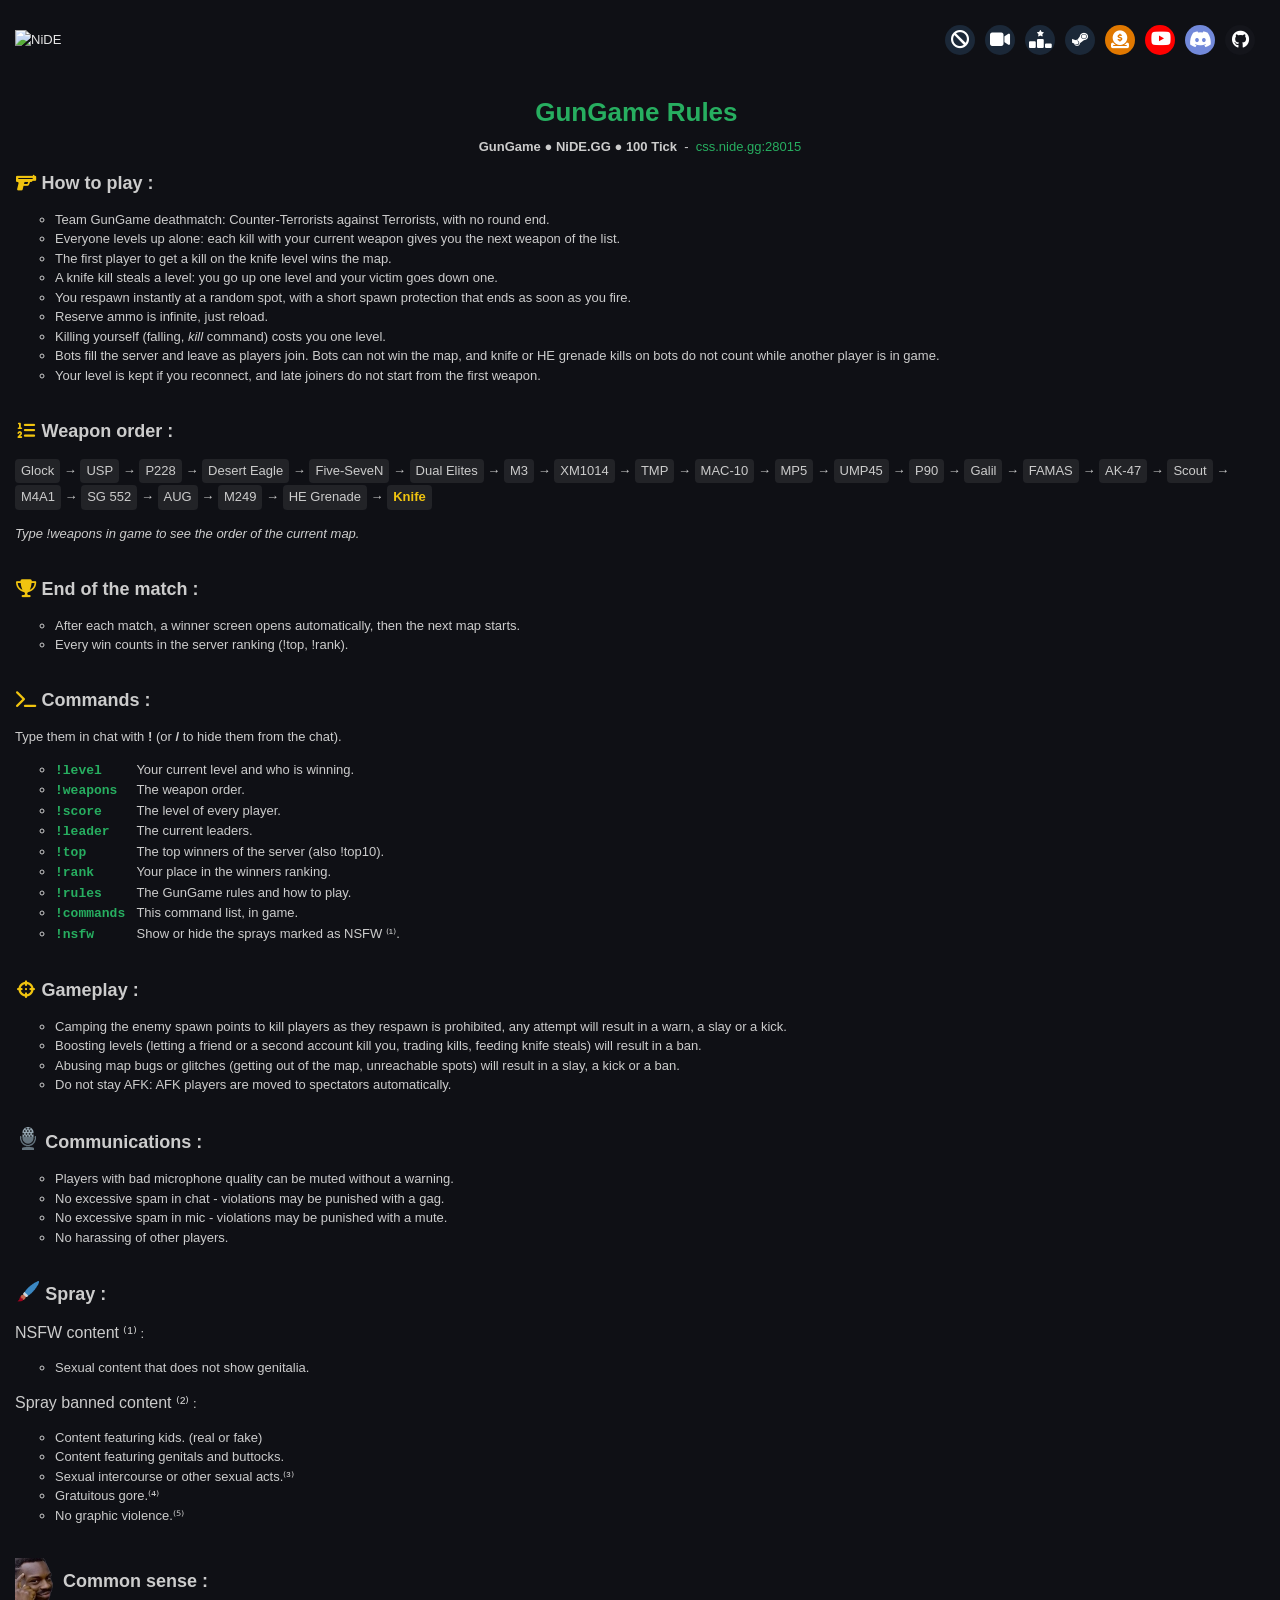
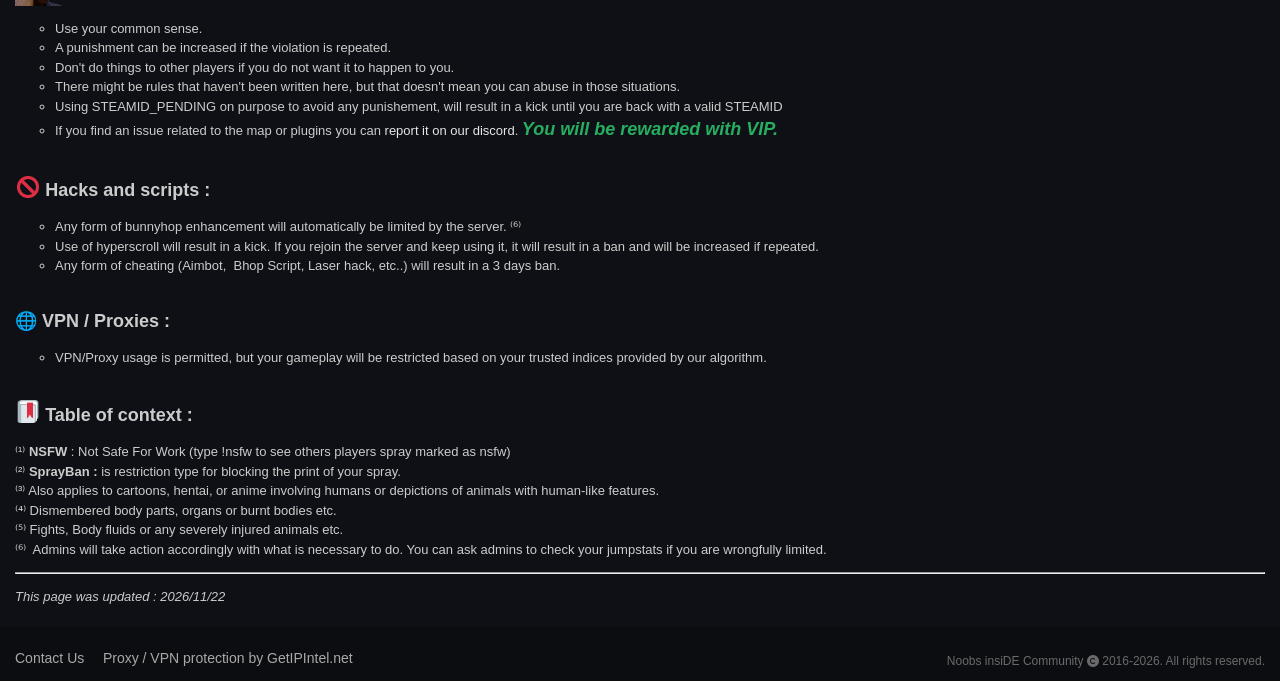
==== commit 3e4499e4: "fix(css_gg): show the GunGame server on port 28015 The GunGame server took the test ZE x64 allocatio" ====
--- a/public/css_gg/index.html
+++ b/public/css_gg/index.html
@@ -67,7 +67,7 @@
                                  <span style="color:#27ae60"><span style="font-size:26px"><strong>GunGame Rules&nbsp;</strong></span></span>
                               </p>
                               <p class="ggServer">
-                                 <strong>GunGame ● NiDE.GG ● 100 Tick</strong> &nbsp;-&nbsp; <span style="color:#27ae60">css.nide.gg:27045</span>
+                                 <strong>GunGame ● NiDE.GG ● 100 Tick</strong> &nbsp;-&nbsp; <span style="color:#27ae60">css.nide.gg:28015</span>
                               </p>
                               <p>
                                  <span style="font-size:18px"><strong><i class="fa-solid fa-gun ggIcon"></i>&nbsp;How to play :</strong></span>
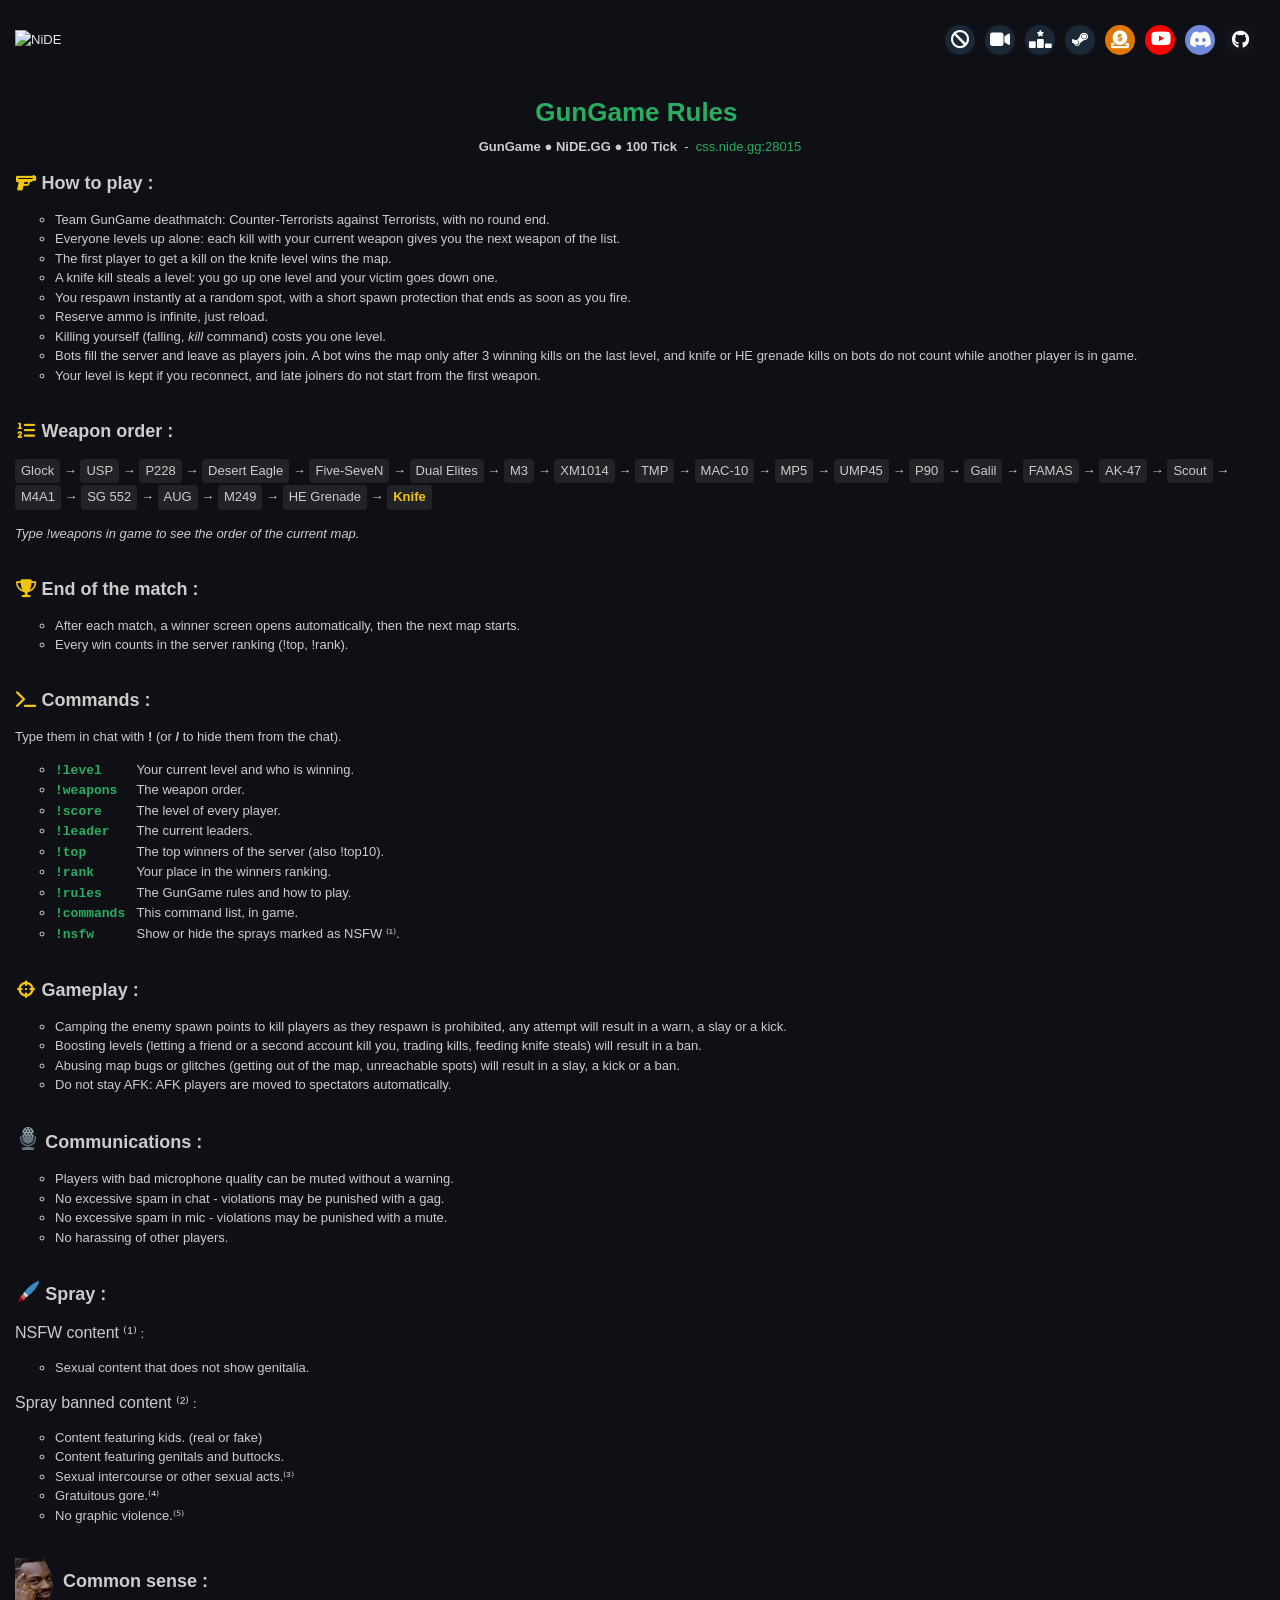
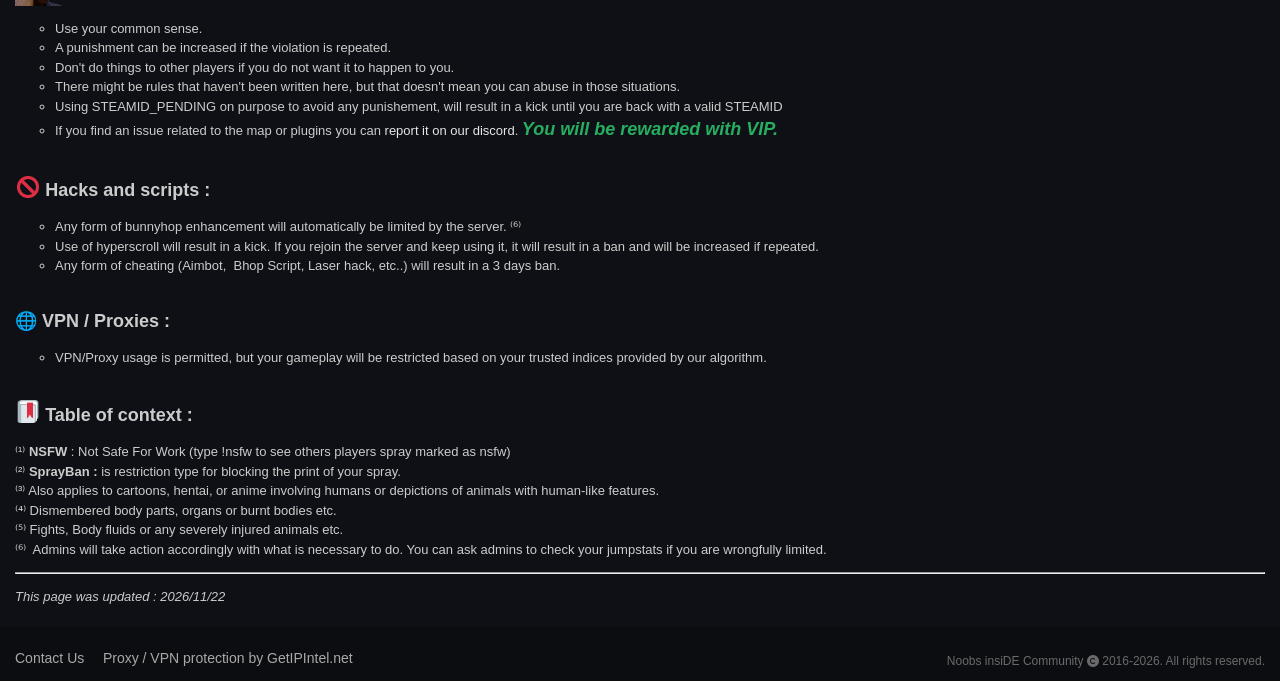
==== commit e3779abf: "fix(css_gg): bots can win after 3 winning kills" ====
--- a/public/css_gg/index.html
+++ b/public/css_gg/index.html
@@ -95,7 +95,7 @@
                                     Killing yourself (falling, <em>kill</em> command) costs you one level.
                                  </li>
                                  <li>
-                                    Bots fill the server and leave as players join. Bots can not win the map, and knife or HE grenade kills on bots do not count while another player is in game.
+                                    Bots fill the server and leave as players join. A bot wins the map only after 3 winning kills on the last level, and knife or HE grenade kills on bots do not count while another player is in game.
                                  </li>
                                  <li>
                                     Your level is kept if you reconnect, and late joiners do not start from the first weapon.<br>
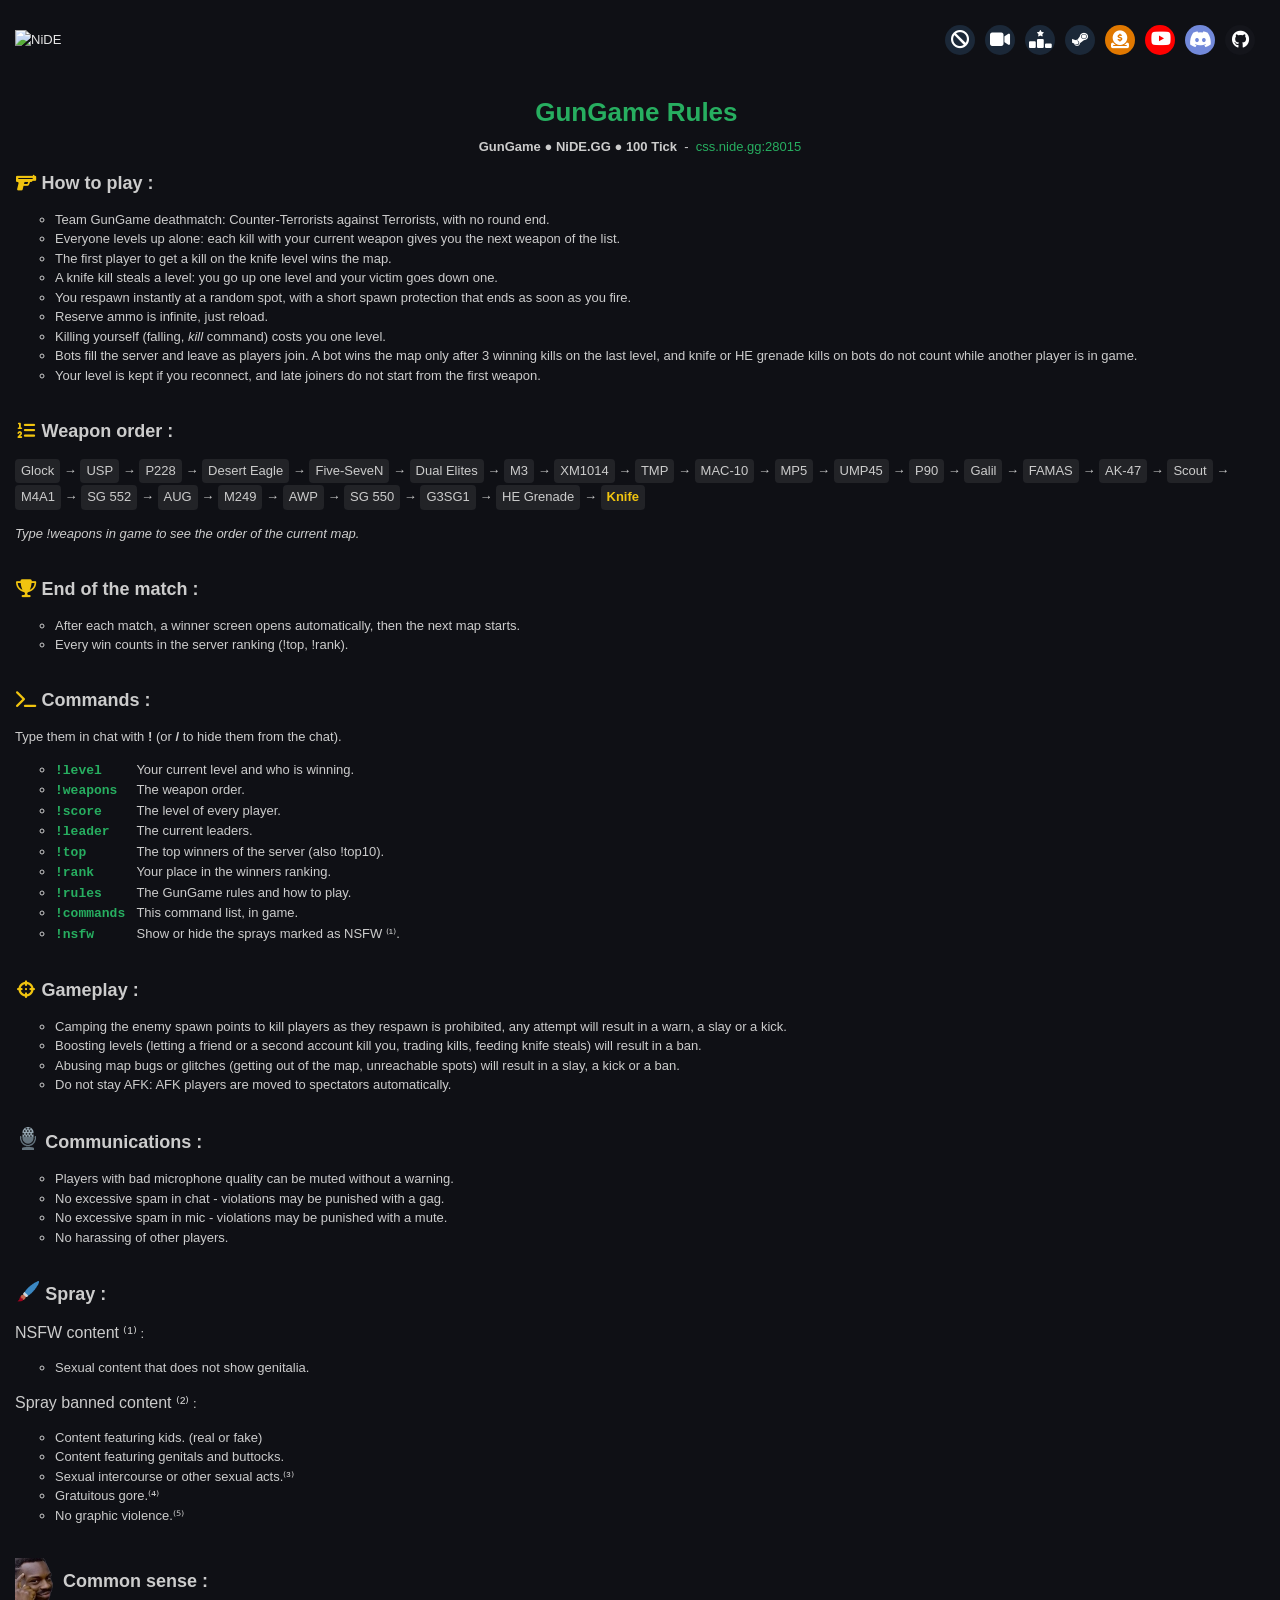
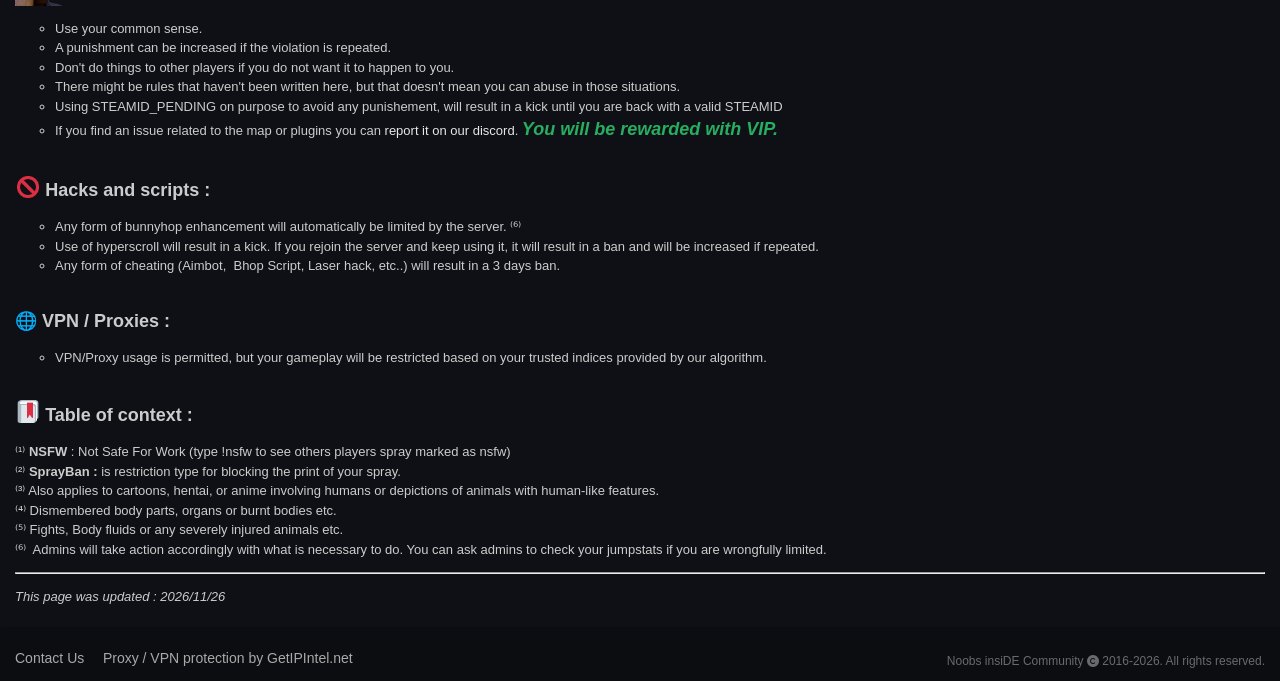
==== commit 4f924ca9: "fix(css_gg): list the AWP and auto sniper levels in the weapon order GunGame 2.0.24 (sm_gg_allow_sni" ====
--- a/public/css_gg/index.html
+++ b/public/css_gg/index.html
@@ -106,7 +106,7 @@
                                  <span style="font-size:18px"><strong><i class="fa-solid fa-list-ol ggIcon"></i>&nbsp;Weapon order :</strong></span>
                               </p>
                               <p class="ggOrder">
-                                 <span>Glock</span> → <span>USP</span> → <span>P228</span> → <span>Desert Eagle</span> → <span>Five-SeveN</span> → <span>Dual Elites</span> → <span>M3</span> → <span>XM1014</span> → <span>TMP</span> → <span>MAC-10</span> → <span>MP5</span> → <span>UMP45</span> → <span>P90</span> → <span>Galil</span> → <span>FAMAS</span> → <span>AK-47</span> → <span>Scout</span> → <span>M4A1</span> → <span>SG 552</span> → <span>AUG</span> → <span>M249</span> → <span>HE Grenade</span> → <span style="color:#f1c40f"><strong>Knife</strong></span>
+                                 <span>Glock</span> → <span>USP</span> → <span>P228</span> → <span>Desert Eagle</span> → <span>Five-SeveN</span> → <span>Dual Elites</span> → <span>M3</span> → <span>XM1014</span> → <span>TMP</span> → <span>MAC-10</span> → <span>MP5</span> → <span>UMP45</span> → <span>P90</span> → <span>Galil</span> → <span>FAMAS</span> → <span>AK-47</span> → <span>Scout</span> → <span>M4A1</span> → <span>SG 552</span> → <span>AUG</span> → <span>M249</span> → <span>AWP</span> → <span>SG 550</span> → <span>G3SG1</span> → <span>HE Grenade</span> → <span style="color:#f1c40f"><strong>Knife</strong></span>
                               </p>
                               <p>
                                  <em>Type !weapons in game to see the order of the current map.</em><br>
@@ -272,7 +272,7 @@
                               </p>
                               <hr class="ipsHr ipsClear ipsClearfix">
                               <p>
-                                 <em>This page was updated : 2026/11/22</em>
+                                 <em>This page was updated : 2026/11/26</em>
                               </p>
                            </div>
                      </ul>
